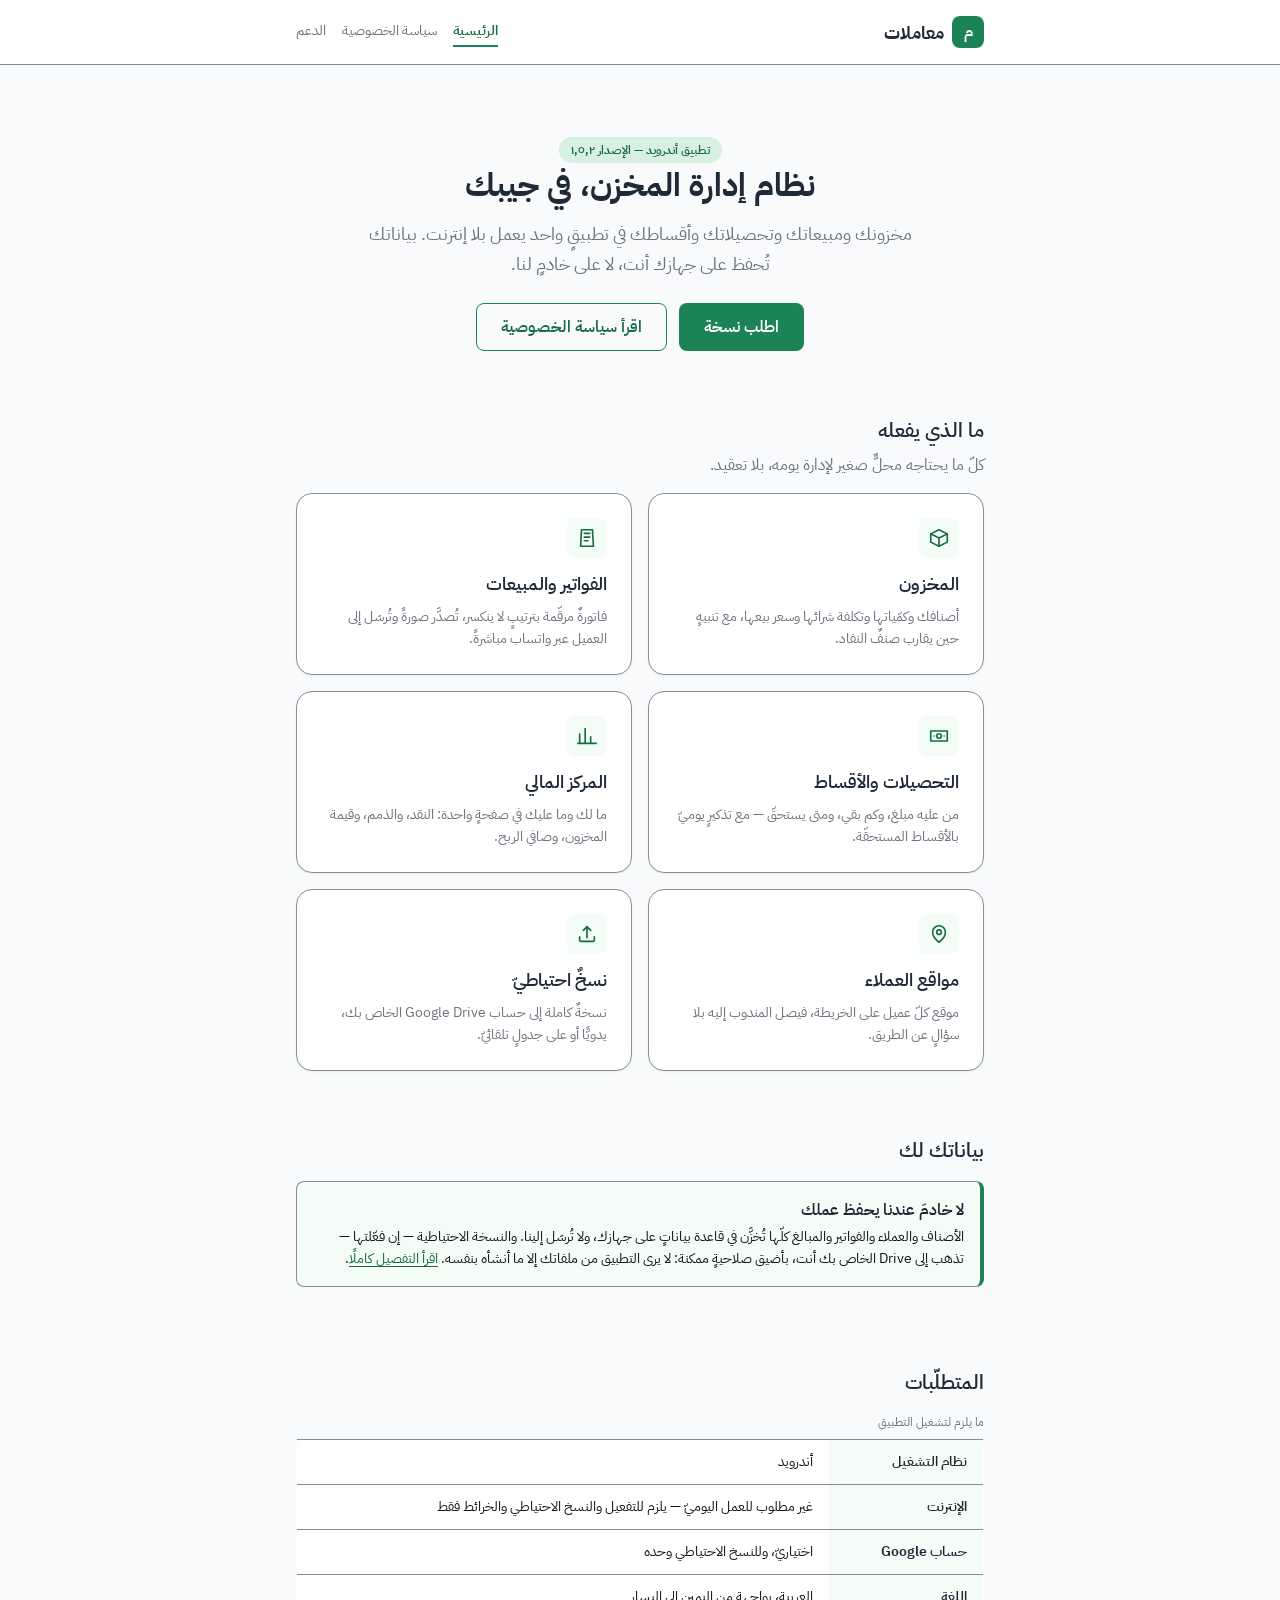
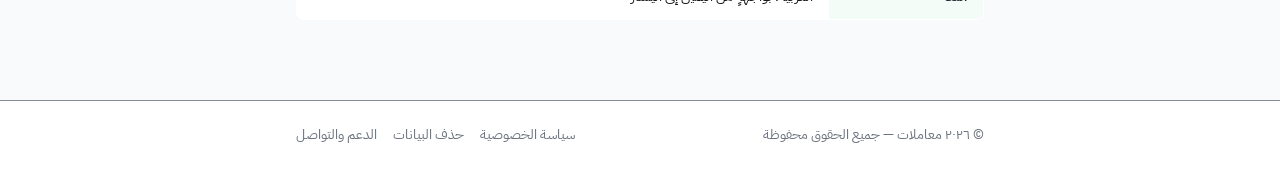
==== index.html @ bfe13e3c "Four pages, no framework, and the one Play requires that nobody remembers The site carries the app's" ====
<!DOCTYPE html>
<html lang="ar" dir="rtl">
<head>
<meta charset="utf-8">
<meta name="viewport" content="width=device-width, initial-scale=1">
<title>معاملات — نظام إدارة المخزن</title>
<meta name="description" content="نظام إدارة المخزن والمبيعات والتحصيلات لأصحاب المحلّات. يعمل بلا إنترنت، وبياناتك تبقى على جهازك.">
<meta name="theme-color" content="#1B8354">
<meta property="og:title" content="معاملات — نظام إدارة المخزن">
<meta property="og:description" content="نظام إدارة المخزن والمبيعات والتحصيلات لأصحاب المحلّات. يعمل بلا إنترنت، وبياناتك تبقى على جهازك.">
<meta property="og:type" content="website">
<meta property="og:locale" content="ar_SA">
<link rel="preload" href="assets/fonts/IBMPlexSansArabic-Regular.woff2" as="font" type="font/woff2" crossorigin>
<link rel="stylesheet" href="assets/dga.css">
</head>
<body>

<a class="skip" href="#main">تخطَّ إلى المحتوى</a>

<header class="site-header">
  <div class="shell">
    <a class="brand" href="index.html">
      <span class="brand-mark" aria-hidden="true">م</span>
      <span>معاملات</span>
    </a>
    <nav class="site-nav" aria-label="التنقّل الرئيسي">
      <a href="index.html" aria-current="page">الرئيسية</a>
      <a href="privacy.html">سياسة الخصوصية</a>
      <a href="support.html">الدعم</a>
    </nav>
  </div>
</header>

<main id="main">

  <div class="shell">

    <section class="hero">
      <span class="badge">تطبيق أندرويد — الإصدار ١٫٥٫٢</span>
      <h1>نظام إدارة المخزن، في جيبك</h1>
      <p class="lede">
        مخزونك ومبيعاتك وتحصيلاتك وأقساطك في تطبيقٍ واحد يعمل بلا إنترنت.
        بياناتك تُحفظ على جهازك أنت، لا على خادمٍ لنا.
      </p>
      <div class="hero-actions">
        <a class="btn btn-primary" href="support.html">اطلب نسخة</a>
        <a class="btn btn-secondary" href="privacy.html">اقرأ سياسة الخصوصية</a>
      </div>
    </section>

    <section aria-labelledby="features-title">
      <div class="section-title">
        <h2 id="features-title">ما الذي يفعله</h2>
        <p>كلّ ما يحتاجه محلٌّ صغير لإدارة يومه، بلا تعقيد.</p>
      </div>

      <div class="grid">

        <article class="card">
          <div class="card-icon" aria-hidden="true">
            <svg viewBox="0 0 24 24" fill="none" stroke="currentColor" stroke-width="1.8" stroke-linecap="round" stroke-linejoin="round">
              <path d="M3 7.5 12 3l9 4.5v9L12 21l-9-4.5z"/><path d="M3 7.5 12 12l9-4.5M12 12v9"/>
            </svg>
          </div>
          <h3>المخزون</h3>
          <p>أصنافك وكمّياتها وتكلفة شرائها وسعر بيعها، مع تنبيهٍ حين يقارب صنفٌ النفاد.</p>
        </article>

        <article class="card">
          <div class="card-icon" aria-hidden="true">
            <svg viewBox="0 0 24 24" fill="none" stroke="currentColor" stroke-width="1.8" stroke-linecap="round" stroke-linejoin="round">
              <path d="M6 3h12l1 18H5z"/><path d="M9 7h6M9 11h6M9 15h4"/>
            </svg>
          </div>
          <h3>الفواتير والمبيعات</h3>
          <p>فاتورةٌ مرقّمة بترتيبٍ لا ينكسر، تُصدَّر صورةً وتُرسَل إلى العميل عبر واتساب مباشرةً.</p>
        </article>

        <article class="card">
          <div class="card-icon" aria-hidden="true">
            <svg viewBox="0 0 24 24" fill="none" stroke="currentColor" stroke-width="1.8" stroke-linecap="round" stroke-linejoin="round">
              <path d="M3 6.5h18v11H3z"/><circle cx="12" cy="12" r="2.5"/><path d="M6.5 12h.01M17.5 12h.01"/>
            </svg>
          </div>
          <h3>التحصيلات والأقساط</h3>
          <p>من عليه مبلغ، وكم بقي، ومتى يستحقّ — مع تذكيرٍ يوميّ بالأقساط المستحقّة.</p>
        </article>

        <article class="card">
          <div class="card-icon" aria-hidden="true">
            <svg viewBox="0 0 24 24" fill="none" stroke="currentColor" stroke-width="1.8" stroke-linecap="round" stroke-linejoin="round">
              <path d="M4 20V10M10 20V4M16 20v-7M22 20H2"/>
            </svg>
          </div>
          <h3>المركز المالي</h3>
          <p>ما لك وما عليك في صفحةٍ واحدة: النقد، والذمم، وقيمة المخزون، وصافي الربح.</p>
        </article>

        <article class="card">
          <div class="card-icon" aria-hidden="true">
            <svg viewBox="0 0 24 24" fill="none" stroke="currentColor" stroke-width="1.8" stroke-linecap="round" stroke-linejoin="round">
              <path d="M12 21s7-5.5 7-11a7 7 0 1 0-14 0c0 5.5 7 11 7 11z"/><circle cx="12" cy="10" r="2.5"/>
            </svg>
          </div>
          <h3>مواقع العملاء</h3>
          <p>موقع كلّ عميل على الخريطة، فيصل المندوب إليه بلا سؤالٍ عن الطريق.</p>
        </article>

        <article class="card">
          <div class="card-icon" aria-hidden="true">
            <svg viewBox="0 0 24 24" fill="none" stroke="currentColor" stroke-width="1.8" stroke-linecap="round" stroke-linejoin="round">
              <path d="M12 16V4m0 0L8 8m4-4 4 4"/><path d="M4 15v3.5A1.5 1.5 0 0 0 5.5 20h13a1.5 1.5 0 0 0 1.5-1.5V15"/>
            </svg>
          </div>
          <h3>نسخٌ احتياطيّ</h3>
          <p>نسخةٌ كاملة إلى حساب Google Drive الخاص بك، يدويًّا أو على جدولٍ تلقائيّ.</p>
        </article>

      </div>
    </section>

    <section aria-labelledby="privacy-title">
      <div class="section-title">
        <h2 id="privacy-title">بياناتك لك</h2>
      </div>
      <div class="note">
        <h4>لا خادمَ عندنا يحفظ عملك</h4>
        <p>
          الأصناف والعملاء والفواتير والمبالغ كلّها تُخزَّن في قاعدة بياناتٍ
          على جهازك، ولا تُرسَل إلينا. والنسخة الاحتياطية — إن فعّلتها —
          تذهب إلى Drive الخاص بك أنت، بأضيق صلاحيةٍ ممكنة: لا يرى التطبيق
          من ملفاتك إلا ما أنشأه بنفسه.
          <a href="privacy.html">اقرأ التفصيل كاملًا</a>.
        </p>
      </div>
    </section>

    <section aria-labelledby="req-title">
      <div class="section-title">
        <h2 id="req-title">المتطلّبات</h2>
      </div>
      <div class="table-wrap">
        <table>
          <caption class="caption" style="text-align:start;padding:0 0 8px">ما يلزم لتشغيل التطبيق</caption>
          <tbody>
            <tr><th scope="row">نظام التشغيل</th><td>أندرويد</td></tr>
            <tr><th scope="row">الإنترنت</th><td>غير مطلوب للعمل اليوميّ — يلزم للتفعيل والنسخ الاحتياطي والخرائط فقط</td></tr>
            <tr><th scope="row">حساب Google</th><td>اختياريّ، وللنسخ الاحتياطي وحده</td></tr>
            <tr><th scope="row">اللغة</th><td>العربية، بواجهةٍ من اليمين إلى اليسار</td></tr>
          </tbody>
        </table>
      </div>
    </section>

  </div>
</main>

<footer class="site-footer">
  <div class="shell">
    <p>© ٢٠٢٦ معاملات — جميع الحقوق محفوظة</p>
    <nav class="footer-links" aria-label="روابط التذييل">
      <a href="privacy.html">سياسة الخصوصية</a>
      <a href="delete-data.html">حذف البيانات</a>
      <a href="support.html">الدعم والتواصل</a>
    </nav>
  </div>
</footer>

</body>
</html>
---- assets/dga.css ----
/* ─────────────────────────────────────────────────────────────────
   نظام تصميم هيئة الحكومة الرقمية (DGA) — طبقة الويب
   ─────────────────────────────────────────────────────────────────
   القيم هنا ليست تقريبًا للتطبيق: هي نفس الرموز المكتوبة في
   lib/core/theme.dart، والتي تأتي بدورها من @platformscode/core.
   فالموقع والتطبيق نظامٌ واحد لا نظامان متشابهان.

   وكل لون هنا مفحوصٌ على WCAG AA: النصّ ≥ 4.5:1، والحدود
   والعناصر غير النصّية ≥ 3:1.
   ───────────────────────────────────────────────────────────────── */

/* ── الخطّ: مستضافٌ محلّيًّا، لا نداءَ لخادمٍ خارجيّ ────────────────
   نفس ملفّات IBM Plex Sans Arabic المشحونة في التطبيق
   (assets/fonts/)، محوَّلةً إلى WOFF2. وثلاثة أوزانٍ لا أربعة:
   الأوسط (500) كان يكلّف 74ك ولا يظهر إلا في شارةٍ واحدة.

   وهي محلّية لسببين: الصفحة تُرسم بلا انتظار خادمٍ ثالث، ولا يصل
   عنوانُ IP لزائر صفحةِ الخصوصية إلى طرفٍ لم يُذكر فيها.

   والرخصة SIL OFL 1.1 — انظر assets/fonts/OFL.txt.
   ───────────────────────────────────────────────────────────────── */
@font-face {
  font-family: "IBM Plex Sans Arabic";
  src: url("fonts/IBMPlexSansArabic-Regular.woff2") format("woff2");
  font-weight: 400;
  font-style: normal;
  font-display: swap;
}
@font-face {
  font-family: "IBM Plex Sans Arabic";
  src: url("fonts/IBMPlexSansArabic-SemiBold.woff2") format("woff2");
  font-weight: 600;
  font-style: normal;
  font-display: swap;
}
@font-face {
  font-family: "IBM Plex Sans Arabic";
  src: url("fonts/IBMPlexSansArabic-Bold.woff2") format("woff2");
  font-weight: 700;
  font-style: normal;
  font-display: swap;
}

:root {
  /* ── سُلّم المسافات: أربع نقاط، ستّ درجات لا غير ── */
  --space-xs: 4px;
  --space-sm: 8px;
  --space-md: 12px;
  --space-lg: 16px;
  --space-xl: 24px;
  --space-2xl: 32px;
  --space-3xl: 48px;
  --space-4xl: 72px;

  /* ── أنصاف الأقطار ── */
  --radius-sm: 8px;
  --radius-lg: 16px;
  --radius-pill: 999px;

  /* ── عرض المحتوى: قياسٌ مريح للقراءة، لا أعرض ── */
  --measure: 720px;

  /* ── الألوان — الوضع الفاتح ── */
  --primary: #1B8354;        /* sa-flag-600 */
  --primary-dark: #166A45;
  --primary-light: #F3FCF6;
  --primary-soft: #D7F0E2;
  --on-primary: #FFFFFF;

  --secondary: #DBA102;
  --secondary-strong: #8A6600;

  --canvas: #F9FAFB;         /* DGA --background-body */
  --card: #FFFFFF;
  --border: #7C838D;
  --border-soft: #868D97;

  --text: #1F2A37;           /* --text-display */
  --text-body: #161616;      /* --text-default */
  --text-muted: #6C727E;

  --success: #067647;
  --success-bg: #ECFDF3;
  --info: #175CD3;
  --info-bg: #EFF4FF;
  --warning: #B54707;
  --warning-bg: #FFFAEB;

  --shadow: 0 1px 2px rgba(27, 131, 84, .08);

  color-scheme: light dark;
}

@media (prefers-color-scheme: dark) {
  :root {
    --primary: #4CC08B;
    --primary-dark: #1B8354;
    --primary-light: #244231;
    --primary-soft: #1E3A2B;
    --on-primary: #06130C;

    --secondary: #F5BD02;
    --secondary-strong: #F5BD02;

    --canvas: #0E1512;
    --card: #19231E;
    --border: #66746A;
    --border-soft: #66746A;

    --text: #ECF2EE;
    --text-body: #ECF2EE;
    --text-muted: #A9B8B0;

    --success: #75E0A7;
    --success-bg: #1C462F;
    --info: #84ADFF;
    --info-bg: #203760;
    --warning: #FDB022;
    --warning-bg: #453316;

    --shadow: none;
  }
}

*, *::before, *::after { box-sizing: border-box; }

html { -webkit-text-size-adjust: 100%; }

body {
  margin: 0;
  background: var(--canvas);
  color: var(--text-body);
  font-family: "IBM Plex Sans Arabic", system-ui, -apple-system, "Segoe UI", sans-serif;
  font-size: 16px;
  line-height: 1.5;          /* 24 / 16 */
  font-weight: 400;
}

/* ── سُلّم الطباعة، كما هو في التطبيق ── */
h1, h2, h3, h4 { color: var(--text); margin: 0; }
h1 { font-size: 24px; line-height: 32px; font-weight: 700; }
h2 { font-size: 20px; line-height: 30px; font-weight: 600; }
h3 { font-size: 18px; line-height: 28px; font-weight: 600; }
h4 { font-size: 16px; line-height: 24px; font-weight: 600; }
p  { margin: 0; }
small, .caption { font-size: 12px; line-height: 18px; color: var(--text-muted); }
.body-sm { font-size: 14px; line-height: 20px; }

a { color: var(--primary-dark); text-underline-offset: 3px; }
a:hover { color: var(--primary); }

/* التركيز مرئيٌّ دائمًا — 2.4.7 */
a:focus-visible, button:focus-visible, .btn:focus-visible {
  outline: 2px solid var(--primary);
  outline-offset: 2px;
  border-radius: var(--radius-sm);
}

/* قفزةٌ إلى المحتوى لقارئ الشاشة ولمن يتنقّل بالمفاتيح */
.skip {
  position: absolute;
  inset-inline-start: -9999px;
  top: var(--space-sm);
  background: var(--card);
  color: var(--text);
  padding: var(--space-sm) var(--space-lg);
  border-radius: var(--radius-sm);
  border: 1px solid var(--border);
  z-index: 10;
}
.skip:focus { inset-inline-start: var(--space-lg); }

/* ── الهيكل ── */
.shell {
  max-width: var(--measure);
  margin-inline: auto;
  padding-inline: var(--space-lg);
}

/* ── الترويسة ── */
.site-header {
  background: var(--card);
  border-bottom: 1px solid var(--border-soft);
  position: sticky;
  top: 0;
  z-index: 5;
}
.site-header .shell {
  display: flex;
  align-items: center;
  justify-content: space-between;
  gap: var(--space-lg);
  min-height: 64px;
  flex-wrap: wrap;
}
.brand {
  display: inline-flex;
  align-items: center;
  gap: var(--space-sm);
  font-weight: 700;
  font-size: 18px;
  color: var(--text);
  text-decoration: none;
}
.brand:hover { color: var(--text); }
.brand-mark {
  inline-size: 32px;
  block-size: 32px;
  border-radius: var(--radius-sm);
  background: var(--primary);
  color: var(--on-primary);
  display: grid;
  place-items: center;
  font-size: 15px;
  font-weight: 700;
  flex: none;
}
.site-nav {
  display: flex;
  gap: var(--space-lg);
  font-size: 14px;
  line-height: 20px;
}
.site-nav a {
  color: var(--text-muted);
  text-decoration: none;
  padding-block: var(--space-xs);
  border-bottom: 2px solid transparent;
}
.site-nav a:hover { color: var(--primary-dark); }
.site-nav a[aria-current="page"] {
  color: var(--primary-dark);
  border-bottom-color: var(--primary);
  font-weight: 600;
}

/* ── البطل ── */
.hero {
  padding-block: var(--space-4xl) var(--space-2xl);
  text-align: center;
}
.hero h1 { font-size: 32px; line-height: 44px; margin-bottom: var(--space-md); }
.hero .lede {
  font-size: 18px;
  line-height: 30px;
  color: var(--text-muted);
  max-width: 52ch;
  margin-inline: auto;
}
.hero-actions {
  display: flex;
  gap: var(--space-md);
  justify-content: center;
  flex-wrap: wrap;
  margin-top: var(--space-xl);
}

/* ── الأزرار ── */
.btn {
  display: inline-flex;
  align-items: center;
  justify-content: center;
  gap: var(--space-sm);
  min-height: 48px;                 /* هدف لمسٍ مريح */
  padding-inline: var(--space-xl);
  border-radius: var(--radius-sm);
  font: inherit;
  font-size: 16px;
  font-weight: 600;
  text-decoration: none;
  border: 1px solid transparent;
  cursor: pointer;
}
.btn-primary { background: var(--primary); color: var(--on-primary); }
.btn-primary:hover { background: var(--primary-dark); color: var(--on-primary); }
.btn-secondary {
  background: transparent;
  color: var(--primary-dark);
  border-color: var(--primary);
}
.btn-secondary:hover { background: var(--primary-light); color: var(--primary-dark); }

/* ── الشارات ── */
.badge {
  display: inline-flex;
  align-items: center;
  gap: var(--space-xs);
  padding: var(--space-xs) var(--space-md);
  border-radius: var(--radius-pill);
  font-size: 12px;
  line-height: 18px;
  font-weight: 600;
  background: var(--primary-soft);
  color: var(--primary-dark);
}
.badge-info { background: var(--info-bg); color: var(--info); }

/* ── الأقسام ── */
section { padding-block: var(--space-2xl); }
.section-title { margin-bottom: var(--space-lg); }
.section-title p { color: var(--text-muted); margin-top: var(--space-sm); }

/* ── البطاقات ── */
.grid {
  display: grid;
  grid-template-columns: repeat(auto-fit, minmax(min(100%, 240px), 1fr));
  gap: var(--space-lg);
}
.card {
  background: var(--card);
  border: 1px solid var(--border-soft);
  border-radius: var(--radius-lg);
  padding: var(--space-xl);
  box-shadow: var(--shadow);
}
.card h3 { margin-bottom: var(--space-sm); }
.card p { color: var(--text-muted); font-size: 14px; line-height: 22px; }
.card-icon {
  inline-size: 40px;
  block-size: 40px;
  border-radius: var(--radius-sm);
  background: var(--primary-light);
  color: var(--primary-dark);
  display: grid;
  place-items: center;
  margin-bottom: var(--space-md);
}
.card-icon svg { inline-size: 22px; block-size: 22px; }

/* ── المقال (السياسة والدعم) ── */
.prose { padding-block: var(--space-2xl) var(--space-3xl); }
.prose h2 {
  margin-top: var(--space-2xl);
  margin-bottom: var(--space-md);
  padding-bottom: var(--space-sm);
  border-bottom: 1px solid var(--border-soft);
}
.prose h3 { margin-top: var(--space-xl); margin-bottom: var(--space-sm); }
.prose p, .prose ul, .prose ol { margin-block: var(--space-md); }
.prose ul, .prose ol { padding-inline-start: var(--space-xl); }
.prose li { margin-block: var(--space-sm); }
.prose li::marker { color: var(--primary); }
.prose strong { font-weight: 600; color: var(--text); }

/* ── لوحة تنبيه ── */
.note {
  border: 1px solid var(--border-soft);
  border-inline-start: 4px solid var(--primary);
  background: var(--primary-light);
  border-radius: var(--radius-sm);
  padding: var(--space-lg);
  margin-block: var(--space-lg);
}
.note-info { border-inline-start-color: var(--info); background: var(--info-bg); }
.note-warning { border-inline-start-color: var(--warning); background: var(--warning-bg); }
.note h4 { margin-bottom: var(--space-xs); }
.note p { font-size: 14px; line-height: 22px; }

/* ── جدول ── */
.table-wrap { overflow-x: auto; margin-block: var(--space-lg); }
table {
  inline-size: 100%;
  border-collapse: collapse;
  font-size: 14px;
  line-height: 20px;
  background: var(--card);
  border: 1px solid var(--border-soft);
  border-radius: var(--radius-sm);
  overflow: hidden;
}
th, td {
  text-align: start;
  padding: var(--space-md) var(--space-lg);
  border-bottom: 1px solid var(--border-soft);
  vertical-align: top;
}
th { background: var(--primary-light); color: var(--text); font-weight: 600; }
tbody tr:last-child td { border-bottom: 0; }

/* ── تعريفات ── */
.meta {
  display: flex;
  gap: var(--space-sm);
  flex-wrap: wrap;
  align-items: center;
  color: var(--text-muted);
  font-size: 14px;
  margin-top: var(--space-sm);
}

/* ── التذييل ── */
.site-footer {
  border-top: 1px solid var(--border-soft);
  background: var(--card);
  padding-block: var(--space-xl);
  margin-top: var(--space-2xl);
}
.site-footer .shell {
  display: flex;
  justify-content: space-between;
  gap: var(--space-md);
  flex-wrap: wrap;
  font-size: 14px;
  line-height: 20px;
  color: var(--text-muted);
}
.site-footer a { color: var(--text-muted); text-decoration: none; }
.site-footer a:hover { color: var(--primary-dark); text-decoration: underline; }
.footer-links { display: flex; gap: var(--space-lg); flex-wrap: wrap; }

@media (max-width: 599px) {
  .hero { padding-block: var(--space-2xl) var(--space-xl); }
  .hero h1 { font-size: 26px; line-height: 36px; }
  .hero .lede { font-size: 16px; line-height: 26px; }
  .btn { inline-size: 100%; }
}

@media (prefers-reduced-motion: reduce) {
  * { transition: none !important; animation: none !important; }
}
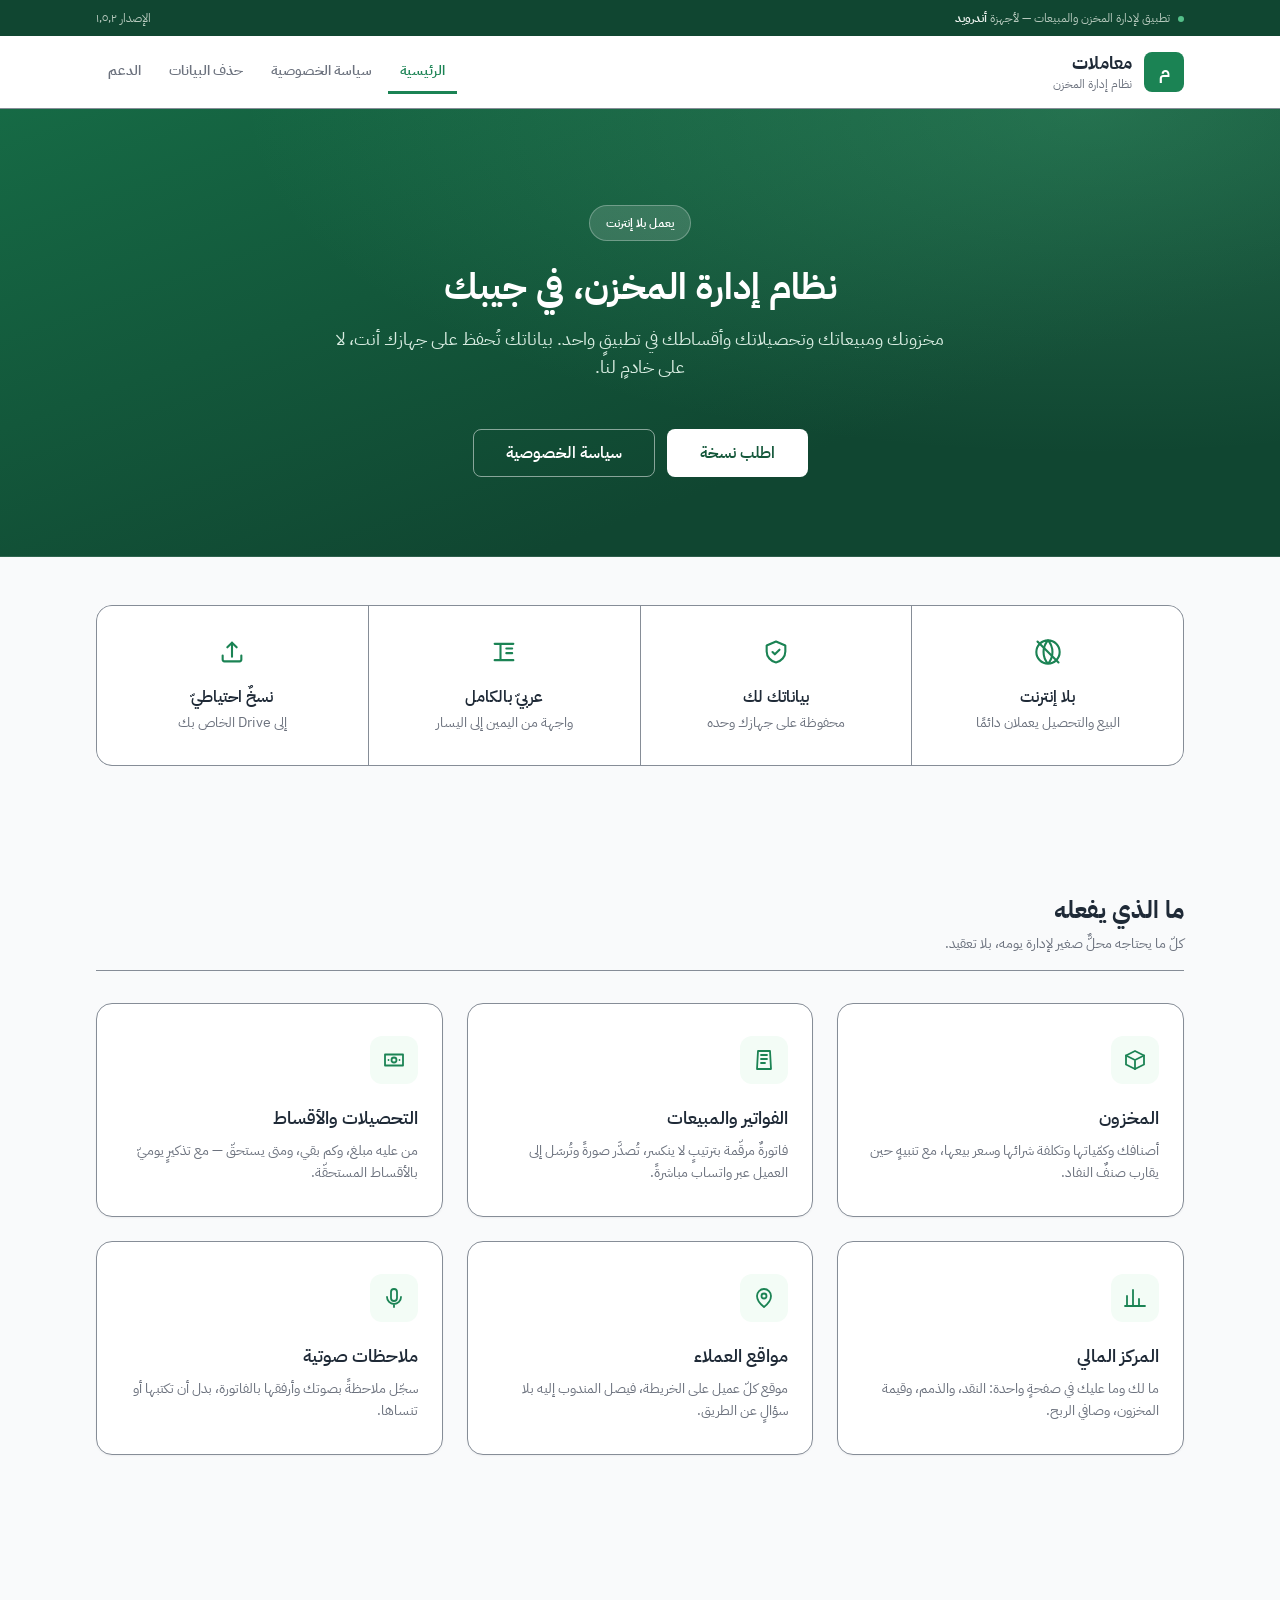
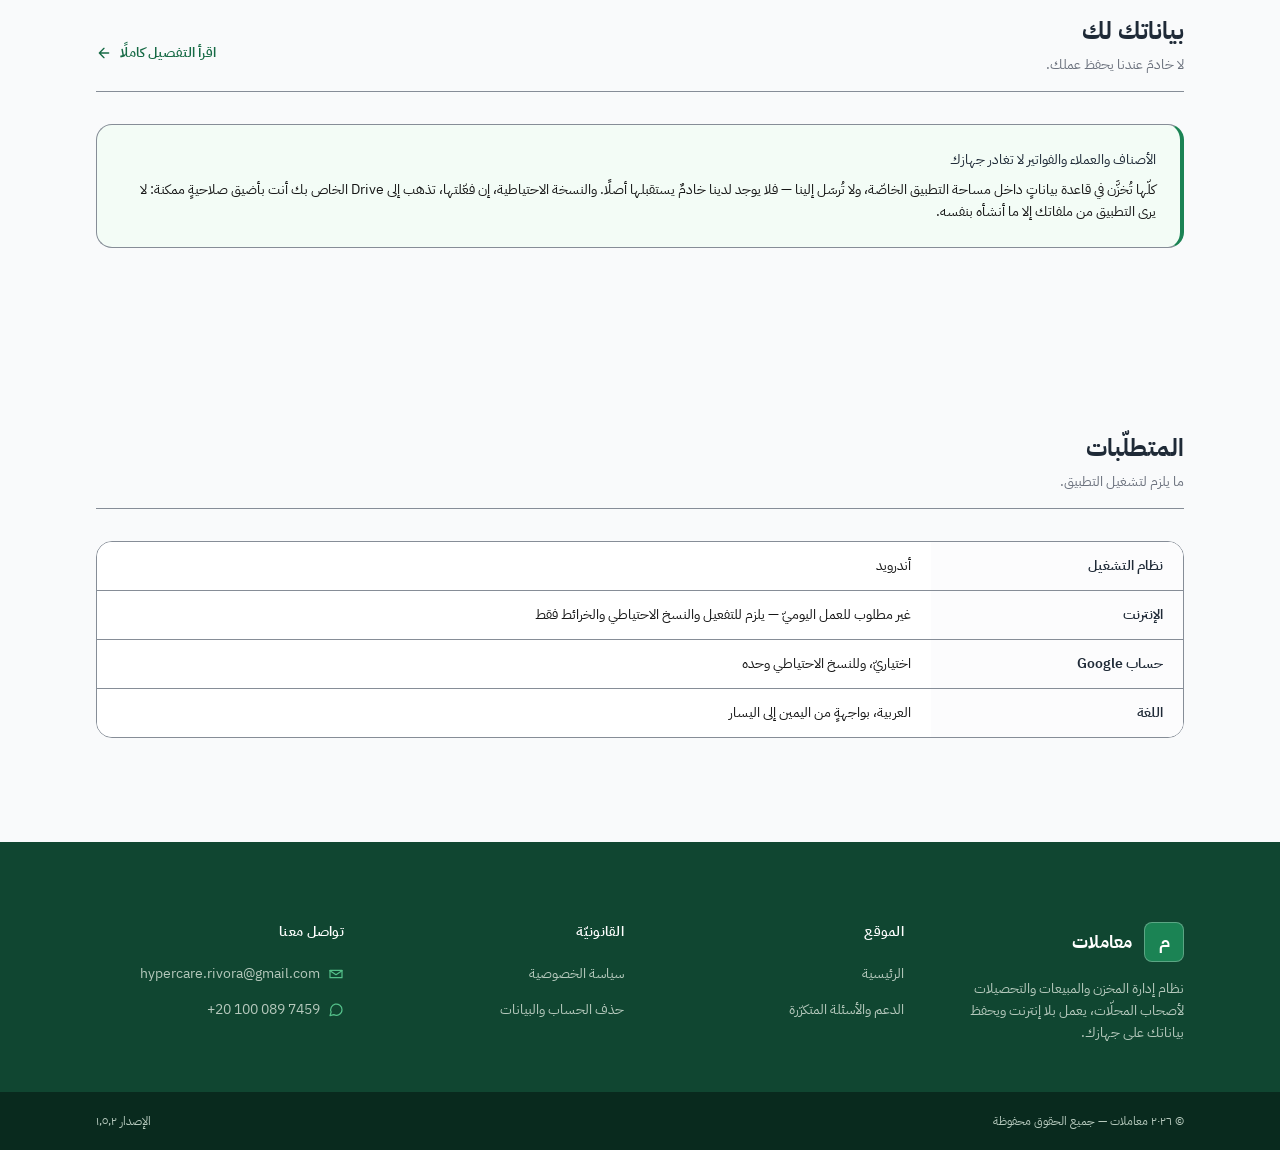
==== commit 98429954: "The DGA the app already had, and the shorthand that threw it all away Rebuilt against @platformscode" ====
--- a/index.html
+++ b/index.html
@@ -5,11 +5,11 @@
 <meta name="viewport" content="width=device-width, initial-scale=1">
 <title>معاملات — نظام إدارة المخزن</title>
 <meta name="description" content="نظام إدارة المخزن والمبيعات والتحصيلات لأصحاب المحلّات. يعمل بلا إنترنت، وبياناتك تبقى على جهازك.">
-<meta name="theme-color" content="#1B8354">
+<meta name="theme-color" content="#104631">
 <meta property="og:title" content="معاملات — نظام إدارة المخزن">
 <meta property="og:description" content="نظام إدارة المخزن والمبيعات والتحصيلات لأصحاب المحلّات. يعمل بلا إنترنت، وبياناتك تبقى على جهازك.">
 <meta property="og:type" content="website">
-<meta property="og:locale" content="ar_SA">
+<meta property="og:locale" content="ar_EG">
 <link rel="preload" href="assets/fonts/IBMPlexSansArabic-Regular.woff2" as="font" type="font/woff2" crossorigin>
 <link rel="stylesheet" href="assets/dga.css">
 </head>
@@ -17,15 +17,26 @@
 
 <a class="skip" href="#main">تخطَّ إلى المحتوى</a>
 
+<div class="utility">
+  <div class="shell">
+    <span><span class="utility-dot" aria-hidden="true"></span>تطبيق لإدارة المخزن والمبيعات — لأجهزة <strong>أندرويد</strong></span>
+    <span>الإصدار ١٫٥٫٢</span>
+  </div>
+</div>
+
 <header class="site-header">
   <div class="shell">
     <a class="brand" href="index.html">
       <span class="brand-mark" aria-hidden="true">م</span>
-      <span>معاملات</span>
+      <span class="brand-text">
+        <span class="brand-name">معاملات</span>
+        <span class="brand-sub">نظام إدارة المخزن</span>
+      </span>
     </a>
     <nav class="site-nav" aria-label="التنقّل الرئيسي">
       <a href="index.html" aria-current="page">الرئيسية</a>
       <a href="privacy.html">سياسة الخصوصية</a>
+      <a href="delete-data.html">حذف البيانات</a>
       <a href="support.html">الدعم</a>
     </nav>
   </div>
@@ -33,25 +44,62 @@
 
 <main id="main">
 
-  <div class="shell">
-
-    <section class="hero">
-      <span class="badge">تطبيق أندرويد — الإصدار ١٫٥٫٢</span>
+  <section class="hero">
+    <div class="shell">
+      <span class="hero-badge">يعمل بلا إنترنت</span>
       <h1>نظام إدارة المخزن، في جيبك</h1>
       <p class="lede">
-        مخزونك ومبيعاتك وتحصيلاتك وأقساطك في تطبيقٍ واحد يعمل بلا إنترنت.
+        مخزونك ومبيعاتك وتحصيلاتك وأقساطك في تطبيقٍ واحد.
         بياناتك تُحفظ على جهازك أنت، لا على خادمٍ لنا.
       </p>
       <div class="hero-actions">
-        <a class="btn btn-primary" href="support.html">اطلب نسخة</a>
-        <a class="btn btn-secondary" href="privacy.html">اقرأ سياسة الخصوصية</a>
+        <a class="btn btn-on-dark" href="support.html">اطلب نسخة</a>
+        <a class="btn btn-ghost-dark" href="privacy.html">سياسة الخصوصية</a>
+      </div>
+    </div>
+  </section>
+
+  <div class="shell">
+
+    <section aria-label="مزايا أساسية" style="padding-block:var(--space-6xl)">
+      <div class="feature-strip">
+        <div>
+          <svg viewBox="0 0 24 24" fill="none" stroke="currentColor" stroke-width="1.8" stroke-linecap="round" stroke-linejoin="round" aria-hidden="true">
+            <path d="M2 12a10 10 0 0 1 20 0M2 12a10 10 0 0 0 20 0M12 2a15 15 0 0 1 0 20a15 15 0 0 1 0-20"/><path d="m3 3 18 18"/>
+          </svg>
+          <strong>بلا إنترنت</strong>
+          <span>البيع والتحصيل يعملان دائمًا</span>
+        </div>
+        <div>
+          <svg viewBox="0 0 24 24" fill="none" stroke="currentColor" stroke-width="1.8" stroke-linecap="round" stroke-linejoin="round" aria-hidden="true">
+            <path d="M12 3 4 6.5v5c0 4.6 3.4 8.4 8 9.5 4.6-1.1 8-4.9 8-9.5v-5z"/><path d="m9 12 2 2 4-4"/>
+          </svg>
+          <strong>بياناتك لك</strong>
+          <span>محفوظة على جهازك وحده</span>
+        </div>
+        <div>
+          <svg viewBox="0 0 24 24" fill="none" stroke="currentColor" stroke-width="1.8" stroke-linecap="round" stroke-linejoin="round" aria-hidden="true">
+            <path d="M4 5h16M9 5v14M4 19h16"/><path d="M14 9h5M14 13h5"/>
+          </svg>
+          <strong>عربيّ بالكامل</strong>
+          <span>واجهة من اليمين إلى اليسار</span>
+        </div>
+        <div>
+          <svg viewBox="0 0 24 24" fill="none" stroke="currentColor" stroke-width="1.8" stroke-linecap="round" stroke-linejoin="round" aria-hidden="true">
+            <path d="M12 16V4m0 0L8 8m4-4 4 4"/><path d="M4 15v3.5A1.5 1.5 0 0 0 5.5 20h13a1.5 1.5 0 0 0 1.5-1.5V15"/>
+          </svg>
+          <strong>نسخٌ احتياطيّ</strong>
+          <span>إلى Drive الخاص بك</span>
+        </div>
       </div>
     </section>
 
     <section aria-labelledby="features-title">
-      <div class="section-title">
-        <h2 id="features-title">ما الذي يفعله</h2>
-        <p>كلّ ما يحتاجه محلٌّ صغير لإدارة يومه، بلا تعقيد.</p>
+      <div class="section-head">
+        <div>
+          <h2 id="features-title">ما الذي يفعله</h2>
+          <p>كلّ ما يحتاجه محلٌّ صغير لإدارة يومه، بلا تعقيد.</p>
+        </div>
       </div>
 
       <div class="grid">
@@ -109,39 +157,47 @@
         <article class="card">
           <div class="card-icon" aria-hidden="true">
             <svg viewBox="0 0 24 24" fill="none" stroke="currentColor" stroke-width="1.8" stroke-linecap="round" stroke-linejoin="round">
-              <path d="M12 16V4m0 0L8 8m4-4 4 4"/><path d="M4 15v3.5A1.5 1.5 0 0 0 5.5 20h13a1.5 1.5 0 0 0 1.5-1.5V15"/>
-            </svg>
-          </div>
-          <h3>نسخٌ احتياطيّ</h3>
-          <p>نسخةٌ كاملة إلى حساب Google Drive الخاص بك، يدويًّا أو على جدولٍ تلقائيّ.</p>
+              <path d="M12 15a3 3 0 0 0 3-3V6a3 3 0 0 0-6 0v6a3 3 0 0 0 3 3z"/><path d="M5 11a7 7 0 0 0 14 0M12 18v3"/>
+            </svg>
+          </div>
+          <h3>ملاحظات صوتية</h3>
+          <p>سجّل ملاحظةً بصوتك وأرفقها بالفاتورة، بدل أن تكتبها أو تنساها.</p>
         </article>
 
       </div>
     </section>
 
     <section aria-labelledby="privacy-title">
-      <div class="section-title">
-        <h2 id="privacy-title">بياناتك لك</h2>
+      <div class="section-head">
+        <div>
+          <h2 id="privacy-title">بياناتك لك</h2>
+          <p>لا خادمَ عندنا يحفظ عملك.</p>
+        </div>
+        <a class="section-link" href="privacy.html">
+          اقرأ التفصيل كاملًا
+          <svg viewBox="0 0 24 24" fill="none" stroke="currentColor" stroke-width="2" stroke-linecap="round" stroke-linejoin="round" aria-hidden="true"><path d="M19 12H5m0 0 7-7m-7 7 7 7"/></svg>
+        </a>
       </div>
       <div class="note">
-        <h4>لا خادمَ عندنا يحفظ عملك</h4>
+        <p class="note-title">الأصناف والعملاء والفواتير لا تغادر جهازك</p>
         <p>
-          الأصناف والعملاء والفواتير والمبالغ كلّها تُخزَّن في قاعدة بياناتٍ
-          على جهازك، ولا تُرسَل إلينا. والنسخة الاحتياطية — إن فعّلتها —
-          تذهب إلى Drive الخاص بك أنت، بأضيق صلاحيةٍ ممكنة: لا يرى التطبيق
-          من ملفاتك إلا ما أنشأه بنفسه.
-          <a href="privacy.html">اقرأ التفصيل كاملًا</a>.
+          كلّها تُخزَّن في قاعدة بياناتٍ داخل مساحة التطبيق الخاصّة، ولا تُرسَل
+          إلينا — فلا يوجد لدينا خادمٌ يستقبلها أصلًا. والنسخة الاحتياطية، إن
+          فعّلتها، تذهب إلى Drive الخاص بك أنت بأضيق صلاحيةٍ ممكنة: لا يرى
+          التطبيق من ملفاتك إلا ما أنشأه بنفسه.
         </p>
       </div>
     </section>
 
     <section aria-labelledby="req-title">
-      <div class="section-title">
-        <h2 id="req-title">المتطلّبات</h2>
+      <div class="section-head">
+        <div>
+          <h2 id="req-title">المتطلّبات</h2>
+          <p>ما يلزم لتشغيل التطبيق.</p>
+        </div>
       </div>
       <div class="table-wrap">
         <table>
-          <caption class="caption" style="text-align:start;padding:0 0 8px">ما يلزم لتشغيل التطبيق</caption>
           <tbody>
             <tr><th scope="row">نظام التشغيل</th><td>أندرويد</td></tr>
             <tr><th scope="row">الإنترنت</th><td>غير مطلوب للعمل اليوميّ — يلزم للتفعيل والنسخ الاحتياطي والخرائط فقط</td></tr>
@@ -156,13 +212,59 @@
 </main>
 
 <footer class="site-footer">
-  <div class="shell">
-    <p>© ٢٠٢٦ معاملات — جميع الحقوق محفوظة</p>
-    <nav class="footer-links" aria-label="روابط التذييل">
-      <a href="privacy.html">سياسة الخصوصية</a>
-      <a href="delete-data.html">حذف البيانات</a>
-      <a href="support.html">الدعم والتواصل</a>
-    </nav>
+  <div class="footer-main">
+    <div class="shell">
+      <div class="footer-cols">
+
+        <div>
+          <div class="footer-brand">
+            <span class="brand-mark" aria-hidden="true">م</span>
+            <span class="brand-name">معاملات</span>
+          </div>
+          <p class="footer-about">
+            نظام إدارة المخزن والمبيعات والتحصيلات لأصحاب المحلّات،
+            يعمل بلا إنترنت ويحفظ بياناتك على جهازك.
+          </p>
+        </div>
+
+        <nav aria-labelledby="f-site">
+          <h2 id="f-site">الموقع</h2>
+          <ul class="footer-links">
+            <li><a href="index.html">الرئيسية</a></li>
+            <li><a href="support.html">الدعم والأسئلة المتكرّرة</a></li>
+          </ul>
+        </nav>
+
+        <nav aria-labelledby="f-legal">
+          <h2 id="f-legal">القانونيّة</h2>
+          <ul class="footer-links">
+            <li><a href="privacy.html">سياسة الخصوصية</a></li>
+            <li><a href="delete-data.html">حذف الحساب والبيانات</a></li>
+          </ul>
+        </nav>
+
+        <div>
+          <h2 id="f-contact">تواصل معنا</h2>
+          <ul class="footer-contact" aria-labelledby="f-contact">
+            <li>
+              <svg viewBox="0 0 24 24" fill="none" stroke="currentColor" stroke-width="1.8" stroke-linecap="round" stroke-linejoin="round" aria-hidden="true"><path d="M3 6.5h18v11H3z"/><path d="m3 7 9 6 9-6"/></svg>
+              <a href="mailto:hypercare.rivora@gmail.com">hypercare.rivora@gmail.com</a>
+            </li>
+            <li>
+              <svg viewBox="0 0 24 24" fill="none" stroke="currentColor" stroke-width="1.8" stroke-linecap="round" stroke-linejoin="round" aria-hidden="true"><path d="M21 11.5a8.4 8.4 0 0 1-12.3 7.4L3 20.5l1.7-5.5A8.5 8.5 0 1 1 21 11.5z"/></svg>
+              <a href="https://wa.me/201000897459">‎+20 100 089 7459</a>
+            </li>
+          </ul>
+        </div>
+
+      </div>
+    </div>
+  </div>
+  <div class="footer-bar">
+    <div class="shell">
+      <p>© ٢٠٢٦ معاملات — جميع الحقوق محفوظة</p>
+      <p>الإصدار ١٫٥٫٢</p>
+    </div>
   </div>
 </footer>
 
--- a/assets/dga.css
+++ b/assets/dga.css
@@ -1,420 +1,496 @@
 /* ─────────────────────────────────────────────────────────────────
    نظام تصميم هيئة الحكومة الرقمية (DGA) — طبقة الويب
    ─────────────────────────────────────────────────────────────────
-   القيم هنا ليست تقريبًا للتطبيق: هي نفس الرموز المكتوبة في
-   lib/core/theme.dart، والتي تأتي بدورها من @platformscode/core.
-   فالموقع والتطبيق نظامٌ واحد لا نظامان متشابهان.
-
-   وكل لون هنا مفحوصٌ على WCAG AA: النصّ ≥ 4.5:1، والحدود
-   والعناصر غير النصّية ≥ 3:1.
+   الرموز أدناه منقولةٌ من @platformscode/core v1.0 كما تستعملها
+   مواقع DGA الفعليّة، ومن lib/core/theme.dart في تطبيق «معاملات»
+   الذي يقرأ من المصدر نفسه. فالموقع والتطبيق نظامٌ واحد.
+
+   وكل لونٍ يحمل نصًّا مفحوصٌ على WCAG AA (‏4.5:1، و3:1 لغير النصّ)
+   في الوضعين الفاتح والداكن.
    ───────────────────────────────────────────────────────────────── */
 
-/* ── الخطّ: مستضافٌ محلّيًّا، لا نداءَ لخادمٍ خارجيّ ────────────────
-   نفس ملفّات IBM Plex Sans Arabic المشحونة في التطبيق
-   (assets/fonts/)، محوَّلةً إلى WOFF2. وثلاثة أوزانٍ لا أربعة:
-   الأوسط (500) كان يكلّف 74ك ولا يظهر إلا في شارةٍ واحدة.
-
-   وهي محلّية لسببين: الصفحة تُرسم بلا انتظار خادمٍ ثالث، ولا يصل
-   عنوانُ IP لزائر صفحةِ الخصوصية إلى طرفٍ لم يُذكر فيها.
-
-   والرخصة SIL OFL 1.1 — انظر assets/fonts/OFL.txt.
-   ───────────────────────────────────────────────────────────────── */
+/* ── الخطّ: محلّيّ، لا نداءَ لخادمٍ خارجيّ ── */
 @font-face {
   font-family: "IBM Plex Sans Arabic";
   src: url("fonts/IBMPlexSansArabic-Regular.woff2") format("woff2");
-  font-weight: 400;
-  font-style: normal;
-  font-display: swap;
+  font-weight: 400; font-style: normal; font-display: swap;
 }
 @font-face {
   font-family: "IBM Plex Sans Arabic";
   src: url("fonts/IBMPlexSansArabic-SemiBold.woff2") format("woff2");
-  font-weight: 600;
-  font-style: normal;
-  font-display: swap;
+  font-weight: 600; font-style: normal; font-display: swap;
 }
 @font-face {
   font-family: "IBM Plex Sans Arabic";
   src: url("fonts/IBMPlexSansArabic-Bold.woff2") format("woff2");
-  font-weight: 700;
-  font-style: normal;
-  font-display: swap;
+  font-weight: 700; font-style: normal; font-display: swap;
 }
 
 :root {
-  /* ── سُلّم المسافات: أربع نقاط، ستّ درجات لا غير ── */
+  /* ── سُلّم المسافات — @platformscode/core ── */
+  --space-none: 0px;
   --space-xs: 4px;
   --space-sm: 8px;
   --space-md: 12px;
-  --space-lg: 16px;
-  --space-xl: 24px;
-  --space-2xl: 32px;
-  --space-3xl: 48px;
-  --space-4xl: 72px;
-
-  /* ── أنصاف الأقطار ── */
-  --radius-sm: 8px;
-  --radius-lg: 16px;
-  --radius-pill: 999px;
-
-  /* ── عرض المحتوى: قياسٌ مريح للقراءة، لا أعرض ── */
-  --measure: 720px;
-
-  /* ── الألوان — الوضع الفاتح ── */
-  --primary: #1B8354;        /* sa-flag-600 */
-  --primary-dark: #166A45;
-  --primary-light: #F3FCF6;
-  --primary-soft: #D7F0E2;
-  --on-primary: #FFFFFF;
-
-  --secondary: #DBA102;
-  --secondary-strong: #8A6600;
-
-  --canvas: #F9FAFB;         /* DGA --background-body */
-  --card: #FFFFFF;
-  --border: #7C838D;
-  --border-soft: #868D97;
-
-  --text: #1F2A37;           /* --text-display */
-  --text-body: #161616;      /* --text-default */
-  --text-muted: #6C727E;
-
-  --success: #067647;
-  --success-bg: #ECFDF3;
-  --info: #175CD3;
-  --info-bg: #EFF4FF;
-  --warning: #B54707;
-  --warning-bg: #FFFAEB;
-
-  --shadow: 0 1px 2px rgba(27, 131, 84, .08);
+  --space-lg: 14px;
+  --space-xl: 16px;
+  --space-2xl: 20px;
+  --space-3xl: 24px;
+  --space-4xl: 32px;
+  --space-5xl: 40px;
+  --space-6xl: 48px;
+  --space-7xl: 56px;
+  --space-8xl: 80px;
+  --space-9xl: 96px;
+
+  /* ── أنصاف الأقطار — @platformscode/core ── */
+  --radius-xs: 2px;
+  --radius-sm: 4px;
+  --radius-md: 6px;
+  --radius-lg: 8px;
+  --radius-xl: 12px;
+  --radius-2xl: 16px;
+  --radius-4xl: 24px;
+  --radius-full: 9999px;
+
+  /* ── الظلال — @platformscode/core ── */
+  --shadow-xs: 0 1px 2px 0 rgba(16, 24, 40, .05);
+  --shadow-sm: 0 1px 3px 0 rgba(16, 24, 40, .1), 0 1px 2px 0 rgba(16, 24, 40, .06);
+  --shadow-md: 0 4px 8px -2px rgba(16, 24, 40, .1), 0 2px 4px -2px rgba(16, 24, 40, .06);
+  --shadow-lg: 0 12px 16px -4px rgba(16, 24, 40, .08), 0 4px 6px -2px rgba(16, 24, 40, .03);
+
+  /* ── تدرّج اللون الأساسيّ — DGA ── */
+  --p-25: #f7fdf9;  --p-50: #f3fcf6;  --p-100: #dff6e7; --p-200: #b8eacb;
+  --p-300: #88d8ad; --p-400: #54c08a; --p-500: #25935f; --p-600: #1b8354;
+  --p-700: #166a45; --p-800: #14573a; --p-900: #104631; --p-950: #092a1e;
+
+  /* ── الذهبيّ الثانويّ — DGA ── */
+  --s-500: #f5bd02; --s-600: #dba102; --s-700: #b87b02;
+
+  /* ── الرماديّ — DGA ── */
+  --n-25: #fcfcfd;  --n-50: #f9fafb;  --n-100: #f3f4f6; --n-200: #e5e7eb;
+  --n-300: #d2d6db; --n-400: #9da4ae; --n-500: #6c727e; --n-600: #4d5761;
+  --n-700: #384250; --n-800: #1f2a37; --n-900: #111927; --n-950: #0c111b;
+
+  /* ── الرموز الدلاليّة — الوضع الفاتح ── */
+  --primary: var(--p-600);
+  --primary-strong: var(--p-700);
+  --primary-tint: var(--p-50);
+  --primary-soft: var(--p-100);
+  --on-primary: #ffffff;
+
+  /* لون الروابط: منفصلٌ عن --primary عمدًا.
+     كان الرابط يرث الأخضر الغامق نفسه في الوضعين، فيقرأ 3.4:1 على
+     بطاقةٍ داكنة — دون عتبة 4.5:1. الآن رمزٌ واحد ينقلب مع النمط،
+     ومعه انقلبت ثماني حالات رسوبٍ في المراجعة. */
+  --link: var(--p-700);
+  --link-hover: var(--p-800);
+
+  --canvas: var(--n-50);
+  --card: #ffffff;
+  --card-alt: var(--n-25);
+
+  /* الحدود: أغمق من تدرّج DGA عمدًا.
+     ‏neutral-200/300 يقرآن ‎1.2:1‎ و‎1.5:1‎ على الأبيض — ودون عتبة
+     ‏1.4.11 (‏3:1) لغير النصّ. والحدُّ هنا هو ما يرسم البطاقة، فلو
+     خفتَ لَما وُجدت البطاقة أصلًا. وهي القيمة التي اعتمدها التطبيق
+     في theme.dart للسبب نفسه. */
+  --border: #7c838d;
+  --border-soft: #868d97;
+
+  --text: var(--n-800);
+  --text-body: #161616;
+  --text-muted: var(--n-500);
+  --text-on-dark: #eef4f0;
+  --text-on-dark-muted: #b6c9bd;
+
+  --success: #067647; --success-bg: #ecfdf3;
+  --info: #175cd3;    --info-bg: #eff4ff;
+  --warning: #b54707; --warning-bg: #fffaeb;
+
+  --header-bg: #ffffff;
+  --utility-bg: var(--p-900);
+  --footer-bg: var(--p-900);
+  --footer-bar: var(--p-950);
+
+  --measure: 1120px;   /* عرض الغلاف */
+  --prose: 760px;      /* قياسٌ مريح للقراءة */
 
   color-scheme: light dark;
 }
 
 @media (prefers-color-scheme: dark) {
   :root {
-    --primary: #4CC08B;
-    --primary-dark: #1B8354;
-    --primary-light: #244231;
-    --primary-soft: #1E3A2B;
-    --on-primary: #06130C;
-
-    --secondary: #F5BD02;
-    --secondary-strong: #F5BD02;
-
-    --canvas: #0E1512;
-    --card: #19231E;
-    --border: #66746A;
-    --border-soft: #66746A;
-
-    --text: #ECF2EE;
-    --text-body: #ECF2EE;
-    --text-muted: #A9B8B0;
-
-    --success: #75E0A7;
-    --success-bg: #1C462F;
-    --info: #84ADFF;
-    --info-bg: #203760;
-    --warning: #FDB022;
-    --warning-bg: #453316;
-
-    --shadow: none;
+    --primary: #4cc08b;
+    --primary-strong: #6fd3a5;
+    --primary-tint: #244231;
+    --primary-soft: #1e3a2b;
+    --on-primary: #06130c;
+
+    --link: #6fd3a5;
+    --link-hover: #9ae5c1;
+
+    --canvas: #0e1512;
+    --card: #19231e;
+    --card-alt: #141d19;
+
+    --border: #66746a;
+    --border-soft: #66746a;
+
+    --text: #ecf2ee;
+    --text-body: #ecf2ee;
+    --text-muted: #a9b8b0;
+    --text-on-dark: #ecf2ee;
+    --text-on-dark-muted: #a9b8b0;
+
+    --success: #75e0a7; --success-bg: #1c462f;
+    --info: #84adff;    --info-bg: #203760;
+    --warning: #fdb022; --warning-bg: #453316;
+
+    --header-bg: #19231e;
+    --utility-bg: #071b12;
+    --footer-bg: #0b1a14;
+    --footer-bar: #071b12;
+
+    --shadow-xs: none; --shadow-sm: none; --shadow-md: none; --shadow-lg: none;
   }
 }
 
 *, *::before, *::after { box-sizing: border-box; }
-
-html { -webkit-text-size-adjust: 100%; }
+html { -webkit-text-size-adjust: 100%; scroll-behavior: smooth; }
+@media (prefers-reduced-motion: reduce) { html { scroll-behavior: auto; } }
 
 body {
   margin: 0;
   background: var(--canvas);
   color: var(--text-body);
   font-family: "IBM Plex Sans Arabic", system-ui, -apple-system, "Segoe UI", sans-serif;
-  font-size: 16px;
-  line-height: 1.5;          /* 24 / 16 */
-  font-weight: 400;
-}
-
-/* ── سُلّم الطباعة، كما هو في التطبيق ── */
+  font: 400 16px/24px "IBM Plex Sans Arabic", system-ui, -apple-system, "Segoe UI", sans-serif;
+  display: flex;
+  flex-direction: column;
+  min-height: 100vh;
+}
+
+/* ── سُلّم الطباعة — @platformscode/core ── */
 h1, h2, h3, h4 { color: var(--text); margin: 0; }
-h1 { font-size: 24px; line-height: 32px; font-weight: 700; }
-h2 { font-size: 20px; line-height: 30px; font-weight: 600; }
-h3 { font-size: 18px; line-height: 28px; font-weight: 600; }
-h4 { font-size: 16px; line-height: 24px; font-weight: 600; }
-p  { margin: 0; }
-small, .caption { font-size: 12px; line-height: 18px; color: var(--text-muted); }
-.body-sm { font-size: 14px; line-height: 20px; }
-
-a { color: var(--primary-dark); text-underline-offset: 3px; }
-a:hover { color: var(--primary); }
-
-/* التركيز مرئيٌّ دائمًا — 2.4.7 */
-a:focus-visible, button:focus-visible, .btn:focus-visible {
+h1 { font-weight: 700; font-size: 30px; line-height: 38px; }   /* display-sm */
+h2 { font-weight: 700; font-size: 24px; line-height: 32px; }   /* display-xs */
+h3 { font-weight: 600; font-size: 20px; line-height: 30px; }   /* text-xl */
+h4 { font-weight: 600; font-size: 18px; line-height: 28px; }   /* text-lg */
+p { margin: 0; }
+.text-sm { font-weight: 400; font-size: 14px; line-height: 20px; }
+.caption { font-weight: 400; font-size: 12px; line-height: 18px; color: var(--text-muted); }
+
+a { color: var(--link); text-underline-offset: 3px; }
+a:hover { color: var(--link-hover); }
+
+:where(a, button, [tabindex]):focus-visible {
   outline: 2px solid var(--primary);
   outline-offset: 2px;
   border-radius: var(--radius-sm);
 }
 
-/* قفزةٌ إلى المحتوى لقارئ الشاشة ولمن يتنقّل بالمفاتيح */
 .skip {
-  position: absolute;
-  inset-inline-start: -9999px;
-  top: var(--space-sm);
-  background: var(--card);
-  color: var(--text);
-  padding: var(--space-sm) var(--space-lg);
-  border-radius: var(--radius-sm);
-  border: 1px solid var(--border);
-  z-index: 10;
-}
-.skip:focus { inset-inline-start: var(--space-lg); }
-
-/* ── الهيكل ── */
-.shell {
-  max-width: var(--measure);
-  margin-inline: auto;
-  padding-inline: var(--space-lg);
-}
-
-/* ── الترويسة ── */
+  position: absolute; inset-inline-start: -9999px; top: var(--space-sm);
+  background: var(--card); color: var(--text);
+  padding: var(--space-md) var(--space-xl);
+  border: 1px solid var(--border); border-radius: var(--radius-lg);
+  z-index: 20; font-weight: 600;
+}
+.skip:focus { inset-inline-start: var(--space-xl); }
+
+.shell { max-width: var(--measure); margin-inline: auto; padding-inline: var(--space-xl); }
+.shell-prose { max-width: var(--prose); margin-inline: auto; padding-inline: var(--space-xl); }
+
+/* ═══ الشريط العلويّ ═══════════════════════════════════════════════ */
+.utility {
+  background: var(--utility-bg);
+  color: var(--text-on-dark-muted);
+  font-weight: 400; font-size: 12px; line-height: 18px;
+}
+.utility .shell {
+  display: flex; align-items: center; justify-content: space-between;
+  gap: var(--space-md); min-height: 36px; flex-wrap: wrap;
+}
+.utility strong { color: var(--text-on-dark); font-weight: 600; }
+.utility-dot {
+  display: inline-block; inline-size: 6px; block-size: 6px;
+  border-radius: var(--radius-full); background: var(--p-400);
+  margin-inline-end: var(--space-sm); vertical-align: middle;
+}
+
+/* ═══ الترويسة ═════════════════════════════════════════════════════ */
 .site-header {
-  background: var(--card);
+  background: var(--header-bg);
   border-bottom: 1px solid var(--border-soft);
-  position: sticky;
-  top: 0;
-  z-index: 5;
+  position: sticky; top: 0; z-index: 10;
 }
 .site-header .shell {
-  display: flex;
-  align-items: center;
-  justify-content: space-between;
-  gap: var(--space-lg);
-  min-height: 64px;
-  flex-wrap: wrap;
+  display: flex; align-items: center; justify-content: space-between;
+  gap: var(--space-xl); min-height: 72px; flex-wrap: wrap;
 }
 .brand {
-  display: inline-flex;
-  align-items: center;
-  gap: var(--space-sm);
-  font-weight: 700;
-  font-size: 18px;
-  color: var(--text);
-  text-decoration: none;
+  display: inline-flex; align-items: center; gap: var(--space-md);
+  text-decoration: none; color: var(--text);
 }
 .brand:hover { color: var(--text); }
 .brand-mark {
-  inline-size: 32px;
-  block-size: 32px;
-  border-radius: var(--radius-sm);
-  background: var(--primary);
-  color: var(--on-primary);
-  display: grid;
-  place-items: center;
-  font-size: 15px;
-  font-weight: 700;
-  flex: none;
-}
-.site-nav {
-  display: flex;
-  gap: var(--space-lg);
-  font-size: 14px;
-  line-height: 20px;
-}
+  inline-size: 40px; block-size: 40px; flex: none;
+  border-radius: var(--radius-lg);
+  background: var(--p-600); color: #fff;
+  display: grid; place-items: center;
+  font-weight: 700; font-size: 18px; line-height: 1;
+}
+.brand-text { display: flex; flex-direction: column; }
+.brand-name { font-weight: 700; font-size: 18px; line-height: 24px; }
+.brand-sub { font-weight: 400; font-size: 12px; line-height: 18px; color: var(--text-muted); }
+
+.site-nav { display: flex; gap: var(--space-xs); flex-wrap: wrap; }
 .site-nav a {
-  color: var(--text-muted);
-  text-decoration: none;
-  padding-block: var(--space-xs);
-  border-bottom: 2px solid transparent;
-}
-.site-nav a:hover { color: var(--primary-dark); }
-.site-nav a[aria-current="page"] {
-  color: var(--primary-dark);
-  border-bottom-color: var(--primary);
-  font-weight: 600;
-}
-
-/* ── البطل ── */
+  display: inline-flex; align-items: center; min-height: 44px;
+  padding-inline: var(--space-md);
+  font-weight: 600; font-size: 14px; line-height: 20px;
+  color: var(--text-muted); text-decoration: none;
+  border-bottom: 3px solid transparent;
+}
+.site-nav a:hover { color: var(--link); }
+.site-nav a[aria-current="page"] { color: var(--primary); border-bottom-color: var(--primary); }
+
+/* ═══ البطل ════════════════════════════════════════════════════════ */
 .hero {
-  padding-block: var(--space-4xl) var(--space-2xl);
+  /* لونٌ صلبٌ تحت التدرّج: لو سقط التدرّج لأي سبب بقي النصّ الأبيض
+     على أخضرَ غامق بدل أن يقع على لا شيء. */
+  background-color: var(--p-800);
+  background-image:
+    radial-gradient(120% 140% at 85% 0%, rgba(84, 192, 138, .28) 0%, transparent 55%),
+    linear-gradient(160deg, var(--p-700) 0%, var(--p-900) 70%);
+  color: #fff;
+  padding-block: var(--space-9xl) var(--space-8xl);
   text-align: center;
-}
-.hero h1 { font-size: 32px; line-height: 44px; margin-bottom: var(--space-md); }
+  position: relative;
+  overflow: hidden;
+}
+.hero::after {
+  content: ""; position: absolute; inset-inline: 0; bottom: 0; block-size: 1px;
+  background: rgba(255, 255, 255, .12);
+}
+.hero h1 { color: #fff; font-weight: 700; font-size: 36px; line-height: 44px; }
 .hero .lede {
-  font-size: 18px;
-  line-height: 30px;
-  color: var(--text-muted);
-  max-width: 52ch;
-  margin-inline: auto;
+  color: #d8ece1; font-weight: 400; font-size: 18px; line-height: 28px;
+  max-width: 56ch; margin: var(--space-xl) auto 0;
 }
 .hero-actions {
-  display: flex;
-  gap: var(--space-md);
-  justify-content: center;
-  flex-wrap: wrap;
-  margin-top: var(--space-xl);
-}
-
-/* ── الأزرار ── */
-.btn {
-  display: inline-flex;
-  align-items: center;
-  justify-content: center;
-  gap: var(--space-sm);
-  min-height: 48px;                 /* هدف لمسٍ مريح */
-  padding-inline: var(--space-xl);
-  border-radius: var(--radius-sm);
-  font: inherit;
-  font-size: 16px;
-  font-weight: 600;
-  text-decoration: none;
-  border: 1px solid transparent;
-  cursor: pointer;
-}
-.btn-primary { background: var(--primary); color: var(--on-primary); }
-.btn-primary:hover { background: var(--primary-dark); color: var(--on-primary); }
-.btn-secondary {
-  background: transparent;
-  color: var(--primary-dark);
-  border-color: var(--primary);
-}
-.btn-secondary:hover { background: var(--primary-light); color: var(--primary-dark); }
-
-/* ── الشارات ── */
-.badge {
-  display: inline-flex;
-  align-items: center;
-  gap: var(--space-xs);
-  padding: var(--space-xs) var(--space-md);
-  border-radius: var(--radius-pill);
-  font-size: 12px;
-  line-height: 18px;
-  font-weight: 600;
-  background: var(--primary-soft);
-  color: var(--primary-dark);
-}
-.badge-info { background: var(--info-bg); color: var(--info); }
-
-/* ── الأقسام ── */
-section { padding-block: var(--space-2xl); }
-.section-title { margin-bottom: var(--space-lg); }
-.section-title p { color: var(--text-muted); margin-top: var(--space-sm); }
-
-/* ── البطاقات ── */
-.grid {
-  display: grid;
-  grid-template-columns: repeat(auto-fit, minmax(min(100%, 240px), 1fr));
-  gap: var(--space-lg);
-}
+  display: flex; gap: var(--space-md); justify-content: center;
+  flex-wrap: wrap; margin-top: var(--space-6xl);
+}
+.hero-badge {
+  display: inline-flex; align-items: center; gap: var(--space-sm);
+  padding: var(--space-sm) var(--space-xl);
+  border-radius: var(--radius-full);
+  background: rgba(255, 255, 255, .14);
+  border: 1px solid rgba(255, 255, 255, .28);
+  color: #fff; font-weight: 600; font-size: 12px; line-height: 18px;
+  margin-bottom: var(--space-3xl);
+}
+
+/* ═══ ترويسة صفحةٍ داخليّة ═════════════════════════════════════════ */
+.page-head {
+  background: var(--primary-tint);
+  border-bottom: 1px solid var(--border-soft);
+  padding-block: var(--space-6xl);
+}
+.page-head h1 { margin-bottom: var(--space-md); }
+.page-head .meta {
+  display: flex; gap: var(--space-md) var(--space-3xl); flex-wrap: wrap;
+  color: var(--text-muted); font-weight: 400; font-size: 14px; line-height: 20px;
+}
+.page-head code {
+  background: var(--card); border: 1px solid var(--border-soft);
+  border-radius: var(--radius-sm); padding: 0 var(--space-xs); font-size: 13px;
+}
+
+/* ═══ الأقسام ══════════════════════════════════════════════════════ */
+main { flex: 1; }
+section { padding-block: var(--space-8xl); }
+.section-head {
+  display: flex; align-items: flex-end; justify-content: space-between;
+  gap: var(--space-xl); flex-wrap: wrap;
+  padding-bottom: var(--space-xl); margin-bottom: var(--space-4xl);
+  border-bottom: 1px solid var(--border-soft);
+}
+.section-head p { color: var(--text-muted); margin-top: var(--space-sm); font-size: 14px; line-height: 20px; }
+.section-link {
+  display: inline-flex; align-items: center; gap: var(--space-sm);
+  min-height: 44px; font-weight: 600; font-size: 14px; line-height: 20px;
+  text-decoration: none; color: var(--link);
+}
+.section-link svg { inline-size: 16px; block-size: 16px; }
+
+/* ═══ البطاقات ═════════════════════════════════════════════════════ */
+.grid { display: grid; gap: var(--space-3xl); grid-template-columns: repeat(auto-fit, minmax(min(100%, 260px), 1fr)); }
 .card {
   background: var(--card);
   border: 1px solid var(--border-soft);
-  border-radius: var(--radius-lg);
-  padding: var(--space-xl);
-  box-shadow: var(--shadow);
-}
-.card h3 { margin-bottom: var(--space-sm); }
-.card p { color: var(--text-muted); font-size: 14px; line-height: 22px; }
+  border-radius: var(--radius-2xl);
+  padding: var(--space-4xl) var(--space-3xl);
+  box-shadow: var(--shadow-xs);
+}
+.card h3 { font-weight: 600; font-size: 18px; line-height: 28px; margin-bottom: var(--space-sm); }
+.card p { color: var(--text-muted); font-weight: 400; font-size: 14px; line-height: 22px; }
 .card-icon {
-  inline-size: 40px;
-  block-size: 40px;
-  border-radius: var(--radius-sm);
-  background: var(--primary-light);
-  color: var(--primary-dark);
-  display: grid;
-  place-items: center;
-  margin-bottom: var(--space-md);
-}
-.card-icon svg { inline-size: 22px; block-size: 22px; }
-
-/* ── المقال (السياسة والدعم) ── */
-.prose { padding-block: var(--space-2xl) var(--space-3xl); }
-.prose h2 {
-  margin-top: var(--space-2xl);
-  margin-bottom: var(--space-md);
-  padding-bottom: var(--space-sm);
-  border-bottom: 1px solid var(--border-soft);
-}
-.prose h3 { margin-top: var(--space-xl); margin-bottom: var(--space-sm); }
-.prose p, .prose ul, .prose ol { margin-block: var(--space-md); }
-.prose ul, .prose ol { padding-inline-start: var(--space-xl); }
-.prose li { margin-block: var(--space-sm); }
+  inline-size: 48px; block-size: 48px; border-radius: var(--radius-xl);
+  background: var(--primary-tint); color: var(--primary);
+  display: grid; place-items: center; margin-bottom: var(--space-2xl);
+}
+.card-icon svg { inline-size: 24px; block-size: 24px; }
+
+/* شريط السمات — بديلُ شريط الأرقام في مواقع DGA.
+   ولا أرقامَ هنا عمدًا: رقمٌ لا مصدرَ له زينةٌ تُقرأ ادّعاءً. */
+.feature-strip {
+  /* الفجوة 1px ليست مسافةً من السُّلّم بل هي الفاصلُ نفسه: الشبكة
+     تكشف عن لون الخلفية بين الخلايا فيُرسم خطًّا. ولا تُصحَّح إلى 4px
+     — ذلك يجعلها فجوةً بعرض أربع نقاط لا خطًّا. */
+  display: grid; gap: 1px; background: var(--border-soft);
+  border: 1px solid var(--border-soft); border-radius: var(--radius-2xl);
+  overflow: hidden;
+  grid-template-columns: repeat(auto-fit, minmax(min(100%, 200px), 1fr));
+}
+.feature-strip > div { background: var(--card); padding: var(--space-4xl) var(--space-3xl); text-align: center; }
+.feature-strip svg { inline-size: 28px; block-size: 28px; color: var(--primary); margin-bottom: var(--space-md); }
+.feature-strip strong { display: block; font-weight: 600; font-size: 16px; line-height: 24px; color: var(--text); }
+.feature-strip span { display: block; margin-top: var(--space-xs); font-weight: 400; font-size: 14px; line-height: 20px; color: var(--text-muted); }
+
+/* ═══ الأزرار ══════════════════════════════════════════════════════ */
+.btn {
+  display: inline-flex; align-items: center; justify-content: center; gap: var(--space-sm);
+  min-height: 48px; padding-inline: var(--space-4xl);
+  border-radius: var(--radius-lg); border: 1px solid transparent;
+  font-weight: 600; font-size: 16px; line-height: 24px;
+  text-decoration: none; cursor: pointer;
+}
+.btn-primary { background: var(--p-600); color: #fff; }
+.btn-primary:hover { background: var(--p-700); color: #fff; }
+.btn-on-dark { background: #fff; color: var(--p-800); }
+.btn-on-dark:hover { background: var(--p-50); color: var(--p-900); }
+.btn-ghost-dark { background: transparent; color: #fff; border-color: rgba(255,255,255,.5); }
+.btn-ghost-dark:hover { background: rgba(255,255,255,.12); color: #fff; }
+.btn-secondary { background: transparent; color: var(--link); border-color: var(--primary); }
+.btn-secondary:hover { background: var(--primary-tint); color: var(--link-hover); }
+
+.badge {
+  display: inline-flex; align-items: center; gap: var(--space-xs);
+  padding: var(--space-xs) var(--space-md); border-radius: var(--radius-full);
+  font-weight: 600; font-size: 12px; line-height: 18px;
+  background: var(--primary-soft); color: var(--link);
+}
+
+/* ═══ المقال ═══════════════════════════════════════════════════════ */
+.prose { padding-block: var(--space-6xl) var(--space-8xl); }
+.prose > h2 {
+  margin-top: var(--space-7xl); margin-bottom: var(--space-xl);
+  padding-bottom: var(--space-md); border-bottom: 1px solid var(--border-soft);
+}
+.prose > h2:first-child { margin-top: 0; }
+.prose h3 { margin-top: var(--space-4xl); margin-bottom: var(--space-md); }
+.prose p, .prose ul, .prose ol { margin-block: var(--space-xl); }
+.prose ul, .prose ol { padding-inline-start: var(--space-3xl); }
+.prose li { margin-block: var(--space-md); }
 .prose li::marker { color: var(--primary); }
 .prose strong { font-weight: 600; color: var(--text); }
-
-/* ── لوحة تنبيه ── */
+.prose code {
+  background: var(--card-alt); border: 1px solid var(--border-soft);
+  border-radius: var(--radius-sm); padding: 0 var(--space-xs); font-size: 14px;
+}
+
+/* ═══ لوحات التنبيه ════════════════════════════════════════════════ */
 .note {
   border: 1px solid var(--border-soft);
   border-inline-start: 4px solid var(--primary);
-  background: var(--primary-light);
-  border-radius: var(--radius-sm);
-  padding: var(--space-lg);
-  margin-block: var(--space-lg);
+  background: var(--primary-tint);
+  border-radius: var(--radius-2xl);
+  padding: var(--space-3xl); margin-block: var(--space-3xl);
 }
 .note-info { border-inline-start-color: var(--info); background: var(--info-bg); }
 .note-warning { border-inline-start-color: var(--warning); background: var(--warning-bg); }
-.note h4 { margin-bottom: var(--space-xs); }
-.note p { font-size: 14px; line-height: 22px; }
-
-/* ── جدول ── */
-.table-wrap { overflow-x: auto; margin-block: var(--space-lg); }
+/* عنوانُ اللوحة فقرةٌ لا ترويسة: هو وسمٌ لصندوق، وإدخالُه في شجرة
+   العناوين كان يقفز بها من h2 إلى h4 في أربع صفحات. */
+.note-title {
+  font-weight: 600; font-size: 16px; line-height: 24px;
+  color: var(--text); margin-bottom: var(--space-sm);
+}
+.note p { font-weight: 400; font-size: 14px; line-height: 22px; }
+
+/* ═══ الجداول ══════════════════════════════════════════════════════ */
+.table-wrap {
+  overflow-x: auto; margin-block: var(--space-3xl);
+  border: 1px solid var(--border-soft); border-radius: var(--radius-2xl);
+}
 table {
-  inline-size: 100%;
-  border-collapse: collapse;
-  font-size: 14px;
-  line-height: 20px;
-  background: var(--card);
-  border: 1px solid var(--border-soft);
-  border-radius: var(--radius-sm);
-  overflow: hidden;
+  inline-size: 100%; border-collapse: collapse;
+  font-weight: 400; font-size: 14px; line-height: 20px; background: var(--card);
 }
 th, td {
-  text-align: start;
-  padding: var(--space-md) var(--space-lg);
-  border-bottom: 1px solid var(--border-soft);
-  vertical-align: top;
-}
-th { background: var(--primary-light); color: var(--text); font-weight: 600; }
-tbody tr:last-child td { border-bottom: 0; }
-
-/* ── تعريفات ── */
-.meta {
-  display: flex;
-  gap: var(--space-sm);
-  flex-wrap: wrap;
-  align-items: center;
-  color: var(--text-muted);
-  font-size: 14px;
-  margin-top: var(--space-sm);
-}
-
-/* ── التذييل ── */
-.site-footer {
-  border-top: 1px solid var(--border-soft);
-  background: var(--card);
-  padding-block: var(--space-xl);
-  margin-top: var(--space-2xl);
-}
-.site-footer .shell {
-  display: flex;
-  justify-content: space-between;
-  gap: var(--space-md);
-  flex-wrap: wrap;
-  font-size: 14px;
-  line-height: 20px;
-  color: var(--text-muted);
-}
-.site-footer a { color: var(--text-muted); text-decoration: none; }
-.site-footer a:hover { color: var(--primary-dark); text-decoration: underline; }
-.footer-links { display: flex; gap: var(--space-lg); flex-wrap: wrap; }
-
-@media (max-width: 599px) {
-  .hero { padding-block: var(--space-2xl) var(--space-xl); }
-  .hero h1 { font-size: 26px; line-height: 36px; }
-  .hero .lede { font-size: 16px; line-height: 26px; }
+  text-align: start; padding: var(--space-lg) var(--space-2xl);
+  border-bottom: 1px solid var(--border-soft); vertical-align: top;
+}
+thead th { background: var(--primary-tint); color: var(--text); font-weight: 600; }
+tbody th { font-weight: 600; color: var(--text); background: var(--card-alt); }
+tbody tr:last-child > * { border-bottom: 0; }
+
+/* ═══ التذييل ══════════════════════════════════════════════════════ */
+.site-footer { background: var(--footer-bg); color: var(--text-on-dark-muted); margin-top: auto; }
+.footer-main { padding-block: var(--space-8xl) var(--space-6xl); }
+.footer-cols {
+  display: grid; gap: var(--space-6xl) var(--space-4xl);
+  grid-template-columns: repeat(auto-fit, minmax(min(100%, 220px), 1fr));
+}
+.footer-brand { display: flex; align-items: center; gap: var(--space-md); margin-bottom: var(--space-xl); }
+.footer-brand .brand-mark { background: var(--p-600); border: 1px solid rgba(255,255,255,.28); }
+.footer-brand .brand-name { color: #fff; }
+.footer-about { font-weight: 400; font-size: 14px; line-height: 22px; max-width: 42ch; }
+.site-footer h2 {
+  color: #fff; font-weight: 600; font-size: 14px; line-height: 20px;
+  letter-spacing: .02em; margin-bottom: var(--space-xl);
+}
+.footer-links { list-style: none; margin: 0; padding: 0; }
+.footer-links li { margin-block: var(--space-xs); }
+.footer-links a, .footer-contact a {
+  display: inline-flex; align-items: center; min-height: 32px;
+  color: var(--text-on-dark-muted); text-decoration: none;
+  font-weight: 400; font-size: 14px; line-height: 20px;
+}
+.footer-links a:hover, .footer-contact a:hover { color: #fff; text-decoration: underline; }
+.footer-contact { list-style: none; margin: 0; padding: 0; }
+.footer-contact li { display: flex; align-items: center; gap: var(--space-sm); margin-block: var(--space-xs); }
+.footer-contact svg { inline-size: 16px; block-size: 16px; color: var(--p-400); flex: none; }
+.footer-bar {
+  background: var(--footer-bar); padding-block: var(--space-2xl);
+  font-weight: 400; font-size: 12px; line-height: 18px;
+}
+.footer-bar .shell { display: flex; justify-content: space-between; gap: var(--space-md); flex-wrap: wrap; }
+
+/* ═══ الاستجابة ════════════════════════════════════════════════════ */
+@media (max-width: 700px) {
+  .hero { padding-block: var(--space-7xl) var(--space-6xl); }
+  .hero h1 { font-weight: 700; font-size: 24px; line-height: 32px; }
+  .hero .lede { font-weight: 400; font-size: 16px; line-height: 24px; }
   .btn { inline-size: 100%; }
-}
-
-@media (prefers-reduced-motion: reduce) {
-  * { transition: none !important; animation: none !important; }
-}
+  .hero-actions { margin-top: var(--space-4xl); }
+  section { padding-block: var(--space-6xl); }
+  .site-header .shell { min-height: 64px; padding-block: var(--space-sm); }
+  .site-nav { inline-size: 100%; border-top: 1px solid var(--border-soft); padding-top: var(--space-xs); }
+  h1 { font-weight: 700; font-size: 24px; line-height: 32px; }
+  h2 { font-weight: 700; font-size: 20px; line-height: 30px; }
+}
+
+@media (prefers-reduced-motion: reduce) { * { transition: none !important; animation: none !important; } }
+
+/* ═══ الطباعة — سياسة الخصوصية تُطبع ═══════════════════════════════ */
+@media print {
+  .utility, .site-header, .site-footer, .skip, .hero-actions { display: none; }
+  body { background: #fff; color: #000; }
+  .page-head { background: none; border-bottom: 2px solid #000; }
+  .note, .card, .table-wrap { border: 1px solid #999; break-inside: avoid; }
+  a { color: #000; text-decoration: underline; }
+  a[href^="http"]::after { content: " (" attr(href) ")"; font-size: 11px; }
+}
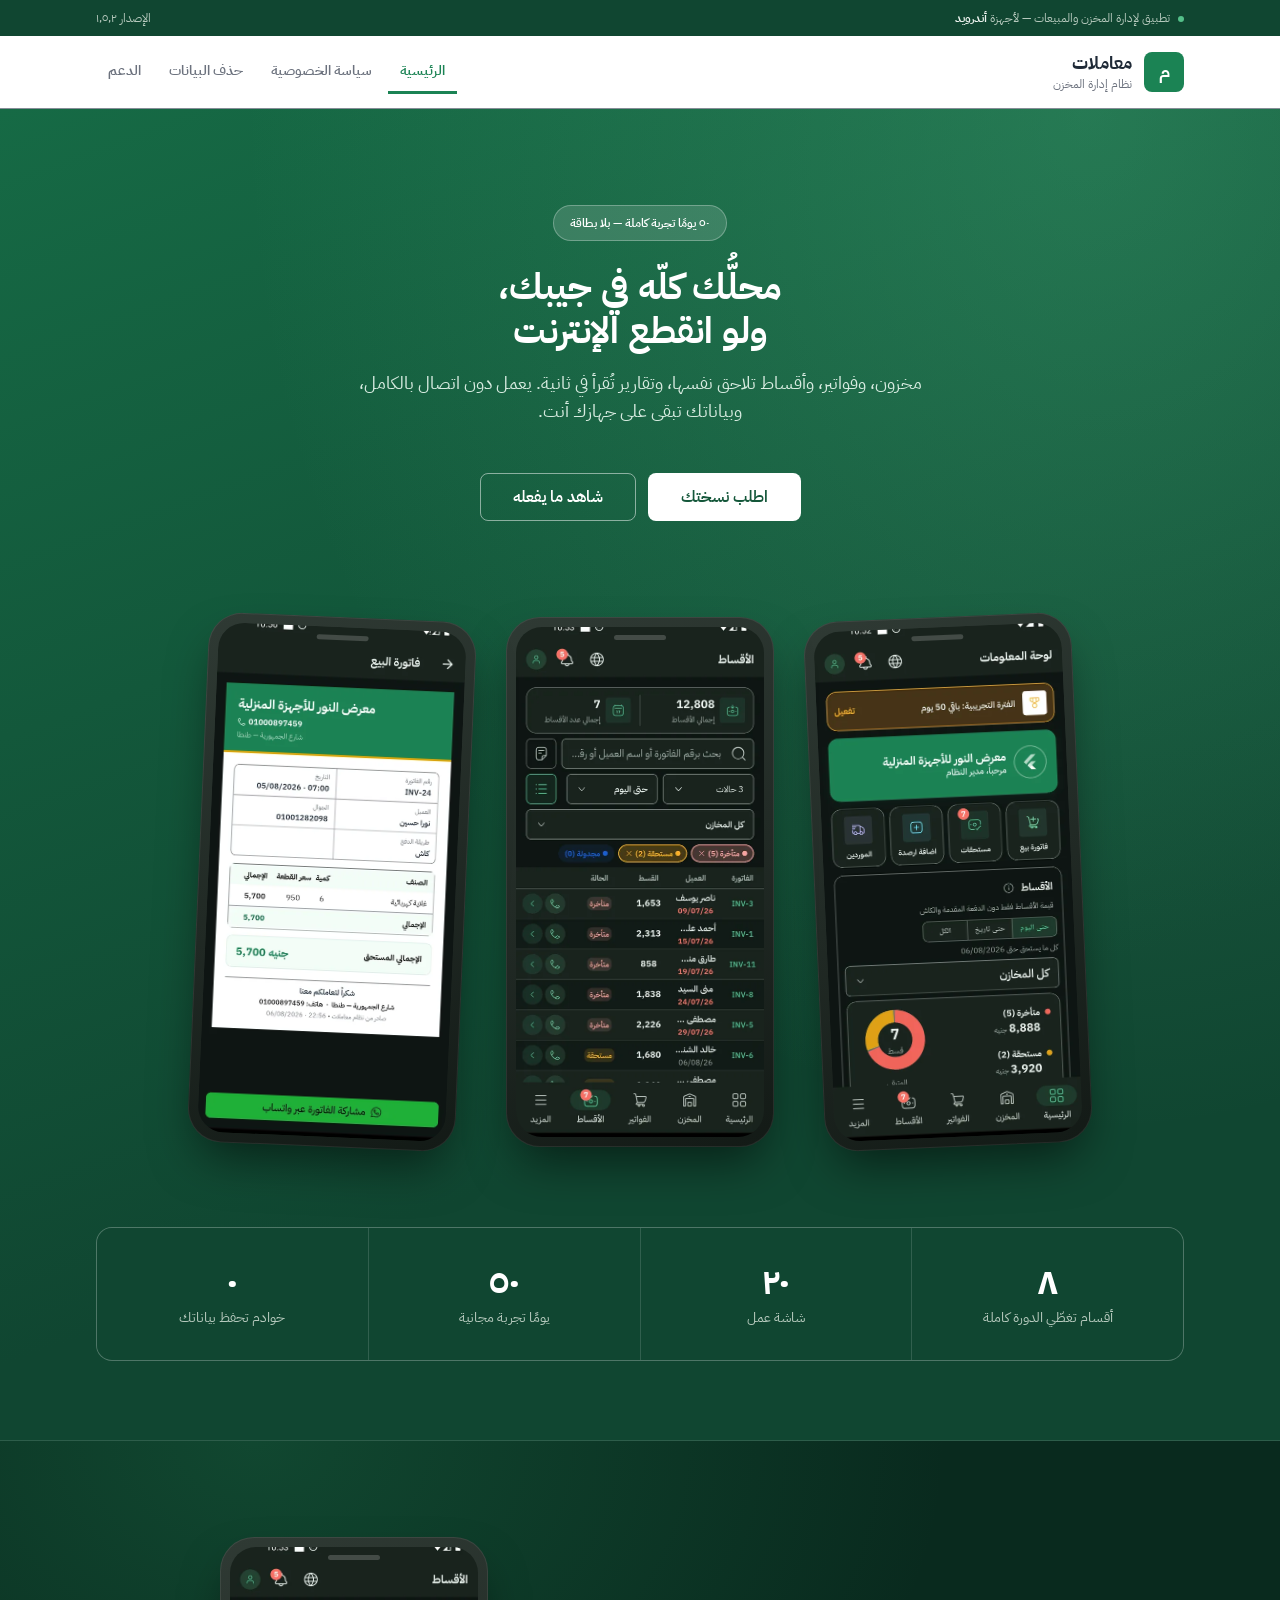
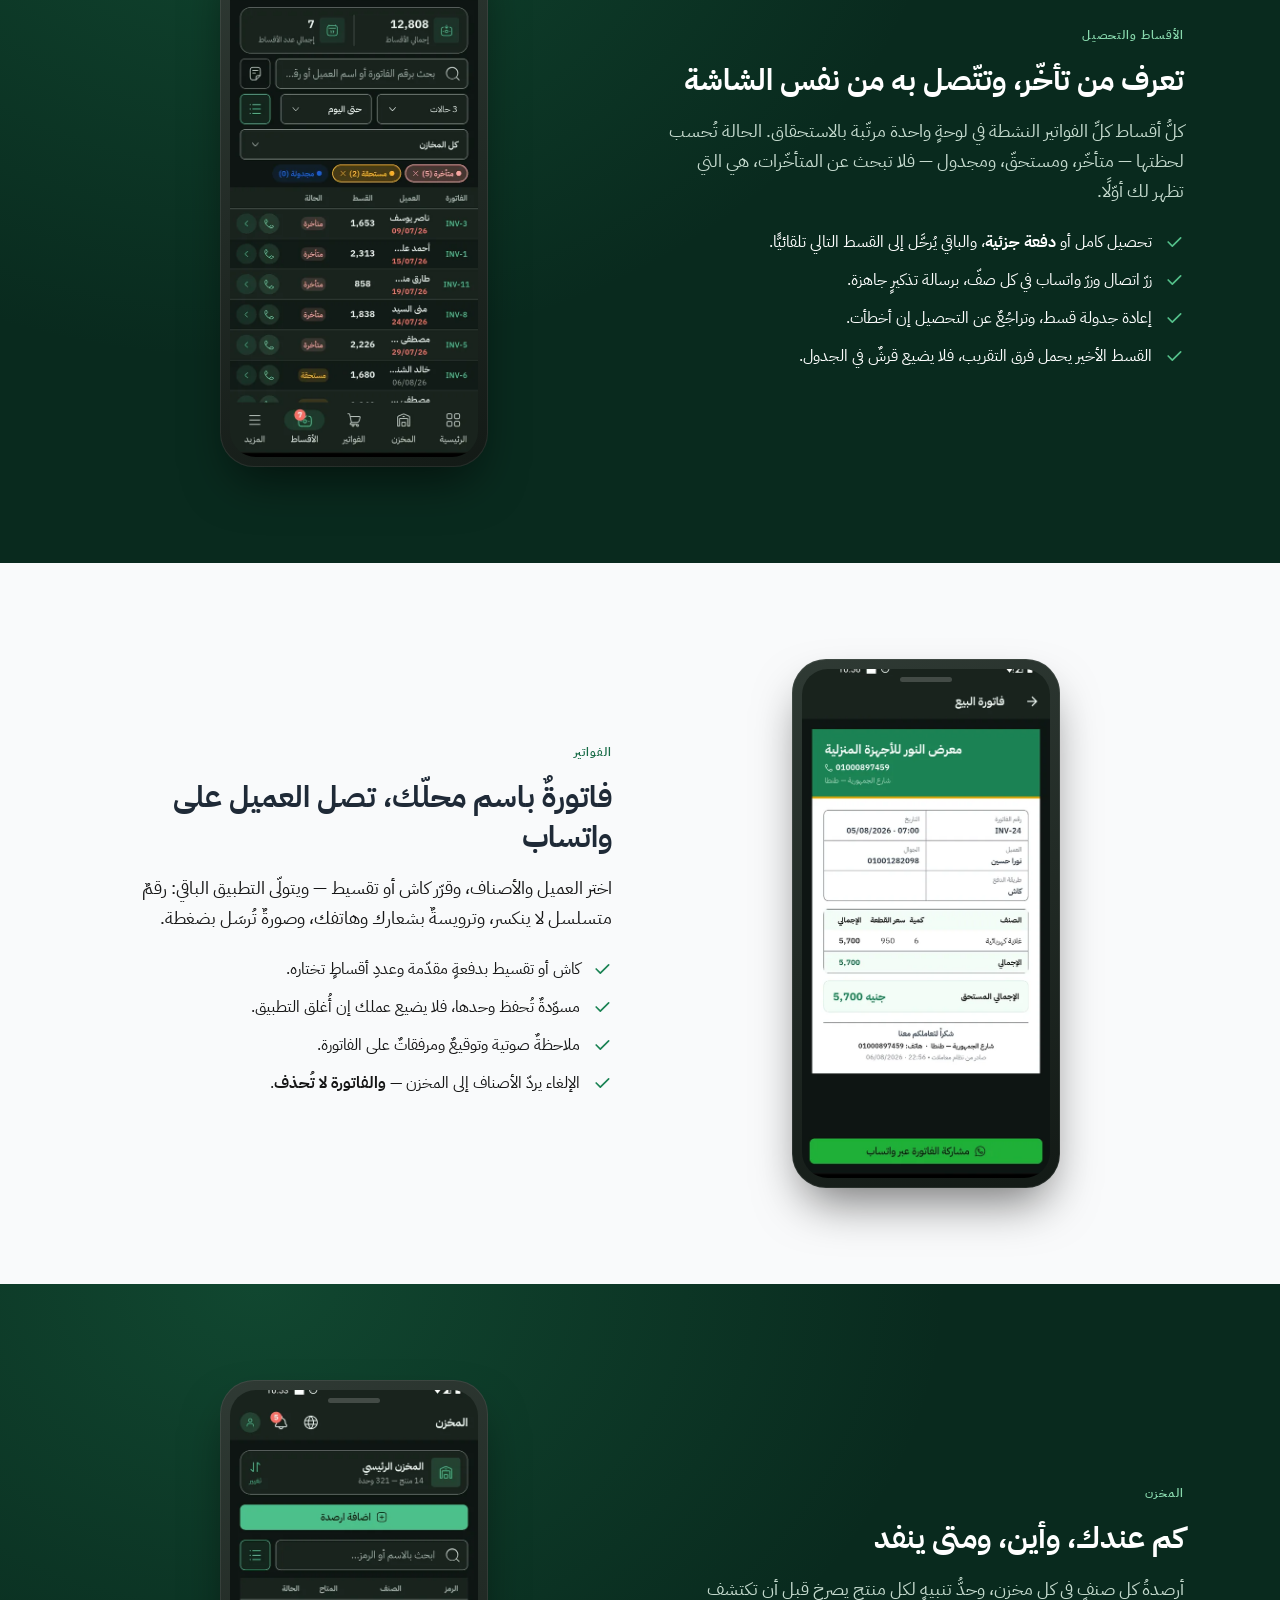
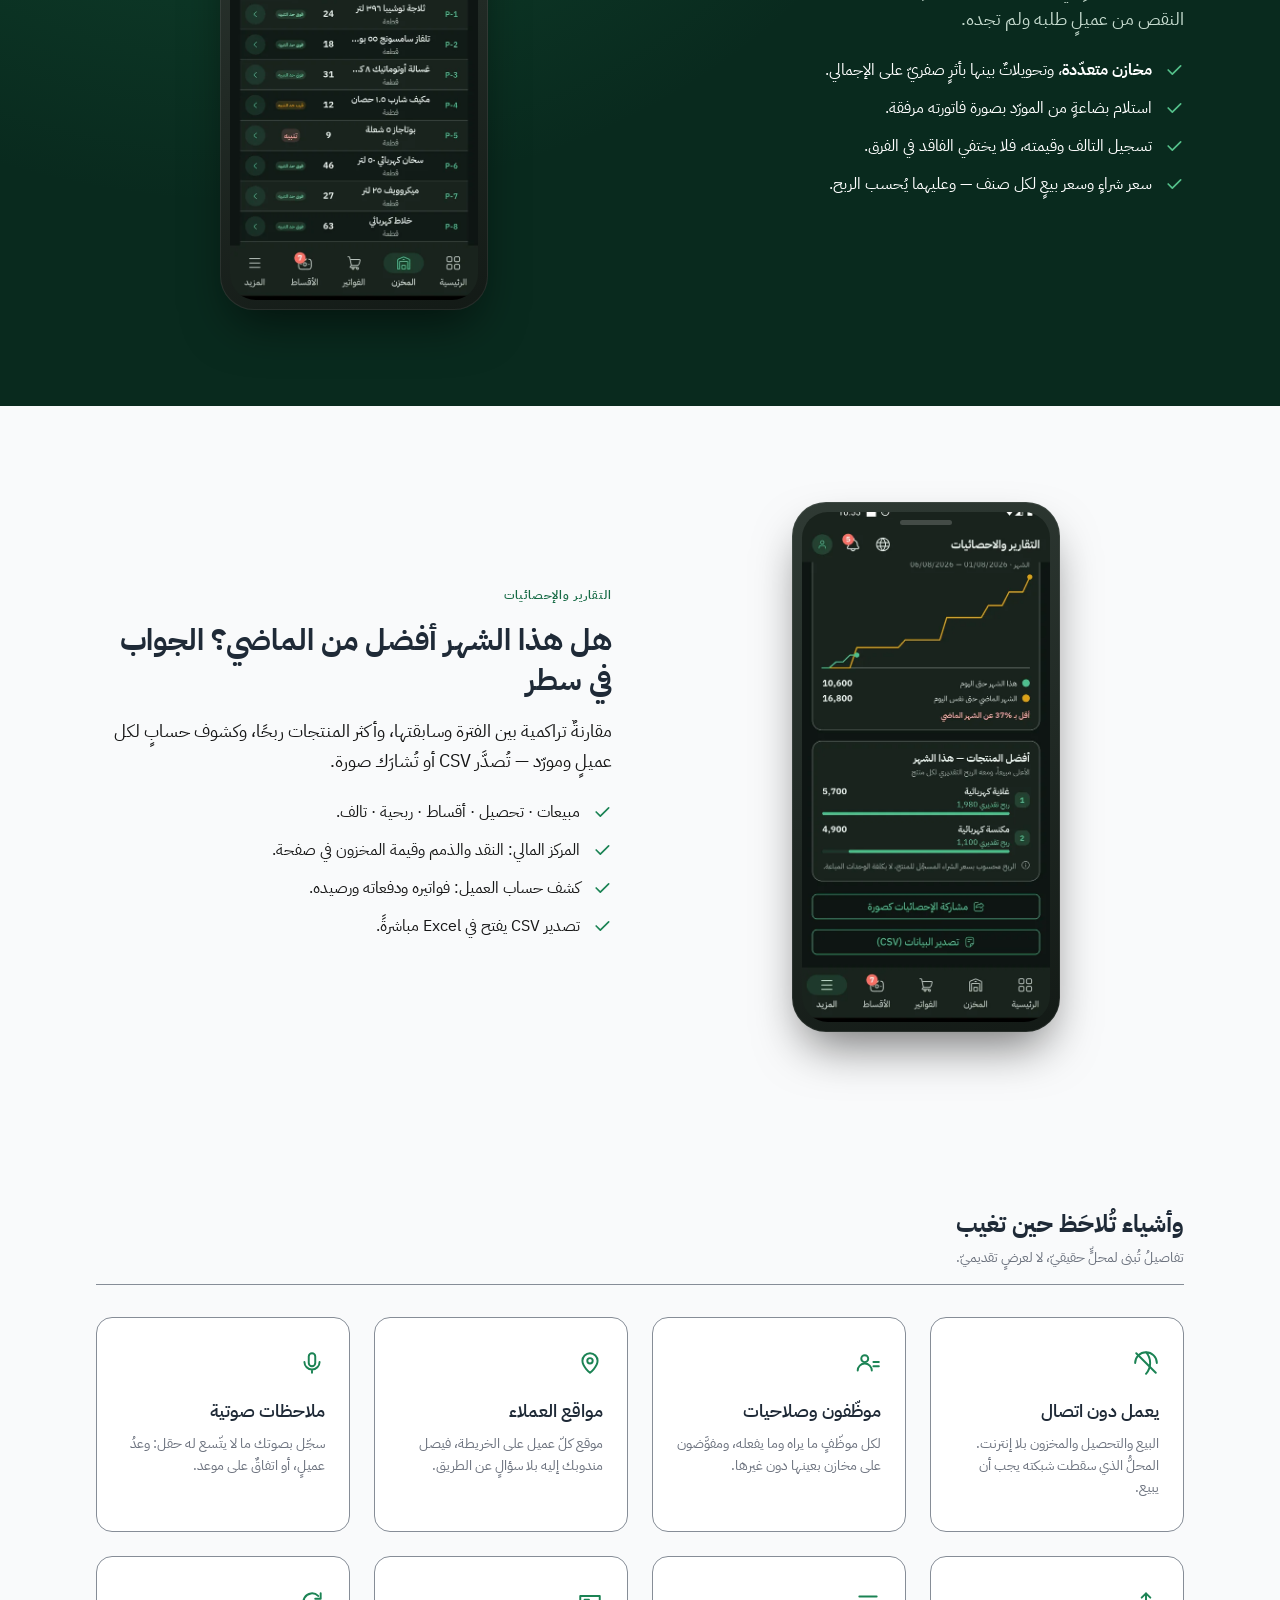
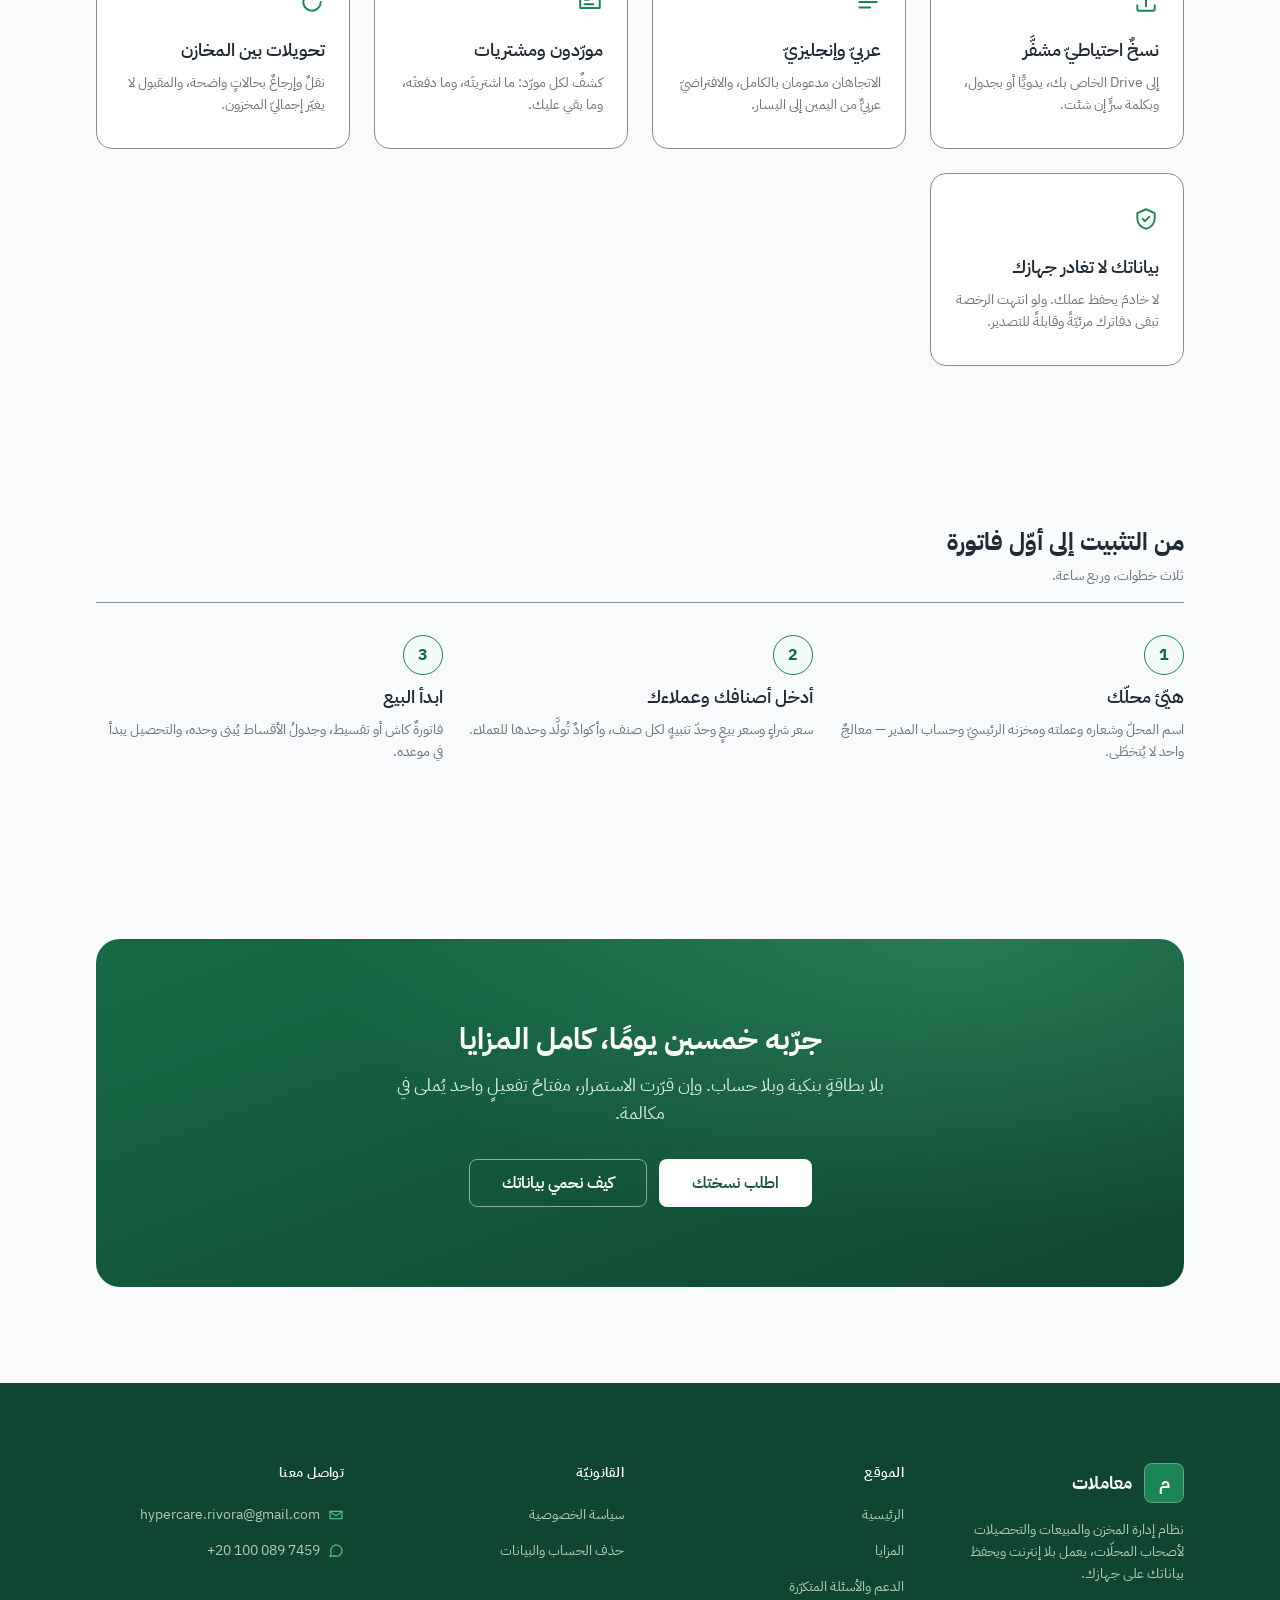
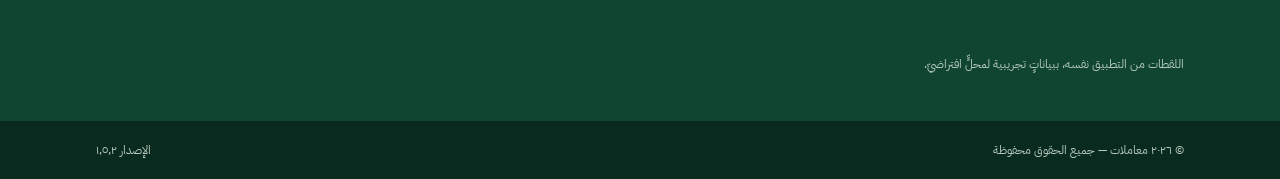
==== commit cfa7447f: "A landing page that shows the product, shot from the product The screenshots are the app running on " ====
--- a/index.html
+++ b/index.html
@@ -3,11 +3,11 @@
 <head>
 <meta charset="utf-8">
 <meta name="viewport" content="width=device-width, initial-scale=1">
-<title>معاملات — نظام إدارة المخزن</title>
-<meta name="description" content="نظام إدارة المخزن والمبيعات والتحصيلات لأصحاب المحلّات. يعمل بلا إنترنت، وبياناتك تبقى على جهازك.">
+<title>معاملات — نظام إدارة المخزن والمبيعات والأقساط</title>
+<meta name="description" content="مخزنك ومبيعاتك وأقساطك وتقاريرك في تطبيقٍ واحد يعمل بلا إنترنت. فواتير تُرسَل بواتساب، ولوحة أقساط تلاحق المتأخّرات، وبياناتك على جهازك وحده.">
 <meta name="theme-color" content="#104631">
-<meta property="og:title" content="معاملات — نظام إدارة المخزن">
-<meta property="og:description" content="نظام إدارة المخزن والمبيعات والتحصيلات لأصحاب المحلّات. يعمل بلا إنترنت، وبياناتك تبقى على جهازك.">
+<meta property="og:title" content="معاملات — نظام إدارة المخزن والمبيعات والأقساط">
+<meta property="og:description" content="مخزنك ومبيعاتك وأقساطك وتقاريرك في تطبيقٍ واحد يعمل بلا إنترنت.">
 <meta property="og:type" content="website">
 <meta property="og:locale" content="ar_EG">
 <link rel="preload" href="assets/fonts/IBMPlexSansArabic-Regular.woff2" as="font" type="font/woff2" crossorigin>
@@ -44,167 +44,228 @@
 
 <main id="main">
 
+  <!-- ═══ البطل ═══ -->
   <section class="hero">
     <div class="shell">
-      <span class="hero-badge">يعمل بلا إنترنت</span>
-      <h1>نظام إدارة المخزن، في جيبك</h1>
+      <span class="hero-badge">٥٠ يومًا تجربة كاملة — بلا بطاقة</span>
+      <h1>محلُّك كلّه في جيبك،<br>ولو انقطع الإنترنت</h1>
       <p class="lede">
-        مخزونك ومبيعاتك وتحصيلاتك وأقساطك في تطبيقٍ واحد.
-        بياناتك تُحفظ على جهازك أنت، لا على خادمٍ لنا.
+        مخزون، وفواتير، وأقساط تلاحق نفسها، وتقارير تُقرأ في ثانية.
+        يعمل دون اتصال بالكامل، وبياناتك تبقى على جهازك أنت.
       </p>
       <div class="hero-actions">
-        <a class="btn btn-on-dark" href="support.html">اطلب نسخة</a>
-        <a class="btn btn-ghost-dark" href="privacy.html">سياسة الخصوصية</a>
-      </div>
-    </div>
-  </section>
-
+        <a class="btn btn-on-dark" href="support.html">اطلب نسختك</a>
+        <a class="btn btn-ghost-dark" href="#features">شاهد ما يفعله</a>
+      </div>
+
+      <div style="margin-top:var(--space-9xl);max-width:900px;margin-inline:auto">
+        <div style="display:grid;grid-template-columns:repeat(auto-fit,minmax(min(100%,200px),1fr));gap:var(--space-3xl);align-items:center">
+          <div class="phone phone-tilt">
+            <img src="assets/shots/dashboard.webp" width="520" height="1069" alt="لوحة معلومات معاملات: الأقساط المتأخّرة والمستحقّة برسمٍ دائريّ، واختصارات فاتورة بيع واضافة أرصدة" loading="eager" decoding="async">
+          </div>
+          <div class="phone">
+            <img src="assets/shots/collections.webp" width="520" height="1069" alt="لوحة الأقساط: صفوف بأرقام الفواتير وأسماء العملاء وحالات متأخّرة ومستحقّة، مع أزرار اتصال وواتساب" loading="lazy" decoding="async">
+          </div>
+          <div class="phone phone-tilt-r">
+            <img src="assets/shots/invoice.webp" width="520" height="1069" alt="فاتورة بيع بترويسة المحلّ واسم العميل وأصنافها وإجماليها، وزرّ مشاركة عبر واتساب" loading="lazy" decoding="async">
+          </div>
+        </div>
+      </div>
+
+      <div class="stats-band" style="margin-top:var(--space-8xl)">
+        <div><b>٨</b><span>أقسام تغطّي الدورة كاملة</span></div>
+        <div><b>٢٠</b><span>شاشة عمل</span></div>
+        <div><b>٥٠</b><span>يومًا تجربة مجانية</span></div>
+        <div><b>٠</b><span>خوادم تحفظ بياناتك</span></div>
+      </div>
+    </div>
+  </section>
+
+  <!-- ═══ الأقساط ═══ -->
+  <section class="showcase showcase-dark" id="features" aria-labelledby="sc-inst">
+    <div class="shell">
+      <div class="showcase-grid">
+        <div class="showcase-body">
+          <span class="eyebrow">الأقساط والتحصيل</span>
+          <h2 id="sc-inst">تعرف من تأخّر، وتتّصل به من نفس الشاشة</h2>
+          <p>
+            كلُّ أقساط كلِّ الفواتير النشطة في لوحةٍ واحدة مرتّبة بالاستحقاق.
+            الحالة تُحسب لحظتها — متأخّر، ومستحقّ، ومجدول — فلا تبحث عن
+            المتأخّرات، هي التي تظهر لك أوّلًا.
+          </p>
+          <ul class="showcase-list">
+            <li><svg viewBox="0 0 24 24" fill="none" stroke="currentColor" stroke-width="2" stroke-linecap="round" stroke-linejoin="round" aria-hidden="true"><path d="m5 12 5 5L20 7"/></svg><span>تحصيل كامل أو <strong>دفعة جزئية</strong>، والباقي يُرحَّل إلى القسط التالي تلقائيًّا.</span></li>
+            <li><svg viewBox="0 0 24 24" fill="none" stroke="currentColor" stroke-width="2" stroke-linecap="round" stroke-linejoin="round" aria-hidden="true"><path d="m5 12 5 5L20 7"/></svg><span>زرّ اتصال وزرّ واتساب في كل صفّ، برسالة تذكيرٍ جاهزة.</span></li>
+            <li><svg viewBox="0 0 24 24" fill="none" stroke="currentColor" stroke-width="2" stroke-linecap="round" stroke-linejoin="round" aria-hidden="true"><path d="m5 12 5 5L20 7"/></svg><span>إعادة جدولة قسط، وتراجُعٌ عن التحصيل إن أخطأت.</span></li>
+            <li><svg viewBox="0 0 24 24" fill="none" stroke="currentColor" stroke-width="2" stroke-linecap="round" stroke-linejoin="round" aria-hidden="true"><path d="m5 12 5 5L20 7"/></svg><span>القسط الأخير يحمل فرق التقريب، فلا يضيع قرشٌ في الجدول.</span></li>
+          </ul>
+        </div>
+        <div class="phone"><img src="assets/shots/collections.webp" width="520" height="1069" alt="سبعة أقساط: خمسة متأخّرة بحالةٍ حمراء واثنان مستحقّان، بإجمالي ١٢٬٨٠٨ جنيهًا" loading="lazy" decoding="async"></div>
+      </div>
+    </div>
+  </section>
+
+  <!-- ═══ الفواتير ═══ -->
+  <section class="showcase showcase-light" aria-labelledby="sc-inv">
+    <div class="shell">
+      <div class="showcase-grid">
+        <div class="phone"><img src="assets/shots/invoice.webp" width="520" height="1069" alt="فاتورة INV-24 بترويسة معرض النور وبيانات العميل وصنفٍ بسعره وإجماليها ٥٬٧٠٠ جنيه" loading="lazy" decoding="async"></div>
+        <div class="showcase-body">
+          <span class="eyebrow">الفواتير</span>
+          <h2>فاتورةٌ باسم محلّك، تصل العميل على واتساب</h2>
+          <p>
+            اختر العميل والأصناف، وقرّر كاش أو تقسيط — ويتولّى التطبيق الباقي:
+            رقمٌ متسلسل لا ينكسر، وترويسةٌ بشعارك وهاتفك، وصورةٌ تُرسَل بضغطة.
+          </p>
+          <ul class="showcase-list">
+            <li><svg viewBox="0 0 24 24" fill="none" stroke="currentColor" stroke-width="2" stroke-linecap="round" stroke-linejoin="round" aria-hidden="true"><path d="m5 12 5 5L20 7"/></svg><span>كاش أو تقسيط بدفعةٍ مقدّمة وعددِ أقساطٍ تختاره.</span></li>
+            <li><svg viewBox="0 0 24 24" fill="none" stroke="currentColor" stroke-width="2" stroke-linecap="round" stroke-linejoin="round" aria-hidden="true"><path d="m5 12 5 5L20 7"/></svg><span>مسوّدةٌ تُحفظ وحدها، فلا يضيع عملك إن أُغلق التطبيق.</span></li>
+            <li><svg viewBox="0 0 24 24" fill="none" stroke="currentColor" stroke-width="2" stroke-linecap="round" stroke-linejoin="round" aria-hidden="true"><path d="m5 12 5 5L20 7"/></svg><span>ملاحظةٌ صوتية وتوقيعٌ ومرفقاتٌ على الفاتورة.</span></li>
+            <li><svg viewBox="0 0 24 24" fill="none" stroke="currentColor" stroke-width="2" stroke-linecap="round" stroke-linejoin="round" aria-hidden="true"><path d="m5 12 5 5L20 7"/></svg><span>الإلغاء يردّ الأصناف إلى المخزن — <strong>والفاتورة لا تُحذف</strong>.</span></li>
+          </ul>
+        </div>
+      </div>
+    </div>
+  </section>
+
+  <!-- ═══ المخزن ═══ -->
+  <section class="showcase showcase-dark" aria-labelledby="sc-stock">
+    <div class="shell">
+      <div class="showcase-grid">
+        <div class="showcase-body">
+          <span class="eyebrow">المخزن</span>
+          <h2>كم عندك، وأين، ومتى ينفد</h2>
+          <p>
+            أرصدةُ كل صنفٍ في كل مخزن، وحدُّ تنبيهٍ لكل منتج يصرخ قبل أن
+            تكتشف النقص من عميلٍ طلبه ولم تجده.
+          </p>
+          <ul class="showcase-list">
+            <li><svg viewBox="0 0 24 24" fill="none" stroke="currentColor" stroke-width="2" stroke-linecap="round" stroke-linejoin="round" aria-hidden="true"><path d="m5 12 5 5L20 7"/></svg><span><strong>مخازن متعدّدة</strong>، وتحويلاتٌ بينها بأثرٍ صفريّ على الإجمالي.</span></li>
+            <li><svg viewBox="0 0 24 24" fill="none" stroke="currentColor" stroke-width="2" stroke-linecap="round" stroke-linejoin="round" aria-hidden="true"><path d="m5 12 5 5L20 7"/></svg><span>استلام بضاعةٍ من المورّد بصورة فاتورته مرفقة.</span></li>
+            <li><svg viewBox="0 0 24 24" fill="none" stroke="currentColor" stroke-width="2" stroke-linecap="round" stroke-linejoin="round" aria-hidden="true"><path d="m5 12 5 5L20 7"/></svg><span>تسجيل التالف وقيمته، فلا يختفي الفاقد في الفرق.</span></li>
+            <li><svg viewBox="0 0 24 24" fill="none" stroke="currentColor" stroke-width="2" stroke-linecap="round" stroke-linejoin="round" aria-hidden="true"><path d="m5 12 5 5L20 7"/></svg><span>سعر شراءٍ وسعر بيعٍ لكل صنف — وعليهما يُحسب الربح.</span></li>
+          </ul>
+        </div>
+        <div class="phone"><img src="assets/shots/inventory.webp" width="520" height="1069" alt="شاشة المخزن: المخزن الرئيسي بأربعة عشر منتجًا، بحالات متوفّر وتنبيه لكل صنف" loading="lazy" decoding="async"></div>
+      </div>
+    </div>
+  </section>
+
+  <!-- ═══ التقارير ═══ -->
+  <section class="showcase showcase-light" aria-labelledby="sc-rep">
+    <div class="shell">
+      <div class="showcase-grid">
+        <div class="phone"><img src="assets/shots/reports.webp" width="520" height="1069" alt="الإحصائيات: منحنى هذا الشهر مقابل الشهر الماضي، وأفضل المنتجات بالربح التقديري، وأزرار مشاركة وتصدير CSV" loading="lazy" decoding="async"></div>
+        <div class="showcase-body">
+          <span class="eyebrow">التقارير والإحصائيات</span>
+          <h2>هل هذا الشهر أفضل من الماضي؟ الجواب في سطر</h2>
+          <p>
+            مقارنةٌ تراكمية بين الفترة وسابقتها، وأكثر المنتجات ربحًا،
+            وكشوف حسابٍ لكل عميلٍ ومورّد — تُصدَّر CSV أو تُشارَك صورة.
+          </p>
+          <ul class="showcase-list">
+            <li><svg viewBox="0 0 24 24" fill="none" stroke="currentColor" stroke-width="2" stroke-linecap="round" stroke-linejoin="round" aria-hidden="true"><path d="m5 12 5 5L20 7"/></svg><span>مبيعات · تحصيل · أقساط · ربحية · تالف.</span></li>
+            <li><svg viewBox="0 0 24 24" fill="none" stroke="currentColor" stroke-width="2" stroke-linecap="round" stroke-linejoin="round" aria-hidden="true"><path d="m5 12 5 5L20 7"/></svg><span>المركز المالي: النقد والذمم وقيمة المخزون في صفحة.</span></li>
+            <li><svg viewBox="0 0 24 24" fill="none" stroke="currentColor" stroke-width="2" stroke-linecap="round" stroke-linejoin="round" aria-hidden="true"><path d="m5 12 5 5L20 7"/></svg><span>كشف حساب العميل: فواتيره ودفعاته ورصيده.</span></li>
+            <li><svg viewBox="0 0 24 24" fill="none" stroke="currentColor" stroke-width="2" stroke-linecap="round" stroke-linejoin="round" aria-hidden="true"><path d="m5 12 5 5L20 7"/></svg><span>تصدير CSV يفتح في Excel مباشرةً.</span></li>
+          </ul>
+        </div>
+      </div>
+    </div>
+  </section>
+
+  <!-- ═══ بقيّة المزايا ═══ -->
   <div class="shell">
-
-    <section aria-label="مزايا أساسية" style="padding-block:var(--space-6xl)">
-      <div class="feature-strip">
-        <div>
-          <svg viewBox="0 0 24 24" fill="none" stroke="currentColor" stroke-width="1.8" stroke-linecap="round" stroke-linejoin="round" aria-hidden="true">
-            <path d="M2 12a10 10 0 0 1 20 0M2 12a10 10 0 0 0 20 0M12 2a15 15 0 0 1 0 20a15 15 0 0 1 0-20"/><path d="m3 3 18 18"/>
-          </svg>
-          <strong>بلا إنترنت</strong>
-          <span>البيع والتحصيل يعملان دائمًا</span>
-        </div>
-        <div>
-          <svg viewBox="0 0 24 24" fill="none" stroke="currentColor" stroke-width="1.8" stroke-linecap="round" stroke-linejoin="round" aria-hidden="true">
-            <path d="M12 3 4 6.5v5c0 4.6 3.4 8.4 8 9.5 4.6-1.1 8-4.9 8-9.5v-5z"/><path d="m9 12 2 2 4-4"/>
-          </svg>
-          <strong>بياناتك لك</strong>
-          <span>محفوظة على جهازك وحده</span>
-        </div>
-        <div>
-          <svg viewBox="0 0 24 24" fill="none" stroke="currentColor" stroke-width="1.8" stroke-linecap="round" stroke-linejoin="round" aria-hidden="true">
-            <path d="M4 5h16M9 5v14M4 19h16"/><path d="M14 9h5M14 13h5"/>
-          </svg>
-          <strong>عربيّ بالكامل</strong>
-          <span>واجهة من اليمين إلى اليسار</span>
-        </div>
-        <div>
-          <svg viewBox="0 0 24 24" fill="none" stroke="currentColor" stroke-width="1.8" stroke-linecap="round" stroke-linejoin="round" aria-hidden="true">
-            <path d="M12 16V4m0 0L8 8m4-4 4 4"/><path d="M4 15v3.5A1.5 1.5 0 0 0 5.5 20h13a1.5 1.5 0 0 0 1.5-1.5V15"/>
-          </svg>
-          <strong>نسخٌ احتياطيّ</strong>
-          <span>إلى Drive الخاص بك</span>
-        </div>
-      </div>
-    </section>
-
-    <section aria-labelledby="features-title">
+    <section aria-labelledby="more-title">
       <div class="section-head">
         <div>
-          <h2 id="features-title">ما الذي يفعله</h2>
-          <p>كلّ ما يحتاجه محلٌّ صغير لإدارة يومه، بلا تعقيد.</p>
-        </div>
-      </div>
-
-      <div class="grid">
-
-        <article class="card">
-          <div class="card-icon" aria-hidden="true">
-            <svg viewBox="0 0 24 24" fill="none" stroke="currentColor" stroke-width="1.8" stroke-linecap="round" stroke-linejoin="round">
-              <path d="M3 7.5 12 3l9 4.5v9L12 21l-9-4.5z"/><path d="M3 7.5 12 12l9-4.5M12 12v9"/>
-            </svg>
-          </div>
-          <h3>المخزون</h3>
-          <p>أصنافك وكمّياتها وتكلفة شرائها وسعر بيعها، مع تنبيهٍ حين يقارب صنفٌ النفاد.</p>
-        </article>
-
-        <article class="card">
-          <div class="card-icon" aria-hidden="true">
-            <svg viewBox="0 0 24 24" fill="none" stroke="currentColor" stroke-width="1.8" stroke-linecap="round" stroke-linejoin="round">
-              <path d="M6 3h12l1 18H5z"/><path d="M9 7h6M9 11h6M9 15h4"/>
-            </svg>
-          </div>
-          <h3>الفواتير والمبيعات</h3>
-          <p>فاتورةٌ مرقّمة بترتيبٍ لا ينكسر، تُصدَّر صورةً وتُرسَل إلى العميل عبر واتساب مباشرةً.</p>
-        </article>
-
-        <article class="card">
-          <div class="card-icon" aria-hidden="true">
-            <svg viewBox="0 0 24 24" fill="none" stroke="currentColor" stroke-width="1.8" stroke-linecap="round" stroke-linejoin="round">
-              <path d="M3 6.5h18v11H3z"/><circle cx="12" cy="12" r="2.5"/><path d="M6.5 12h.01M17.5 12h.01"/>
-            </svg>
-          </div>
-          <h3>التحصيلات والأقساط</h3>
-          <p>من عليه مبلغ، وكم بقي، ومتى يستحقّ — مع تذكيرٍ يوميّ بالأقساط المستحقّة.</p>
-        </article>
-
-        <article class="card">
-          <div class="card-icon" aria-hidden="true">
-            <svg viewBox="0 0 24 24" fill="none" stroke="currentColor" stroke-width="1.8" stroke-linecap="round" stroke-linejoin="round">
-              <path d="M4 20V10M10 20V4M16 20v-7M22 20H2"/>
-            </svg>
-          </div>
-          <h3>المركز المالي</h3>
-          <p>ما لك وما عليك في صفحةٍ واحدة: النقد، والذمم، وقيمة المخزون، وصافي الربح.</p>
-        </article>
-
-        <article class="card">
-          <div class="card-icon" aria-hidden="true">
-            <svg viewBox="0 0 24 24" fill="none" stroke="currentColor" stroke-width="1.8" stroke-linecap="round" stroke-linejoin="round">
-              <path d="M12 21s7-5.5 7-11a7 7 0 1 0-14 0c0 5.5 7 11 7 11z"/><circle cx="12" cy="10" r="2.5"/>
-            </svg>
-          </div>
+          <h2 id="more-title">وأشياء تُلاحَظ حين تغيب</h2>
+          <p>تفاصيلُ تُبنى لمحلٍّ حقيقيّ، لا لعرضٍ تقديميّ.</p>
+        </div>
+      </div>
+      <div class="bento">
+        <div class="bento-item">
+          <svg viewBox="0 0 24 24" fill="none" stroke="currentColor" stroke-width="1.8" stroke-linecap="round" stroke-linejoin="round" aria-hidden="true"><path d="M2 12a10 10 0 0 1 20 0M12 2a15 15 0 0 1 0 20"/><path d="m3 3 18 18"/></svg>
+          <h3>يعمل دون اتصال</h3>
+          <p>البيع والتحصيل والمخزون بلا إنترنت. المحلُّ الذي سقطت شبكته يجب أن يبيع.</p>
+        </div>
+        <div class="bento-item">
+          <svg viewBox="0 0 24 24" fill="none" stroke="currentColor" stroke-width="1.8" stroke-linecap="round" stroke-linejoin="round" aria-hidden="true"><circle cx="9" cy="8" r="3.2"/><path d="M2.5 19a6.5 6.5 0 0 1 13 0"/><path d="M17 11h5M17 15h5"/></svg>
+          <h3>موظّفون وصلاحيات</h3>
+          <p>لكل موظّفٍ ما يراه وما يفعله، ومفوَّضون على مخازن بعينها دون غيرها.</p>
+        </div>
+        <div class="bento-item">
+          <svg viewBox="0 0 24 24" fill="none" stroke="currentColor" stroke-width="1.8" stroke-linecap="round" stroke-linejoin="round" aria-hidden="true"><path d="M12 21s7-5.5 7-11a7 7 0 1 0-14 0c0 5.5 7 11 7 11z"/><circle cx="12" cy="10" r="2.5"/></svg>
           <h3>مواقع العملاء</h3>
-          <p>موقع كلّ عميل على الخريطة، فيصل المندوب إليه بلا سؤالٍ عن الطريق.</p>
-        </article>
-
-        <article class="card">
-          <div class="card-icon" aria-hidden="true">
-            <svg viewBox="0 0 24 24" fill="none" stroke="currentColor" stroke-width="1.8" stroke-linecap="round" stroke-linejoin="round">
-              <path d="M12 15a3 3 0 0 0 3-3V6a3 3 0 0 0-6 0v6a3 3 0 0 0 3 3z"/><path d="M5 11a7 7 0 0 0 14 0M12 18v3"/>
-            </svg>
-          </div>
+          <p>موقع كلّ عميل على الخريطة، فيصل مندوبك إليه بلا سؤالٍ عن الطريق.</p>
+        </div>
+        <div class="bento-item">
+          <svg viewBox="0 0 24 24" fill="none" stroke="currentColor" stroke-width="1.8" stroke-linecap="round" stroke-linejoin="round" aria-hidden="true"><path d="M12 15a3 3 0 0 0 3-3V6a3 3 0 0 0-6 0v6a3 3 0 0 0 3 3z"/><path d="M5 11a7 7 0 0 0 14 0M12 18v3"/></svg>
           <h3>ملاحظات صوتية</h3>
-          <p>سجّل ملاحظةً بصوتك وأرفقها بالفاتورة، بدل أن تكتبها أو تنساها.</p>
-        </article>
-
+          <p>سجّل بصوتك ما لا يتّسع له حقل: وعدُ عميلٍ، أو اتفاقٌ على موعد.</p>
+        </div>
+        <div class="bento-item">
+          <svg viewBox="0 0 24 24" fill="none" stroke="currentColor" stroke-width="1.8" stroke-linecap="round" stroke-linejoin="round" aria-hidden="true"><path d="M12 16V4m0 0L8 8m4-4 4 4"/><path d="M4 15v3.5A1.5 1.5 0 0 0 5.5 20h13a1.5 1.5 0 0 0 1.5-1.5V15"/></svg>
+          <h3>نسخٌ احتياطيّ مشفَّر</h3>
+          <p>إلى Drive الخاص بك، يدويًّا أو بجدول، وبكلمة سرٍّ إن شئت.</p>
+        </div>
+        <div class="bento-item">
+          <svg viewBox="0 0 24 24" fill="none" stroke="currentColor" stroke-width="1.8" stroke-linecap="round" stroke-linejoin="round" aria-hidden="true"><path d="M4 7h16M4 12h16M4 17h10"/></svg>
+          <h3>عربيّ وإنجليزيّ</h3>
+          <p>الاتجاهان مدعومان بالكامل، والافتراضيّ عربيٌّ من اليمين إلى اليسار.</p>
+        </div>
+        <div class="bento-item">
+          <svg viewBox="0 0 24 24" fill="none" stroke="currentColor" stroke-width="1.8" stroke-linecap="round" stroke-linejoin="round" aria-hidden="true"><path d="M3 6.5h18v11H3z"/><path d="M7 10h4M7 14h8"/></svg>
+          <h3>مورّدون ومشتريات</h3>
+          <p>كشفٌ لكل مورّد: ما اشتريتَه، وما دفعتَه، وما بقي عليك.</p>
+        </div>
+        <div class="bento-item">
+          <svg viewBox="0 0 24 24" fill="none" stroke="currentColor" stroke-width="1.8" stroke-linecap="round" stroke-linejoin="round" aria-hidden="true"><path d="M20 12a8 8 0 1 1-2.3-5.6"/><path d="M20 4v5h-5"/></svg>
+          <h3>تحويلات بين المخازن</h3>
+          <p>نقلٌ وإرجاعٌ بحالاتٍ واضحة، والمقبول لا يغيّر إجماليّ المخزون.</p>
+        </div>
+        <div class="bento-item">
+          <svg viewBox="0 0 24 24" fill="none" stroke="currentColor" stroke-width="1.8" stroke-linecap="round" stroke-linejoin="round" aria-hidden="true"><path d="M12 3 4 6.5v5c0 4.6 3.4 8.4 8 9.5 4.6-1.1 8-4.9 8-9.5v-5z"/><path d="m9 12 2 2 4-4"/></svg>
+          <h3>بياناتك لا تغادر جهازك</h3>
+          <p>لا خادمَ يحفظ عملك. ولو انتهت الرخصة تبقى دفاترك مرئيّةً وقابلةً للتصدير.</p>
+        </div>
       </div>
     </section>
 
-    <section aria-labelledby="privacy-title">
+    <!-- ═══ الخطوات ═══ -->
+    <section aria-labelledby="how-title">
       <div class="section-head">
         <div>
-          <h2 id="privacy-title">بياناتك لك</h2>
-          <p>لا خادمَ عندنا يحفظ عملك.</p>
-        </div>
-        <a class="section-link" href="privacy.html">
-          اقرأ التفصيل كاملًا
-          <svg viewBox="0 0 24 24" fill="none" stroke="currentColor" stroke-width="2" stroke-linecap="round" stroke-linejoin="round" aria-hidden="true"><path d="M19 12H5m0 0 7-7m-7 7 7 7"/></svg>
-        </a>
-      </div>
-      <div class="note">
-        <p class="note-title">الأصناف والعملاء والفواتير لا تغادر جهازك</p>
-        <p>
-          كلّها تُخزَّن في قاعدة بياناتٍ داخل مساحة التطبيق الخاصّة، ولا تُرسَل
-          إلينا — فلا يوجد لدينا خادمٌ يستقبلها أصلًا. والنسخة الاحتياطية، إن
-          فعّلتها، تذهب إلى Drive الخاص بك أنت بأضيق صلاحيةٍ ممكنة: لا يرى
-          التطبيق من ملفاتك إلا ما أنشأه بنفسه.
-        </p>
+          <h2 id="how-title">من التثبيت إلى أوّل فاتورة</h2>
+          <p>ثلاث خطوات، وربع ساعة.</p>
+        </div>
+      </div>
+      <div class="steps">
+        <div class="step">
+          <h3>هيّئ محلّك</h3>
+          <p>اسم المحلّ وشعاره وعملته ومخزنه الرئيسيّ وحساب المدير — معالجٌ واحد لا يُتخطّى.</p>
+        </div>
+        <div class="step">
+          <h3>أدخل أصنافك وعملاءك</h3>
+          <p>سعر شراءٍ وسعر بيعٍ وحدّ تنبيهٍ لكل صنف، وأكوادٌ تُولَّد وحدها للعملاء.</p>
+        </div>
+        <div class="step">
+          <h3>ابدأ البيع</h3>
+          <p>فاتورةٌ كاش أو تقسيط، وجدولُ الأقساط يُبنى وحده، والتحصيل يبدأ في موعده.</p>
+        </div>
       </div>
     </section>
 
-    <section aria-labelledby="req-title">
-      <div class="section-head">
-        <div>
-          <h2 id="req-title">المتطلّبات</h2>
-          <p>ما يلزم لتشغيل التطبيق.</p>
-        </div>
-      </div>
-      <div class="table-wrap">
-        <table>
-          <tbody>
-            <tr><th scope="row">نظام التشغيل</th><td>أندرويد</td></tr>
-            <tr><th scope="row">الإنترنت</th><td>غير مطلوب للعمل اليوميّ — يلزم للتفعيل والنسخ الاحتياطي والخرائط فقط</td></tr>
-            <tr><th scope="row">حساب Google</th><td>اختياريّ، وللنسخ الاحتياطي وحده</td></tr>
-            <tr><th scope="row">اللغة</th><td>العربية، بواجهةٍ من اليمين إلى اليسار</td></tr>
-          </tbody>
-        </table>
+    <!-- ═══ الدعوة ═══ -->
+    <section class="cta-band" aria-labelledby="cta-title">
+      <h2 id="cta-title">جرّبه خمسين يومًا، كامل المزايا</h2>
+      <p>
+        بلا بطاقةٍ بنكية وبلا حساب. وإن قرّرت الاستمرار، مفتاحُ تفعيلٍ
+        واحد يُملى في مكالمة.
+      </p>
+      <div class="hero-actions">
+        <a class="btn btn-on-dark" href="support.html">اطلب نسختك</a>
+        <a class="btn btn-ghost-dark" href="privacy.html">كيف نحمي بياناتك</a>
       </div>
     </section>
 
@@ -231,6 +292,7 @@
           <h2 id="f-site">الموقع</h2>
           <ul class="footer-links">
             <li><a href="index.html">الرئيسية</a></li>
+            <li><a href="#features">المزايا</a></li>
             <li><a href="support.html">الدعم والأسئلة المتكرّرة</a></li>
           </ul>
         </nav>
@@ -258,6 +320,9 @@
         </div>
 
       </div>
+      <p class="caption" style="margin-top:var(--space-6xl);color:var(--text-on-dark-muted)">
+        اللقطات من التطبيق نفسه، ببياناتٍ تجريبية لمحلٍّ افتراضيّ.
+      </p>
     </div>
   </div>
   <div class="footer-bar">
--- a/assets/dga.css
+++ b/assets/dga.css
@@ -494,3 +494,127 @@
   a { color: #000; text-decoration: underline; }
   a[href^="http"]::after { content: " (" attr(href) ")"; font-size: 11px; }
 }
+
+/* ═══════════════════════════════════════════════════════════════════
+   طبقة التسويق — مكوّنات صفحة المنتج
+   ═══════════════════════════════════════════════════════════════════
+   الرموز نفسها (الألوان والمسافات والطباعة)، وتركيبٌ أجرأ: عرضٌ
+   متبادل بلقطاتٍ كبيرة بدل شبكةِ بطاقاتٍ متساوية. واللقطات داكنة لأن
+   التطبيق داكنٌ افتراضًا، فالأشرطة التي تحملها داكنة كي تجلس فيها.
+   ═══════════════════════════════════════════════════════════════════ */
+
+/* ── إطار الهاتف ── */
+.phone {
+  position: relative;
+  inline-size: 100%;
+  max-inline-size: 268px;
+  margin-inline: auto;
+  border-radius: 34px;
+  padding: 10px;
+  background: linear-gradient(160deg, #2f3a34, #131a16);
+  box-shadow: 0 24px 48px -12px rgba(0, 0, 0, .55), 0 0 0 1px rgba(255, 255, 255, .08) inset;
+}
+.phone::before {   /* السمّاعة */
+  content: ""; position: absolute; top: 18px; inset-inline: 0;
+  inline-size: 52px; block-size: 5px; margin-inline: auto;
+  background: rgba(255, 255, 255, .18); border-radius: var(--radius-full);
+  z-index: 2;
+}
+.phone img {
+  display: block; inline-size: 100%; block-size: auto;
+  border-radius: 26px; background: #0e1512;
+}
+.phone-tilt { transform: rotate(-2.5deg); }
+.phone-tilt-r { transform: rotate(2.5deg); }
+@media (prefers-reduced-motion: reduce) { .phone-tilt, .phone-tilt-r { transform: none; } }
+
+/* ── شريط الأرقام ── */
+.stats-band {
+  display: grid; gap: 1px; background: rgba(255, 255, 255, .14);
+  grid-template-columns: repeat(auto-fit, minmax(min(50%, 150px), 1fr));
+  border-radius: var(--radius-2xl); overflow: hidden;
+  border: 1px solid rgba(255, 255, 255, .14);
+}
+.stats-band > div { background: var(--p-900); padding: var(--space-4xl) var(--space-2xl); text-align: center; }
+.stats-band b {
+  display: block; font-size: 36px; line-height: 44px; font-weight: 700;
+  color: #fff; letter-spacing: -.01em;
+}
+.stats-band span { display: block; margin-top: var(--space-xs); font-size: 14px; line-height: 20px; color: #b6c9bd; }
+
+/* ── العرض المتبادل ── */
+.showcase { padding-block: var(--space-9xl); }
+.showcase-dark {
+  background: var(--p-950);
+  background-image: radial-gradient(90% 120% at 20% 0%, rgba(37, 147, 95, .28) 0%, transparent 60%);
+  color: #fff;
+}
+.showcase-dark h2, .showcase-dark h3 { color: #fff; }
+.showcase-dark p { color: #c6dbcf; }
+.showcase-grid {
+  display: grid; align-items: center; gap: var(--space-8xl) var(--space-7xl);
+  grid-template-columns: repeat(auto-fit, minmax(min(100%, 300px), 1fr));
+}
+.showcase-body .eyebrow {
+  display: inline-flex; align-items: center; gap: var(--space-sm);
+  font-size: 12px; line-height: 18px; font-weight: 600; letter-spacing: .08em;
+  color: var(--p-300); margin-bottom: var(--space-xl);
+}
+.showcase-dark .eyebrow { color: var(--p-300); }
+/* يتبع النمط: الأخضر الغامق الثابت يقرأ 2.8:1 على خلفيةٍ داكنة. */
+.showcase-light .eyebrow { color: var(--link); }
+.showcase-body h2 { font-size: 30px; line-height: 40px; margin-bottom: var(--space-xl); }
+.showcase-body > p { font-size: 18px; line-height: 30px; }
+.showcase-list { list-style: none; margin: var(--space-3xl) 0 0; padding: 0; }
+.showcase-list li {
+  display: flex; gap: var(--space-md); align-items: flex-start;
+  margin-block: var(--space-lg); font-size: 16px; line-height: 24px;
+}
+.showcase-list svg { inline-size: 20px; block-size: 20px; flex: none; margin-top: 2px; color: var(--p-400); }
+.showcase-light .showcase-list svg { color: var(--p-600); }
+
+/* ── شبكة البنتو ── */
+.bento { display: grid; gap: var(--space-3xl); grid-template-columns: repeat(auto-fit, minmax(min(100%, 250px), 1fr)); }
+.bento-item {
+  background: var(--card); border: 1px solid var(--border-soft);
+  border-radius: var(--radius-2xl); padding: var(--space-4xl) var(--space-3xl);
+}
+.bento-item svg { inline-size: 26px; block-size: 26px; color: var(--primary); margin-bottom: var(--space-lg); }
+.bento-item h3 { font-size: 18px; line-height: 28px; margin-bottom: var(--space-sm); }
+.bento-item p { color: var(--text-muted); font-size: 14px; line-height: 22px; }
+
+/* ── الخطوات ── */
+.steps { display: grid; gap: var(--space-3xl); grid-template-columns: repeat(auto-fit, minmax(min(100%, 220px), 1fr)); counter-reset: s; }
+.step { position: relative; padding-top: var(--space-6xl); }
+.step::before {
+  counter-increment: s; content: counter(s);
+  position: absolute; top: 0; inset-inline-start: 0;
+  inline-size: 40px; block-size: 40px; border-radius: var(--radius-full);
+  background: var(--primary-tint); color: var(--primary-strong);
+  display: grid; place-items: center; font-weight: 700; font-size: 16px;
+  border: 1px solid var(--primary);
+}
+.step h3 { font-size: 18px; line-height: 28px; margin-bottom: var(--space-sm); }
+.step p { color: var(--text-muted); font-size: 14px; line-height: 22px; }
+
+/* ── شريط الدعوة ── */
+.cta-band {
+  background-color: var(--p-800);
+  background-image: radial-gradient(100% 140% at 80% 0%, rgba(84, 192, 138, .3) 0%, transparent 60%),
+                    linear-gradient(160deg, var(--p-700), var(--p-900));
+  border-radius: var(--radius-4xl);
+  padding: var(--space-8xl) var(--space-4xl); text-align: center; color: #fff;
+  margin-block: var(--space-9xl);
+}
+.cta-band h2 { color: #fff; font-size: 30px; line-height: 40px; margin-bottom: var(--space-md); }
+.cta-band p { color: #d8ece1; max-width: 48ch; margin-inline: auto; font-size: 18px; line-height: 28px; }
+.cta-band .hero-actions { margin-top: var(--space-4xl); }
+
+@media (max-width: 700px) {
+  .showcase { padding-block: var(--space-7xl); }
+  .showcase-body h2, .cta-band h2 { font-size: 24px; line-height: 32px; }
+  .showcase-body > p { font-size: 16px; line-height: 26px; }
+  .stats-band b { font-size: 30px; line-height: 38px; }
+  .phone-tilt, .phone-tilt-r { transform: none; }
+  .cta-band { padding: var(--space-6xl) var(--space-2xl); border-radius: var(--radius-2xl); }
+}
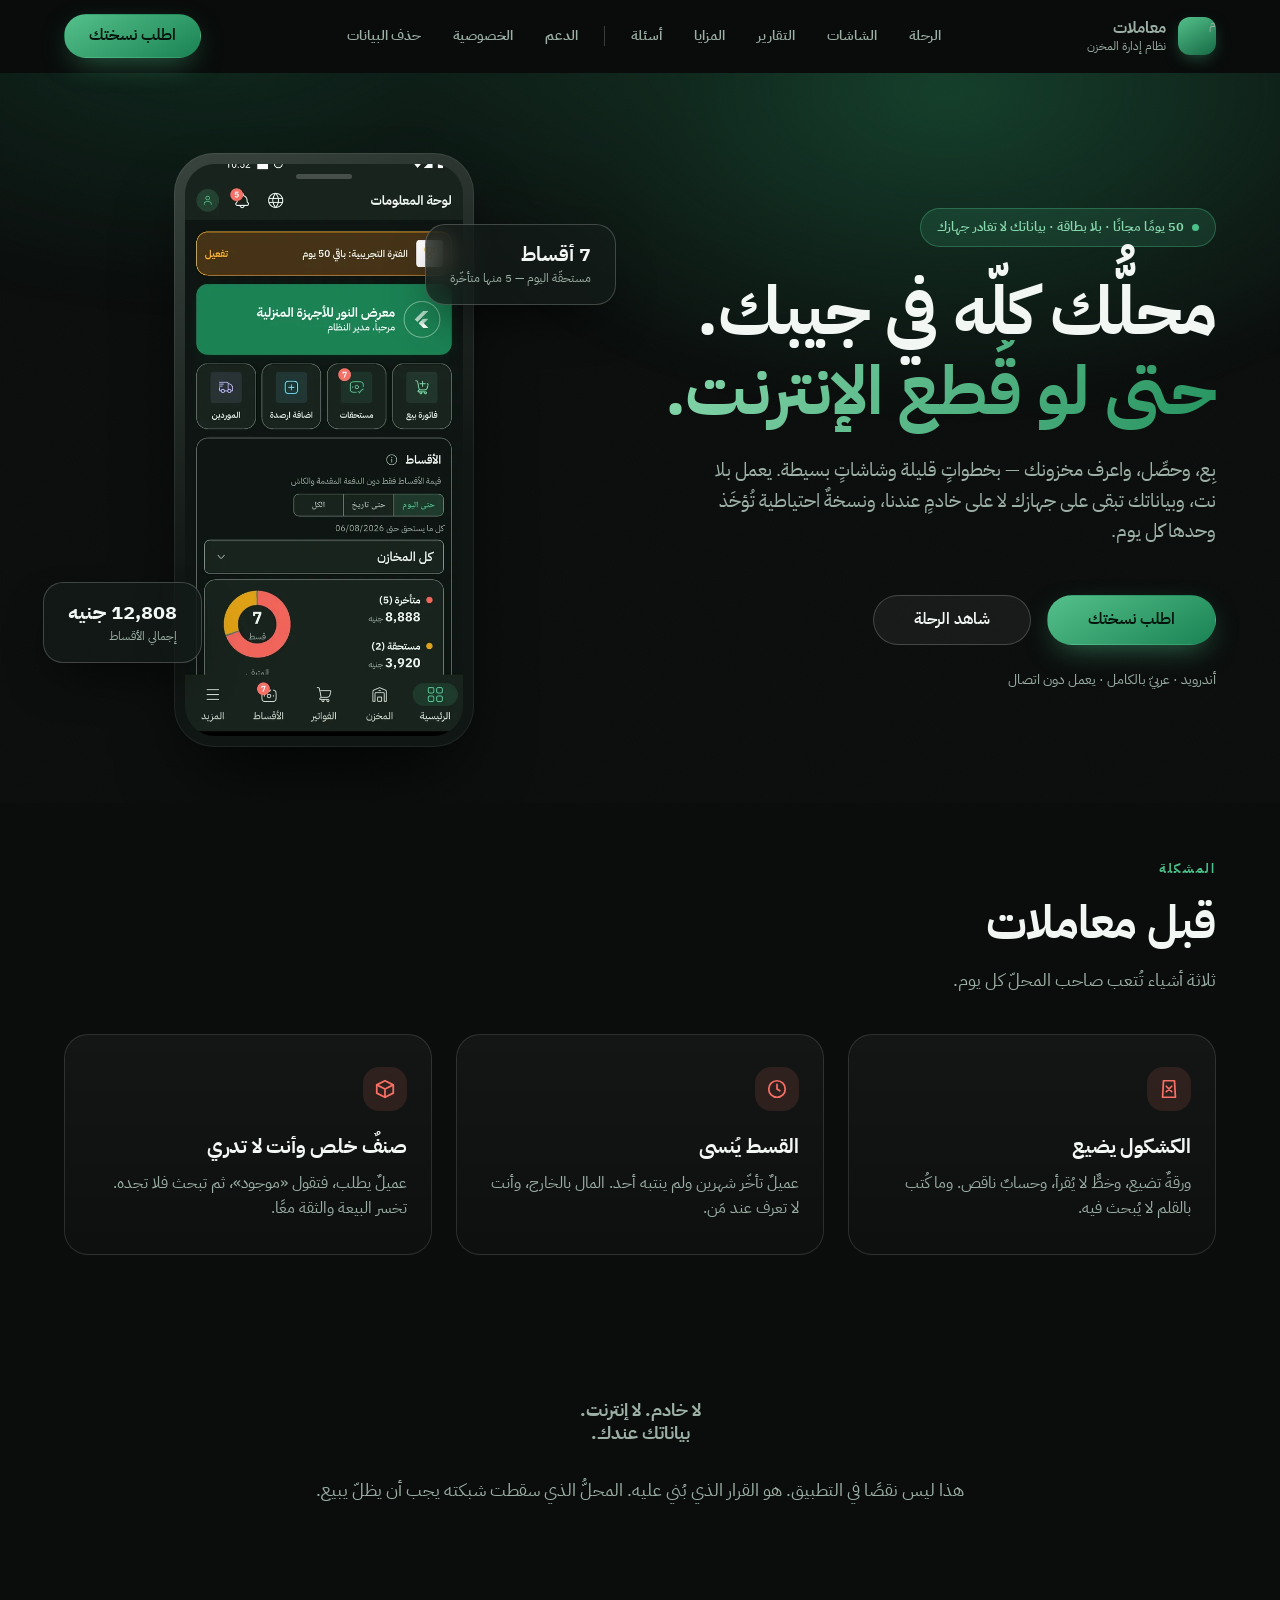
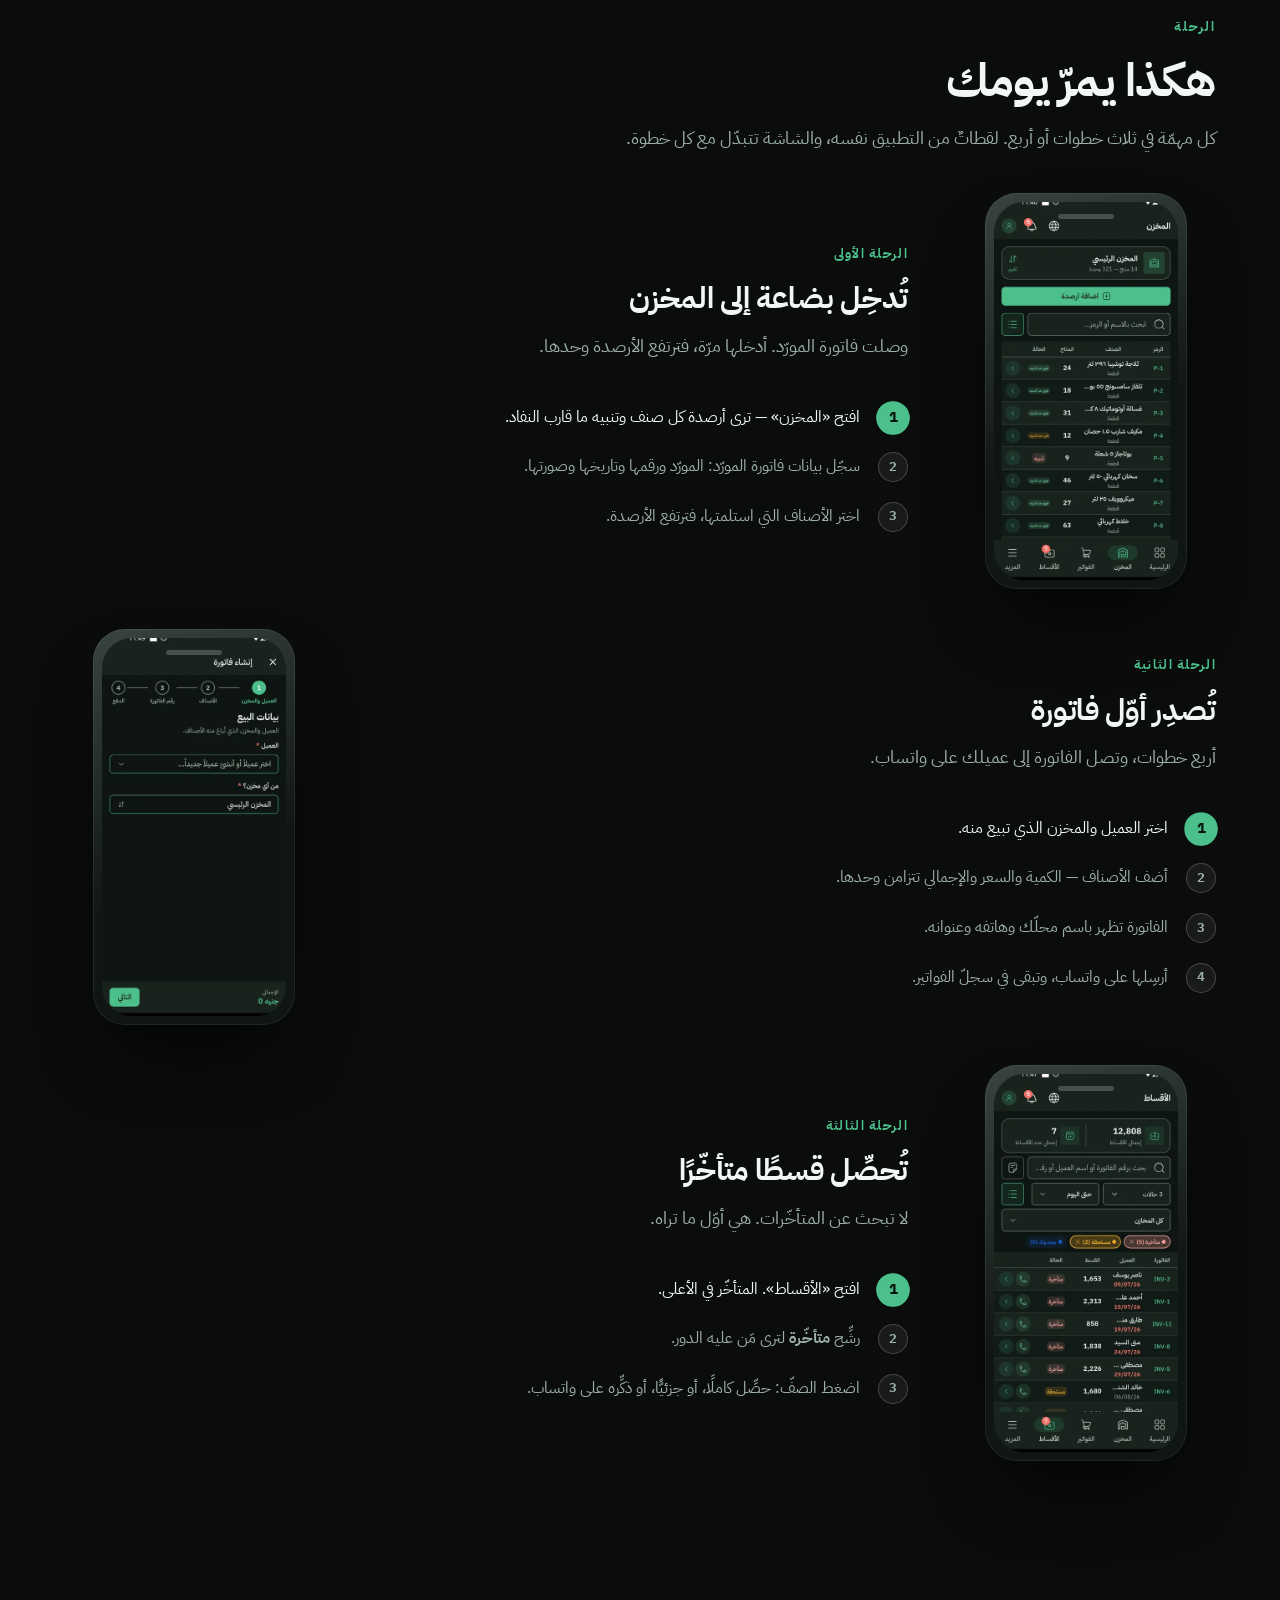
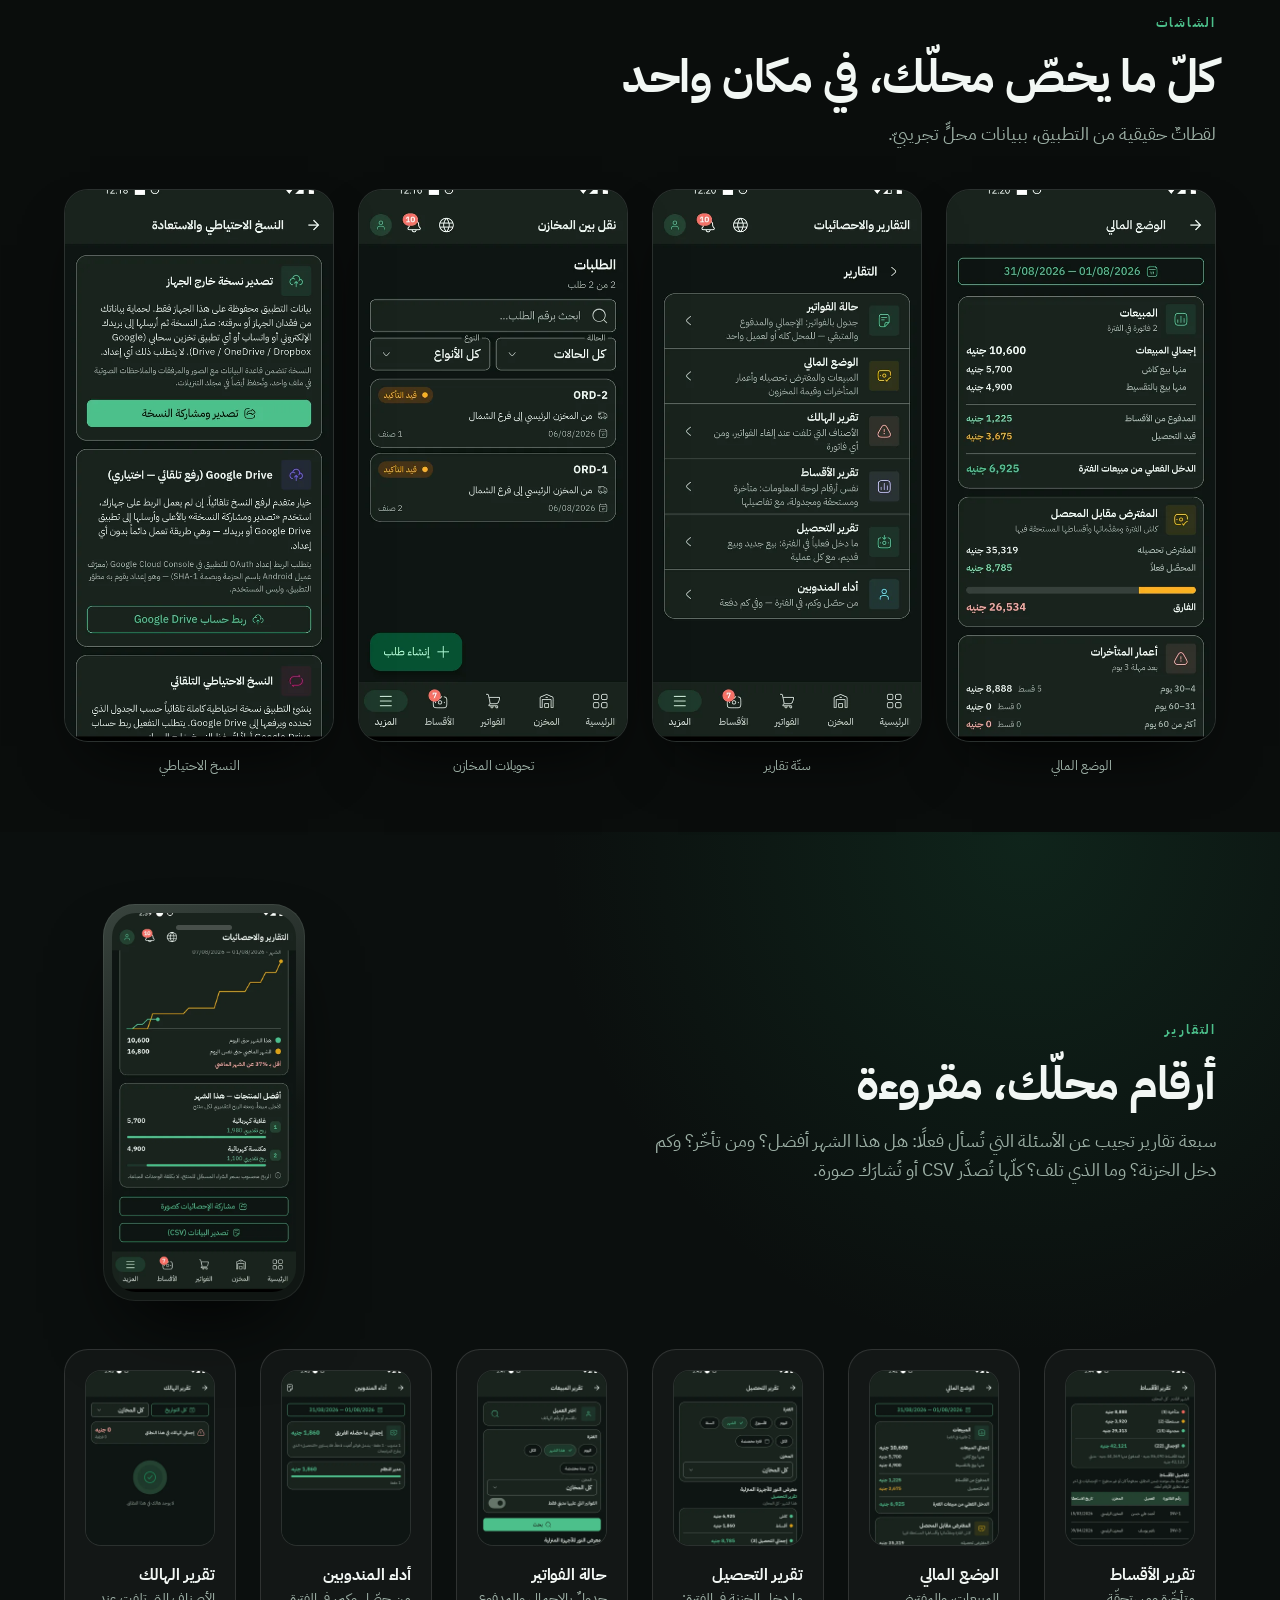
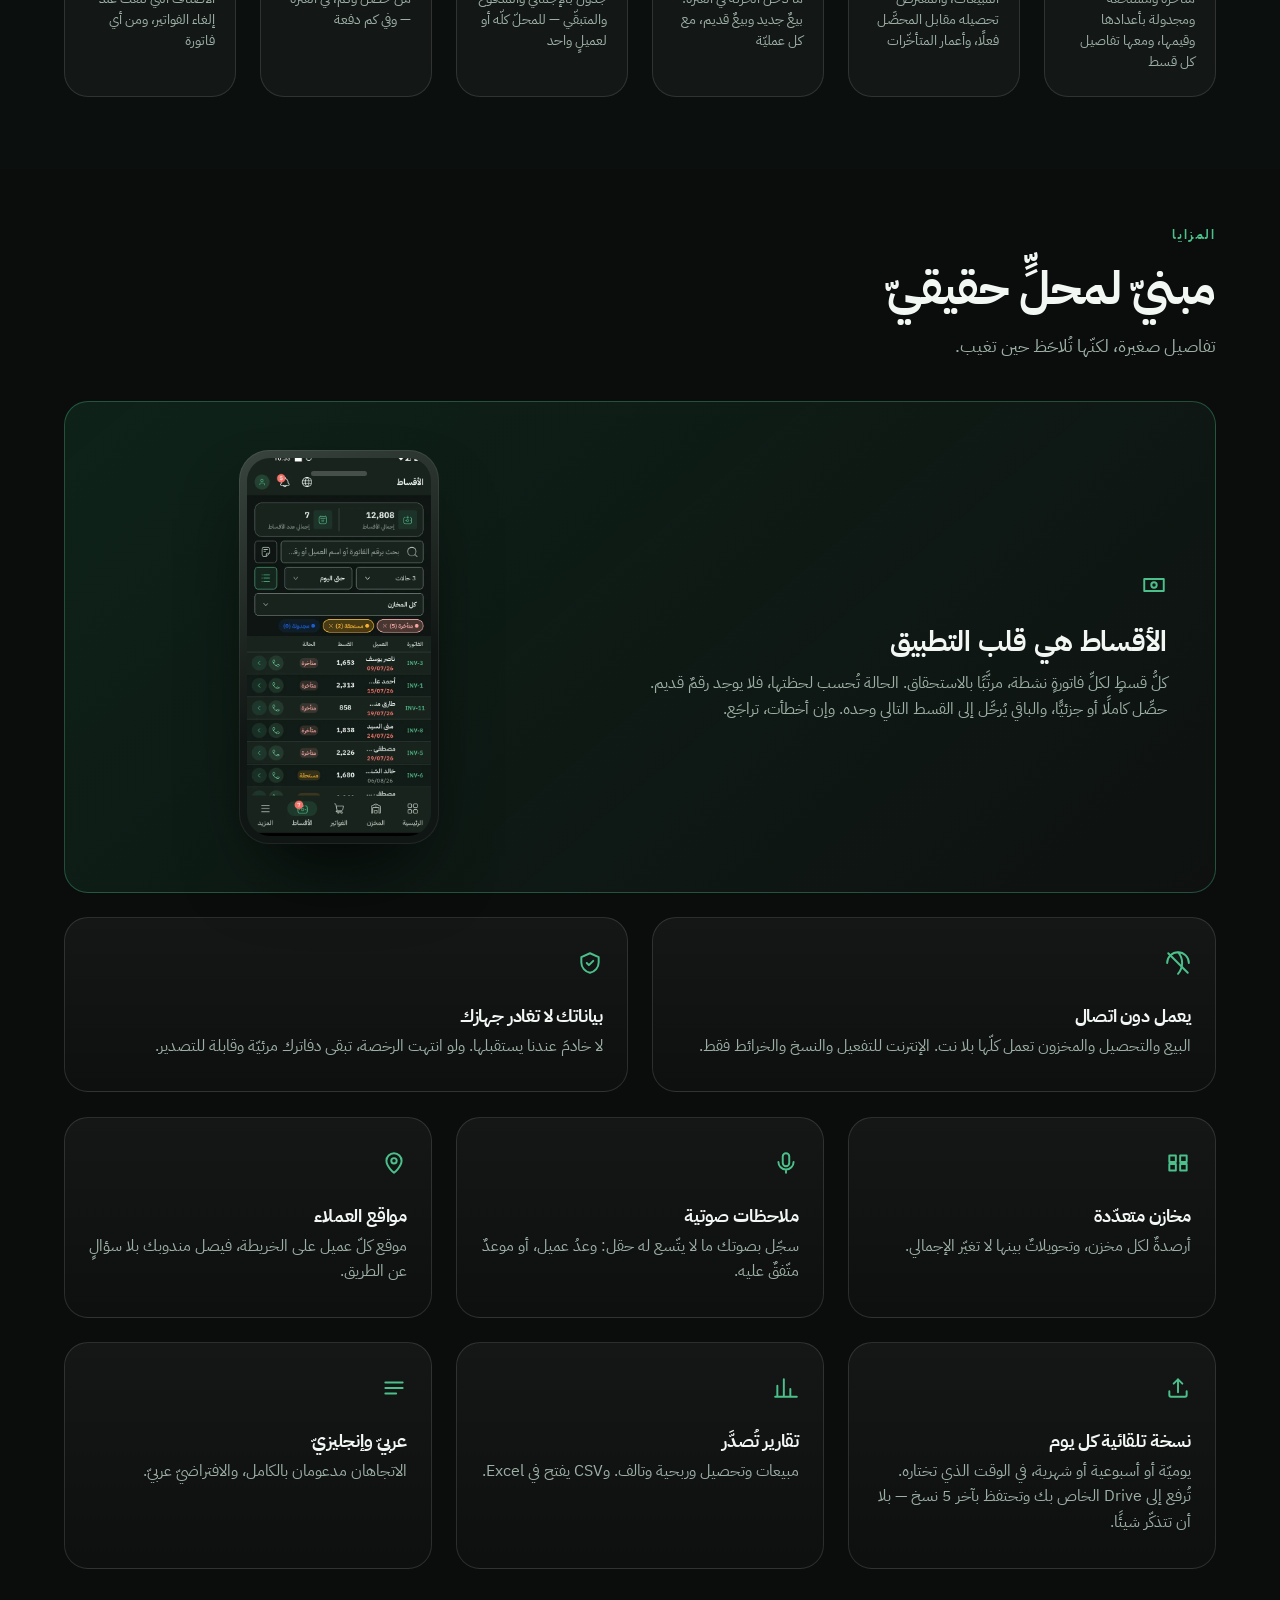
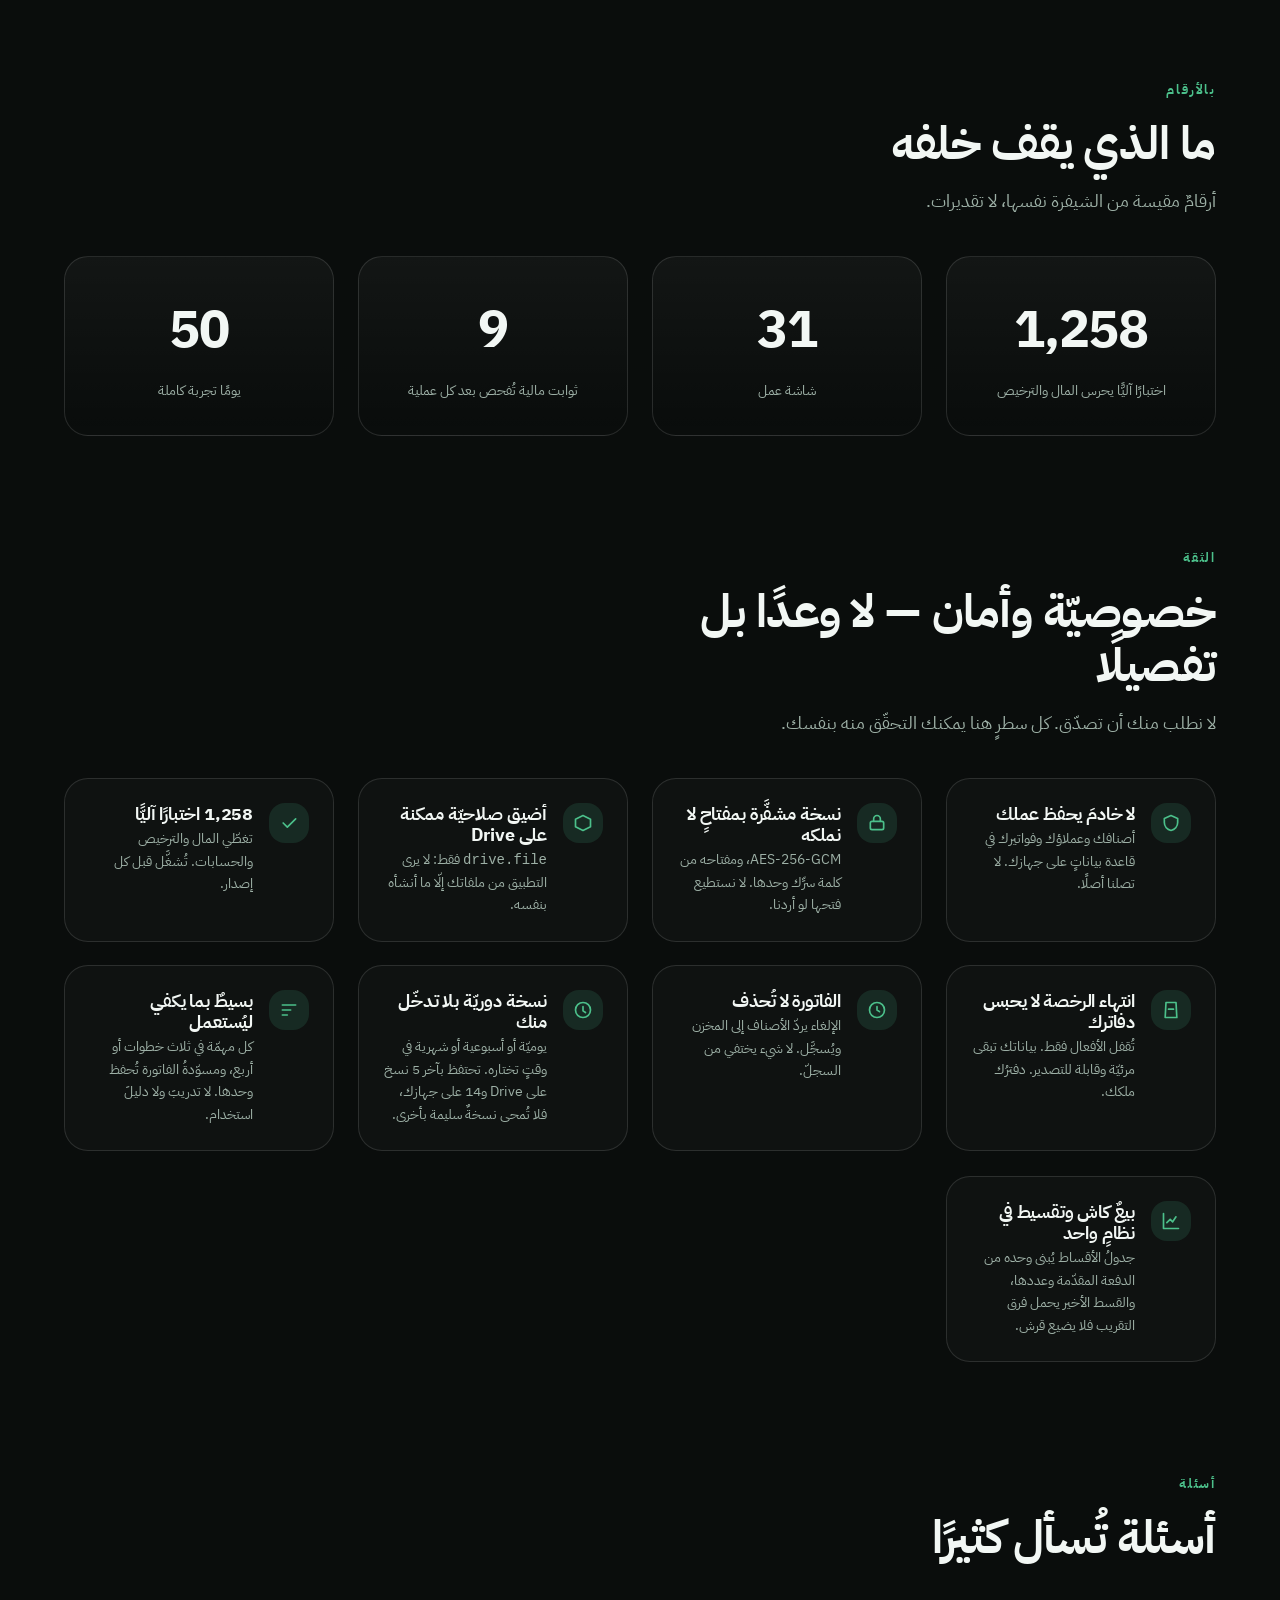
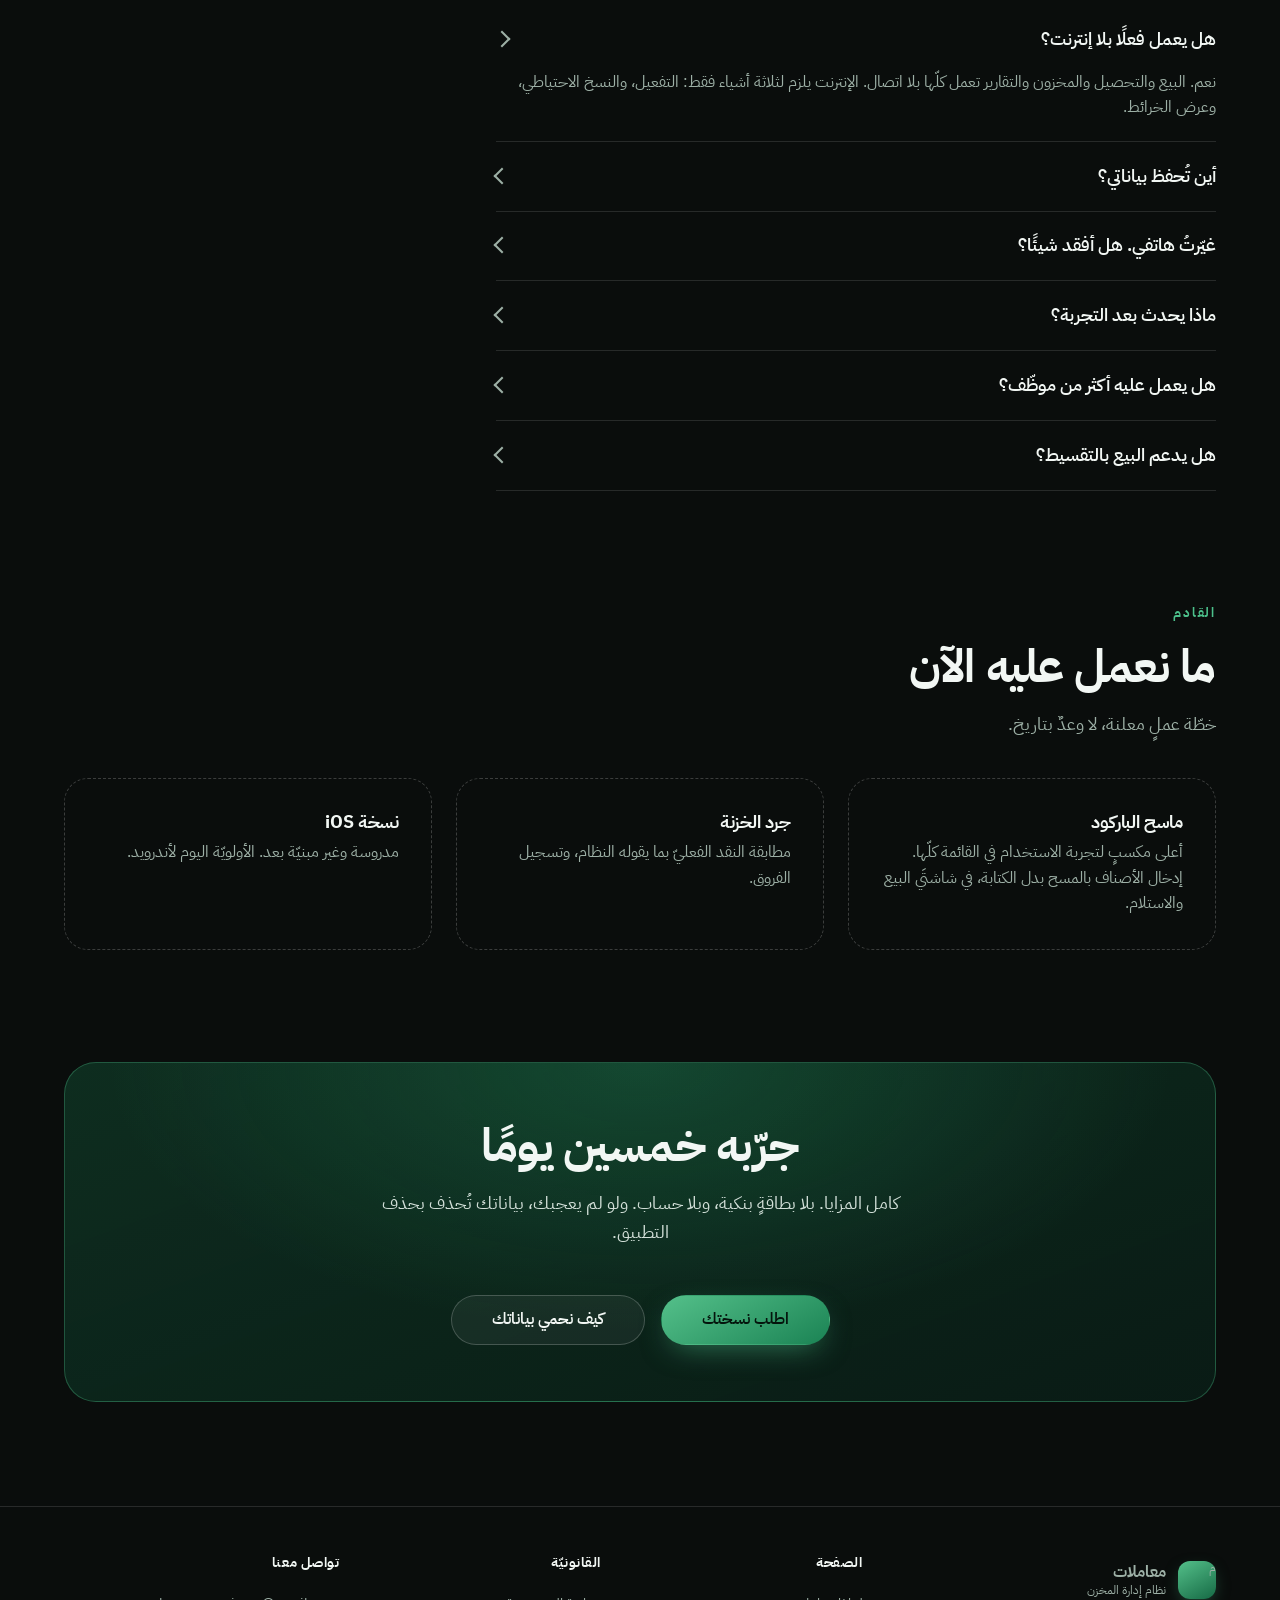
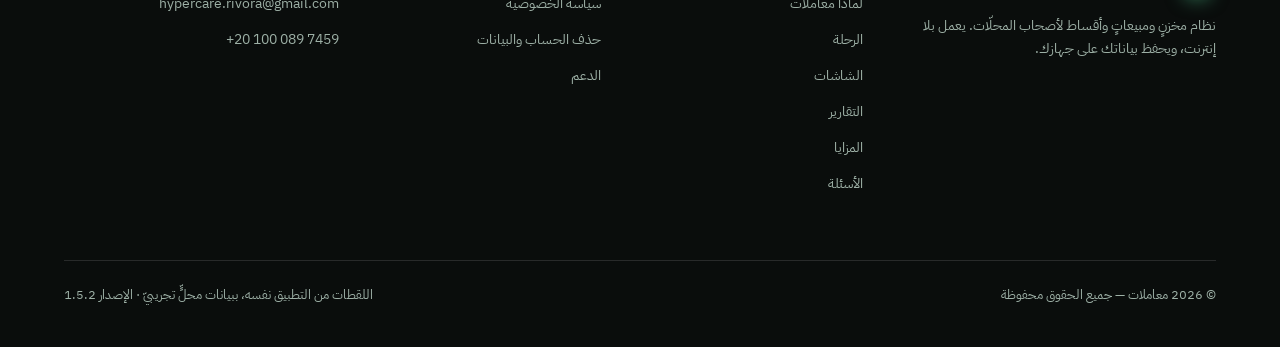
==== commit 85c1fe8c: "One stylesheet, because two made the legal pages look like another site The site had two: landing.cs" ====
--- a/index.html
+++ b/index.html
@@ -3,335 +3,607 @@
 <head>
 <meta charset="utf-8">
 <meta name="viewport" content="width=device-width, initial-scale=1">
-<title>معاملات — نظام إدارة المخزن والمبيعات والأقساط</title>
-<meta name="description" content="مخزنك ومبيعاتك وأقساطك وتقاريرك في تطبيقٍ واحد يعمل بلا إنترنت. فواتير تُرسَل بواتساب، ولوحة أقساط تلاحق المتأخّرات، وبياناتك على جهازك وحده.">
-<meta name="theme-color" content="#104631">
-<meta property="og:title" content="معاملات — نظام إدارة المخزن والمبيعات والأقساط">
-<meta property="og:description" content="مخزنك ومبيعاتك وأقساطك وتقاريرك في تطبيقٍ واحد يعمل بلا إنترنت.">
+<title>معاملات — مخزنك ومبيعاتك وأقساطك، بلا إنترنت</title>
+<meta name="description" content="تطبيق أندرويد لإدارة المخزن والمبيعات والأقساط. يعمل بلا إنترنت، ويحفظ بياناتك على جهازك. فاتورة تصل عميلك على واتساب، ولوحة تلاحق الأقساط المتأخّرة.">
+<meta name="theme-color" content="#0a0d0c">
+<meta property="og:title" content="معاملات — مخزنك ومبيعاتك وأقساطك، بلا إنترنت">
+<meta property="og:description" content="بِع، وحصّل، واعرف مخزونك — بلا إنترنت. وبياناتك تبقى على جهازك.">
 <meta property="og:type" content="website">
 <meta property="og:locale" content="ar_EG">
+<link rel="icon" href="data:image/svg+xml,%3Csvg xmlns=%27http://www.w3.org/2000/svg%27 viewBox=%270 0 64 64%27%3E%3Crect width=%2764%27 height=%2764%27 rx=%2714%27 fill=%27%231b8354%27/%3E%3Ctext x=%2732%27 y=%2744%27 font-size=%2736%27 font-family=%27sans-serif%27 font-weight=%27bold%27 fill=%27%23fff%27 text-anchor=%27middle%27%3E%D9%85%3C/text%3E%3C/svg%3E">
 <link rel="preload" href="assets/fonts/IBMPlexSansArabic-Regular.woff2" as="font" type="font/woff2" crossorigin>
-<link rel="stylesheet" href="assets/dga.css">
+<link rel="stylesheet" href="assets/landing.css">
 </head>
 <body>
 
 <a class="skip" href="#main">تخطَّ إلى المحتوى</a>
 
-<div class="utility">
-  <div class="shell">
-    <span><span class="utility-dot" aria-hidden="true"></span>تطبيق لإدارة المخزن والمبيعات — لأجهزة <strong>أندرويد</strong></span>
-    <span>الإصدار ١٫٥٫٢</span>
-  </div>
-</div>
-
-<header class="site-header">
+<header class="nav" id="nav">
   <div class="shell">
     <a class="brand" href="index.html">
       <span class="brand-mark" aria-hidden="true">م</span>
-      <span class="brand-text">
-        <span class="brand-name">معاملات</span>
-        <span class="brand-sub">نظام إدارة المخزن</span>
+      <span>
+        <b>معاملات</b>
+        <span>نظام إدارة المخزن</span>
       </span>
     </a>
-    <nav class="site-nav" aria-label="التنقّل الرئيسي">
-      <a href="index.html" aria-current="page">الرئيسية</a>
-      <a href="privacy.html">سياسة الخصوصية</a>
+    <nav class="nav-links" aria-label="أقسام الصفحة">
+      <a href="#journey">الرحلة</a>
+      <a href="#screens">الشاشات</a>
+      <a href="#reports">التقارير</a>
+      <a href="#features">المزايا</a>
+      <a href="#faq">أسئلة</a>
+      <span class="nav-sep" aria-hidden="true"></span>
+      <a href="support.html">الدعم</a>
+      <a href="privacy.html">الخصوصية</a>
       <a href="delete-data.html">حذف البيانات</a>
-      <a href="support.html">الدعم</a>
     </nav>
+    <a class="btn btn-primary nav-cta" href="support.html">اطلب نسختك</a>
   </div>
 </header>
 
 <main id="main">
 
-  <!-- ═══ البطل ═══ -->
+  <!-- ═══════════ البطل ═══════════ -->
   <section class="hero">
     <div class="shell">
-      <span class="hero-badge">٥٠ يومًا تجربة كاملة — بلا بطاقة</span>
-      <h1>محلُّك كلّه في جيبك،<br>ولو انقطع الإنترنت</h1>
-      <p class="lede">
-        مخزون، وفواتير، وأقساط تلاحق نفسها، وتقارير تُقرأ في ثانية.
-        يعمل دون اتصال بالكامل، وبياناتك تبقى على جهازك أنت.
+      <div class="hero-grid">
+
+        <div>
+          <span class="pill rv"><span class="pill-dot" aria-hidden="true"></span>50 يومًا مجانًا · بلا بطاقة · بياناتك لا تغادر جهازك</span>
+          <h1 class="d1 rv">محلُّك كلّه في جيبك.<br><em>حتى لو قُطع الإنترنت.</em></h1>
+          <p class="hero-lede rv">
+            بِع، وحصِّل، واعرف مخزونك — بخطواتٍ قليلة وشاشاتٍ بسيطة.
+            يعمل بلا نت، وبياناتك تبقى على جهازك لا على خادمٍ عندنا،
+            ونسخةٌ احتياطية تُؤخَذ وحدها كل يوم.
+          </p>
+          <div class="hero-cta rv">
+            <a class="btn btn-primary" href="support.html">اطلب نسختك</a>
+            <a class="btn btn-ghost" href="#journey">شاهد الرحلة</a>
+          </div>
+          <p class="hero-note rv">أندرويد · عربيّ بالكامل · يعمل دون اتصال</p>
+        </div>
+
+        <div class="hero-stage rv">
+          <div class="floaty floaty-a glass" aria-hidden="true">
+            <b>7 أقساط</b>
+            <span>مستحقّة اليوم — 5 منها متأخّرة</span>
+          </div>
+          <div class="phone" id="heroPhone">
+            <img src="assets/shots/dashboard.webp" width="520" height="1069"
+                 alt="لوحة معلومات معاملات: الأقساط المتأخّرة والمستحقّة برسمٍ دائريّ، واختصارات فاتورة بيع وإضافة أرصدة"
+                 loading="eager" decoding="async" fetchpriority="high">
+          </div>
+          <div class="floaty floaty-b glass" aria-hidden="true">
+            <b>12,808 جنيه</b>
+            <span>إجمالي الأقساط</span>
+          </div>
+        </div>
+
+      </div>
+    </div>
+  </section>
+
+  <!-- ═══════════ المشكلة ═══════════ -->
+  <section class="sec" id="why">
+    <div class="shell">
+      <div class="sec-head rv">
+        <span class="eyebrow">المشكلة</span>
+        <h2 class="d2">قبل معاملات</h2>
+        <p>ثلاثة أشياء تُتعب صاحب المحلّ كل يوم.</p>
+      </div>
+
+      <div class="pain-grid">
+        <article class="pain rv">
+          <div class="pain-ico" aria-hidden="true">
+            <svg viewBox="0 0 24 24" fill="none" stroke="currentColor" stroke-width="1.9" stroke-linecap="round" stroke-linejoin="round"><path d="M6 3h12l1 18H5z"/><path d="m9 9 6 6M15 9l-6 6"/></svg>
+          </div>
+          <h3>الكشكول يضيع</h3>
+          <p>ورقةٌ تضيع، وخطٌّ لا يُقرأ، وحسابٌ ناقص. وما كُتب بالقلم لا يُبحث فيه.</p>
+        </article>
+
+        <article class="pain rv">
+          <div class="pain-ico" aria-hidden="true">
+            <svg viewBox="0 0 24 24" fill="none" stroke="currentColor" stroke-width="1.9" stroke-linecap="round" stroke-linejoin="round"><circle cx="12" cy="12" r="9"/><path d="M12 7v5l3 2"/></svg>
+          </div>
+          <h3>القسط يُنسى</h3>
+          <p>عميلٌ تأخّر شهرين ولم ينتبه أحد. المال بالخارج، وأنت لا تعرف عند مَن.</p>
+        </article>
+
+        <article class="pain rv">
+          <div class="pain-ico" aria-hidden="true">
+            <svg viewBox="0 0 24 24" fill="none" stroke="currentColor" stroke-width="1.9" stroke-linecap="round" stroke-linejoin="round"><path d="M3 7.5 12 3l9 4.5v9L12 21l-9-4.5z"/><path d="M12 12 3 7.5M12 12l9-4.5M12 12v9"/></svg>
+          </div>
+          <h3>صنفٌ خلص وأنت لا تدري</h3>
+          <p>عميلٌ يطلب، فتقول «موجود»، ثم تبحث فلا تجده. تخسر البيعة والثقة معًا.</p>
+        </article>
+      </div>
+    </div>
+  </section>
+
+  <!-- ═══════════ التحوّل ═══════════ -->
+  <section class="sec turn">
+    <div class="shell">
+      <p class="turn-line rv">لا خادم. لا إنترنت.<br><span>بياناتك عندك.</span></p>
+      <p class="rv">
+        هذا ليس نقصًا في التطبيق. هو القرار الذي بُني عليه.
+        المحلُّ الذي سقطت شبكته يجب أن يظلّ يبيع.
       </p>
-      <div class="hero-actions">
-        <a class="btn btn-on-dark" href="support.html">اطلب نسختك</a>
-        <a class="btn btn-ghost-dark" href="#features">شاهد ما يفعله</a>
-      </div>
-
-      <div style="margin-top:var(--space-9xl);max-width:900px;margin-inline:auto">
-        <div style="display:grid;grid-template-columns:repeat(auto-fit,minmax(min(100%,200px),1fr));gap:var(--space-3xl);align-items:center">
-          <div class="phone phone-tilt">
-            <img src="assets/shots/dashboard.webp" width="520" height="1069" alt="لوحة معلومات معاملات: الأقساط المتأخّرة والمستحقّة برسمٍ دائريّ، واختصارات فاتورة بيع واضافة أرصدة" loading="eager" decoding="async">
-          </div>
-          <div class="phone">
-            <img src="assets/shots/collections.webp" width="520" height="1069" alt="لوحة الأقساط: صفوف بأرقام الفواتير وأسماء العملاء وحالات متأخّرة ومستحقّة، مع أزرار اتصال وواتساب" loading="lazy" decoding="async">
-          </div>
-          <div class="phone phone-tilt-r">
-            <img src="assets/shots/invoice.webp" width="520" height="1069" alt="فاتورة بيع بترويسة المحلّ واسم العميل وأصنافها وإجماليها، وزرّ مشاركة عبر واتساب" loading="lazy" decoding="async">
-          </div>
-        </div>
-      </div>
-
-      <div class="stats-band" style="margin-top:var(--space-8xl)">
-        <div><b>٨</b><span>أقسام تغطّي الدورة كاملة</span></div>
-        <div><b>٢٠</b><span>شاشة عمل</span></div>
-        <div><b>٥٠</b><span>يومًا تجربة مجانية</span></div>
-        <div><b>٠</b><span>خوادم تحفظ بياناتك</span></div>
-      </div>
-    </div>
-  </section>
-
-  <!-- ═══ الأقساط ═══ -->
-  <section class="showcase showcase-dark" id="features" aria-labelledby="sc-inst">
-    <div class="shell">
-      <div class="showcase-grid">
-        <div class="showcase-body">
-          <span class="eyebrow">الأقساط والتحصيل</span>
-          <h2 id="sc-inst">تعرف من تأخّر، وتتّصل به من نفس الشاشة</h2>
-          <p>
-            كلُّ أقساط كلِّ الفواتير النشطة في لوحةٍ واحدة مرتّبة بالاستحقاق.
-            الحالة تُحسب لحظتها — متأخّر، ومستحقّ، ومجدول — فلا تبحث عن
-            المتأخّرات، هي التي تظهر لك أوّلًا.
+    </div>
+  </section>
+
+  <!-- ═══════════ الرحلة ═══════════ -->
+  <section class="sec" id="journey">
+    <div class="shell">
+      <div class="sec-head rv">
+        <span class="eyebrow">الرحلة</span>
+        <h2 class="d2">هكذا يمرّ يومك</h2>
+        <p>كل مهمّة في ثلاث خطوات أو أربع. لقطاتٌ من التطبيق نفسه، والشاشة تتبدّل مع كل خطوة.</p>
+      </div>
+
+      <article class="journey rv" data-journey>
+        <div>
+          <span class="journey-tag">الرحلة الأولى</span>
+          <h3>تُدخِل بضاعة إلى المخزن</h3>
+          <p>وصلت فاتورة المورّد. أدخلها مرّة، فترتفع الأرصدة وحدها.</p>
+          <ol class="steps" data-steps>
+            <li>افتح «المخزن» — ترى أرصدة كل صنف وتنبيه ما قارب النفاد.</li>
+            <li>سجّل بيانات فاتورة المورّد: المورّد ورقمها وتاريخها وصورتها.</li>
+            <li>اختر الأصناف التي استلمتها، فترتفع الأرصدة.</li>
+          </ol>
+        </div>
+        <div class="journey-visual">
+          <div class="phone phone-sm">
+            <div class="frames" data-frames>
+              <img src="assets/shots/j-stock-1.webp" width="440" height="904" alt="شاشة المخزن: أصناف بأرصدتها وحالات متوفّر وتنبيه" loading="lazy" decoding="async">
+              <img src="assets/shots/j-stock-2.webp" width="440" height="904" alt="خطوة فاتورة المورّد مكتملة: شركة النيل للأجهزة، فاتورة رقم 5512، تاريخ 05/08/2026، وصورة الفاتورة مرفقة" loading="lazy" decoding="async">
+              <img src="assets/shots/j-stock-3.webp" width="440" height="904" alt="مُنتقي الأصناف: قائمة المنتجات بأرصدتها، تختار منها ما استلمته" loading="lazy" decoding="async">
+            </div>
+          </div>
+        </div>
+      </article>
+
+      <article class="journey rv" data-journey>
+        <div>
+          <span class="journey-tag">الرحلة الثانية</span>
+          <h3>تُصدِر أوّل فاتورة</h3>
+          <p>أربع خطوات، وتصل الفاتورة إلى عميلك على واتساب.</p>
+          <ol class="steps" data-steps>
+            <li>اختر العميل والمخزن الذي تبيع منه.</li>
+            <li>أضف الأصناف — الكمية والسعر والإجمالي تتزامن وحدها.</li>
+            <li>الفاتورة تظهر باسم محلّك وهاتفه وعنوانه.</li>
+            <li>أرسِلها على واتساب، وتبقى في سجلّ الفواتير.</li>
+          </ol>
+        </div>
+        <div class="journey-visual">
+          <div class="phone phone-sm">
+            <div class="frames" data-frames>
+              <img src="assets/shots/j-inv-1.webp" width="440" height="904" alt="شاشة إنشاء فاتورة: اختيار العميل والمخزن، وأربع خطوات أعلى الشاشة" loading="lazy" decoding="async">
+              <img src="assets/shots/j-inv-items.webp" width="440" height="904" alt="خطوة الأصناف: صنفان مضافان بحقول الكمية وسعر البيع والسعر الإجمالي" loading="lazy" decoding="async">
+              <img src="assets/shots/j-inv-2.webp" width="440" height="904" alt="الفاتورة الجاهزة بترويسة المحلّ وأصنافها وإجماليها وزرّ مشاركة واتساب" loading="lazy" decoding="async">
+              <img src="assets/shots/j-inv-3.webp" width="440" height="904" alt="سجلّ الفواتير: أربع وعشرون فاتورة بإجمالي 295,400 جنيه" loading="lazy" decoding="async">
+            </div>
+          </div>
+        </div>
+      </article>
+
+      <article class="journey rv" data-journey>
+        <div>
+          <span class="journey-tag">الرحلة الثالثة</span>
+          <h3>تُحصِّل قسطًا متأخّرًا</h3>
+          <p>لا تبحث عن المتأخّرات. هي أوّل ما تراه.</p>
+          <ol class="steps" data-steps>
+            <li>افتح «الأقساط». المتأخّر في الأعلى.</li>
+            <li>رشِّح <strong>متأخّرة</strong> لترى مَن عليه الدور.</li>
+            <li>اضغط الصفّ: حصِّل كاملًا، أو جزئيًّا، أو ذكِّره على واتساب.</li>
+          </ol>
+        </div>
+        <div class="journey-visual">
+          <div class="phone phone-sm">
+            <div class="frames" data-frames>
+              <img src="assets/shots/j-col-1.webp" width="440" height="904" alt="لوحة الأقساط: سبعة أقساط بحالات متأخّرة ومستحقّة، وأزرار اتصال وواتساب" loading="lazy" decoding="async">
+              <img src="assets/shots/j-col-2.webp" width="440" height="904" alt="اللوحة بعد ترشيح المتأخّرة: خمسة أقساط متأخّرة بتواريخها الحمراء" loading="lazy" decoding="async">
+              <img src="assets/shots/j-col-3.webp" width="440" height="904" alt="ورقة التحصيل: تحصيل كامل أو دفعة جزئية أو إعادة جدولة أو تذكير واتساب" loading="lazy" decoding="async">
+            </div>
+          </div>
+        </div>
+      </article>
+    </div>
+  </section>
+
+  <!-- ═══════════ المعرض ═══════════ -->
+  <section class="sec" id="screens">
+    <div class="shell">
+      <div class="sec-head rv">
+        <span class="eyebrow">الشاشات</span>
+        <h2 class="d2">كلّ ما يخصّ محلّك، في مكان واحد</h2>
+        <p>لقطاتٌ حقيقية من التطبيق، ببيانات محلٍّ تجريبيّ.</p>
+      </div>
+
+      <div class="gallery">
+        <figure class="g-1 rv">
+          <img src="assets/shots/financial.webp" width="520" height="1069" alt="الوضع المالي: المبيعات والمفترض تحصيله والمحصّل فعلًا وأعمار المتأخّرات" loading="lazy" decoding="async">
+          <figcaption>الوضع المالي</figcaption>
+        </figure>
+        <figure class="g-2 rv">
+          <img src="assets/shots/reports-menu.webp" width="520" height="1069" alt="قائمة التقارير: حالة الفواتير والوضع المالي والهالك والأقساط والتحصيل وأداء المندوبين" loading="lazy" decoding="async">
+          <figcaption>ستّة تقارير</figcaption>
+        </figure>
+        <figure class="g-3 rv">
+          <img src="assets/shots/transfers.webp" width="520" height="1069" alt="نقل بين المخازن: طلبات تحويل من المخزن الرئيسي إلى فرع الشمال" loading="lazy" decoding="async">
+          <figcaption>تحويلات المخازن</figcaption>
+        </figure>
+        <figure class="g-4 rv">
+          <img src="assets/shots/backup.webp" width="520" height="1069" alt="النسخ الاحتياطي: تصدير نسخة خارج الجهاز، وربط Google Drive الاختياري" loading="lazy" decoding="async">
+          <figcaption>النسخ الاحتياطي</figcaption>
+        </figure>
+      </div>
+    </div>
+  </section>
+
+
+  <!-- ═══════════ التقارير ═══════════ -->
+  <section class="reports-band" id="reports" aria-labelledby="rep-title">
+    <div class="shell">
+
+      <div class="reports-lead">
+        <div>
+          <span class="eyebrow">التقارير</span>
+          <h2 class="d2" id="rep-title">أرقام محلّك، مقروءة</h2>
+          <p style="color:var(--fg-muted);font-size:18px;margin-top:var(--s-xl);max-width:52ch">
+            سبعة تقارير تجيب عن الأسئلة التي تُسأل فعلًا: هل هذا الشهر أفضل؟
+            ومن تأخّر؟ وكم دخل الخزنة؟ وما الذي تلف؟ كلّها تُصدَّر CSV
+            أو تُشارَك صورة.
           </p>
-          <ul class="showcase-list">
-            <li><svg viewBox="0 0 24 24" fill="none" stroke="currentColor" stroke-width="2" stroke-linecap="round" stroke-linejoin="round" aria-hidden="true"><path d="m5 12 5 5L20 7"/></svg><span>تحصيل كامل أو <strong>دفعة جزئية</strong>، والباقي يُرحَّل إلى القسط التالي تلقائيًّا.</span></li>
-            <li><svg viewBox="0 0 24 24" fill="none" stroke="currentColor" stroke-width="2" stroke-linecap="round" stroke-linejoin="round" aria-hidden="true"><path d="m5 12 5 5L20 7"/></svg><span>زرّ اتصال وزرّ واتساب في كل صفّ، برسالة تذكيرٍ جاهزة.</span></li>
-            <li><svg viewBox="0 0 24 24" fill="none" stroke="currentColor" stroke-width="2" stroke-linecap="round" stroke-linejoin="round" aria-hidden="true"><path d="m5 12 5 5L20 7"/></svg><span>إعادة جدولة قسط، وتراجُعٌ عن التحصيل إن أخطأت.</span></li>
-            <li><svg viewBox="0 0 24 24" fill="none" stroke="currentColor" stroke-width="2" stroke-linecap="round" stroke-linejoin="round" aria-hidden="true"><path d="m5 12 5 5L20 7"/></svg><span>القسط الأخير يحمل فرق التقريب، فلا يضيع قرشٌ في الجدول.</span></li>
-          </ul>
-        </div>
-        <div class="phone"><img src="assets/shots/collections.webp" width="520" height="1069" alt="سبعة أقساط: خمسة متأخّرة بحالةٍ حمراء واثنان مستحقّان، بإجمالي ١٢٬٨٠٨ جنيهًا" loading="lazy" decoding="async"></div>
-      </div>
-    </div>
-  </section>
-
-  <!-- ═══ الفواتير ═══ -->
-  <section class="showcase showcase-light" aria-labelledby="sc-inv">
-    <div class="shell">
-      <div class="showcase-grid">
-        <div class="phone"><img src="assets/shots/invoice.webp" width="520" height="1069" alt="فاتورة INV-24 بترويسة معرض النور وبيانات العميل وصنفٍ بسعره وإجماليها ٥٬٧٠٠ جنيه" loading="lazy" decoding="async"></div>
-        <div class="showcase-body">
-          <span class="eyebrow">الفواتير</span>
-          <h2>فاتورةٌ باسم محلّك، تصل العميل على واتساب</h2>
-          <p>
-            اختر العميل والأصناف، وقرّر كاش أو تقسيط — ويتولّى التطبيق الباقي:
-            رقمٌ متسلسل لا ينكسر، وترويسةٌ بشعارك وهاتفك، وصورةٌ تُرسَل بضغطة.
-          </p>
-          <ul class="showcase-list">
-            <li><svg viewBox="0 0 24 24" fill="none" stroke="currentColor" stroke-width="2" stroke-linecap="round" stroke-linejoin="round" aria-hidden="true"><path d="m5 12 5 5L20 7"/></svg><span>كاش أو تقسيط بدفعةٍ مقدّمة وعددِ أقساطٍ تختاره.</span></li>
-            <li><svg viewBox="0 0 24 24" fill="none" stroke="currentColor" stroke-width="2" stroke-linecap="round" stroke-linejoin="round" aria-hidden="true"><path d="m5 12 5 5L20 7"/></svg><span>مسوّدةٌ تُحفظ وحدها، فلا يضيع عملك إن أُغلق التطبيق.</span></li>
-            <li><svg viewBox="0 0 24 24" fill="none" stroke="currentColor" stroke-width="2" stroke-linecap="round" stroke-linejoin="round" aria-hidden="true"><path d="m5 12 5 5L20 7"/></svg><span>ملاحظةٌ صوتية وتوقيعٌ ومرفقاتٌ على الفاتورة.</span></li>
-            <li><svg viewBox="0 0 24 24" fill="none" stroke="currentColor" stroke-width="2" stroke-linecap="round" stroke-linejoin="round" aria-hidden="true"><path d="m5 12 5 5L20 7"/></svg><span>الإلغاء يردّ الأصناف إلى المخزن — <strong>والفاتورة لا تُحذف</strong>.</span></li>
-          </ul>
-        </div>
-      </div>
-    </div>
-  </section>
-
-  <!-- ═══ المخزن ═══ -->
-  <section class="showcase showcase-dark" aria-labelledby="sc-stock">
-    <div class="shell">
-      <div class="showcase-grid">
-        <div class="showcase-body">
-          <span class="eyebrow">المخزن</span>
-          <h2>كم عندك، وأين، ومتى ينفد</h2>
-          <p>
-            أرصدةُ كل صنفٍ في كل مخزن، وحدُّ تنبيهٍ لكل منتج يصرخ قبل أن
-            تكتشف النقص من عميلٍ طلبه ولم تجده.
-          </p>
-          <ul class="showcase-list">
-            <li><svg viewBox="0 0 24 24" fill="none" stroke="currentColor" stroke-width="2" stroke-linecap="round" stroke-linejoin="round" aria-hidden="true"><path d="m5 12 5 5L20 7"/></svg><span><strong>مخازن متعدّدة</strong>، وتحويلاتٌ بينها بأثرٍ صفريّ على الإجمالي.</span></li>
-            <li><svg viewBox="0 0 24 24" fill="none" stroke="currentColor" stroke-width="2" stroke-linecap="round" stroke-linejoin="round" aria-hidden="true"><path d="m5 12 5 5L20 7"/></svg><span>استلام بضاعةٍ من المورّد بصورة فاتورته مرفقة.</span></li>
-            <li><svg viewBox="0 0 24 24" fill="none" stroke="currentColor" stroke-width="2" stroke-linecap="round" stroke-linejoin="round" aria-hidden="true"><path d="m5 12 5 5L20 7"/></svg><span>تسجيل التالف وقيمته، فلا يختفي الفاقد في الفرق.</span></li>
-            <li><svg viewBox="0 0 24 24" fill="none" stroke="currentColor" stroke-width="2" stroke-linecap="round" stroke-linejoin="round" aria-hidden="true"><path d="m5 12 5 5L20 7"/></svg><span>سعر شراءٍ وسعر بيعٍ لكل صنف — وعليهما يُحسب الربح.</span></li>
-          </ul>
-        </div>
-        <div class="phone"><img src="assets/shots/inventory.webp" width="520" height="1069" alt="شاشة المخزن: المخزن الرئيسي بأربعة عشر منتجًا، بحالات متوفّر وتنبيه لكل صنف" loading="lazy" decoding="async"></div>
-      </div>
-    </div>
-  </section>
-
-  <!-- ═══ التقارير ═══ -->
-  <section class="showcase showcase-light" aria-labelledby="sc-rep">
-    <div class="shell">
-      <div class="showcase-grid">
-        <div class="phone"><img src="assets/shots/reports.webp" width="520" height="1069" alt="الإحصائيات: منحنى هذا الشهر مقابل الشهر الماضي، وأفضل المنتجات بالربح التقديري، وأزرار مشاركة وتصدير CSV" loading="lazy" decoding="async"></div>
-        <div class="showcase-body">
-          <span class="eyebrow">التقارير والإحصائيات</span>
-          <h2>هل هذا الشهر أفضل من الماضي؟ الجواب في سطر</h2>
-          <p>
-            مقارنةٌ تراكمية بين الفترة وسابقتها، وأكثر المنتجات ربحًا،
-            وكشوف حسابٍ لكل عميلٍ ومورّد — تُصدَّر CSV أو تُشارَك صورة.
-          </p>
-          <ul class="showcase-list">
-            <li><svg viewBox="0 0 24 24" fill="none" stroke="currentColor" stroke-width="2" stroke-linecap="round" stroke-linejoin="round" aria-hidden="true"><path d="m5 12 5 5L20 7"/></svg><span>مبيعات · تحصيل · أقساط · ربحية · تالف.</span></li>
-            <li><svg viewBox="0 0 24 24" fill="none" stroke="currentColor" stroke-width="2" stroke-linecap="round" stroke-linejoin="round" aria-hidden="true"><path d="m5 12 5 5L20 7"/></svg><span>المركز المالي: النقد والذمم وقيمة المخزون في صفحة.</span></li>
-            <li><svg viewBox="0 0 24 24" fill="none" stroke="currentColor" stroke-width="2" stroke-linecap="round" stroke-linejoin="round" aria-hidden="true"><path d="m5 12 5 5L20 7"/></svg><span>كشف حساب العميل: فواتيره ودفعاته ورصيده.</span></li>
-            <li><svg viewBox="0 0 24 24" fill="none" stroke="currentColor" stroke-width="2" stroke-linecap="round" stroke-linejoin="round" aria-hidden="true"><path d="m5 12 5 5L20 7"/></svg><span>تصدير CSV يفتح في Excel مباشرةً.</span></li>
-          </ul>
-        </div>
-      </div>
-    </div>
-  </section>
-
-  <!-- ═══ بقيّة المزايا ═══ -->
-  <div class="shell">
-    <section aria-labelledby="more-title">
-      <div class="section-head">
-        <div>
-          <h2 id="more-title">وأشياء تُلاحَظ حين تغيب</h2>
-          <p>تفاصيلُ تُبنى لمحلٍّ حقيقيّ، لا لعرضٍ تقديميّ.</p>
-        </div>
-      </div>
+        </div>
+        <div class="phone phone-sm">
+          <img src="assets/shots/rep-stats.webp" width="520" height="1069" alt="الإحصائيات: منحنى هذا الشهر مقابل الشهر الماضي، وأفضل المنتجات بالربح التقديري" loading="lazy" decoding="async">
+        </div>
+      </div>
+
+      <div class="rep-grid">
+        <article class="rep rv">
+          <img src="assets/shots/rep-installments.webp" width="520" height="1069" alt="متأخّرة ومستحقّة ومجدولة بأعدادها وقيمها، ومعها تفاصيل كل قسط" loading="lazy" decoding="async">
+          <h3>تقرير الأقساط</h3>
+          <p>متأخّرة ومستحقّة ومجدولة بأعدادها وقيمها، ومعها تفاصيل كل قسط</p>
+        </article>
+        <article class="rep rv">
+          <img src="assets/shots/rep-financial.webp" width="520" height="1069" alt="المبيعات، والمفترض تحصيله مقابل المحصَّل فعلًا، وأعمار المتأخّرات" loading="lazy" decoding="async">
+          <h3>الوضع المالي</h3>
+          <p>المبيعات، والمفترض تحصيله مقابل المحصَّل فعلًا، وأعمار المتأخّرات</p>
+        </article>
+        <article class="rep rv">
+          <img src="assets/shots/rep-collection.webp" width="520" height="1069" alt="ما دخل الخزنة في الفترة: بيعٌ جديد وبيعٌ قديم، مع كل عمليّة" loading="lazy" decoding="async">
+          <h3>تقرير التحصيل</h3>
+          <p>ما دخل الخزنة في الفترة: بيعٌ جديد وبيعٌ قديم، مع كل عمليّة</p>
+        </article>
+        <article class="rep rv">
+          <img src="assets/shots/rep-invoices.webp" width="520" height="1069" alt="جدولٌ بالإجمالي والمدفوع والمتبقّي — للمحلّ كلّه أو لعميلٍ واحد" loading="lazy" decoding="async">
+          <h3>حالة الفواتير</h3>
+          <p>جدولٌ بالإجمالي والمدفوع والمتبقّي — للمحلّ كلّه أو لعميلٍ واحد</p>
+        </article>
+        <article class="rep rv">
+          <img src="assets/shots/rep-agents.webp" width="520" height="1069" alt="من حصّل وكم، في الفترة — وفي كم دفعة" loading="lazy" decoding="async">
+          <h3>أداء المندوبين</h3>
+          <p>من حصّل وكم، في الفترة — وفي كم دفعة</p>
+        </article>
+        <article class="rep rv">
+          <img src="assets/shots/rep-damaged.webp" width="520" height="1069" alt="الأصناف التي تلفت عند إلغاء الفواتير، ومن أي فاتورة" loading="lazy" decoding="async">
+          <h3>تقرير الهالك</h3>
+          <p>الأصناف التي تلفت عند إلغاء الفواتير، ومن أي فاتورة</p>
+        </article>
+      </div>
+    </div>
+  </section>
+
+  <!-- ═══════════ القدرات ═══════════ -->
+  <section class="sec" id="features">
+    <div class="shell">
+      <div class="sec-head rv">
+        <span class="eyebrow">المزايا</span>
+        <h2 class="d2">مبنيّ لمحلٍّ حقيقيّ</h2>
+        <p>تفاصيل صغيرة، لكنّها تُلاحَظ حين تغيب.</p>
+      </div>
+
       <div class="bento">
-        <div class="bento-item">
+
+        <article class="tile tile-hero rv">
+          <div>
+            <svg viewBox="0 0 24 24" fill="none" stroke="currentColor" stroke-width="1.8" stroke-linecap="round" stroke-linejoin="round" aria-hidden="true"><path d="M3 6.5h18v11H3z"/><circle cx="12" cy="12" r="2.5"/></svg>
+            <h3>الأقساط هي قلب التطبيق</h3>
+            <p class="tile-hero-p">
+              كلُّ قسطٍ لكلِّ فاتورةٍ نشطة، مرتَّبًا بالاستحقاق. الحالة تُحسب لحظتها،
+              فلا يوجد رقمٌ قديم. حصِّل كاملًا أو جزئيًّا، والباقي يُرحَّل إلى القسط
+              التالي وحده. وإن أخطأت، تراجَع.
+            </p>
+          </div>
+          <div class="phone phone-xs">
+            <img src="assets/shots/collections.webp" width="520" height="1069" alt="لوحة الأقساط بصفوفها وحالاتها وأزرار الاتصال والواتساب" loading="lazy" decoding="async">
+          </div>
+        </article>
+
+        <article class="tile tile-wide rv">
           <svg viewBox="0 0 24 24" fill="none" stroke="currentColor" stroke-width="1.8" stroke-linecap="round" stroke-linejoin="round" aria-hidden="true"><path d="M2 12a10 10 0 0 1 20 0M12 2a15 15 0 0 1 0 20"/><path d="m3 3 18 18"/></svg>
           <h3>يعمل دون اتصال</h3>
-          <p>البيع والتحصيل والمخزون بلا إنترنت. المحلُّ الذي سقطت شبكته يجب أن يبيع.</p>
-        </div>
-        <div class="bento-item">
-          <svg viewBox="0 0 24 24" fill="none" stroke="currentColor" stroke-width="1.8" stroke-linecap="round" stroke-linejoin="round" aria-hidden="true"><circle cx="9" cy="8" r="3.2"/><path d="M2.5 19a6.5 6.5 0 0 1 13 0"/><path d="M17 11h5M17 15h5"/></svg>
-          <h3>موظّفون وصلاحيات</h3>
-          <p>لكل موظّفٍ ما يراه وما يفعله، ومفوَّضون على مخازن بعينها دون غيرها.</p>
-        </div>
-        <div class="bento-item">
+          <p>البيع والتحصيل والمخزون تعمل كلّها بلا نت. الإنترنت للتفعيل والنسخ والخرائط فقط.</p>
+        </article>
+
+        <article class="tile tile-wide rv">
+          <svg viewBox="0 0 24 24" fill="none" stroke="currentColor" stroke-width="1.8" stroke-linecap="round" stroke-linejoin="round" aria-hidden="true"><path d="M12 3 4 6.5v5c0 4.6 3.4 8.4 8 9.5 4.6-1.1 8-4.9 8-9.5v-5z"/><path d="m9 12 2 2 4-4"/></svg>
+          <h3>بياناتك لا تغادر جهازك</h3>
+          <p>لا خادمَ عندنا يستقبلها. ولو انتهت الرخصة، تبقى دفاترك مرئيّة وقابلة للتصدير.</p>
+        </article>
+
+        <article class="tile tile-1 rv">
+          <svg viewBox="0 0 24 24" fill="none" stroke="currentColor" stroke-width="1.8" stroke-linecap="round" stroke-linejoin="round" aria-hidden="true"><path d="M4 5h6v6H4zM14 5h6v6h-6zM4 13h6v6H4zM14 13h6v6h-6z"/></svg>
+          <h3>مخازن متعدّدة</h3>
+          <p>أرصدةٌ لكل مخزن، وتحويلاتٌ بينها لا تغيّر الإجمالي.</p>
+        </article>
+
+        <article class="tile tile-1 rv">
+          <svg viewBox="0 0 24 24" fill="none" stroke="currentColor" stroke-width="1.8" stroke-linecap="round" stroke-linejoin="round" aria-hidden="true"><path d="M12 15a3 3 0 0 0 3-3V6a3 3 0 0 0-6 0v6a3 3 0 0 0 3 3z"/><path d="M5 11a7 7 0 0 0 14 0M12 18v3"/></svg>
+          <h3>ملاحظات صوتية</h3>
+          <p>سجّل بصوتك ما لا يتّسع له حقل: وعدُ عميل، أو موعدٌ متّفقٌ عليه.</p>
+        </article>
+
+        <article class="tile tile-1 rv">
           <svg viewBox="0 0 24 24" fill="none" stroke="currentColor" stroke-width="1.8" stroke-linecap="round" stroke-linejoin="round" aria-hidden="true"><path d="M12 21s7-5.5 7-11a7 7 0 1 0-14 0c0 5.5 7 11 7 11z"/><circle cx="12" cy="10" r="2.5"/></svg>
           <h3>مواقع العملاء</h3>
-          <p>موقع كلّ عميل على الخريطة، فيصل مندوبك إليه بلا سؤالٍ عن الطريق.</p>
-        </div>
-        <div class="bento-item">
-          <svg viewBox="0 0 24 24" fill="none" stroke="currentColor" stroke-width="1.8" stroke-linecap="round" stroke-linejoin="round" aria-hidden="true"><path d="M12 15a3 3 0 0 0 3-3V6a3 3 0 0 0-6 0v6a3 3 0 0 0 3 3z"/><path d="M5 11a7 7 0 0 0 14 0M12 18v3"/></svg>
-          <h3>ملاحظات صوتية</h3>
-          <p>سجّل بصوتك ما لا يتّسع له حقل: وعدُ عميلٍ، أو اتفاقٌ على موعد.</p>
-        </div>
-        <div class="bento-item">
+          <p>موقع كلّ عميل على الخريطة، فيصل مندوبك بلا سؤالٍ عن الطريق.</p>
+        </article>
+
+        <article class="tile tile-1 rv">
           <svg viewBox="0 0 24 24" fill="none" stroke="currentColor" stroke-width="1.8" stroke-linecap="round" stroke-linejoin="round" aria-hidden="true"><path d="M12 16V4m0 0L8 8m4-4 4 4"/><path d="M4 15v3.5A1.5 1.5 0 0 0 5.5 20h13a1.5 1.5 0 0 0 1.5-1.5V15"/></svg>
-          <h3>نسخٌ احتياطيّ مشفَّر</h3>
-          <p>إلى Drive الخاص بك، يدويًّا أو بجدول، وبكلمة سرٍّ إن شئت.</p>
-        </div>
-        <div class="bento-item">
+          <h3>نسخة تلقائية كل يوم</h3>
+          <p>يوميّة أو أسبوعية أو شهرية، في الوقت الذي تختاره. تُرفع إلى Drive الخاص بك وتحتفظ بآخر 5 نسخ — بلا أن تتذكّر شيئًا.</p>
+        </article>
+
+        <article class="tile tile-1 rv">
+          <svg viewBox="0 0 24 24" fill="none" stroke="currentColor" stroke-width="1.8" stroke-linecap="round" stroke-linejoin="round" aria-hidden="true"><path d="M4 20V10M10 20V4M16 20v-7M22 20H2"/></svg>
+          <h3>تقارير تُصدَّر</h3>
+          <p>مبيعات وتحصيل وربحية وتالف. وCSV يفتح في Excel.</p>
+        </article>
+
+        <article class="tile tile-1 rv">
           <svg viewBox="0 0 24 24" fill="none" stroke="currentColor" stroke-width="1.8" stroke-linecap="round" stroke-linejoin="round" aria-hidden="true"><path d="M4 7h16M4 12h16M4 17h10"/></svg>
           <h3>عربيّ وإنجليزيّ</h3>
-          <p>الاتجاهان مدعومان بالكامل، والافتراضيّ عربيٌّ من اليمين إلى اليسار.</p>
-        </div>
-        <div class="bento-item">
-          <svg viewBox="0 0 24 24" fill="none" stroke="currentColor" stroke-width="1.8" stroke-linecap="round" stroke-linejoin="round" aria-hidden="true"><path d="M3 6.5h18v11H3z"/><path d="M7 10h4M7 14h8"/></svg>
-          <h3>مورّدون ومشتريات</h3>
-          <p>كشفٌ لكل مورّد: ما اشتريتَه، وما دفعتَه، وما بقي عليك.</p>
-        </div>
-        <div class="bento-item">
-          <svg viewBox="0 0 24 24" fill="none" stroke="currentColor" stroke-width="1.8" stroke-linecap="round" stroke-linejoin="round" aria-hidden="true"><path d="M20 12a8 8 0 1 1-2.3-5.6"/><path d="M20 4v5h-5"/></svg>
-          <h3>تحويلات بين المخازن</h3>
-          <p>نقلٌ وإرجاعٌ بحالاتٍ واضحة، والمقبول لا يغيّر إجماليّ المخزون.</p>
-        </div>
-        <div class="bento-item">
-          <svg viewBox="0 0 24 24" fill="none" stroke="currentColor" stroke-width="1.8" stroke-linecap="round" stroke-linejoin="round" aria-hidden="true"><path d="M12 3 4 6.5v5c0 4.6 3.4 8.4 8 9.5 4.6-1.1 8-4.9 8-9.5v-5z"/><path d="m9 12 2 2 4-4"/></svg>
-          <h3>بياناتك لا تغادر جهازك</h3>
-          <p>لا خادمَ يحفظ عملك. ولو انتهت الرخصة تبقى دفاترك مرئيّةً وقابلةً للتصدير.</p>
-        </div>
-      </div>
-    </section>
-
-    <!-- ═══ الخطوات ═══ -->
-    <section aria-labelledby="how-title">
-      <div class="section-head">
-        <div>
-          <h2 id="how-title">من التثبيت إلى أوّل فاتورة</h2>
-          <p>ثلاث خطوات، وربع ساعة.</p>
-        </div>
-      </div>
-      <div class="steps">
-        <div class="step">
-          <h3>هيّئ محلّك</h3>
-          <p>اسم المحلّ وشعاره وعملته ومخزنه الرئيسيّ وحساب المدير — معالجٌ واحد لا يُتخطّى.</p>
-        </div>
-        <div class="step">
-          <h3>أدخل أصنافك وعملاءك</h3>
-          <p>سعر شراءٍ وسعر بيعٍ وحدّ تنبيهٍ لكل صنف، وأكوادٌ تُولَّد وحدها للعملاء.</p>
-        </div>
-        <div class="step">
-          <h3>ابدأ البيع</h3>
-          <p>فاتورةٌ كاش أو تقسيط، وجدولُ الأقساط يُبنى وحده، والتحصيل يبدأ في موعده.</p>
-        </div>
-      </div>
-    </section>
-
-    <!-- ═══ الدعوة ═══ -->
-    <section class="cta-band" aria-labelledby="cta-title">
-      <h2 id="cta-title">جرّبه خمسين يومًا، كامل المزايا</h2>
-      <p>
-        بلا بطاقةٍ بنكية وبلا حساب. وإن قرّرت الاستمرار، مفتاحُ تفعيلٍ
-        واحد يُملى في مكالمة.
-      </p>
-      <div class="hero-actions">
-        <a class="btn btn-on-dark" href="support.html">اطلب نسختك</a>
-        <a class="btn btn-ghost-dark" href="privacy.html">كيف نحمي بياناتك</a>
-      </div>
-    </section>
-
-  </div>
+          <p>الاتجاهان مدعومان بالكامل، والافتراضيّ عربيّ.</p>
+        </article>
+
+      </div>
+    </div>
+  </section>
+
+  <!-- ═══════════ الأرقام ═══════════ -->
+  <section class="sec">
+    <div class="shell">
+      <div class="sec-head rv">
+        <span class="eyebrow">بالأرقام</span>
+        <h2 class="d2">ما الذي يقف خلفه</h2>
+        <p>أرقامٌ مقيسة من الشيفرة نفسها، لا تقديرات.</p>
+      </div>
+
+      <div class="stats">
+        <div class="stat rv"><b data-count="1258">1,258</b><span>اختبارًا آليًّا يحرس المال والترخيص</span></div>
+        <div class="stat rv"><b data-count="31">31</b><span>شاشة عمل</span></div>
+        <div class="stat rv"><b data-count="9">9</b><span>ثوابت مالية تُفحص بعد كل عملية</span></div>
+        <div class="stat rv"><b data-count="50">50</b><span>يومًا تجربة كاملة</span></div>
+      </div>
+    </div>
+  </section>
+
+  <!-- ═══════════ الثقة ═══════════ -->
+  <section class="sec">
+    <div class="shell">
+      <div class="sec-head rv">
+        <span class="eyebrow">الثقة</span>
+        <h2 class="d2">خصوصيّة وأمان — لا وعدًا بل تفصيلًا</h2>
+        <p>لا نطلب منك أن تصدّق. كل سطرٍ هنا يمكنك التحقّق منه بنفسك.</p>
+      </div>
+
+      <div class="trust">
+        <div class="trust-item rv">
+          <div class="trust-ico" aria-hidden="true"><svg viewBox="0 0 24 24" fill="none" stroke="currentColor" stroke-width="2" stroke-linecap="round" stroke-linejoin="round"><path d="M12 3 4 6.5v5c0 4.6 3.4 8.4 8 9.5 4.6-1.1 8-4.9 8-9.5v-5z"/></svg></div>
+          <div>
+            <h3>لا خادمَ يحفظ عملك</h3>
+            <p>أصنافك وعملاؤك وفواتيرك في قاعدة بياناتٍ على جهازك. لا تصلنا أصلًا.</p>
+          </div>
+        </div>
+
+        <div class="trust-item rv">
+          <div class="trust-ico" aria-hidden="true"><svg viewBox="0 0 24 24" fill="none" stroke="currentColor" stroke-width="2" stroke-linecap="round" stroke-linejoin="round"><rect x="4" y="10" width="16" height="10" rx="2"/><path d="M8 10V7a4 4 0 0 1 8 0v3"/></svg></div>
+          <div>
+            <h3>نسخة مشفَّرة بمفتاحٍ لا نملكه</h3>
+            <p>‏AES-256-GCM، ومفتاحه من كلمة سرِّك وحدها. لا نستطيع فتحها لو أردنا.</p>
+          </div>
+        </div>
+
+        <div class="trust-item rv">
+          <div class="trust-ico" aria-hidden="true"><svg viewBox="0 0 24 24" fill="none" stroke="currentColor" stroke-width="2" stroke-linecap="round" stroke-linejoin="round"><path d="M3 7.5 12 3l9 4.5v9L12 21l-9-4.5z"/></svg></div>
+          <div>
+            <h3>أضيق صلاحيّة ممكنة على Drive</h3>
+            <p>‏<code>drive.file</code> فقط: لا يرى التطبيق من ملفاتك إلّا ما أنشأه بنفسه.</p>
+          </div>
+        </div>
+
+        <div class="trust-item rv">
+          <div class="trust-ico" aria-hidden="true"><svg viewBox="0 0 24 24" fill="none" stroke="currentColor" stroke-width="2" stroke-linecap="round" stroke-linejoin="round"><path d="m5 12 5 5L20 7"/></svg></div>
+          <div>
+            <h3>1,258 اختبارًا آليًّا</h3>
+            <p>تغطّي المال والترخيص والحسابات. تُشغَّل قبل كل إصدار.</p>
+          </div>
+        </div>
+
+        <div class="trust-item rv">
+          <div class="trust-ico" aria-hidden="true"><svg viewBox="0 0 24 24" fill="none" stroke="currentColor" stroke-width="2" stroke-linecap="round" stroke-linejoin="round"><path d="M6 3h12l1 18H5z"/><path d="M9 11h6"/></svg></div>
+          <div>
+            <h3>انتهاء الرخصة لا يحبس دفاترك</h3>
+            <p>تُقفل الأفعال فقط. بياناتك تبقى مرئيّة وقابلة للتصدير. دفترُك ملكك.</p>
+          </div>
+        </div>
+
+        <div class="trust-item rv">
+          <div class="trust-ico" aria-hidden="true"><svg viewBox="0 0 24 24" fill="none" stroke="currentColor" stroke-width="2" stroke-linecap="round" stroke-linejoin="round"><circle cx="12" cy="12" r="9"/><path d="M12 8v4l3 2"/></svg></div>
+          <div>
+            <h3>الفاتورة لا تُحذف</h3>
+            <p>الإلغاء يردّ الأصناف إلى المخزن ويُسجَّل. لا شيء يختفي من السجلّ.</p>
+          </div>
+        </div>
+
+        <div class="trust-item rv">
+          <div class="trust-ico" aria-hidden="true"><svg viewBox="0 0 24 24" fill="none" stroke="currentColor" stroke-width="2" stroke-linecap="round" stroke-linejoin="round"><path d="M12 8v5l3 2"/><circle cx="12" cy="12" r="9"/></svg></div>
+          <div>
+            <h3>نسخة دوريّة بلا تدخّل منك</h3>
+            <p>يوميّة أو أسبوعية أو شهرية في وقتٍ تختاره. تحتفظ بآخر 5 نسخ على Drive و14 على جهازك، فلا تُمحى نسخةٌ سليمة بأخرى.</p>
+          </div>
+        </div>
+        <div class="trust-item rv">
+          <div class="trust-ico" aria-hidden="true"><svg viewBox="0 0 24 24" fill="none" stroke="currentColor" stroke-width="2" stroke-linecap="round" stroke-linejoin="round"><path d="M4 6h16M4 12h10M4 18h6"/></svg></div>
+          <div>
+            <h3>بسيطٌ بما يكفي ليُستعمل</h3>
+            <p>كل مهمّة في ثلاث خطوات أو أربع، ومسوّدةُ الفاتورة تُحفظ وحدها. لا تدريبَ ولا دليلَ استخدام.</p>
+          </div>
+        </div>
+        <div class="trust-item rv">
+          <div class="trust-ico" aria-hidden="true"><svg viewBox="0 0 24 24" fill="none" stroke="currentColor" stroke-width="2" stroke-linecap="round" stroke-linejoin="round"><path d="M3 3v18h18"/><path d="m7 14 4-4 3 3 4-6"/></svg></div>
+          <div>
+            <h3>بيعٌ كاش وتقسيط في نظامٍ واحد</h3>
+            <p>جدولُ الأقساط يُبنى وحده من الدفعة المقدّمة وعددها، والقسط الأخير يحمل فرق التقريب فلا يضيع قرش.</p>
+          </div>
+        </div>
+      </div>
+    </div>
+  </section>
+
+  <!-- ═══════════ الأسئلة ═══════════ -->
+  <section class="sec" id="faq">
+    <div class="shell">
+      <div class="sec-head rv">
+        <span class="eyebrow">أسئلة</span>
+        <h2 class="d2">أسئلة تُسأل كثيرًا</h2>
+      </div>
+
+      <div class="faq">
+        <details class="rv" open>
+          <summary>هل يعمل فعلًا بلا إنترنت؟</summary>
+          <p>نعم. البيع والتحصيل والمخزون والتقارير تعمل كلّها بلا اتصال. الإنترنت يلزم لثلاثة أشياء فقط: التفعيل، والنسخ الاحتياطي، وعرض الخرائط.</p>
+        </details>
+        <details class="rv">
+          <summary>أين تُحفظ بياناتي؟</summary>
+          <p>على جهازك، داخل مساحة التطبيق الخاصّة التي لا تقرؤها التطبيقات الأخرى. لا يوجد لدينا خادمٌ يستقبلها. والنسخة الاحتياطية تذهب إلى حساب Drive الخاص بك أنت.</p>
+        </details>
+        <details class="rv">
+          <summary>غيّرتُ هاتفي. هل أفقد شيئًا؟</summary>
+          <p>لا. خُذ نسخة احتياطية من الهاتف القديم، واستعِدها في الجديد. أمّا الترخيص فمرتبطٌ بالجهاز، فراسِلنا بكود الهاتف الجديد ونُصدره لك، وتبقى مدّتك كما هي.</p>
+        </details>
+        <details class="rv">
+          <summary>ماذا يحدث بعد التجربة؟</summary>
+          <p>خمسون يومًا كاملة المزايا. بعدها تحتاج مفتاح تفعيل يُملى في مكالمة. والتجديد إضافيّ: يمدّد ما تبقّى ولا يبتلعه.</p>
+        </details>
+        <details class="rv">
+          <summary>هل يعمل عليه أكثر من موظّف؟</summary>
+          <p>نعم. لكل موظّفٍ حساب وصلاحيات: ما يراه وما يفعله. ويمكن تفويض موظّف على مخازن بعينها دون غيرها.</p>
+        </details>
+        <details class="rv">
+          <summary>هل يدعم البيع بالتقسيط؟</summary>
+          <p>نعم، وهو أقوى ما فيه. اختر عدد الأقساط والدفعة المقدّمة، فيُبنى الجدول وحده. ثم تتابع التحصيل من لوحةٍ ترتّب المتأخّرات أوّلًا.</p>
+        </details>
+      </div>
+    </div>
+  </section>
+
+  <!-- ═══════════ القادم ═══════════ -->
+  <section class="sec">
+    <div class="shell">
+      <div class="sec-head rv">
+        <span class="eyebrow">القادم</span>
+        <h2 class="d2">ما نعمل عليه الآن</h2>
+        <p>خطّة عملٍ معلنة، لا وعدٌ بتاريخ.</p>
+      </div>
+      <div class="next">
+        <article class="next-item rv">
+          <h3>ماسح الباركود</h3>
+          <p>أعلى مكسبٍ لتجربة الاستخدام في القائمة كلّها. إدخال الأصناف بالمسح بدل الكتابة، في شاشتَي البيع والاستلام.</p>
+        </article>
+        <article class="next-item rv">
+          <h3>جرد الخزنة</h3>
+          <p>مطابقة النقد الفعليّ بما يقوله النظام، وتسجيل الفروق.</p>
+        </article>
+        <article class="next-item rv">
+          <h3>نسخة iOS</h3>
+          <p>مدروسة وغير مبنيّة بعد. الأولويّة اليوم لأندرويد.</p>
+        </article>
+      </div>
+    </div>
+  </section>
+
+  <!-- ═══════════ الدعوة ═══════════ -->
+  <section class="sec">
+    <div class="shell">
+      <div class="cta rv">
+        <h2 class="d2">جرّبه خمسين يومًا</h2>
+        <p>كامل المزايا. بلا بطاقةٍ بنكية، وبلا حساب. ولو لم يعجبك، بياناتك تُحذف بحذف التطبيق.</p>
+        <div class="hero-cta">
+          <a class="btn btn-primary" href="support.html">اطلب نسختك</a>
+          <a class="btn btn-ghost" href="privacy.html">كيف نحمي بياناتك</a>
+        </div>
+      </div>
+    </div>
+  </section>
+
 </main>
 
-<footer class="site-footer">
-  <div class="footer-main">
-    <div class="shell">
-      <div class="footer-cols">
-
-        <div>
-          <div class="footer-brand">
-            <span class="brand-mark" aria-hidden="true">م</span>
-            <span class="brand-name">معاملات</span>
-          </div>
-          <p class="footer-about">
-            نظام إدارة المخزن والمبيعات والتحصيلات لأصحاب المحلّات،
-            يعمل بلا إنترنت ويحفظ بياناتك على جهازك.
-          </p>
-        </div>
-
-        <nav aria-labelledby="f-site">
-          <h2 id="f-site">الموقع</h2>
-          <ul class="footer-links">
-            <li><a href="index.html">الرئيسية</a></li>
-            <li><a href="#features">المزايا</a></li>
-            <li><a href="support.html">الدعم والأسئلة المتكرّرة</a></li>
-          </ul>
-        </nav>
-
-        <nav aria-labelledby="f-legal">
-          <h2 id="f-legal">القانونيّة</h2>
-          <ul class="footer-links">
-            <li><a href="privacy.html">سياسة الخصوصية</a></li>
-            <li><a href="delete-data.html">حذف الحساب والبيانات</a></li>
-          </ul>
-        </nav>
-
-        <div>
-          <h2 id="f-contact">تواصل معنا</h2>
-          <ul class="footer-contact" aria-labelledby="f-contact">
-            <li>
-              <svg viewBox="0 0 24 24" fill="none" stroke="currentColor" stroke-width="1.8" stroke-linecap="round" stroke-linejoin="round" aria-hidden="true"><path d="M3 6.5h18v11H3z"/><path d="m3 7 9 6 9-6"/></svg>
-              <a href="mailto:hypercare.rivora@gmail.com">hypercare.rivora@gmail.com</a>
-            </li>
-            <li>
-              <svg viewBox="0 0 24 24" fill="none" stroke="currentColor" stroke-width="1.8" stroke-linecap="round" stroke-linejoin="round" aria-hidden="true"><path d="M21 11.5a8.4 8.4 0 0 1-12.3 7.4L3 20.5l1.7-5.5A8.5 8.5 0 1 1 21 11.5z"/></svg>
-              <a href="https://wa.me/201000897459">‎+20 100 089 7459</a>
-            </li>
-          </ul>
-        </div>
-
-      </div>
-      <p class="caption" style="margin-top:var(--space-6xl);color:var(--text-on-dark-muted)">
-        اللقطات من التطبيق نفسه، ببياناتٍ تجريبية لمحلٍّ افتراضيّ.
-      </p>
-    </div>
-  </div>
-  <div class="footer-bar">
-    <div class="shell">
-      <p>© ٢٠٢٦ معاملات — جميع الحقوق محفوظة</p>
-      <p>الإصدار ١٫٥٫٢</p>
+<footer class="foot">
+  <div class="shell">
+    <div class="foot-grid">
+      <div>
+        <a class="brand" href="index.html">
+          <span class="brand-mark" aria-hidden="true">م</span>
+          <span><b>معاملات</b><span>نظام إدارة المخزن</span></span>
+        </a>
+        <p class="foot-about">
+          نظام مخزنٍ ومبيعاتٍ وأقساط لأصحاب المحلّات. يعمل بلا إنترنت،
+          ويحفظ بياناتك على جهازك.
+        </p>
+      </div>
+
+      <nav aria-labelledby="f1">
+        <h2 id="f1">الصفحة</h2>
+        <ul>
+          <li><a href="#why">لماذا معاملات</a></li>
+          <li><a href="#journey">الرحلة</a></li>
+          <li><a href="#screens">الشاشات</a></li>
+            <li><a href="#reports">التقارير</a></li>
+          <li><a href="#features">المزايا</a></li>
+          <li><a href="#faq">الأسئلة</a></li>
+        </ul>
+      </nav>
+
+      <nav aria-labelledby="f2">
+        <h2 id="f2">القانونيّة</h2>
+        <ul>
+          <li><a href="privacy.html">سياسة الخصوصية</a></li>
+          <li><a href="delete-data.html">حذف الحساب والبيانات</a></li>
+          <li><a href="support.html">الدعم</a></li>
+        </ul>
+      </nav>
+
+      <div>
+        <h2 id="f3">تواصل معنا</h2>
+        <ul aria-labelledby="f3">
+          <li><a href="mailto:hypercare.rivora@gmail.com">hypercare.rivora@gmail.com</a></li>
+          <li><a href="https://wa.me/201000897459">‎+20 100 089 7459</a></li>
+        </ul>
+      </div>
+    </div>
+
+    <div class="foot-bar">
+      <p>© 2026 معاملات — جميع الحقوق محفوظة</p>
+      <p>اللقطات من التطبيق نفسه، ببيانات محلٍّ تجريبيّ · الإصدار 1.5.2</p>
     </div>
   </div>
 </footer>
 
+<script src="assets/landing.js" defer></script>
 </body>
 </html>
--- a/assets/landing.css
+++ b/assets/landing.css
@@ -0,0 +1,616 @@
+/* ═══════════════════════════════════════════════════════════════════
+   معاملات — تنسيق صفحة المنتج
+   ═══════════════════════════════════════════════════════════════════
+   ملفُّ التنسيق الوحيد للموقع كلّه: الصفحة الرئيسية والصفحات
+   القانونية الثلاث. كان لكلٍّ منهما ملفّ، فبدت الصفحات القانونية
+   موقعًا آخر عند الانتقال إليها — فوُحِّدا، وحُذف القديم.
+
+   والنصّ القانونيّ لم يتغيّر حرفًا في التوحيد، وقد قورن المتن قبل
+   وبعد حرفًا بحرف. مراجعةُ Google Play تقرأ تلك الصفحات.
+
+   والقيم منقولةٌ من `@platformscode/core` v1.0 (نظام DGA) ومن
+   `lib/core/theme.dart` في التطبيق — فالموقع والتطبيق نظامٌ واحد.
+
+   ── قرارُ تصميمٍ صريح: داكنةٌ دائمًا ─────────────────────────────
+   الصفحات القانونية تتبع نمط النظام. وهذه لا: التطبيق داكنٌ
+   افتراضًا (يقولها `app_theme.dart` صراحةً)، وكلُّ لقطةٍ هنا داكنة.
+   وصفحةٌ فاتحة تحمل تسع عشرة لقطةً داكنة تصير لوحةَ إعلاناتٍ لا
+   عرضَ منتج. فالتباين مفحوصٌ على الداكن وحده — وهو ما تُعرَض به.
+   ═══════════════════════════════════════════════════════════════════ */
+
+@font-face {
+  font-family: "IBM Plex Sans Arabic";
+  src: url("fonts/IBMPlexSansArabic-Regular.woff2") format("woff2");
+  font-weight: 400; font-style: normal; font-display: swap;
+}
+@font-face {
+  font-family: "IBM Plex Sans Arabic";
+  src: url("fonts/IBMPlexSansArabic-SemiBold.woff2") format("woff2");
+  font-weight: 600; font-style: normal; font-display: swap;
+}
+@font-face {
+  font-family: "IBM Plex Sans Arabic";
+  src: url("fonts/IBMPlexSansArabic-Bold.woff2") format("woff2");
+  font-weight: 700; font-style: normal; font-display: swap;
+}
+
+:root {
+  /* المسافات — @platformscode/core */
+  --s-xs: 4px;   --s-sm: 8px;   --s-md: 12px;  --s-lg: 14px;
+  --s-xl: 16px;  --s-2xl: 20px; --s-3xl: 24px; --s-4xl: 32px;
+  --s-5xl: 40px; --s-6xl: 48px; --s-7xl: 56px; --s-8xl: 80px;
+  --s-9xl: 96px; --s-10xl: 128px;
+
+  --r-sm: 4px; --r-md: 6px; --r-lg: 8px; --r-xl: 12px;
+  --r-2xl: 16px; --r-3xl: 20px; --r-4xl: 24px; --r-5xl: 32px;
+  --r-full: 9999px;
+
+  /* الأخضر — تدرّج DGA */
+  --p-200: #b8eacb; --p-300: #88d8ad; --p-400: #54c08a;
+  --p-500: #25935f; --p-600: #1b8354; --p-700: #166a45;
+  --p-800: #14573a; --p-900: #104631; --p-950: #092a1e;
+
+  /* الحبر والأسطح — داكن */
+  --ink:      #0a0d0c;   /* القاع */
+  --ink-2:    #0e1512;   /* لوحُ التطبيق نفسه */
+  --surface:  #141c19;   /* بطاقة */
+  --surface-2:#1a2320;   /* بطاقة مرتفعة */
+  --line:     rgba(255, 255, 255, .12);
+  --line-2:   rgba(255, 255, 255, .20);
+
+  --fg:       #f2f7f4;   /* عنوان */
+  --fg-body:  #d3e0d9;   /* متن */
+  --fg-muted: #9db0a6;   /* ثانويّ — 6.4:1 على --ink */
+
+  --accent:      #4cc08b;
+  --accent-soft: rgba(76, 192, 139, .14);
+  --accent-line: rgba(76, 192, 139, .34);
+
+  --warn: #fdb022;
+  --danger: #f97066;
+
+  --shell: 1200px;
+  --prose: 720px;
+
+  color-scheme: dark;
+}
+
+*, *::before, *::after { box-sizing: border-box; }
+
+html {
+  -webkit-text-size-adjust: 100%;
+  scroll-behavior: smooth;
+  scroll-padding-top: 88px;
+}
+
+body {
+  margin: 0;
+  background: var(--ink);
+  color: var(--fg-body);
+  font-family: "IBM Plex Sans Arabic", system-ui, -apple-system, "Segoe UI", sans-serif;
+  font-size: 16px;
+  line-height: 1.6;
+  -webkit-font-smoothing: antialiased;
+  overflow-x: hidden;
+}
+
+h1, h2, h3, h4 { color: var(--fg); margin: 0; line-height: 1.18; letter-spacing: -.01em; }
+p { margin: 0; }
+img { max-width: 100%; height: auto; }
+
+/* سُلّم العرض — امتدادٌ فوق سُلّم DGA، لصفحة المنتج وحدها.
+   ‏DGA يقف عند 36؛ وبطلُ صفحةِ منتجٍ يحتاج أكبر. القيم متناسبة
+   مع الشاشة (clamp) فلا تكسر الهاتف. */
+.d1 { font-size: clamp(34px, 6.2vw, 68px); font-weight: 700; }
+.d2 { font-size: clamp(28px, 4.4vw, 46px); font-weight: 700; }
+.d3 { font-size: clamp(22px, 2.6vw, 32px); font-weight: 700; }
+
+a { color: var(--accent); text-underline-offset: 4px; }
+a:hover { color: var(--p-300); }
+
+:where(a, button, summary, [tabindex]):focus-visible {
+  outline: 2px solid var(--accent);
+  outline-offset: 3px;
+  border-radius: var(--r-lg);
+}
+
+.shell { max-width: var(--shell); margin-inline: auto; padding-inline: var(--s-3xl); }
+
+.skip {
+  position: absolute; inset-inline-start: -9999px; top: var(--s-sm); z-index: 60;
+  background: var(--surface-2); color: var(--fg); font-weight: 600;
+  padding: var(--s-md) var(--s-3xl); border: 1px solid var(--line-2);
+  border-radius: var(--r-xl);
+}
+.skip:focus { inset-inline-start: var(--s-3xl); }
+
+/* ═══ الترويسة الزجاجيّة ═══ */
+.nav {
+  position: sticky; top: 0; z-index: 50;
+  background: rgba(10, 13, 12, .72);
+  backdrop-filter: blur(16px) saturate(140%);
+  -webkit-backdrop-filter: blur(16px) saturate(140%);
+  border-bottom: 1px solid transparent;
+  transition: border-color .3s, background .3s;
+}
+.nav.stuck { border-bottom-color: var(--line); background: rgba(10, 13, 12, .9); }
+.nav .shell { display: flex; align-items: center; justify-content: space-between; gap: var(--s-3xl); min-height: 72px; }
+.brand { display: inline-flex; align-items: center; gap: var(--s-md); text-decoration: none; color: var(--fg); }
+.brand:hover { color: var(--fg); }
+.brand-mark {
+  inline-size: 38px; block-size: 38px; flex: none; border-radius: var(--r-xl);
+  background: linear-gradient(150deg, var(--p-400), var(--p-700));
+  color: #04140c; display: grid; place-items: center;
+  font-weight: 700; font-size: 18px;
+  box-shadow: 0 6px 18px -6px rgba(76, 192, 139, .55);
+}
+.brand b { display: block; font-size: 16px; line-height: 1.3; }
+.brand span { display: block; font-size: 12px; line-height: 1.3; color: var(--fg-muted); font-weight: 400; }
+.nav-links { display: flex; gap: var(--s-xs); }
+.nav-links a {
+  display: inline-flex; align-items: center; min-height: 44px; padding-inline: var(--s-lg);
+  font-size: 14px; font-weight: 600; color: var(--fg-muted); text-decoration: none;
+  border-radius: var(--r-lg); transition: color .2s, background .2s;
+}
+.nav-links a:hover { color: var(--fg); background: rgba(255, 255, 255, .06); }
+@media (max-width: 940px) {
+  .nav .shell { flex-wrap: wrap; padding-block: var(--s-sm); min-height: 0; }
+  .nav-links {
+    order: 3; inline-size: 100%;
+    overflow-x: auto; flex-wrap: nowrap;
+    scrollbar-width: none; -ms-overflow-style: none;
+    border-top: 1px solid var(--line); padding-top: var(--s-xs);
+    -webkit-overflow-scrolling: touch;
+  }
+  .nav-links::-webkit-scrollbar { display: none; }
+  .nav-links a { white-space: nowrap; padding-inline: var(--s-md); }
+}
+
+/* ═══ الأزرار ═══ */
+.btn {
+  display: inline-flex; align-items: center; justify-content: center; gap: var(--s-sm);
+  min-height: 50px; padding-inline: var(--s-5xl);
+  border-radius: var(--r-full); border: 1px solid transparent;
+  font: inherit; font-size: 16px; font-weight: 600; text-decoration: none;
+  cursor: pointer; white-space: nowrap;
+  transition: transform .2s, box-shadow .2s, background .2s, border-color .2s;
+}
+.btn-primary {
+  background-color: var(--p-500);
+  background-image: linear-gradient(150deg, var(--p-400), var(--p-600));
+  color: #04140c;
+  box-shadow: 0 10px 30px -10px rgba(76, 192, 139, .6);
+}
+.btn-primary:hover { transform: translateY(-2px); box-shadow: 0 16px 38px -10px rgba(76, 192, 139, .7); color: #04140c; }
+.btn-ghost { background: rgba(255, 255, 255, .05); color: var(--fg); border-color: var(--line-2); }
+.btn-ghost:hover { background: rgba(255, 255, 255, .1); border-color: var(--accent-line); color: var(--fg); transform: translateY(-2px); }
+@media (max-width: 560px) { .btn { inline-size: 100%; } }
+
+.pill {
+  display: inline-flex; align-items: center; gap: var(--s-sm);
+  padding: var(--s-sm) var(--s-xl); border-radius: var(--r-full);
+  background: var(--accent-soft); border: 1px solid var(--accent-line);
+  color: var(--p-300); font-size: 13px; font-weight: 600;
+}
+.pill-dot { inline-size: 7px; block-size: 7px; border-radius: var(--r-full); background: var(--accent); flex: none; }
+
+/* ═══ الأقسام ═══ */
+.sec { padding-block: 56px; position: relative; }
+@media (max-width: 780px) { .sec { padding-block: var(--s-6xl); } }
+.sec-head { max-width: 640px; margin-bottom: var(--s-5xl); }
+.eyebrow {
+  display: block; font-size: 13px; font-weight: 700; letter-spacing: .14em;
+  color: var(--accent); margin-bottom: var(--s-xl);
+}
+.sec-head p { color: var(--fg-muted); font-size: 18px; margin-top: var(--s-xl); }
+
+/* ═══ البطل ═══ */
+.hero { position: relative; padding-block: var(--s-8xl) var(--s-7xl); overflow: hidden; }
+.hero::before {
+  content: ""; position: absolute; inset: -20% -10% auto -10%; block-size: 900px;
+  background:
+    radial-gradient(50% 50% at 70% 18%, rgba(37, 147, 95, .38) 0%, transparent 70%),
+    radial-gradient(46% 46% at 22% 8%, rgba(20, 87, 58, .40) 0%, transparent 72%);
+  filter: blur(20px); pointer-events: none; z-index: 0;
+}
+/* حبيباتٌ خفيفة تكسر نعومة التدرّج — SVG مضمّن، لا ملفَّ صورة */
+.hero::after {
+  content: ""; position: absolute; inset: 0; z-index: 0; opacity: .5; pointer-events: none;
+  background-image: url("data:image/svg+xml,%3Csvg xmlns='http://www.w3.org/2000/svg' width='140' height='140'%3E%3Cfilter id='n'%3E%3CfeTurbulence type='fractalNoise' baseFrequency='.85' numOctaves='3'/%3E%3C/filter%3E%3Crect width='140' height='140' filter='url(%23n)' opacity='.038'/%3E%3C/svg%3E");
+}
+.hero .shell { position: relative; z-index: 1; }
+.hero-grid { display: grid; gap: var(--s-6xl) var(--s-7xl); grid-template-columns: 1.05fr .95fr; align-items: center; }
+@media (max-width: 940px) { .hero-grid { grid-template-columns: 1fr; text-align: center; } }
+.hero h1 { margin: var(--s-3xl) 0 var(--s-3xl); }
+.hero h1 em { font-style: normal; color: var(--p-300); background: linear-gradient(120deg, var(--p-300), var(--p-500)); -webkit-background-clip: text; background-clip: text; color: transparent; }
+.hero-lede { font-size: clamp(17px, 1.5vw, 20px); color: var(--fg-muted); max-width: 46ch; }
+@media (max-width: 940px) { .hero-lede { margin-inline: auto; } }
+.hero-cta { display: flex; gap: var(--s-xl); flex-wrap: wrap; margin-top: var(--s-6xl); }
+@media (max-width: 940px) { .hero-cta { justify-content: center; } }
+.hero-note { margin-top: var(--s-3xl); font-size: 14px; color: var(--fg-muted); }
+
+/* الهاتف الطافي + بطاقتان زجاجيّتان */
+.hero-stage { position: relative; display: grid; place-items: center; }
+.floaty { position: absolute; z-index: 3; }
+.glass {
+  background: rgba(20, 28, 25, .72);
+  backdrop-filter: blur(14px); -webkit-backdrop-filter: blur(14px);
+  border: 1px solid var(--line-2); border-radius: var(--r-3xl);
+  padding: var(--s-xl) var(--s-3xl);
+  box-shadow: 0 22px 50px -18px rgba(0, 0, 0, .75);
+}
+.glass b { display: block; color: var(--fg); font-size: 20px; line-height: 1.3; }
+.glass span { display: block; font-size: 12px; color: var(--fg-muted); margin-top: 2px; }
+.floaty-a { inset-block-start: 12%; inset-inline-start: -6%; }
+.floaty-b { inset-block-end: 14%; inset-inline-end: -4%; }
+@media (max-width: 940px) { .floaty-a { inset-inline-start: 0; } .floaty-b { inset-inline-end: 0; } }
+@media (max-width: 560px) { .floaty { display: none; } }
+
+/* ═══ إطار الهاتف ═══ */
+.phone {
+  position: relative; inline-size: 100%; max-inline-size: 300px; margin-inline: auto;
+  border-radius: 40px; padding: 11px;
+  background: linear-gradient(155deg, #39443e, #101613 60%);
+  box-shadow: 0 40px 80px -28px rgba(0, 0, 0, .9), 0 0 0 1px rgba(255, 255, 255, .07) inset;
+}
+.phone::before {
+  content: ""; position: absolute; top: 21px; inset-inline: 0; z-index: 2;
+  inline-size: 56px; block-size: 5px; margin-inline: auto;
+  background: rgba(255, 255, 255, .2); border-radius: var(--r-full);
+}
+.phone img { display: block; inline-size: 100%; border-radius: 30px; background: var(--ink-2); }
+.phone-sm { max-inline-size: 202px; }
+.phone-sm { border-radius: 32px; padding: 9px; }
+.phone-sm img { border-radius: 24px; }
+
+/* ═══ المشكلة ═══ */
+.pain-grid { display: grid; gap: var(--s-3xl); grid-template-columns: repeat(auto-fit, minmax(min(100%, 240px), 1fr)); }
+.pain {
+  background: linear-gradient(180deg, rgba(255, 255, 255, .04), rgba(255, 255, 255, .015));
+  border: 1px solid var(--line); border-radius: var(--r-4xl);
+  padding: var(--s-4xl) var(--s-3xl);
+}
+.pain-ico {
+  inline-size: 44px; block-size: 44px; border-radius: var(--r-2xl);
+  background: rgba(249, 112, 102, .12); color: var(--danger);
+  display: grid; place-items: center; margin-bottom: var(--s-3xl);
+}
+.pain-ico svg { inline-size: 22px; block-size: 22px; }
+.pain h3 { font-size: 20px; margin-bottom: var(--s-md); }
+.pain p { color: var(--fg-muted); font-size: 16px; }
+
+/* ═══ جملة التحوّل ═══ */
+.turn { text-align: center; }
+.turn-line { font-size: clamp(26px, 4.6vw, 52px); font-weight: 700; color: var(--fg); line-height: 1.25; }
+.turn-line span { color: var(--fg-muted); }
+.turn p { max-width: 60ch; margin: var(--s-4xl) auto 0; color: var(--fg-muted); font-size: 18px; }
+
+/* ═══ الرحلات ═══ */
+.journey { display: grid; gap: var(--s-6xl); grid-template-columns: 1fr minmax(190px, 260px); align-items: center; margin-block: var(--s-5xl); }
+.journey:nth-child(even) { grid-template-columns: minmax(190px, 260px) 1fr; }
+.journey:nth-child(even) .journey-visual { order: -1; }
+@media (max-width: 720px) {
+  .journey, .journey:nth-child(even) { grid-template-columns: 1fr; gap: var(--s-5xl); }
+  .journey:nth-child(even) .journey-visual { order: 0; }
+}
+.journey-tag { display: inline-flex; align-items: center; gap: var(--s-sm); font-size: 13px; font-weight: 700; color: var(--accent); letter-spacing: .1em; margin-bottom: var(--s-xl); }
+.journey h3 { font-size: clamp(22px, 2.4vw, 30px); margin-bottom: var(--s-xl); }
+.journey > div > p { color: var(--fg-muted); font-size: 18px; }
+.steps { list-style: none; margin: var(--s-4xl) 0 0; padding: 0; counter-reset: st; }
+.steps li {
+  position: relative; padding-inline-start: var(--s-6xl); padding-block: var(--s-md);
+  color: var(--fg-muted); font-size: 16px;
+  transition: color .35s;
+}
+.steps li::before {
+  counter-increment: st; content: counter(st);
+  position: absolute; inset-inline-start: 0; top: 10px;
+  inline-size: 30px; block-size: 30px; border-radius: var(--r-full);
+  background: rgba(255, 255, 255, .06); border: 1px solid var(--line-2);
+  color: var(--fg-muted); display: grid; place-items: center;
+  font-size: 13px; font-weight: 700;
+  transition: background .35s, color .35s, border-color .35s, transform .35s;
+}
+.steps li.on { color: var(--fg); }
+.steps li.on::before {
+  background: var(--accent); border-color: var(--accent); color: #04140c;
+  transform: scale(1.12);
+}
+
+/* إطاراتٌ تتبدّل داخل الهاتف */
+.frames { position: relative; }
+.frames img { display: block; inline-size: 100%; border-radius: 30px; background: var(--ink-2); }
+.frames img + img { position: absolute; inset: 0; opacity: 0; transition: opacity .6s ease; }
+.frames img.show { opacity: 1; }
+.frames img:first-child { opacity: 1; transition: opacity .6s ease; }
+.frames img:first-child.hide { opacity: 0; }
+
+/* ═══ المعرض المتراكب ═══ */
+.gallery { display: grid; gap: var(--s-3xl); grid-template-columns: repeat(12, 1fr); align-items: end; }
+.gallery figure { margin: 0; position: relative; }
+.gallery figcaption {
+  margin-top: var(--s-lg); font-size: 13px; color: var(--fg-muted); text-align: center;
+}
+.gallery img {
+  display: block; inline-size: 100%; border-radius: var(--r-4xl);
+  border: 1px solid var(--line); background: var(--ink-2);
+  box-shadow: 0 30px 60px -26px rgba(0, 0, 0, .85);
+  transition: transform .45s cubic-bezier(.2, .7, .3, 1), box-shadow .45s;
+}
+.gallery figure:hover img { transform: translateY(-10px) scale(1.02); box-shadow: 0 40px 80px -26px rgba(0, 0, 0, .95); }
+.g-1 { grid-column: span 3; }
+.g-2 { grid-column: span 3; transform: translateY(-18px); }
+.g-3 { grid-column: span 3; }
+.g-4 { grid-column: span 3; transform: translateY(-18px); }
+@media (max-width: 900px) { .g-1, .g-2, .g-3, .g-4 { grid-column: span 6; transform: none; } }
+/* تبقى عمودين حتى أصغر الشاشات — اللقطة الصغيرة مفهومة، والطول أهمّ */
+
+/* ═══ القدرات — bento ═══ */
+.bento { display: grid; gap: var(--s-3xl); grid-template-columns: repeat(6, 1fr); }
+@media (max-width: 900px) and (min-width: 481px) { .tile-1 { grid-column: span 3; } }
+.tile {
+  background: linear-gradient(180deg, rgba(255, 255, 255, .045), rgba(255, 255, 255, .015));
+  border: 1px solid var(--line); border-radius: var(--r-4xl);
+  padding: var(--s-4xl) var(--s-3xl);
+  transition: transform .3s, border-color .3s, background .3s;
+}
+.tile:hover { transform: translateY(-4px); border-color: var(--accent-line); }
+.tile svg { inline-size: 26px; block-size: 26px; color: var(--accent); margin-bottom: var(--s-2xl); }
+.tile h3 { font-size: 18px; margin-bottom: var(--s-sm); }
+.tile p { color: var(--fg-muted); font-size: 16px; }
+.tile-wide { grid-column: span 3; }
+.tile-1 { grid-column: span 2; }
+.tile-hero {
+  grid-column: span 6; display: grid; grid-template-columns: 1.1fr .9fr;
+  gap: var(--s-6xl); align-items: center; padding: var(--s-6xl);
+  background: linear-gradient(140deg, rgba(37, 147, 95, .16), rgba(255, 255, 255, .02));
+  border-color: var(--accent-line);
+}
+.tile-hero h3 { font-size: clamp(21px, 2.2vw, 28px); }
+@media (max-width: 900px) { .tile-wide, .tile-1, .tile-hero { grid-column: span 6; } .tile-hero { grid-template-columns: 1fr; } }
+
+/* ═══ الأرقام ═══ */
+.stats { display: grid; gap: var(--s-3xl); grid-template-columns: repeat(auto-fit, minmax(min(100%, 180px), 1fr)); }
+.stat {
+  text-align: center; padding: var(--s-4xl) var(--s-3xl);
+  background: linear-gradient(180deg, rgba(255, 255, 255, .04), transparent);
+  border: 1px solid var(--line); border-radius: var(--r-4xl);
+}
+.stat b {
+  display: block; font-size: clamp(34px, 4.4vw, 52px); font-weight: 700; color: var(--fg);
+  font-variant-numeric: tabular-nums; letter-spacing: -.02em;
+}
+.stat span { display: block; margin-top: var(--s-sm); font-size: 14px; color: var(--fg-muted); }
+
+/* ═══ الثقة ═══ */
+.trust { display: grid; gap: var(--s-3xl); grid-template-columns: repeat(auto-fit, minmax(min(100%, 240px), 1fr)); }
+.trust-item {
+  display: flex; gap: var(--s-xl); align-items: flex-start;
+  padding: var(--s-3xl); border: 1px solid var(--line); border-radius: var(--r-4xl);
+  background: rgba(255, 255, 255, .025);
+}
+.trust-ico {
+  inline-size: 40px; block-size: 40px; flex: none; border-radius: var(--r-2xl);
+  background: var(--accent-soft); color: var(--accent); display: grid; place-items: center;
+}
+.trust-ico svg { inline-size: 20px; block-size: 20px; }
+.trust-item h3 { font-size: 18px; margin-bottom: var(--s-xs); }
+.trust-item p { font-size: 14px; color: var(--fg-muted); }
+
+/* ═══ الأسئلة ═══ */
+.faq { max-width: var(--prose); }
+.faq details {
+  border-bottom: 1px solid var(--line);
+  padding: var(--s-2xl) 0;
+}
+.faq summary {
+  cursor: pointer; list-style: none; display: flex; align-items: center; justify-content: space-between;
+  gap: var(--s-3xl); font-size: 18px; font-weight: 600; color: var(--fg);
+}
+.faq summary::-webkit-details-marker { display: none; }
+.faq summary::after {
+  content: ""; inline-size: 12px; block-size: 12px; flex: none;
+  border-inline-end: 2px solid var(--fg-muted); border-block-end: 2px solid var(--fg-muted);
+  transform: rotate(45deg); transition: transform .25s;
+}
+.faq details[open] summary::after { transform: rotate(-135deg); }
+.faq p { margin-top: var(--s-xl); color: var(--fg-muted); font-size: 16px; }
+
+/* ═══ القادم ═══ */
+.next { display: grid; gap: var(--s-3xl); grid-template-columns: repeat(auto-fit, minmax(min(100%, 260px), 1fr)); }
+.next-item { padding: var(--s-4xl); border: 1px dashed var(--line-2); border-radius: var(--r-4xl); }
+.next-item h3 { font-size: 18px; margin-bottom: var(--s-sm); }
+.next-item p { font-size: 16px; color: var(--fg-muted); }
+
+/* ═══ الدعوة ═══ */
+.cta {
+  position: relative; overflow: hidden; text-align: center;
+  border: 1px solid var(--accent-line); border-radius: var(--r-5xl);
+  padding: var(--s-7xl) var(--s-4xl);
+  background:
+    radial-gradient(70% 120% at 50% 0%, rgba(37, 147, 95, .3) 0%, transparent 66%),
+    linear-gradient(160deg, rgba(22, 106, 69, .35), rgba(9, 42, 30, .5));
+}
+.cta h2 { margin-bottom: var(--s-xl); }
+.cta p { color: var(--fg-body); max-width: 52ch; margin-inline: auto; font-size: 18px; }
+.cta .hero-cta { justify-content: center; margin-top: var(--s-6xl); }
+
+/* ═══ التذييل ═══ */
+.foot { border-top: 1px solid var(--line); padding-block: var(--s-6xl) var(--s-5xl); margin-top: var(--s-6xl); }
+.foot-grid { display: grid; gap: var(--s-6xl) var(--s-4xl); grid-template-columns: 1.4fr 1fr 1fr 1.2fr; }
+@media (max-width: 860px) { .foot-grid { grid-template-columns: repeat(auto-fit, minmax(min(100%, 190px), 1fr)); } }
+.foot h2 { font-size: 14px; color: var(--fg); margin-bottom: var(--s-xl); letter-spacing: .04em; }
+.foot ul { list-style: none; margin: 0; padding: 0; }
+.foot li { margin-block: var(--s-xs); }
+.foot a { display: inline-flex; align-items: center; min-height: 32px; color: var(--fg-muted); text-decoration: none; font-size: 14px; }
+.foot a:hover { color: var(--fg); text-decoration: underline; }
+.foot-about { color: var(--fg-muted); font-size: 14px; max-width: 40ch; margin-top: var(--s-xl); }
+.foot-bar {
+  margin-top: var(--s-7xl); padding-top: var(--s-3xl); border-top: 1px solid var(--line);
+  display: flex; justify-content: space-between; gap: var(--s-md); flex-wrap: wrap;
+  font-size: 13px; color: var(--fg-muted);
+}
+
+/* ═══════════════════════════════════════════════════════════════════
+   الحركة
+   ═══════════════════════════════════════════════════════════════════
+   المحتوى ظاهرٌ في HTML بلا فئات. و`landing.js` هو من يضيف
+   `js-anim` على <html> عند إقلاعه، وعندها فقط تُخفى العناصر
+   استعدادًا للكشف. فمن عطّل JavaScript يرى الصفحة كاملةً ساكنة —
+   لا شاشةً فارغة.
+   ═══════════════════════════════════════════════════════════════════ */
+.js-anim .rv { opacity: 0; transform: translateY(26px); }
+.rv { transition: opacity .7s cubic-bezier(.2, .7, .3, 1), transform .7s cubic-bezier(.2, .7, .3, 1); will-change: opacity, transform; }
+.rv.in { opacity: 1; transform: none; }
+
+@media (prefers-reduced-motion: reduce) {
+  html { scroll-behavior: auto; }
+  .js-anim .rv, .rv { opacity: 1 !important; transform: none !important; transition: none !important; }
+  .frames img + img { transition: none; }
+  .btn, .tile, .gallery img { transition: none !important; }
+  .gallery figure:hover img, .tile:hover, .btn:hover { transform: none !important; }
+}
+
+/* ── توابع صغيرة ── */
+.nav-cta { min-height: 44px; padding-inline: var(--s-3xl); font-size: 16px; }
+@media (max-width: 560px) { .nav-cta { display: none; } }
+.tile-hero-p { margin-top: var(--s-md); }
+.phone-xs { max-inline-size: 200px; border-radius: 30px; padding: 8px; }
+.phone-xs img { border-radius: 23px; }
+
+/* فاصلٌ بين روابط الصفحة نفسها وروابط الصفحات الأخرى */
+.nav-sep {
+  inline-size: 1px; block-size: 20px; background: var(--line-2);
+  margin-inline: var(--s-sm); align-self: center; flex: none;
+}
+@media (max-width: 940px) { .nav-sep { display: none; } }
+
+/* ── قسم التقارير ──────────────────────────────────────────────────
+   شريطٌ داكن يحمل التقارير السبعة: واحدٌ كبير (الإحصائيات) وستّة
+   حوله. اللقطات هنا هي المحتوى، فالبطاقة إطارٌ لا زخرفة. */
+.reports-band {
+  background-color: #0b0f0e;
+  background-image: radial-gradient(60% 90% at 80% 0%, rgba(37, 147, 95, .16) 0%, transparent 62%);
+  padding-block: 72px;
+}
+.reports-lead {
+  display: grid; gap: var(--s-6xl); align-items: center;
+  grid-template-columns: 1fr minmax(200px, 280px);
+  margin-bottom: var(--s-6xl);
+}
+@media (max-width: 760px) { .reports-lead { grid-template-columns: 1fr; } }
+.rep-grid {
+  display: grid; gap: var(--s-3xl);
+  grid-template-columns: repeat(auto-fit, minmax(min(46%, 170px), 1fr));
+}
+.rep {
+  background: rgba(255, 255, 255, .035);
+  border: 1px solid var(--line); border-radius: var(--r-4xl);
+  padding: var(--s-2xl) var(--s-2xl) var(--s-3xl);
+  transition: transform .3s, border-color .3s;
+}
+.rep:hover { transform: translateY(-5px); border-color: var(--accent-line); }
+.rep img {
+  display: block; inline-size: 100%; border-radius: var(--r-2xl);
+  background: var(--ink-2); border: 1px solid var(--line);
+  aspect-ratio: 1 / 1.35; object-fit: cover; object-position: top;
+}
+.rep h3 { font-size: 16px; margin-top: var(--s-2xl); margin-bottom: var(--s-xs); }
+.rep p { font-size: 14px; color: var(--fg-muted); line-height: 1.5; }
+
+/* ═══════════════════════════════════════════════════════════════════
+   الصفحات القانونية على هويّة الموقع
+   ═══════════════════════════════════════════════════════════════════
+   كانت بهويّةٍ أخرى، فالانتقالُ من الرئيسية إليها يبدو
+   انتقالًا إلى موقعٍ آخر. النصّ لم يتغيّر حرفًا — تقرؤه مراجعةُ Play
+   — وإنما الإطار.
+   ═══════════════════════════════════════════════════════════════════ */
+.legal-head {
+  background-color: #0b0f0e;
+  background-image: radial-gradient(70% 120% at 75% 0%, rgba(37, 147, 95, .22) 0%, transparent 65%);
+  border-bottom: 1px solid var(--line);
+  padding-block: var(--s-8xl) var(--s-6xl);
+}
+.legal-head h1 { font-size: clamp(28px, 4vw, 44px); font-weight: 700; }
+.legal-meta {
+  display: flex; gap: var(--s-md) var(--s-4xl); flex-wrap: wrap;
+  margin-top: var(--s-3xl); color: var(--fg-muted); font-size: 14px;
+}
+.legal-meta code {
+  background: rgba(255, 255, 255, .06); border: 1px solid var(--line);
+  border-radius: var(--r-md); padding: 0 var(--s-sm); font-size: 14px;
+}
+
+.legal { max-width: 780px; margin-inline: auto; padding: var(--s-7xl) var(--s-3xl) var(--s-9xl); }
+.legal h2 {
+  font-size: clamp(21px, 2.4vw, 28px); font-weight: 700;
+  margin-top: var(--s-8xl); margin-bottom: var(--s-3xl);
+  padding-bottom: var(--s-md); border-bottom: 1px solid var(--line);
+}
+.legal h2:first-of-type { margin-top: 0; }
+.legal h3 { font-size: 18px; margin-top: var(--s-5xl); margin-bottom: var(--s-md); }
+.legal p, .legal ul, .legal ol { margin-block: var(--s-3xl); font-size: 16px; line-height: 1.75; }
+.legal ul, .legal ol { padding-inline-start: var(--s-4xl); }
+.legal li { margin-block: var(--s-md); }
+.legal li::marker { color: var(--accent); }
+.legal strong { color: var(--fg); font-weight: 600; }
+.legal code {
+  background: rgba(255, 255, 255, .06); border: 1px solid var(--line);
+  border-radius: var(--r-md); padding: 0 var(--s-xs); font-size: 14px; color: var(--p-300);
+}
+
+/* لوحاتُ التنبيه */
+.legal .note {
+  border: 1px solid var(--line); border-inline-start: 3px solid var(--accent);
+  background: rgba(76, 192, 139, .07);
+  border-radius: var(--r-2xl); padding: var(--s-3xl); margin-block: var(--s-4xl);
+}
+.legal .note-info { border-inline-start-color: #84adff; background: rgba(132, 173, 255, .08); }
+.legal .note-warning { border-inline-start-color: var(--warn); background: rgba(253, 176, 34, .08); }
+.legal .note p.note-title { font-weight: 600; color: var(--fg); font-size: 18px; line-height: 1.5; margin-bottom: var(--s-sm); }
+.legal .note p { margin: 0; font-size: 16px; line-height: 1.7; }
+
+/* الجداول */
+.legal .table-wrap {
+  overflow-x: auto; margin-block: var(--s-4xl);
+  border: 1px solid var(--line); border-radius: var(--r-2xl);
+}
+.legal table { inline-size: 100%; border-collapse: collapse; font-size: 14px; }
+.legal th, .legal td {
+  text-align: start; padding: var(--s-2xl); vertical-align: top;
+  border-bottom: 1px solid var(--line);
+}
+.legal thead th { background: rgba(76, 192, 139, .1); color: var(--fg); font-weight: 600; }
+.legal tbody th { background: rgba(255, 255, 255, .03); color: var(--fg); font-weight: 600; }
+.legal tbody tr:last-child > * { border-bottom: 0; }
+.legal .btn { margin-block: var(--s-2xl); }
+
+@media print {
+  .nav, .foot, .skip, .legal-head { background: #fff !important; }
+  body { background: #fff; color: #000; }
+  .legal, .legal h2, .legal h3, .legal strong { color: #000; }
+  .nav, .foot { display: none; }
+}
+
+/* بطاقات التواصل داخل الصفحات القانونية.
+   كانت تعتمد على `.card` و`.card-icon` في ملفّ التنسيق القديم؛
+   ولمّا حُذف صار كل SVG بلا مقاس فتمدّد إلى عرض العمود كلّه. */
+.legal .grid {
+  display: grid; gap: var(--s-3xl); margin-block: var(--s-4xl);
+  grid-template-columns: repeat(auto-fit, minmax(min(100%, 240px), 1fr));
+}
+.legal .card {
+  background: rgba(255, 255, 255, .035);
+  border: 1px solid var(--line); border-radius: var(--r-4xl);
+  padding: var(--s-4xl) var(--s-3xl);
+}
+.legal .card h3 { margin: 0 0 var(--s-sm); font-size: 18px; }
+.legal .card p { margin: 0; font-size: 16px; }
+.legal .card-icon {
+  inline-size: 44px; block-size: 44px; border-radius: var(--r-2xl);
+  background: var(--accent-soft); color: var(--accent);
+  display: grid; place-items: center; margin-bottom: var(--s-2xl);
+}
+/* حزامُ أمان: أي أيقونةٍ داخل المتن لها مقاسٌ صريح، فلا تتمدّد أبدًا */
+.legal svg { inline-size: 22px; block-size: 22px; flex: none; }
+.legal .card-icon svg { inline-size: 24px; block-size: 24px; }
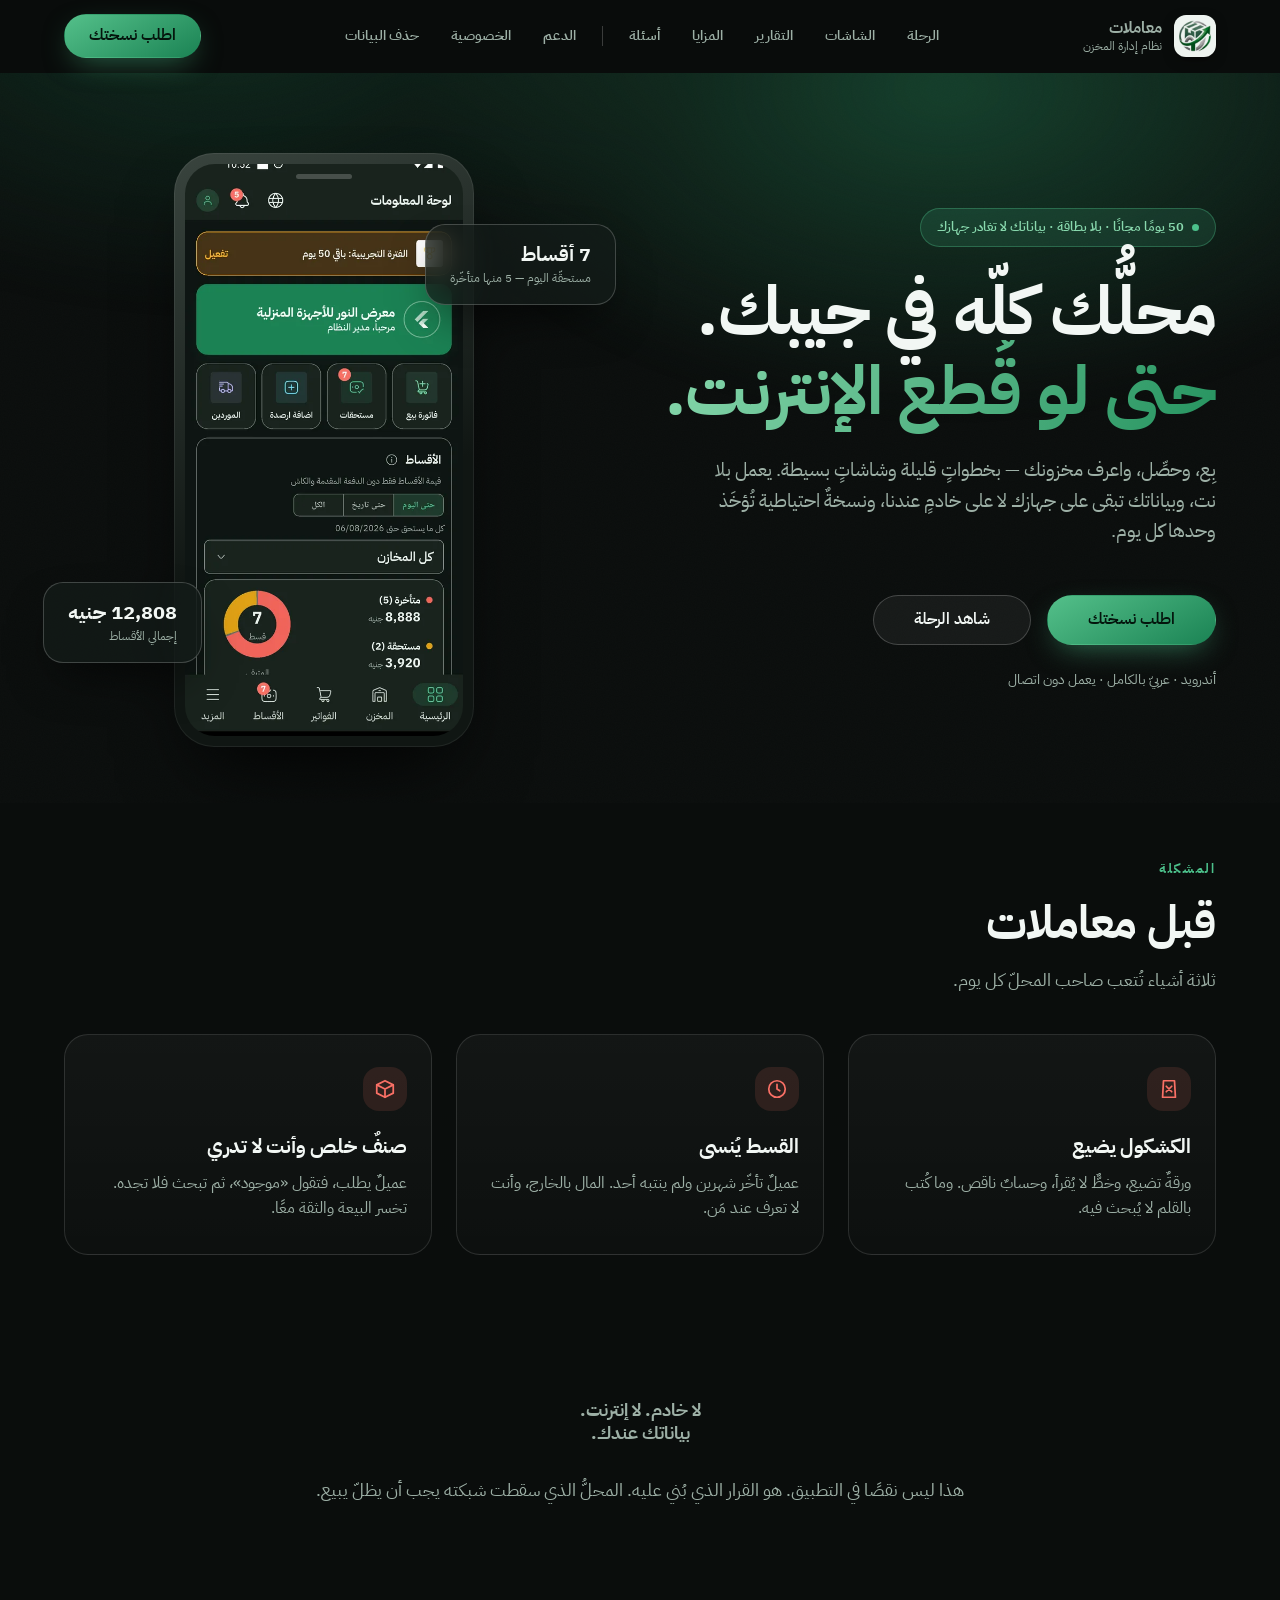
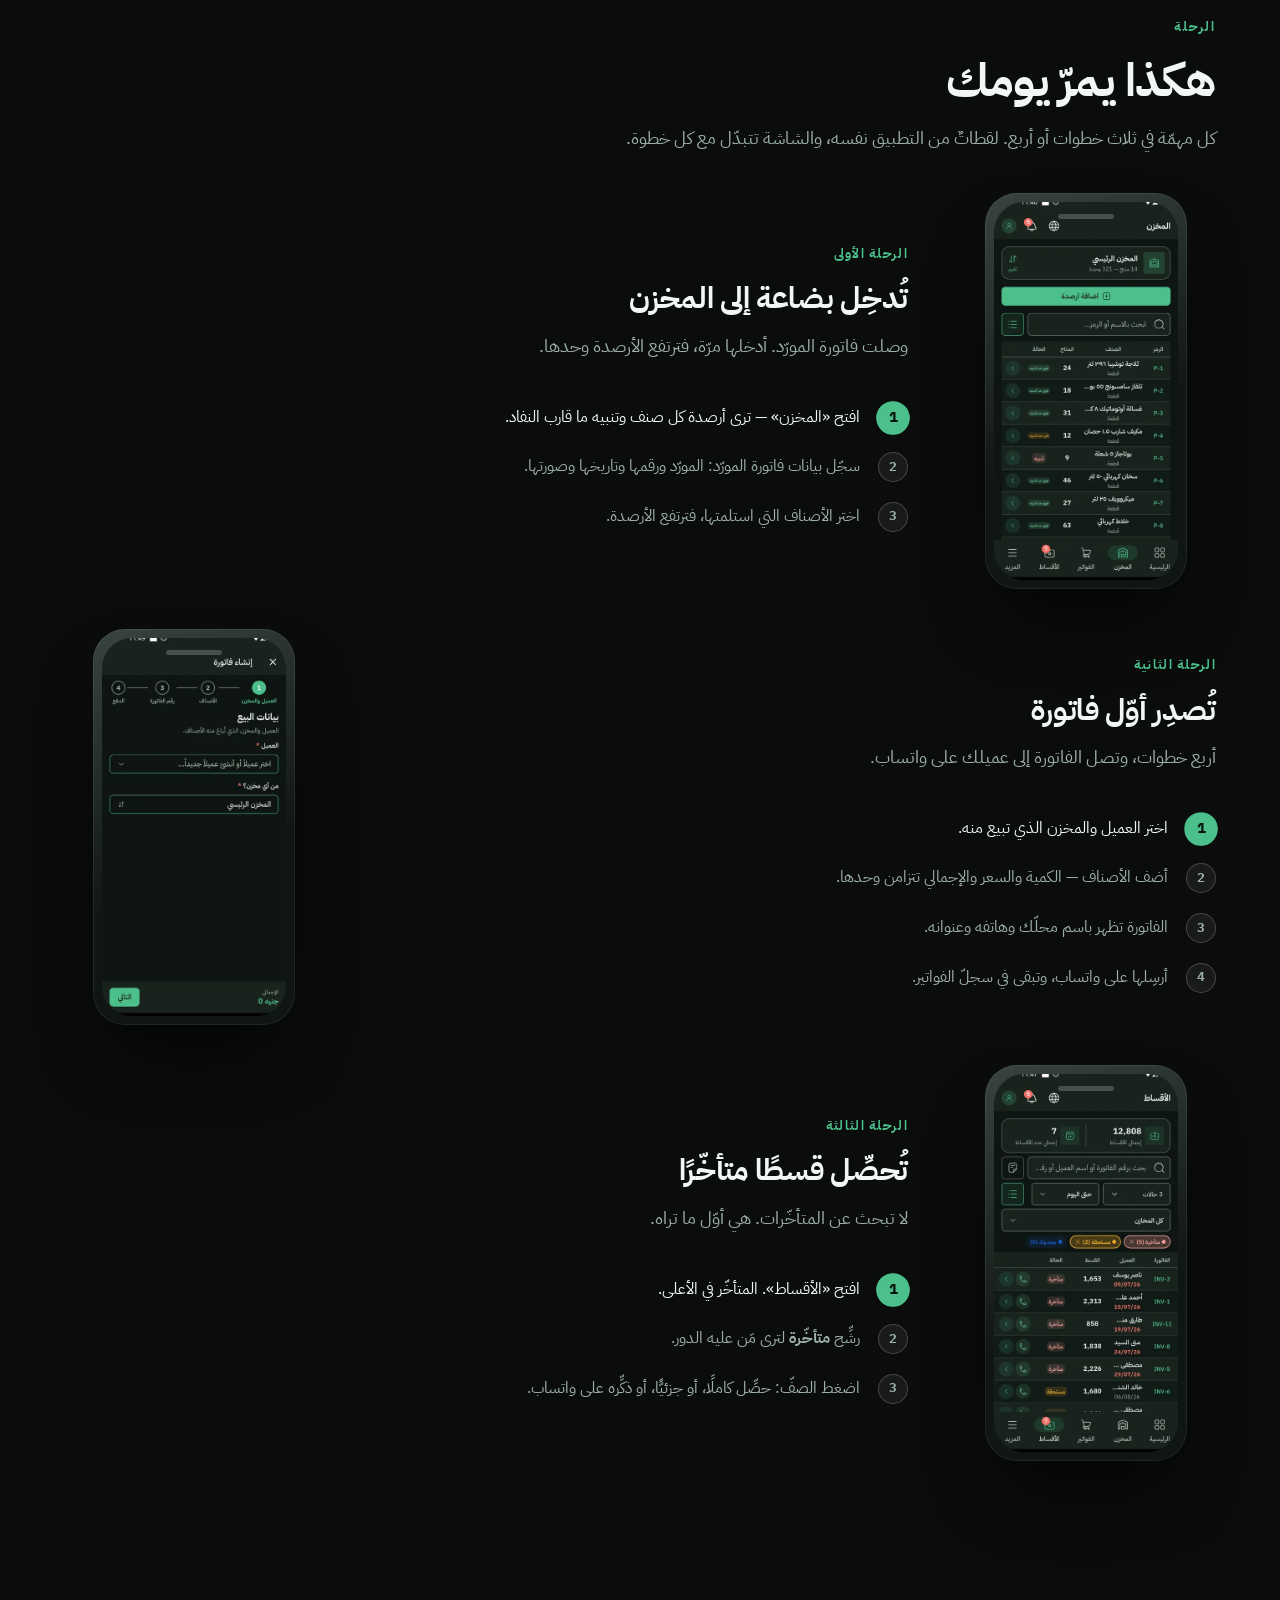
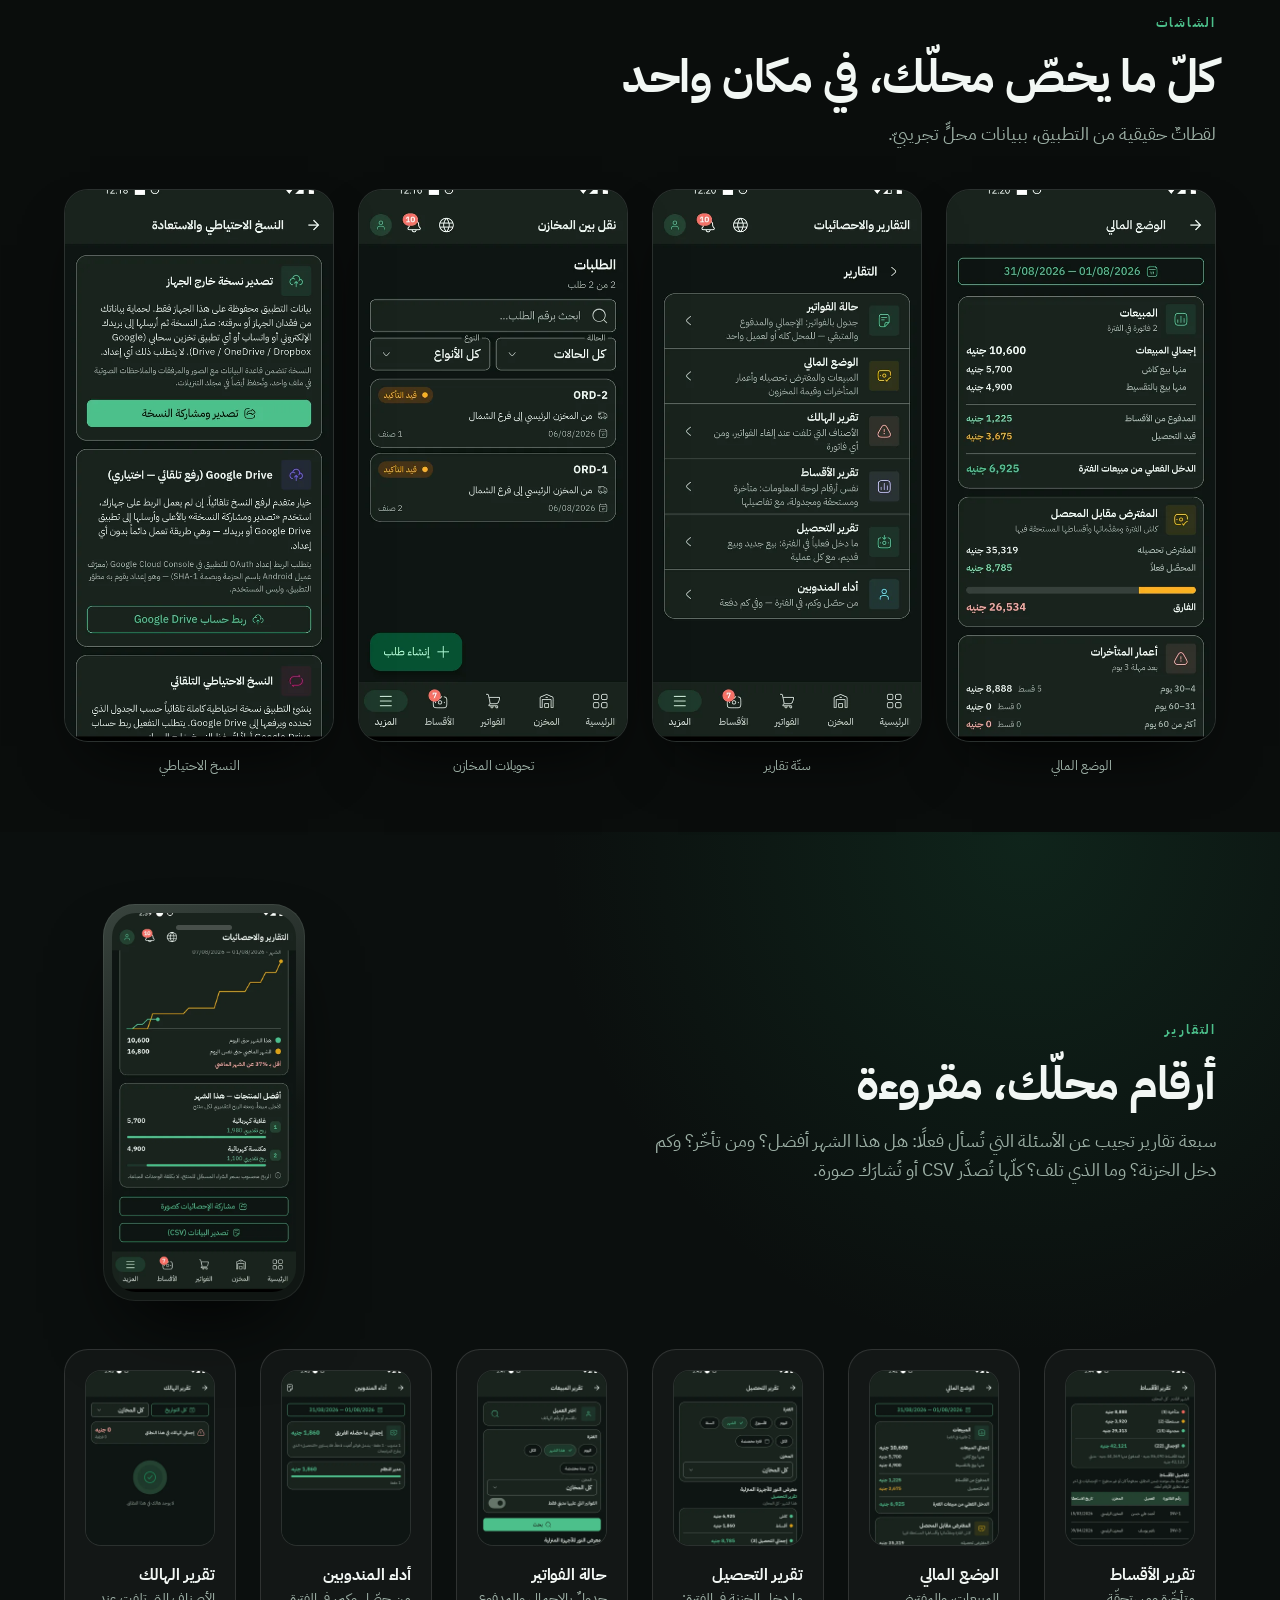
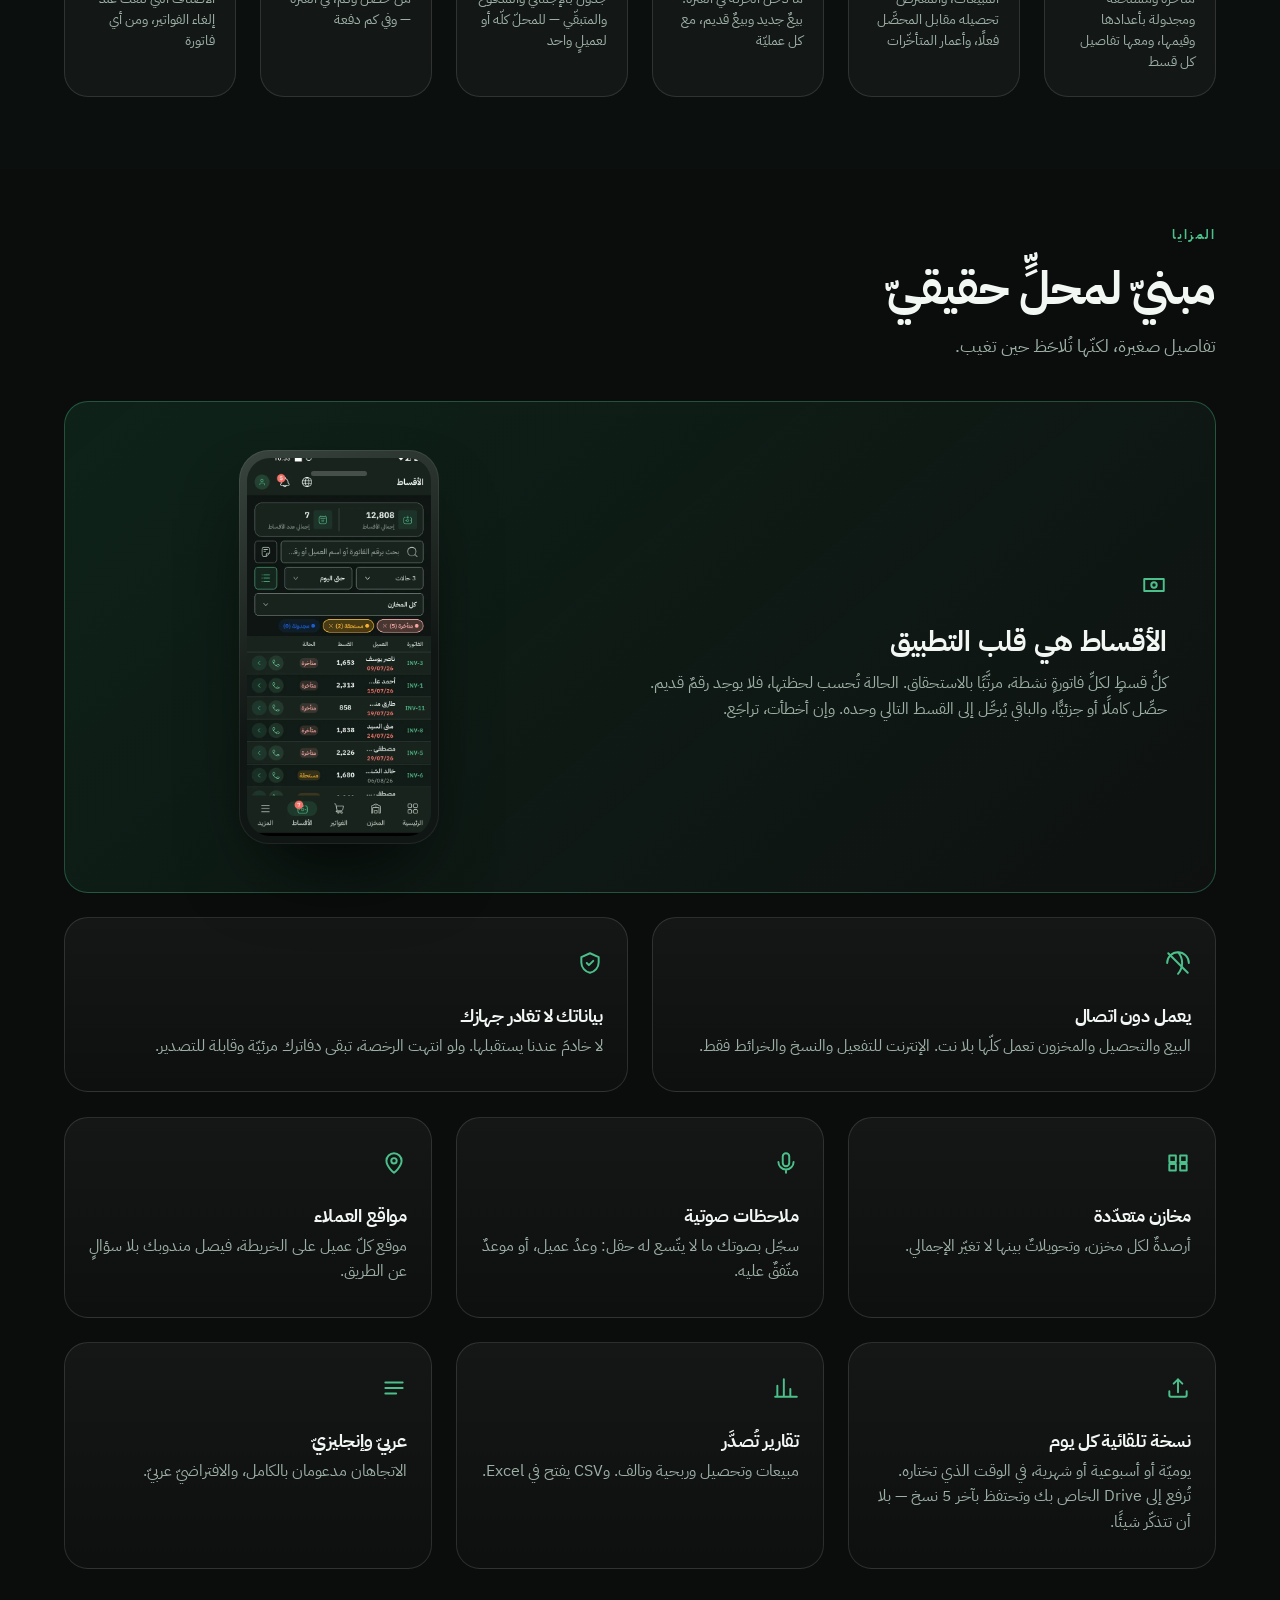
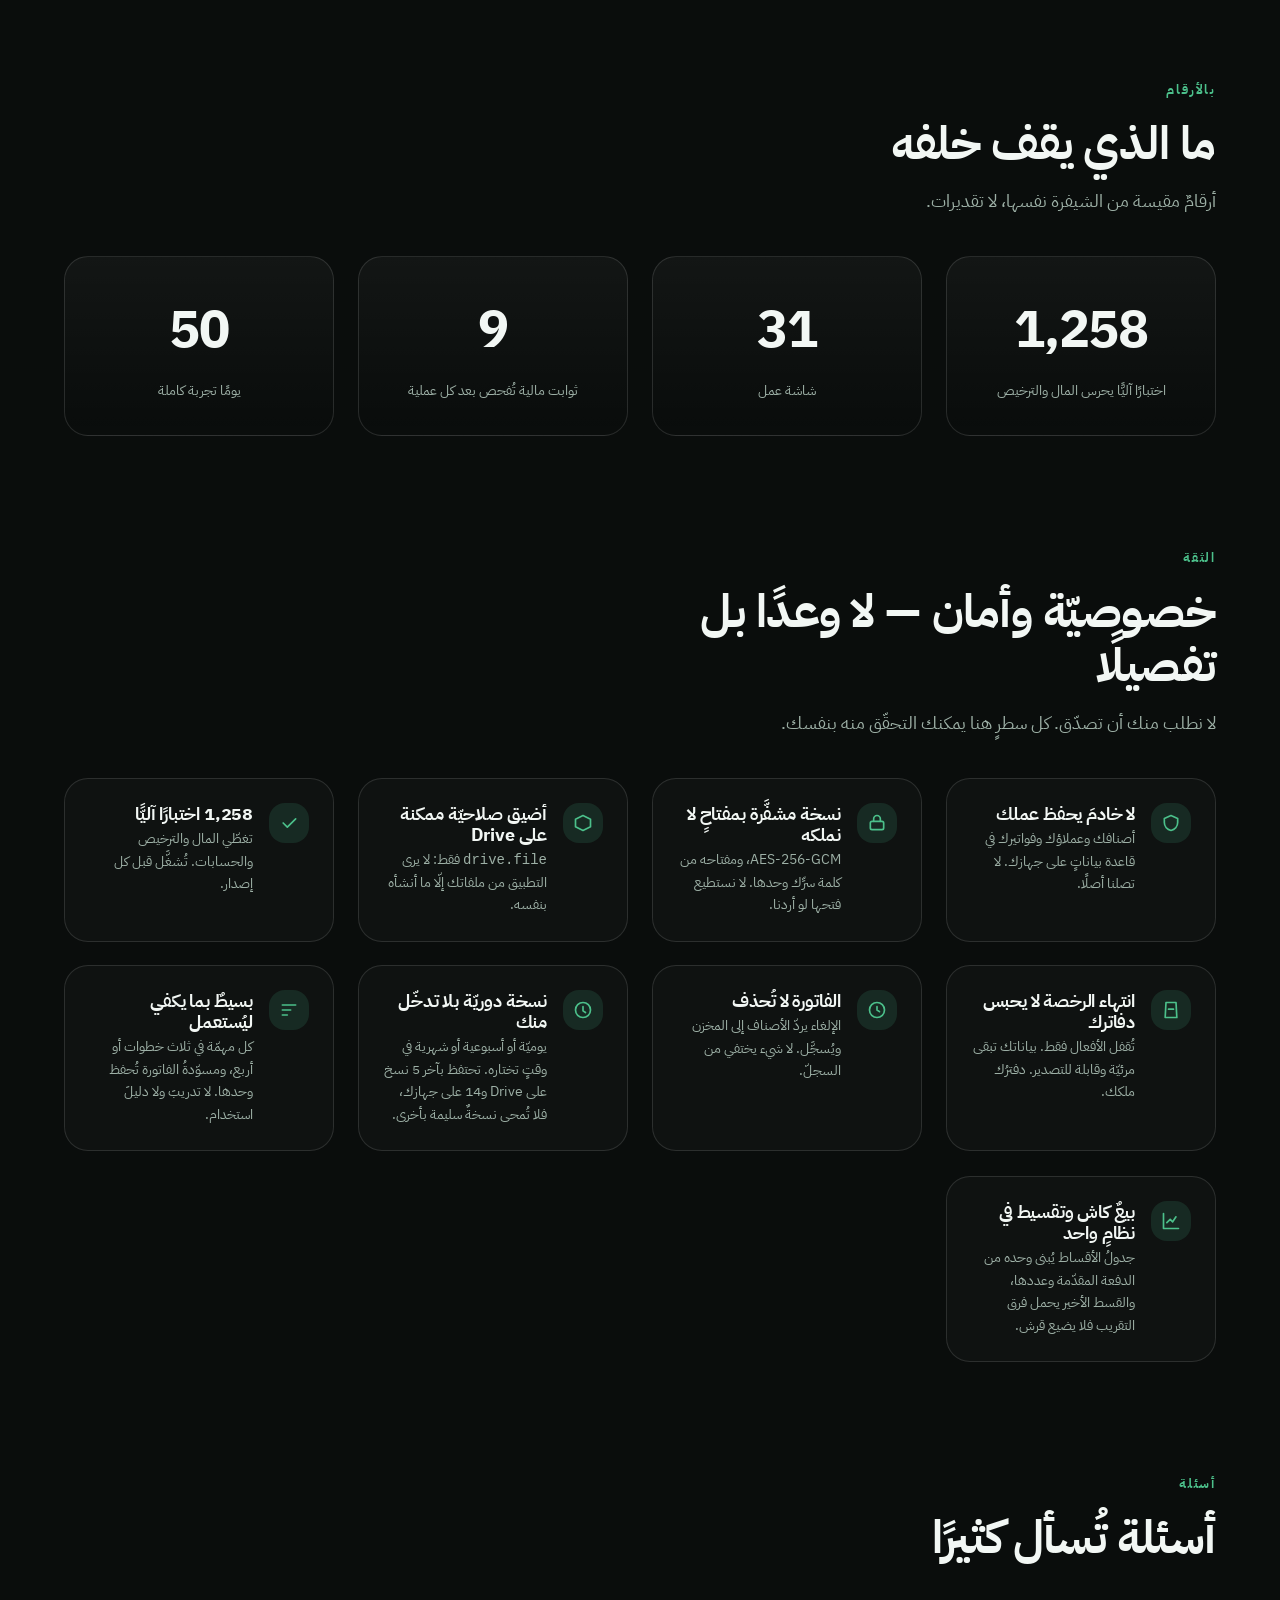
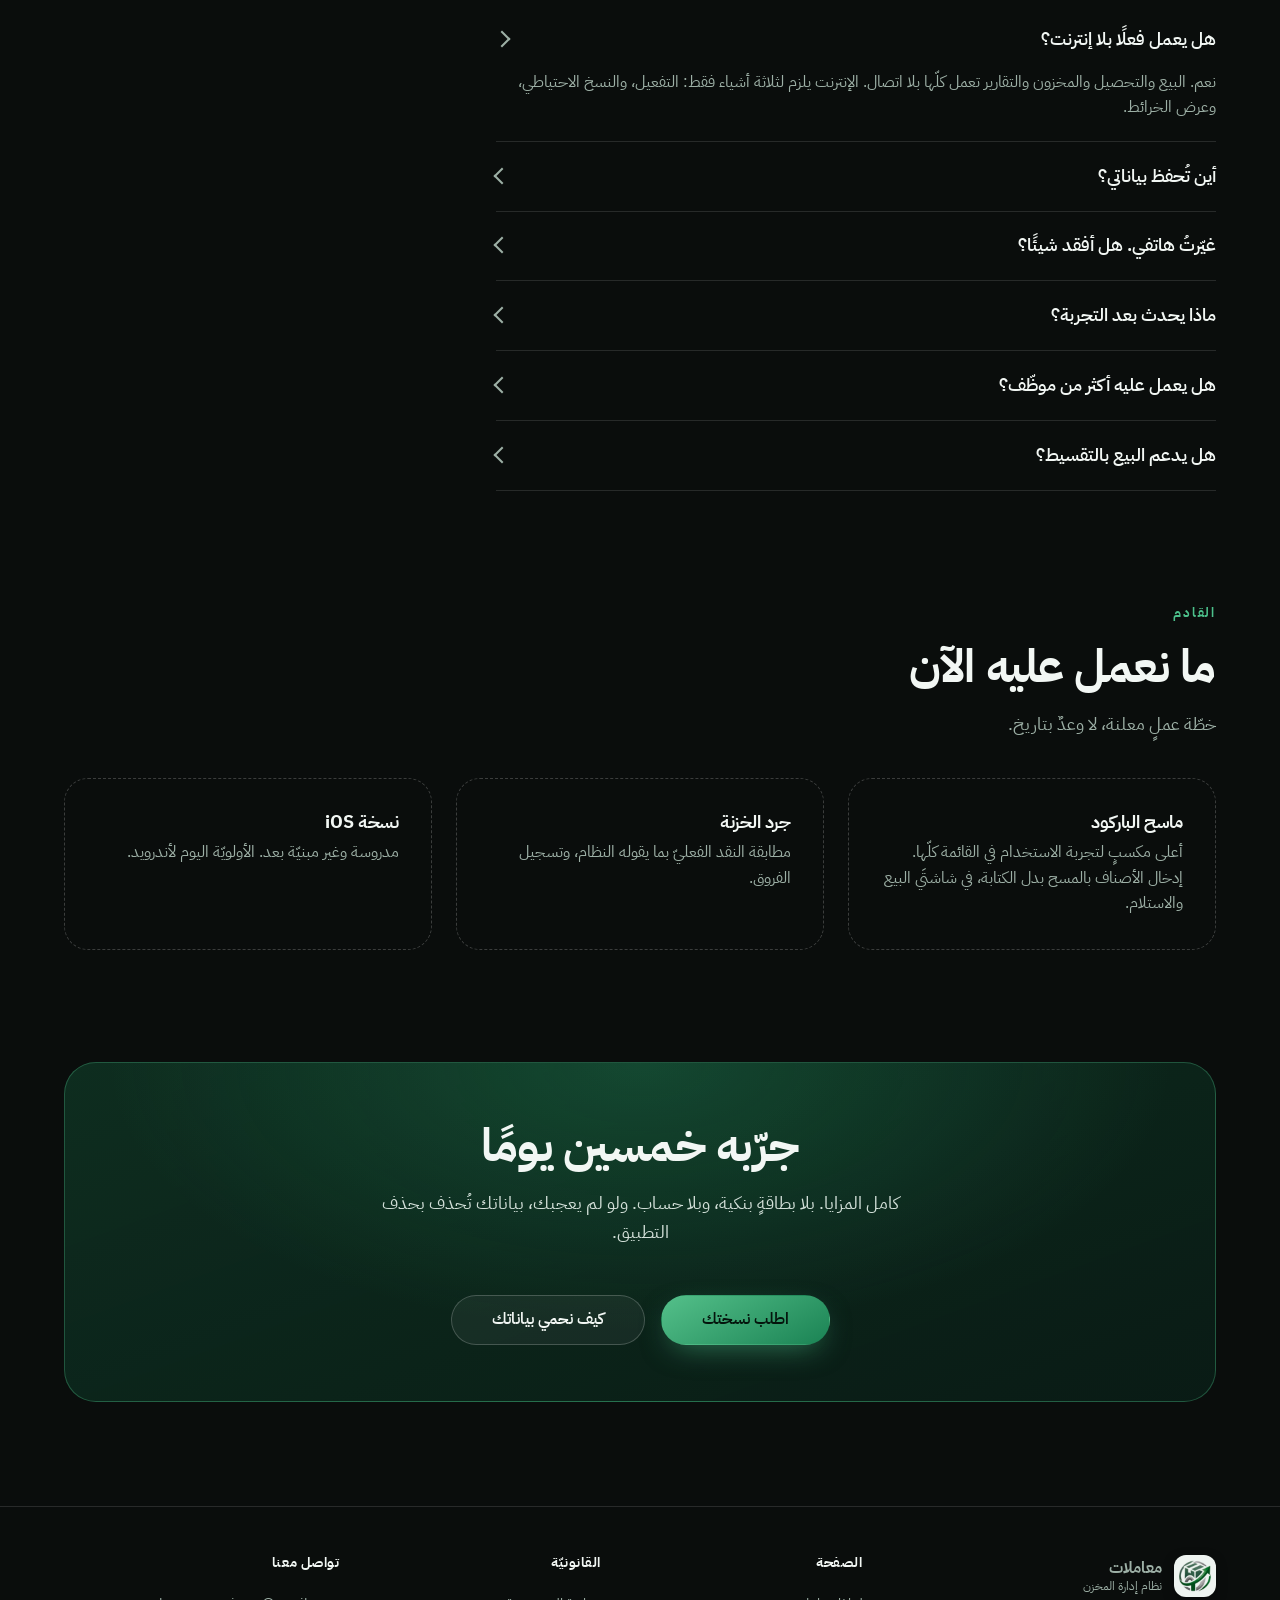
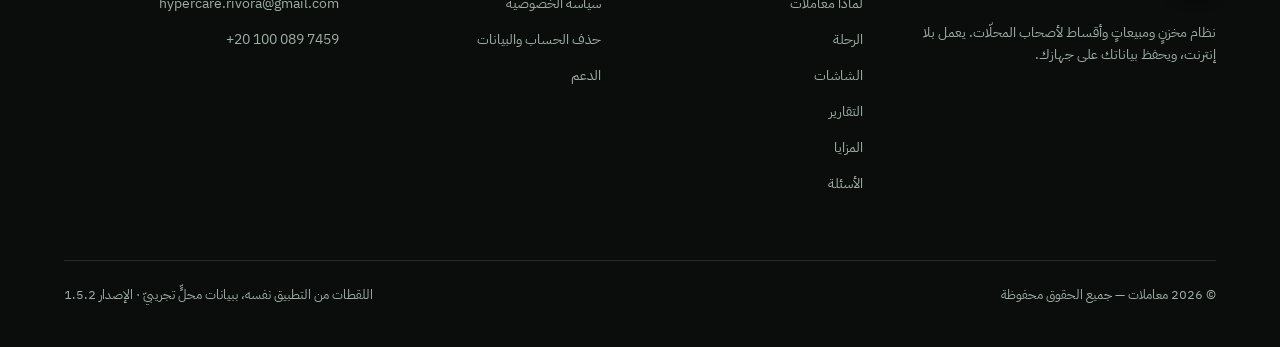
==== commit 2f2ca535: "The real icon, and a correction to what I claimed about it STORE.md said the app still shipped Flutt" ====
--- a/index.html
+++ b/index.html
@@ -8,9 +8,12 @@
 <meta name="theme-color" content="#0a0d0c">
 <meta property="og:title" content="معاملات — مخزنك ومبيعاتك وأقساطك، بلا إنترنت">
 <meta property="og:description" content="بِع، وحصّل، واعرف مخزونك — بلا إنترنت. وبياناتك تبقى على جهازك.">
+<meta property="og:image" content="https://rrivora.github.io/moamalat-site/assets/icon/icon-512.png">
 <meta property="og:type" content="website">
 <meta property="og:locale" content="ar_EG">
-<link rel="icon" href="data:image/svg+xml,%3Csvg xmlns=%27http://www.w3.org/2000/svg%27 viewBox=%270 0 64 64%27%3E%3Crect width=%2764%27 height=%2764%27 rx=%2714%27 fill=%27%231b8354%27/%3E%3Ctext x=%2732%27 y=%2744%27 font-size=%2736%27 font-family=%27sans-serif%27 font-weight=%27bold%27 fill=%27%23fff%27 text-anchor=%27middle%27%3E%D9%85%3C/text%3E%3C/svg%3E">
+<link rel="icon" type="image/png" sizes="32x32" href="assets/icon/icon-32.png">
+<link rel="icon" type="image/png" sizes="512x512" href="assets/icon/icon-512.png">
+<link rel="apple-touch-icon" sizes="180x180" href="assets/icon/icon-180.png">
 <link rel="preload" href="assets/fonts/IBMPlexSansArabic-Regular.woff2" as="font" type="font/woff2" crossorigin>
 <link rel="stylesheet" href="assets/landing.css">
 </head>
@@ -21,7 +24,7 @@
 <header class="nav" id="nav">
   <div class="shell">
     <a class="brand" href="index.html">
-      <span class="brand-mark" aria-hidden="true">م</span>
+      <img class="brand-mark" src="assets/icon/mark.webp" width="96" height="96" alt="" aria-hidden="true">
       <span>
         <b>معاملات</b>
         <span>نظام إدارة المخزن</span>
@@ -558,7 +561,7 @@
     <div class="foot-grid">
       <div>
         <a class="brand" href="index.html">
-          <span class="brand-mark" aria-hidden="true">م</span>
+          <img class="brand-mark" src="assets/icon/mark.webp" width="96" height="96" alt="" aria-hidden="true">
           <span><b>معاملات</b><span>نظام إدارة المخزن</span></span>
         </a>
         <p class="foot-about">
--- a/assets/landing.css
+++ b/assets/landing.css
@@ -138,11 +138,11 @@
 .brand { display: inline-flex; align-items: center; gap: var(--s-md); text-decoration: none; color: var(--fg); }
 .brand:hover { color: var(--fg); }
 .brand-mark {
-  inline-size: 38px; block-size: 38px; flex: none; border-radius: var(--r-xl);
-  background: linear-gradient(150deg, var(--p-400), var(--p-700));
-  color: #04140c; display: grid; place-items: center;
-  font-weight: 700; font-size: 18px;
-  box-shadow: 0 6px 18px -6px rgba(76, 192, 139, .55);
+  inline-size: 42px; block-size: 42px; flex: none;
+  object-fit: contain; display: block;
+  padding: 5px; border-radius: var(--r-xl);
+  background: #eef4f0;
+  box-shadow: 0 4px 14px -4px rgba(0, 0, 0, .6);
 }
 .brand b { display: block; font-size: 16px; line-height: 1.3; }
 .brand span { display: block; font-size: 12px; line-height: 1.3; color: var(--fg-muted); font-weight: 400; }
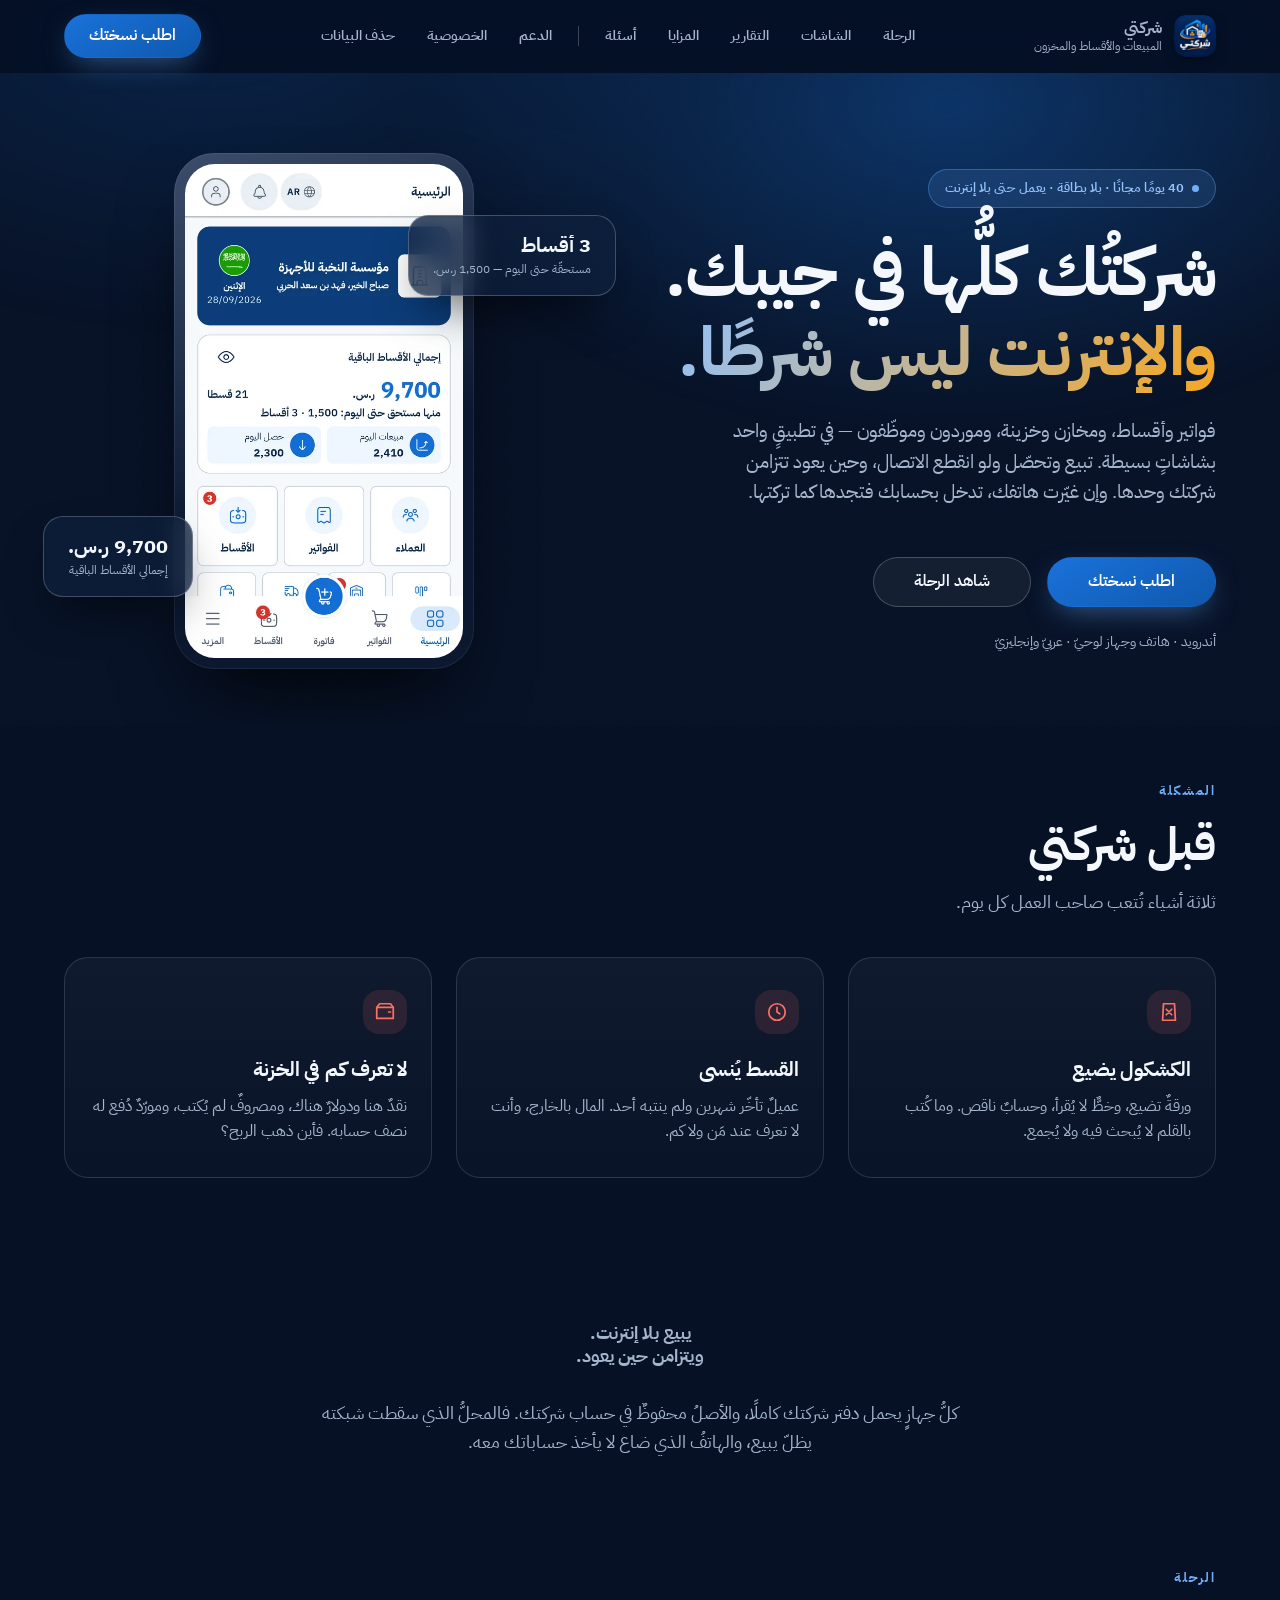
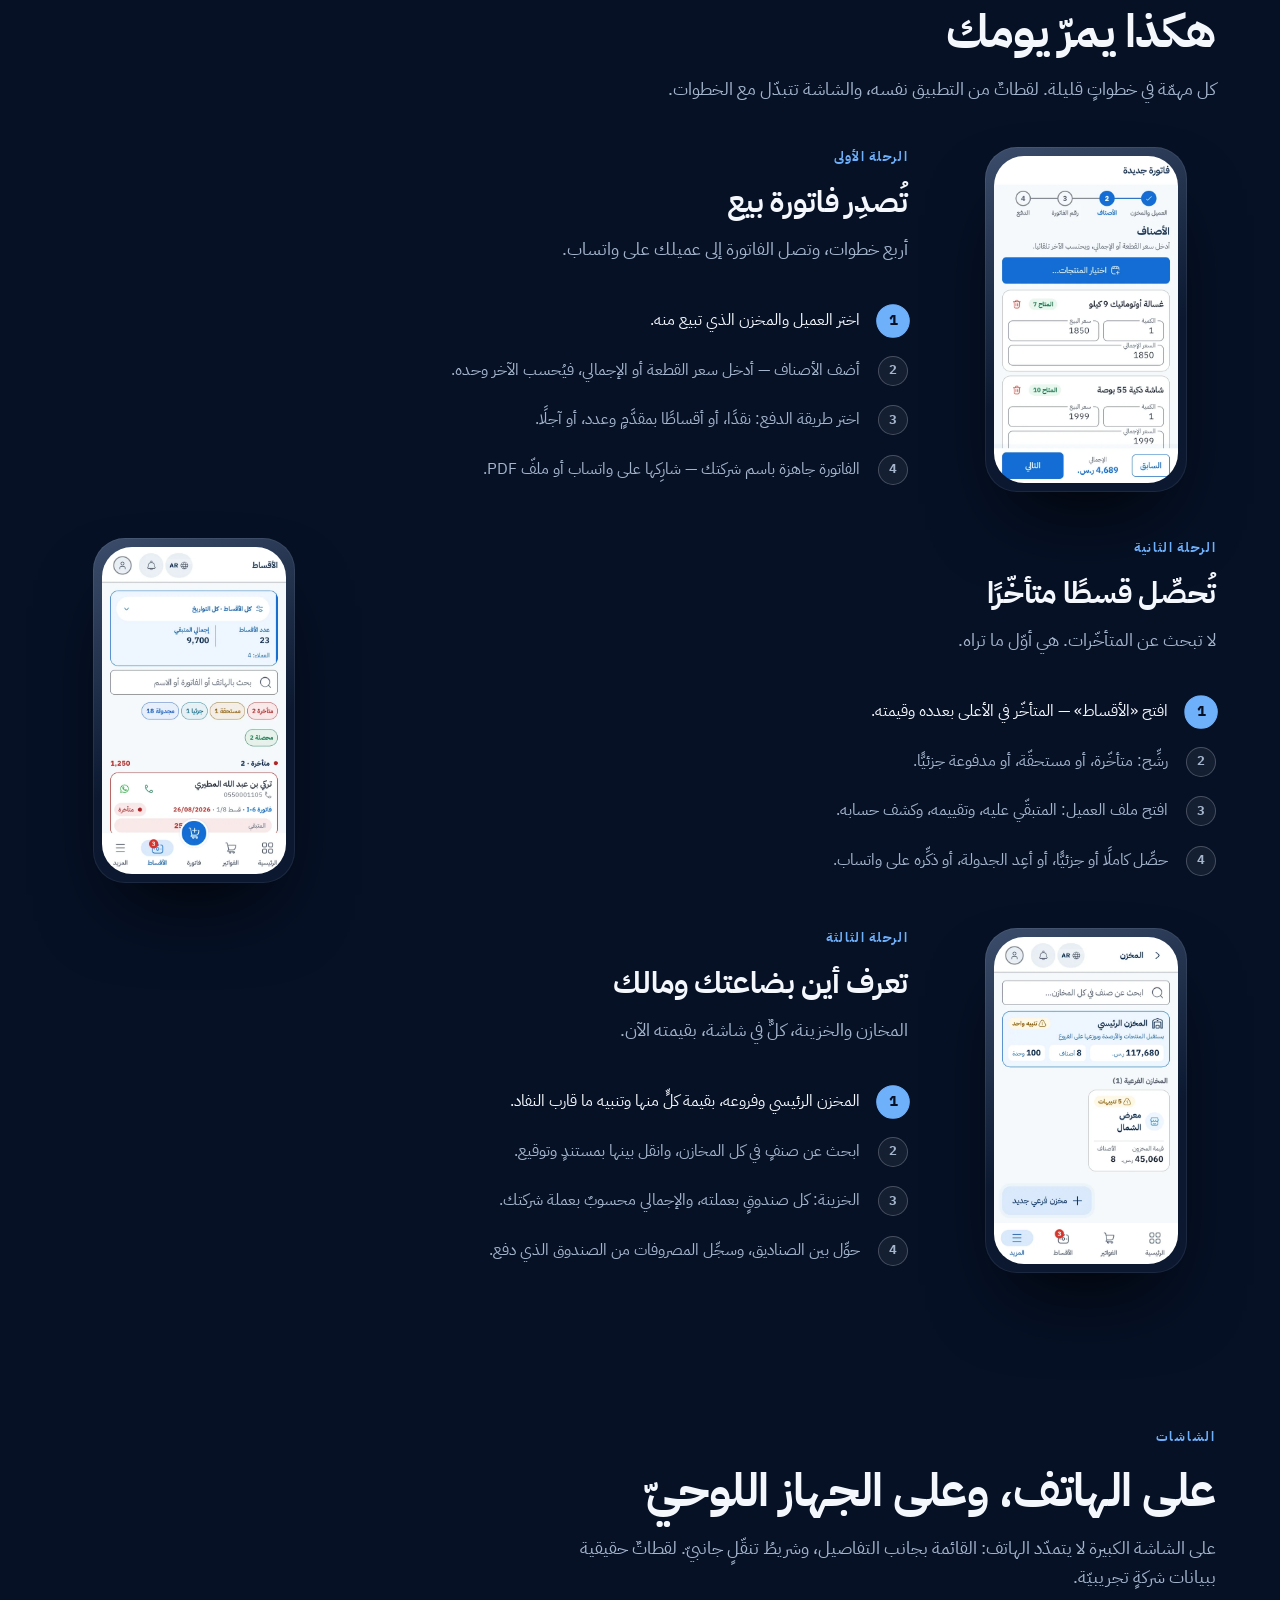
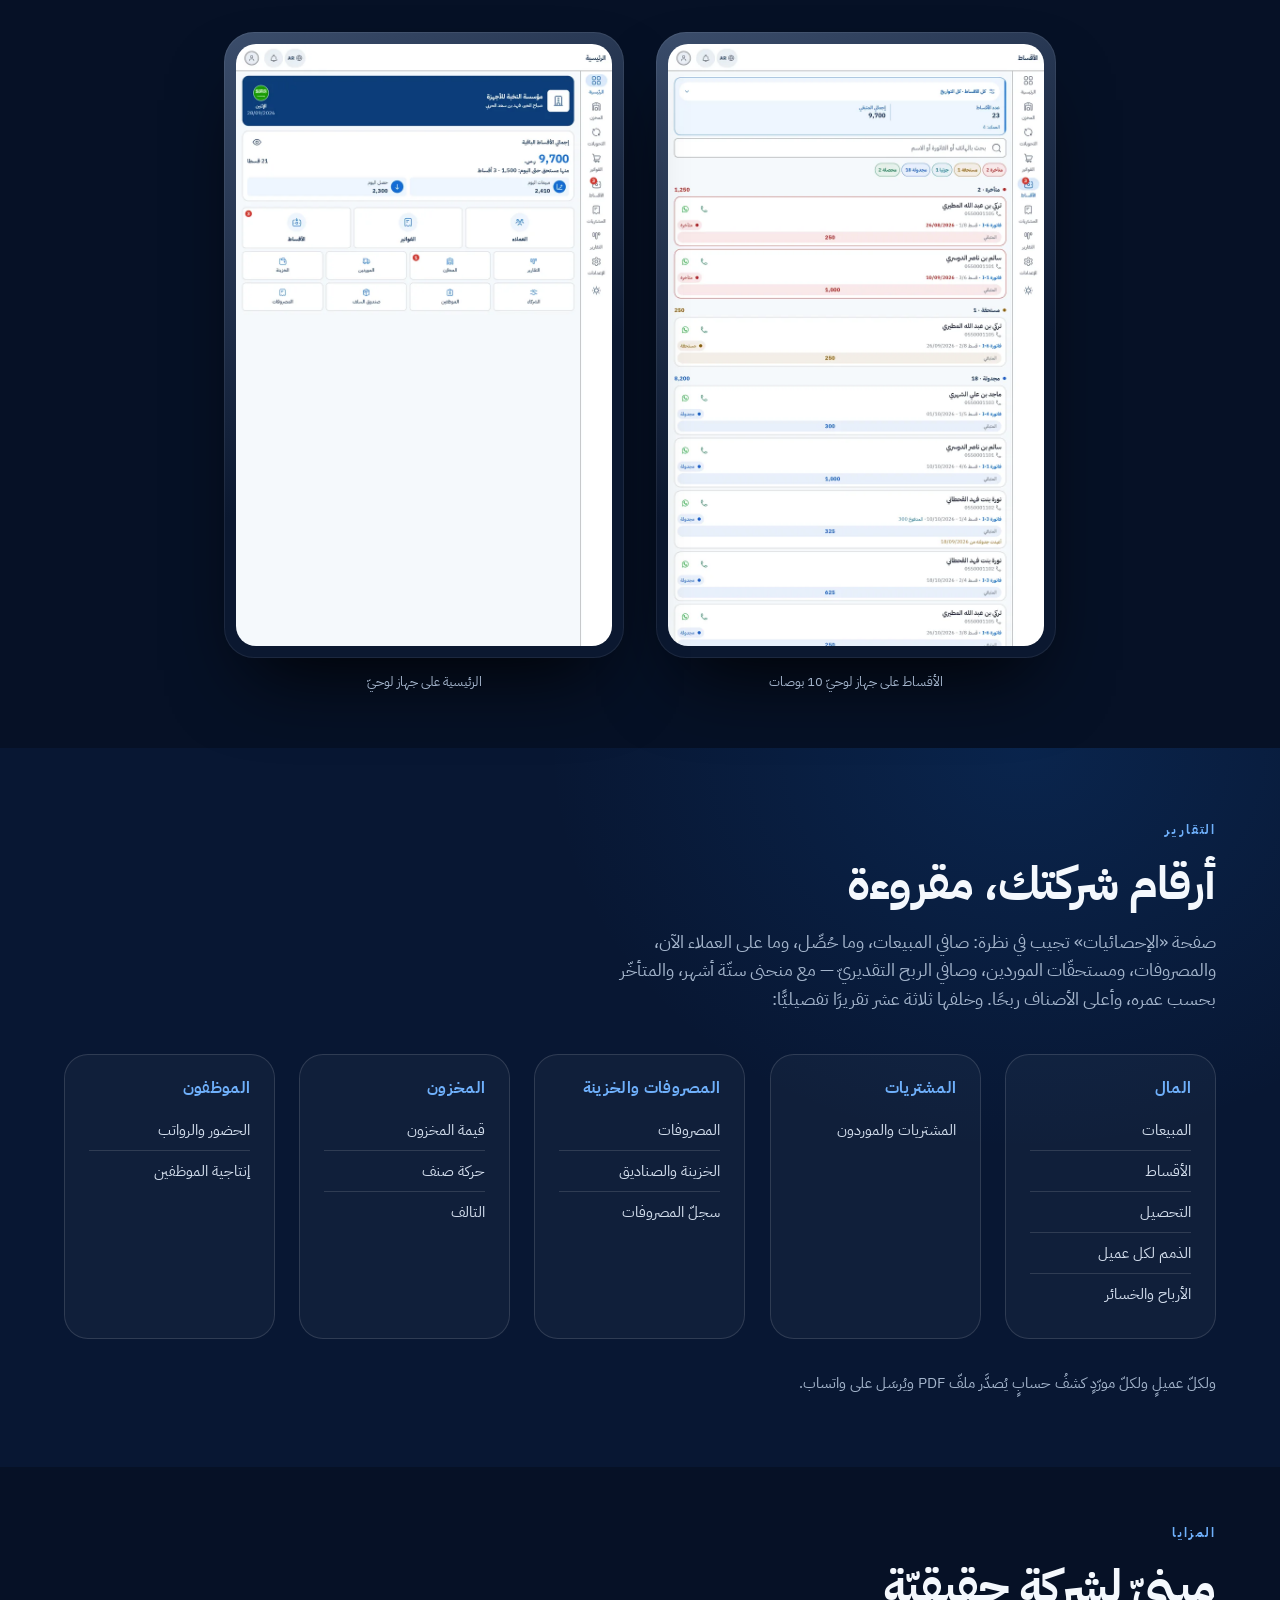
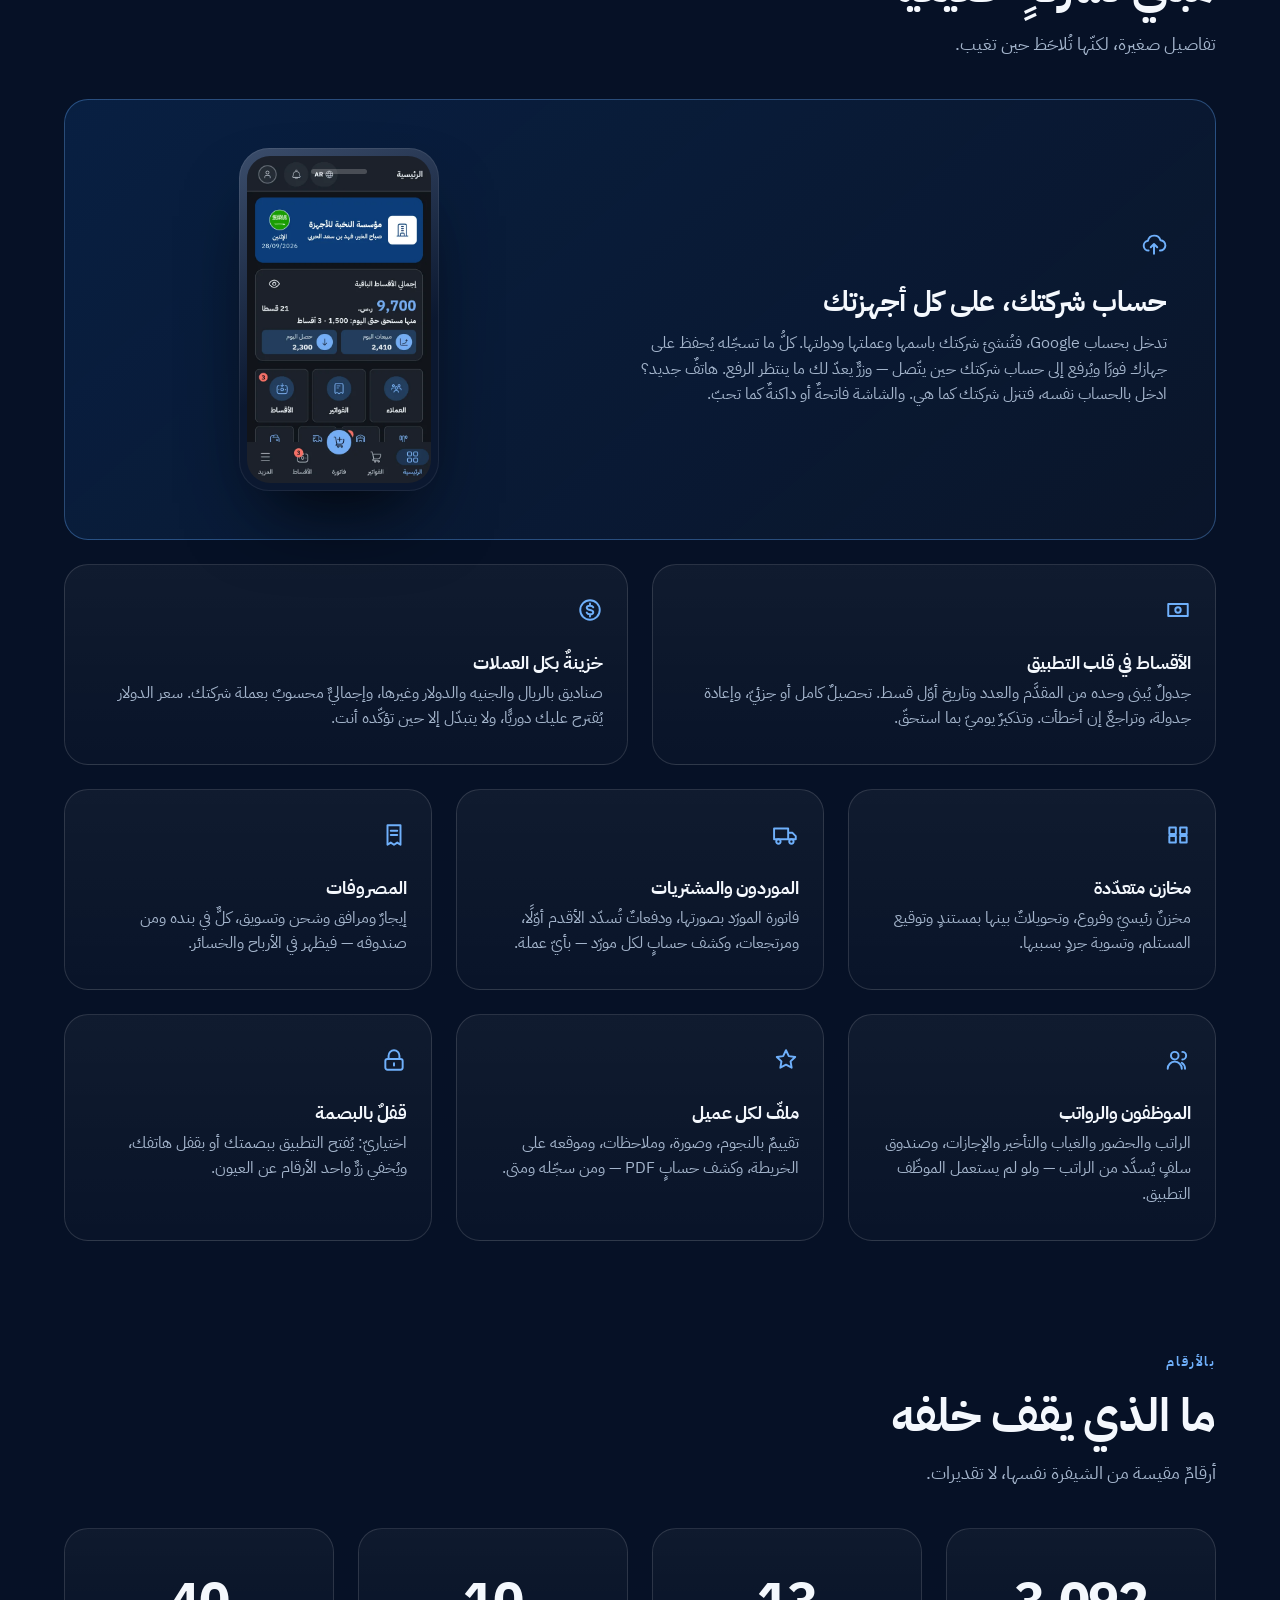
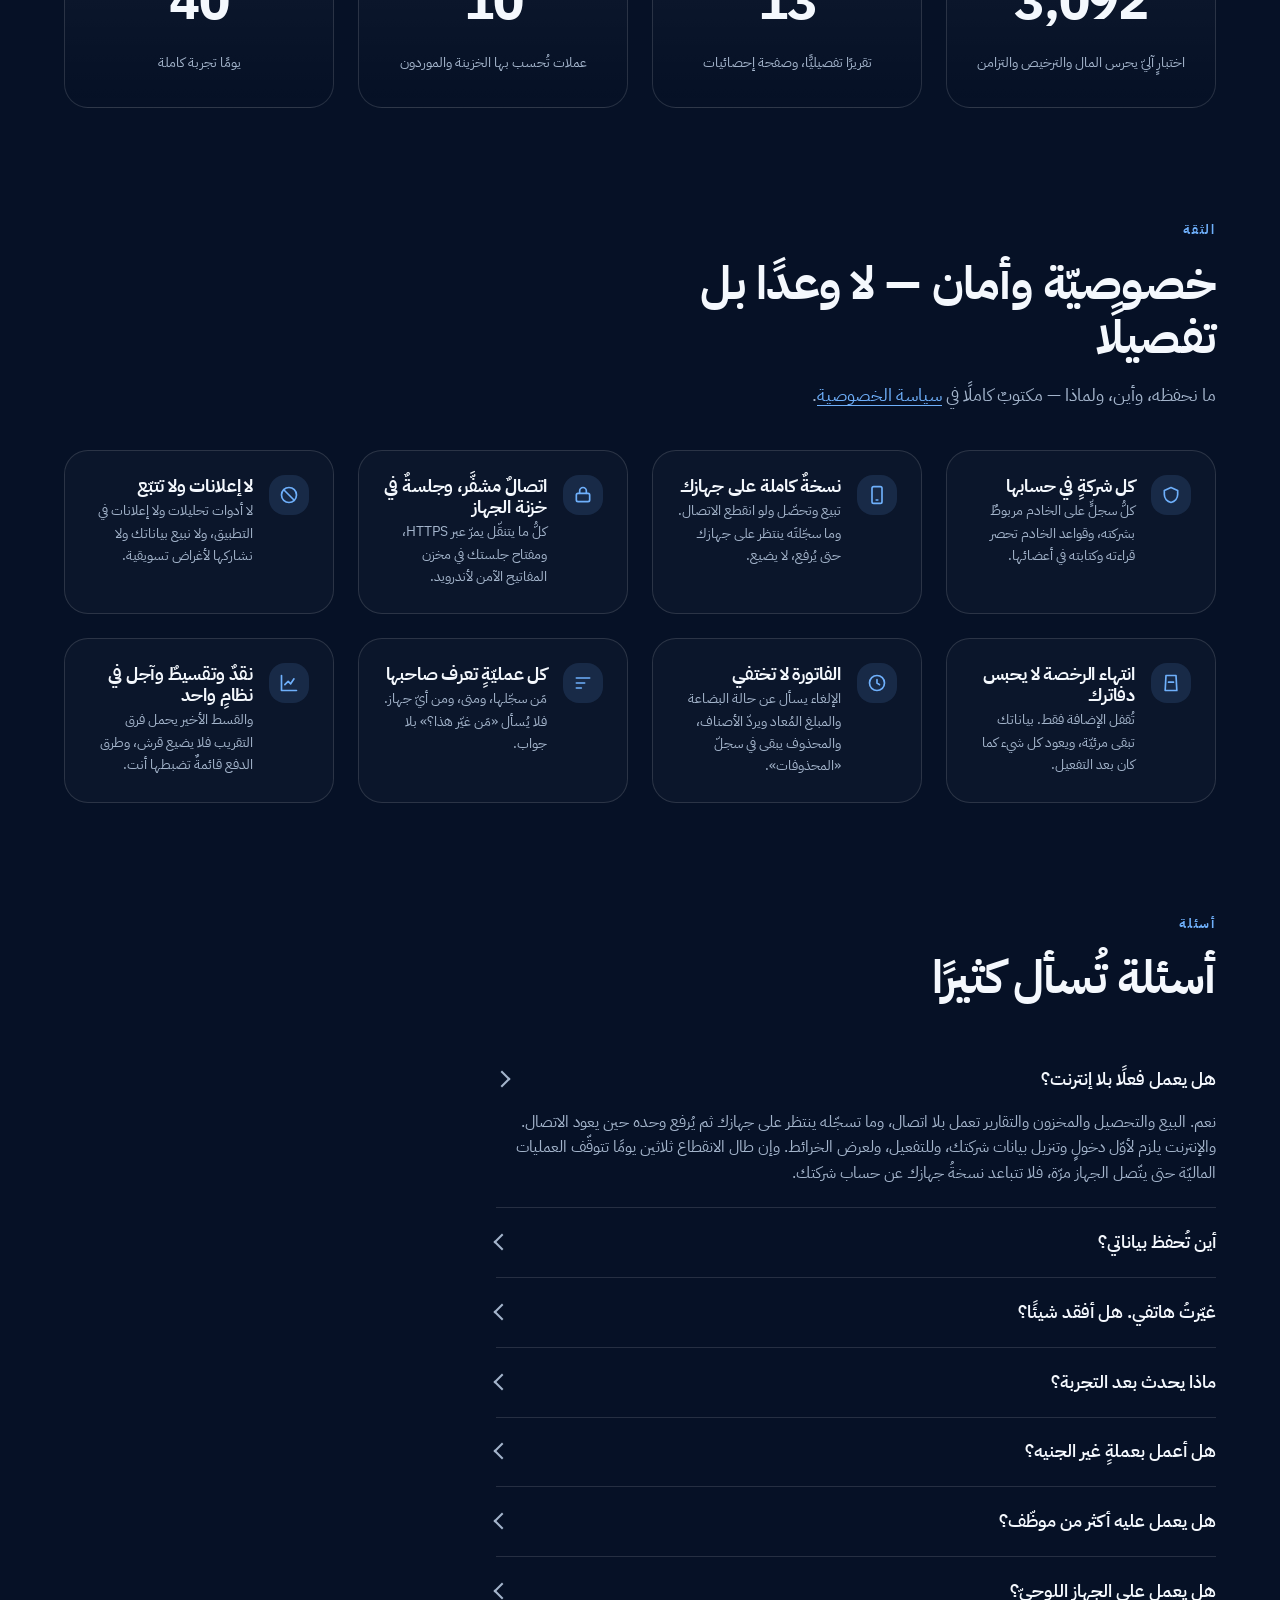
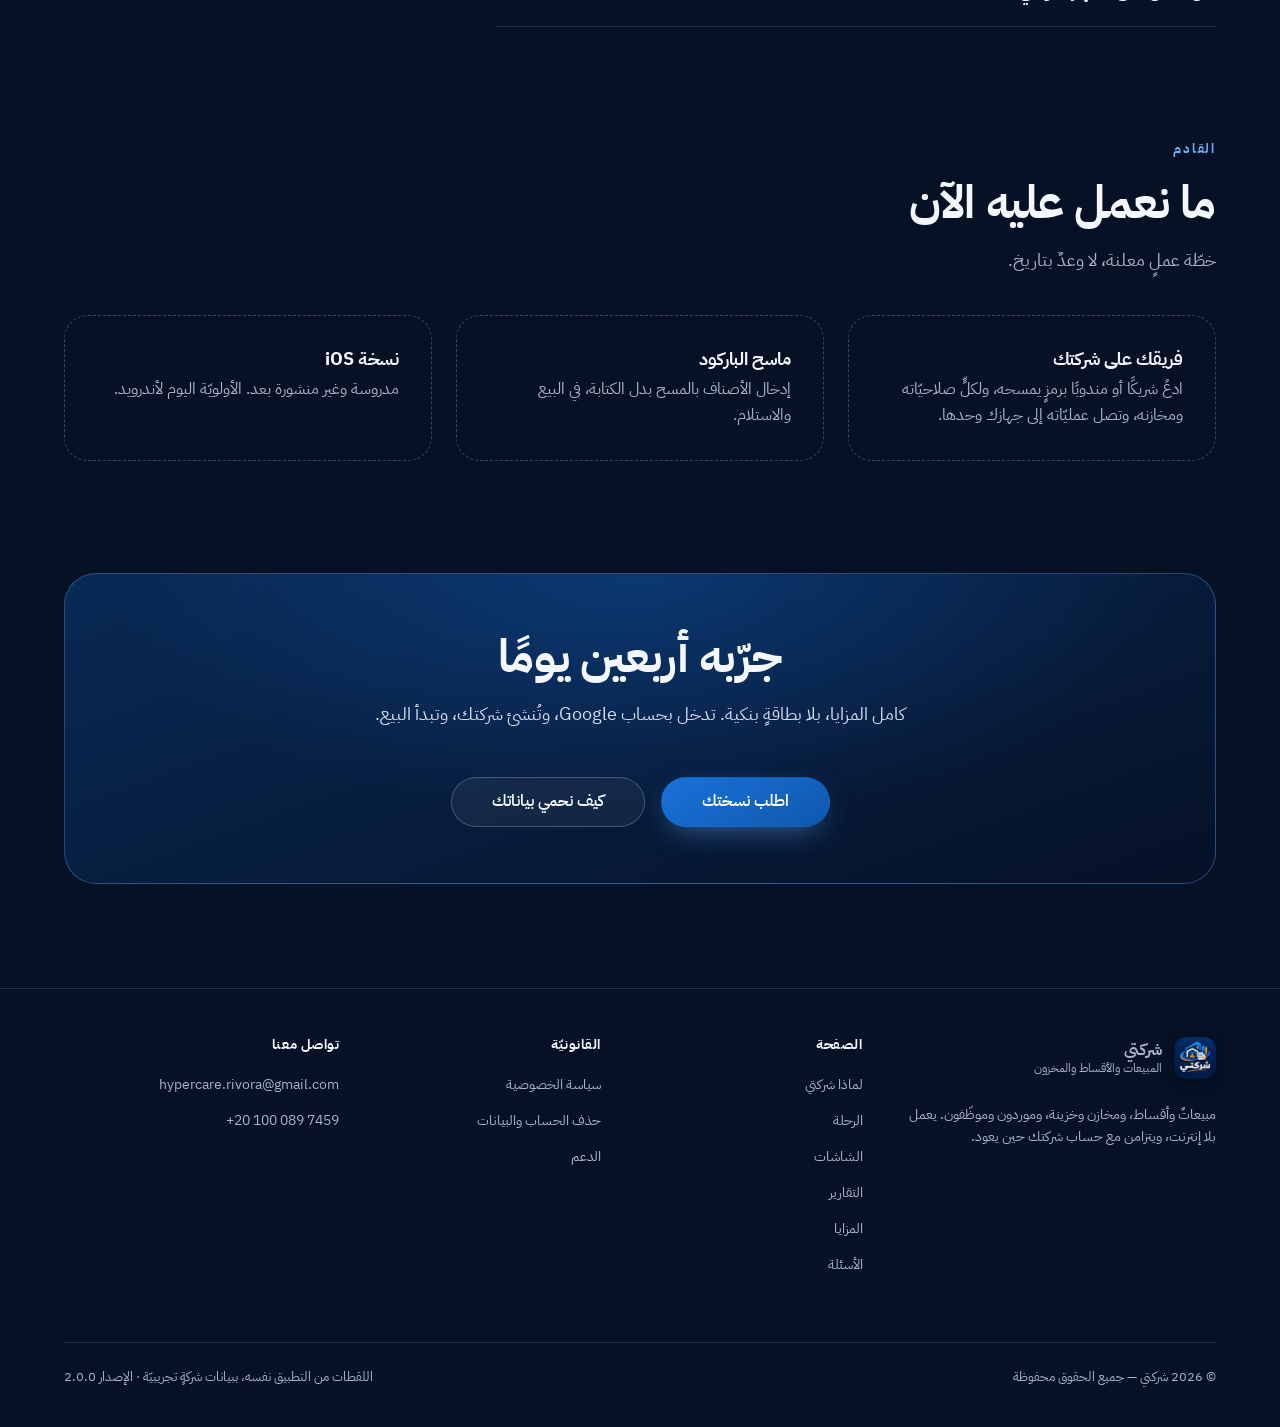
==== commit b7d3e37a: "«معاملات» صار «شركتي» — والموقع يقول ما يفعله الإصدار 2.0 فعلًا التطبيق لم يعد دفترًا على الجهاز وحد" ====
--- a/index.html
+++ b/index.html
@@ -3,12 +3,14 @@
 <head>
 <meta charset="utf-8">
 <meta name="viewport" content="width=device-width, initial-scale=1">
-<title>معاملات — مخزنك ومبيعاتك وأقساطك، بلا إنترنت</title>
-<meta name="description" content="تطبيق أندرويد لإدارة المخزن والمبيعات والأقساط. يعمل بلا إنترنت، ويحفظ بياناتك على جهازك. فاتورة تصل عميلك على واتساب، ولوحة تلاحق الأقساط المتأخّرة.">
-<meta name="theme-color" content="#0a0d0c">
-<meta property="og:title" content="معاملات — مخزنك ومبيعاتك وأقساطك، بلا إنترنت">
-<meta property="og:description" content="بِع، وحصّل، واعرف مخزونك — بلا إنترنت. وبياناتك تبقى على جهازك.">
-<meta property="og:image" content="https://rrivora.github.io/moamalat-site/assets/icon/icon-512.png">
+<title>شركتي — مبيعاتك وأقساطك ومخزونك وخزينتك في مكانٍ واحد</title>
+<meta name="description" content="تطبيق أندرويد لإدارة المبيعات والأقساط والمخازن والخزينة والموردين والموظفين. يعمل بلا إنترنت ويتزامن حين يعود، وبياناتك في حساب شركتك تنزل على أي هاتفٍ جديد كما هي.">
+<meta name="theme-color" content="#061126">
+<meta property="og:title" content="شركتي — مبيعاتك وأقساطك ومخزونك في مكانٍ واحد">
+<meta property="og:description" content="بِع وحصِّل ولو انقطع الإنترنت. وحين يعود، تتزامن شركتك وحدها.">
+<meta property="og:image" content="https://rrivora.github.io/moamalat-site/assets/og.png">
+<meta property="og:image:width" content="1024">
+<meta property="og:image:height" content="500">
 <meta property="og:type" content="website">
 <meta property="og:locale" content="ar_EG">
 <link rel="icon" type="image/png" sizes="32x32" href="assets/icon/icon-32.png">
@@ -26,8 +28,8 @@
     <a class="brand" href="index.html">
       <img class="brand-mark" src="assets/icon/mark.webp" width="96" height="96" alt="" aria-hidden="true">
       <span>
-        <b>معاملات</b>
-        <span>نظام إدارة المخزن</span>
+        <b>شركتي</b>
+        <span>المبيعات والأقساط والمخزون</span>
       </span>
     </a>
     <nav class="nav-links" aria-label="أقسام الصفحة">
@@ -53,33 +55,33 @@
       <div class="hero-grid">
 
         <div>
-          <span class="pill rv"><span class="pill-dot" aria-hidden="true"></span>50 يومًا مجانًا · بلا بطاقة · بياناتك لا تغادر جهازك</span>
-          <h1 class="d1 rv">محلُّك كلّه في جيبك.<br><em>حتى لو قُطع الإنترنت.</em></h1>
+          <span class="pill rv"><span class="pill-dot" aria-hidden="true"></span>40 يومًا مجانًا · بلا بطاقة · يعمل حتى بلا إنترنت</span>
+          <h1 class="d1 rv">شركتُك كلُّها في جيبك.<br><em>والإنترنت ليس شرطًا.</em></h1>
           <p class="hero-lede rv">
-            بِع، وحصِّل، واعرف مخزونك — بخطواتٍ قليلة وشاشاتٍ بسيطة.
-            يعمل بلا نت، وبياناتك تبقى على جهازك لا على خادمٍ عندنا،
-            ونسخةٌ احتياطية تُؤخَذ وحدها كل يوم.
+            فواتير وأقساط، ومخازن وخزينة، وموردون وموظّفون — في تطبيقٍ واحد
+            بشاشاتٍ بسيطة. تبيع وتحصّل ولو انقطع الاتصال، وحين يعود تتزامن
+            شركتك وحدها. وإن غيّرت هاتفك، تدخل بحسابك فتجدها كما تركتها.
           </p>
           <div class="hero-cta rv">
             <a class="btn btn-primary" href="support.html">اطلب نسختك</a>
             <a class="btn btn-ghost" href="#journey">شاهد الرحلة</a>
           </div>
-          <p class="hero-note rv">أندرويد · عربيّ بالكامل · يعمل دون اتصال</p>
+          <p class="hero-note rv">أندرويد · هاتف وجهاز لوحيّ · عربيّ وإنجليزيّ</p>
         </div>
 
         <div class="hero-stage rv">
           <div class="floaty floaty-a glass" aria-hidden="true">
-            <b>7 أقساط</b>
-            <span>مستحقّة اليوم — 5 منها متأخّرة</span>
+            <b>3 أقساط</b>
+            <span>مستحقّة حتى اليوم — 1,500 ر.س.</span>
           </div>
           <div class="phone" id="heroPhone">
-            <img src="assets/shots/dashboard.webp" width="520" height="1069"
-                 alt="لوحة معلومات معاملات: الأقساط المتأخّرة والمستحقّة برسمٍ دائريّ، واختصارات فاتورة بيع وإضافة أرصدة"
+            <img src="assets/shots/01-home.webp" width="540" height="960"
+                 alt="الشاشة الرئيسية في شركتي: بطاقة الشركة بعلم دولتها وتاريخ اليوم، وإجمالي الأقساط الباقية 9,700 ريال، ومبيعات اليوم وتحصيله، واختصارات العملاء والفواتير والأقساط"
                  loading="eager" decoding="async" fetchpriority="high">
           </div>
           <div class="floaty floaty-b glass" aria-hidden="true">
-            <b>12,808 جنيه</b>
-            <span>إجمالي الأقساط</span>
+            <b>9,700 ر.س.</b>
+            <span>إجمالي الأقساط الباقية</span>
           </div>
         </div>
 
@@ -92,8 +94,8 @@
     <div class="shell">
       <div class="sec-head rv">
         <span class="eyebrow">المشكلة</span>
-        <h2 class="d2">قبل معاملات</h2>
-        <p>ثلاثة أشياء تُتعب صاحب المحلّ كل يوم.</p>
+        <h2 class="d2">قبل شركتي</h2>
+        <p>ثلاثة أشياء تُتعب صاحب العمل كل يوم.</p>
       </div>
 
       <div class="pain-grid">
@@ -102,7 +104,7 @@
             <svg viewBox="0 0 24 24" fill="none" stroke="currentColor" stroke-width="1.9" stroke-linecap="round" stroke-linejoin="round"><path d="M6 3h12l1 18H5z"/><path d="m9 9 6 6M15 9l-6 6"/></svg>
           </div>
           <h3>الكشكول يضيع</h3>
-          <p>ورقةٌ تضيع، وخطٌّ لا يُقرأ، وحسابٌ ناقص. وما كُتب بالقلم لا يُبحث فيه.</p>
+          <p>ورقةٌ تضيع، وخطٌّ لا يُقرأ، وحسابٌ ناقص. وما كُتب بالقلم لا يُبحث فيه ولا يُجمع.</p>
         </article>
 
         <article class="pain rv">
@@ -110,15 +112,15 @@
             <svg viewBox="0 0 24 24" fill="none" stroke="currentColor" stroke-width="1.9" stroke-linecap="round" stroke-linejoin="round"><circle cx="12" cy="12" r="9"/><path d="M12 7v5l3 2"/></svg>
           </div>
           <h3>القسط يُنسى</h3>
-          <p>عميلٌ تأخّر شهرين ولم ينتبه أحد. المال بالخارج، وأنت لا تعرف عند مَن.</p>
+          <p>عميلٌ تأخّر شهرين ولم ينتبه أحد. المال بالخارج، وأنت لا تعرف عند مَن ولا كم.</p>
         </article>
 
         <article class="pain rv">
           <div class="pain-ico" aria-hidden="true">
-            <svg viewBox="0 0 24 24" fill="none" stroke="currentColor" stroke-width="1.9" stroke-linecap="round" stroke-linejoin="round"><path d="M3 7.5 12 3l9 4.5v9L12 21l-9-4.5z"/><path d="M12 12 3 7.5M12 12l9-4.5M12 12v9"/></svg>
-          </div>
-          <h3>صنفٌ خلص وأنت لا تدري</h3>
-          <p>عميلٌ يطلب، فتقول «موجود»، ثم تبحث فلا تجده. تخسر البيعة والثقة معًا.</p>
+            <svg viewBox="0 0 24 24" fill="none" stroke="currentColor" stroke-width="1.9" stroke-linecap="round" stroke-linejoin="round"><path d="M3 7h18v12H3z"/><path d="M16 12h2M3 7l3-4h12l3 4"/></svg>
+          </div>
+          <h3>لا تعرف كم في الخزنة</h3>
+          <p>نقدٌ هنا ودولارٌ هناك، ومصروفٌ لم يُكتب، ومورّدٌ دُفع له نصف حسابه. فأين ذهب الربح؟</p>
         </article>
       </div>
     </div>
@@ -127,10 +129,11 @@
   <!-- ═══════════ التحوّل ═══════════ -->
   <section class="sec turn">
     <div class="shell">
-      <p class="turn-line rv">لا خادم. لا إنترنت.<br><span>بياناتك عندك.</span></p>
+      <p class="turn-line rv">يبيع بلا إنترنت.<br><span>ويتزامن حين يعود.</span></p>
       <p class="rv">
-        هذا ليس نقصًا في التطبيق. هو القرار الذي بُني عليه.
-        المحلُّ الذي سقطت شبكته يجب أن يظلّ يبيع.
+        كلُّ جهازٍ يحمل دفتر شركتك كاملًا، والأصلُ محفوظٌ في حساب شركتك.
+        فالمحلُّ الذي سقطت شبكته يظلّ يبيع، والهاتفُ الذي ضاع لا يأخذ
+        حساباتك معه.
       </p>
     </div>
   </section>
@@ -141,26 +144,26 @@
       <div class="sec-head rv">
         <span class="eyebrow">الرحلة</span>
         <h2 class="d2">هكذا يمرّ يومك</h2>
-        <p>كل مهمّة في ثلاث خطوات أو أربع. لقطاتٌ من التطبيق نفسه، والشاشة تتبدّل مع كل خطوة.</p>
+        <p>كل مهمّة في خطواتٍ قليلة. لقطاتٌ من التطبيق نفسه، والشاشة تتبدّل مع الخطوات.</p>
       </div>
 
       <article class="journey rv" data-journey>
         <div>
           <span class="journey-tag">الرحلة الأولى</span>
-          <h3>تُدخِل بضاعة إلى المخزن</h3>
-          <p>وصلت فاتورة المورّد. أدخلها مرّة، فترتفع الأرصدة وحدها.</p>
+          <h3>تُصدِر فاتورة بيع</h3>
+          <p>أربع خطوات، وتصل الفاتورة إلى عميلك على واتساب.</p>
           <ol class="steps" data-steps>
-            <li>افتح «المخزن» — ترى أرصدة كل صنف وتنبيه ما قارب النفاد.</li>
-            <li>سجّل بيانات فاتورة المورّد: المورّد ورقمها وتاريخها وصورتها.</li>
-            <li>اختر الأصناف التي استلمتها، فترتفع الأرصدة.</li>
+            <li data-frame="0">اختر العميل والمخزن الذي تبيع منه.</li>
+            <li data-frame="0">أضف الأصناف — أدخل سعر القطعة أو الإجمالي، فيُحسب الآخر وحده.</li>
+            <li data-frame="1">اختر طريقة الدفع: نقدًا، أو أقساطًا بمقدَّمٍ وعدد، أو آجلًا.</li>
+            <li data-frame="1">الفاتورة جاهزة باسم شركتك — شارِكها على واتساب أو ملفّ PDF.</li>
           </ol>
         </div>
         <div class="journey-visual">
           <div class="phone phone-sm">
             <div class="frames" data-frames>
-              <img src="assets/shots/j-stock-1.webp" width="440" height="904" alt="شاشة المخزن: أصناف بأرصدتها وحالات متوفّر وتنبيه" loading="lazy" decoding="async">
-              <img src="assets/shots/j-stock-2.webp" width="440" height="904" alt="خطوة فاتورة المورّد مكتملة: شركة النيل للأجهزة، فاتورة رقم 5512، تاريخ 05/08/2026، وصورة الفاتورة مرفقة" loading="lazy" decoding="async">
-              <img src="assets/shots/j-stock-3.webp" width="440" height="904" alt="مُنتقي الأصناف: قائمة المنتجات بأرصدتها، تختار منها ما استلمته" loading="lazy" decoding="async">
+              <img src="assets/shots/02-new-sale.webp" width="540" height="960" alt="فاتورة جديدة، خطوة الأصناف: غسالة وشاشة بكمّيّاتهما وأسعارهما والمتاح من كلٍّ منهما، والإجمالي 4,689 ريالًا" loading="lazy" decoding="async">
+              <img src="assets/shots/03-invoice.webp" width="540" height="960" alt="فاتورة البيع الجاهزة بترويسة الشركة وأصنافها، والمدفوع مقدّمًا ومن الأقساط، والمتبقّي 4,000 ريال، وزرّ مشاركتها عبر واتساب" loading="lazy" decoding="async">
             </div>
           </div>
         </div>
@@ -169,22 +172,20 @@
       <article class="journey rv" data-journey>
         <div>
           <span class="journey-tag">الرحلة الثانية</span>
-          <h3>تُصدِر أوّل فاتورة</h3>
-          <p>أربع خطوات، وتصل الفاتورة إلى عميلك على واتساب.</p>
+          <h3>تُحصِّل قسطًا متأخّرًا</h3>
+          <p>لا تبحث عن المتأخّرات. هي أوّل ما تراه.</p>
           <ol class="steps" data-steps>
-            <li>اختر العميل والمخزن الذي تبيع منه.</li>
-            <li>أضف الأصناف — الكمية والسعر والإجمالي تتزامن وحدها.</li>
-            <li>الفاتورة تظهر باسم محلّك وهاتفه وعنوانه.</li>
-            <li>أرسِلها على واتساب، وتبقى في سجلّ الفواتير.</li>
+            <li data-frame="0">افتح «الأقساط» — المتأخّر في الأعلى بعدده وقيمته.</li>
+            <li data-frame="0">رشِّح: متأخّرة، أو مستحقّة، أو مدفوعة جزئيًّا.</li>
+            <li data-frame="1">افتح ملف العميل: المتبقّي عليه، وتقييمه، وكشف حسابه.</li>
+            <li data-frame="1">حصِّل كاملًا أو جزئيًّا، أو أعِد الجدولة، أو ذكِّره على واتساب.</li>
           </ol>
         </div>
         <div class="journey-visual">
           <div class="phone phone-sm">
             <div class="frames" data-frames>
-              <img src="assets/shots/j-inv-1.webp" width="440" height="904" alt="شاشة إنشاء فاتورة: اختيار العميل والمخزن، وأربع خطوات أعلى الشاشة" loading="lazy" decoding="async">
-              <img src="assets/shots/j-inv-items.webp" width="440" height="904" alt="خطوة الأصناف: صنفان مضافان بحقول الكمية وسعر البيع والسعر الإجمالي" loading="lazy" decoding="async">
-              <img src="assets/shots/j-inv-2.webp" width="440" height="904" alt="الفاتورة الجاهزة بترويسة المحلّ وأصنافها وإجماليها وزرّ مشاركة واتساب" loading="lazy" decoding="async">
-              <img src="assets/shots/j-inv-3.webp" width="440" height="904" alt="سجلّ الفواتير: أربع وعشرون فاتورة بإجمالي 295,400 جنيه" loading="lazy" decoding="async">
+              <img src="assets/shots/04-installments.webp" width="540" height="960" alt="لوحة الأقساط: 23 قسطًا متبقّيها 9,700، ومرشِّحات متأخّرة ومستحقّة وجزئيًّا ومجدولة ومحصّلة، وأوّلها قسطٌ متأخّر بأزرار الاتصال وواتساب" loading="lazy" decoding="async">
+              <img src="assets/shots/05-customer.webp" width="540" height="960" alt="ملف العميل: تقييمه 4.5 من 5، وهاتفه ومدينته، والمتبقّي عليه 4,000 ريال منها قسطٌ متأخّر، وأزرار كشف الحساب والتحصيل وفاتورة جديدة" loading="lazy" decoding="async">
             </div>
           </div>
         </div>
@@ -193,20 +194,20 @@
       <article class="journey rv" data-journey>
         <div>
           <span class="journey-tag">الرحلة الثالثة</span>
-          <h3>تُحصِّل قسطًا متأخّرًا</h3>
-          <p>لا تبحث عن المتأخّرات. هي أوّل ما تراه.</p>
+          <h3>تعرف أين بضاعتك ومالك</h3>
+          <p>المخازن والخزينة، كلٌّ في شاشة، بقيمته الآن.</p>
           <ol class="steps" data-steps>
-            <li>افتح «الأقساط». المتأخّر في الأعلى.</li>
-            <li>رشِّح <strong>متأخّرة</strong> لترى مَن عليه الدور.</li>
-            <li>اضغط الصفّ: حصِّل كاملًا، أو جزئيًّا، أو ذكِّره على واتساب.</li>
+            <li data-frame="0">المخزن الرئيسي وفروعه، بقيمة كلٍّ منها وتنبيه ما قارب النفاد.</li>
+            <li data-frame="0">ابحث عن صنفٍ في كل المخازن، وانقل بينها بمستندٍ وتوقيع.</li>
+            <li data-frame="1">الخزينة: كل صندوقٍ بعملته، والإجمالي محسوبٌ بعملة شركتك.</li>
+            <li data-frame="1">حوِّل بين الصناديق، وسجِّل المصروفات من الصندوق الذي دفع.</li>
           </ol>
         </div>
         <div class="journey-visual">
           <div class="phone phone-sm">
             <div class="frames" data-frames>
-              <img src="assets/shots/j-col-1.webp" width="440" height="904" alt="لوحة الأقساط: سبعة أقساط بحالات متأخّرة ومستحقّة، وأزرار اتصال وواتساب" loading="lazy" decoding="async">
-              <img src="assets/shots/j-col-2.webp" width="440" height="904" alt="اللوحة بعد ترشيح المتأخّرة: خمسة أقساط متأخّرة بتواريخها الحمراء" loading="lazy" decoding="async">
-              <img src="assets/shots/j-col-3.webp" width="440" height="904" alt="ورقة التحصيل: تحصيل كامل أو دفعة جزئية أو إعادة جدولة أو تذكير واتساب" loading="lazy" decoding="async">
+              <img src="assets/shots/06-stores.webp" width="540" height="960" alt="شاشة المخزن: المخزن الرئيسي بقيمة 117,680 ريالًا وثمانية أصناف، ومعرض الشمال فرعًا بقيمته وتنبيهاته، وزرّ مخزن فرعي جديد" loading="lazy" decoding="async">
+              <img src="assets/shots/07-treasury.webp" width="540" height="960" alt="الخزينة: الإجمالي 50,099 ريالًا وما يعادله بالدولار، وصندوقان أحدهما بالريال والآخر بالدولار بسعر 3.75، وزرّ التحويل بين الصناديق" loading="lazy" decoding="async">
             </div>
           </div>
         </div>
@@ -214,88 +215,95 @@
     </div>
   </section>
 
-  <!-- ═══════════ المعرض ═══════════ -->
+  <!-- ═══════════ الجهاز اللوحي ═══════════ -->
   <section class="sec" id="screens">
     <div class="shell">
       <div class="sec-head rv">
         <span class="eyebrow">الشاشات</span>
-        <h2 class="d2">كلّ ما يخصّ محلّك، في مكان واحد</h2>
-        <p>لقطاتٌ حقيقية من التطبيق، ببيانات محلٍّ تجريبيّ.</p>
-      </div>
-
-      <div class="gallery">
-        <figure class="g-1 rv">
-          <img src="assets/shots/financial.webp" width="520" height="1069" alt="الوضع المالي: المبيعات والمفترض تحصيله والمحصّل فعلًا وأعمار المتأخّرات" loading="lazy" decoding="async">
-          <figcaption>الوضع المالي</figcaption>
+        <h2 class="d2">على الهاتف، وعلى الجهاز اللوحيّ</h2>
+        <p>
+          على الشاشة الكبيرة لا يتمدّد الهاتف: القائمة بجانب التفاصيل، وشريطُ
+          تنقّلٍ جانبيّ. لقطاتٌ حقيقية ببيانات شركةٍ تجريبيّة.
+        </p>
+      </div>
+
+      <div class="tablets">
+        <figure class="tab-fig rv">
+          <div class="tablet">
+            <img src="assets/shots/tab-04-installments.webp" width="800" height="1280" alt="لوحة الأقساط على جهاز لوحيّ بعشر بوصات: الأقساط بحالاتها في قائمةٍ طويلة واحدة" loading="lazy" decoding="async">
+          </div>
+          <figcaption>الأقساط على جهاز لوحيّ 10 بوصات</figcaption>
         </figure>
-        <figure class="g-2 rv">
-          <img src="assets/shots/reports-menu.webp" width="520" height="1069" alt="قائمة التقارير: حالة الفواتير والوضع المالي والهالك والأقساط والتحصيل وأداء المندوبين" loading="lazy" decoding="async">
-          <figcaption>ستّة تقارير</figcaption>
+        <figure class="tab-fig rv">
+          <div class="tablet">
+            <img src="assets/shots/tab-01-home.webp" width="800" height="1280" alt="الشاشة الرئيسية على جهاز لوحيّ: بطاقة الشركة والأقساط الباقية واختصارات الأقسام كلّها" loading="lazy" decoding="async">
+          </div>
+          <figcaption>الرئيسية على جهاز لوحيّ</figcaption>
         </figure>
-        <figure class="g-3 rv">
-          <img src="assets/shots/transfers.webp" width="520" height="1069" alt="نقل بين المخازن: طلبات تحويل من المخزن الرئيسي إلى فرع الشمال" loading="lazy" decoding="async">
-          <figcaption>تحويلات المخازن</figcaption>
-        </figure>
-        <figure class="g-4 rv">
-          <img src="assets/shots/backup.webp" width="520" height="1069" alt="النسخ الاحتياطي: تصدير نسخة خارج الجهاز، وربط Google Drive الاختياري" loading="lazy" decoding="async">
-          <figcaption>النسخ الاحتياطي</figcaption>
-        </figure>
-      </div>
-    </div>
-  </section>
-
+      </div>
+    </div>
+  </section>
 
   <!-- ═══════════ التقارير ═══════════ -->
   <section class="reports-band" id="reports" aria-labelledby="rep-title">
     <div class="shell">
 
-      <div class="reports-lead">
-        <div>
-          <span class="eyebrow">التقارير</span>
-          <h2 class="d2" id="rep-title">أرقام محلّك، مقروءة</h2>
-          <p style="color:var(--fg-muted);font-size:18px;margin-top:var(--s-xl);max-width:52ch">
-            سبعة تقارير تجيب عن الأسئلة التي تُسأل فعلًا: هل هذا الشهر أفضل؟
-            ومن تأخّر؟ وكم دخل الخزنة؟ وما الذي تلف؟ كلّها تُصدَّر CSV
-            أو تُشارَك صورة.
-          </p>
-        </div>
-        <div class="phone phone-sm">
-          <img src="assets/shots/rep-stats.webp" width="520" height="1069" alt="الإحصائيات: منحنى هذا الشهر مقابل الشهر الماضي، وأفضل المنتجات بالربح التقديري" loading="lazy" decoding="async">
-        </div>
-      </div>
-
-      <div class="rep-grid">
-        <article class="rep rv">
-          <img src="assets/shots/rep-installments.webp" width="520" height="1069" alt="متأخّرة ومستحقّة ومجدولة بأعدادها وقيمها، ومعها تفاصيل كل قسط" loading="lazy" decoding="async">
-          <h3>تقرير الأقساط</h3>
-          <p>متأخّرة ومستحقّة ومجدولة بأعدادها وقيمها، ومعها تفاصيل كل قسط</p>
-        </article>
-        <article class="rep rv">
-          <img src="assets/shots/rep-financial.webp" width="520" height="1069" alt="المبيعات، والمفترض تحصيله مقابل المحصَّل فعلًا، وأعمار المتأخّرات" loading="lazy" decoding="async">
-          <h3>الوضع المالي</h3>
-          <p>المبيعات، والمفترض تحصيله مقابل المحصَّل فعلًا، وأعمار المتأخّرات</p>
-        </article>
-        <article class="rep rv">
-          <img src="assets/shots/rep-collection.webp" width="520" height="1069" alt="ما دخل الخزنة في الفترة: بيعٌ جديد وبيعٌ قديم، مع كل عمليّة" loading="lazy" decoding="async">
-          <h3>تقرير التحصيل</h3>
-          <p>ما دخل الخزنة في الفترة: بيعٌ جديد وبيعٌ قديم، مع كل عمليّة</p>
-        </article>
-        <article class="rep rv">
-          <img src="assets/shots/rep-invoices.webp" width="520" height="1069" alt="جدولٌ بالإجمالي والمدفوع والمتبقّي — للمحلّ كلّه أو لعميلٍ واحد" loading="lazy" decoding="async">
-          <h3>حالة الفواتير</h3>
-          <p>جدولٌ بالإجمالي والمدفوع والمتبقّي — للمحلّ كلّه أو لعميلٍ واحد</p>
-        </article>
-        <article class="rep rv">
-          <img src="assets/shots/rep-agents.webp" width="520" height="1069" alt="من حصّل وكم، في الفترة — وفي كم دفعة" loading="lazy" decoding="async">
-          <h3>أداء المندوبين</h3>
-          <p>من حصّل وكم، في الفترة — وفي كم دفعة</p>
-        </article>
-        <article class="rep rv">
-          <img src="assets/shots/rep-damaged.webp" width="520" height="1069" alt="الأصناف التي تلفت عند إلغاء الفواتير، ومن أي فاتورة" loading="lazy" decoding="async">
-          <h3>تقرير الهالك</h3>
-          <p>الأصناف التي تلفت عند إلغاء الفواتير، ومن أي فاتورة</p>
-        </article>
-      </div>
+      <div class="sec-head">
+        <span class="eyebrow">التقارير</span>
+        <h2 class="d2" id="rep-title">أرقام شركتك، مقروءة</h2>
+        <p>
+          صفحة «الإحصائيات» تجيب في نظرة: صافي المبيعات، وما حُصِّل، وما على
+          العملاء الآن، والمصروفات، ومستحقّات الموردين، وصافي الربح التقديريّ —
+          مع منحنى ستّة أشهر، والمتأخّر بحسب عمره، وأعلى الأصناف ربحًا.
+          وخلفها ثلاثة عشر تقريرًا تفصيليًّا:
+        </p>
+      </div>
+
+      <div class="rep-groups">
+        <article class="rep-group rv">
+          <h3>المال</h3>
+          <ul>
+            <li>المبيعات</li>
+            <li>الأقساط</li>
+            <li>التحصيل</li>
+            <li>الذمم لكل عميل</li>
+            <li>الأرباح والخسائر</li>
+          </ul>
+        </article>
+        <article class="rep-group rv">
+          <h3>المشتريات</h3>
+          <ul>
+            <li>المشتريات والموردون</li>
+          </ul>
+        </article>
+        <article class="rep-group rv">
+          <h3>المصروفات والخزينة</h3>
+          <ul>
+            <li>المصروفات</li>
+            <li>الخزينة والصناديق</li>
+            <li>سجلّ المصروفات</li>
+          </ul>
+        </article>
+        <article class="rep-group rv">
+          <h3>المخزون</h3>
+          <ul>
+            <li>قيمة المخزون</li>
+            <li>حركة صنف</li>
+            <li>التالف</li>
+          </ul>
+        </article>
+        <article class="rep-group rv">
+          <h3>الموظفون</h3>
+          <ul>
+            <li>الحضور والرواتب</li>
+            <li>إنتاجية الموظفين</li>
+          </ul>
+        </article>
+      </div>
+
+      <p class="rep-note rv">
+        ولكلّ عميلٍ ولكلّ مورّدٍ كشفُ حسابٍ يُصدَّر ملفّ PDF ويُرسَل على واتساب.
+      </p>
     </div>
   </section>
 
@@ -304,7 +312,7 @@
     <div class="shell">
       <div class="sec-head rv">
         <span class="eyebrow">المزايا</span>
-        <h2 class="d2">مبنيّ لمحلٍّ حقيقيّ</h2>
+        <h2 class="d2">مبنيّ لشركةٍ حقيقيّة</h2>
         <p>تفاصيل صغيرة، لكنّها تُلاحَظ حين تغيب.</p>
       </div>
 
@@ -312,65 +320,66 @@
 
         <article class="tile tile-hero rv">
           <div>
-            <svg viewBox="0 0 24 24" fill="none" stroke="currentColor" stroke-width="1.8" stroke-linecap="round" stroke-linejoin="round" aria-hidden="true"><path d="M3 6.5h18v11H3z"/><circle cx="12" cy="12" r="2.5"/></svg>
-            <h3>الأقساط هي قلب التطبيق</h3>
+            <svg viewBox="0 0 24 24" fill="none" stroke="currentColor" stroke-width="1.8" stroke-linecap="round" stroke-linejoin="round" aria-hidden="true"><path d="M7 18a4.5 4.5 0 0 1-.6-8.96A6 6 0 0 1 18 8.5a4 4 0 0 1-.5 9.5"/><path d="m9 15 3-3 3 3M12 12v9"/></svg>
+            <h3>حساب شركتك، على كل أجهزتك</h3>
             <p class="tile-hero-p">
-              كلُّ قسطٍ لكلِّ فاتورةٍ نشطة، مرتَّبًا بالاستحقاق. الحالة تُحسب لحظتها،
-              فلا يوجد رقمٌ قديم. حصِّل كاملًا أو جزئيًّا، والباقي يُرحَّل إلى القسط
-              التالي وحده. وإن أخطأت، تراجَع.
+              تدخل بحساب Google، فتُنشئ شركتك باسمها وعملتها ودولتها. كلُّ ما
+              تسجّله يُحفظ على جهازك فورًا ويُرفع إلى حساب شركتك حين يتّصل —
+              وزرٌّ يعدّ لك ما ينتظر الرفع. هاتفٌ جديد؟ ادخل بالحساب نفسه، فتنزل
+              شركتك كما هي. والشاشة فاتحةٌ أو داكنةٌ كما تحبّ.
             </p>
           </div>
           <div class="phone phone-xs">
-            <img src="assets/shots/collections.webp" width="520" height="1069" alt="لوحة الأقساط بصفوفها وحالاتها وأزرار الاتصال والواتساب" loading="lazy" decoding="async">
+            <img src="assets/shots/08-home-dark.webp" width="540" height="960" alt="الشاشة الرئيسية في الوضع الداكن" loading="lazy" decoding="async">
           </div>
         </article>
 
         <article class="tile tile-wide rv">
-          <svg viewBox="0 0 24 24" fill="none" stroke="currentColor" stroke-width="1.8" stroke-linecap="round" stroke-linejoin="round" aria-hidden="true"><path d="M2 12a10 10 0 0 1 20 0M12 2a15 15 0 0 1 0 20"/><path d="m3 3 18 18"/></svg>
-          <h3>يعمل دون اتصال</h3>
-          <p>البيع والتحصيل والمخزون تعمل كلّها بلا نت. الإنترنت للتفعيل والنسخ والخرائط فقط.</p>
+          <svg viewBox="0 0 24 24" fill="none" stroke="currentColor" stroke-width="1.8" stroke-linecap="round" stroke-linejoin="round" aria-hidden="true"><path d="M3 6.5h18v11H3z"/><circle cx="12" cy="12" r="2.5"/></svg>
+          <h3>الأقساط في قلب التطبيق</h3>
+          <p>جدولٌ يُبنى وحده من المقدَّم والعدد وتاريخ أوّل قسط. تحصيلٌ كامل أو جزئيّ، وإعادة جدولة، وتراجعٌ إن أخطأت. وتذكيرٌ يوميّ بما استحقّ.</p>
         </article>
 
         <article class="tile tile-wide rv">
-          <svg viewBox="0 0 24 24" fill="none" stroke="currentColor" stroke-width="1.8" stroke-linecap="round" stroke-linejoin="round" aria-hidden="true"><path d="M12 3 4 6.5v5c0 4.6 3.4 8.4 8 9.5 4.6-1.1 8-4.9 8-9.5v-5z"/><path d="m9 12 2 2 4-4"/></svg>
-          <h3>بياناتك لا تغادر جهازك</h3>
-          <p>لا خادمَ عندنا يستقبلها. ولو انتهت الرخصة، تبقى دفاترك مرئيّة وقابلة للتصدير.</p>
+          <svg viewBox="0 0 24 24" fill="none" stroke="currentColor" stroke-width="1.8" stroke-linecap="round" stroke-linejoin="round" aria-hidden="true"><circle cx="12" cy="12" r="9"/><path d="M15 9.5c-.5-1-1.6-1.5-3-1.5-1.7 0-3 .8-3 2s1.3 1.7 3 2 3 .8 3 2-1.3 2-3 2c-1.4 0-2.6-.6-3-1.6M12 6v2M12 16v2"/></svg>
+          <h3>خزينةٌ بكل العملات</h3>
+          <p>صناديق بالريال والجنيه والدولار وغيرها، وإجماليٌّ محسوبٌ بعملة شركتك. سعر الدولار يُقترح عليك دوريًّا، ولا يتبدّل إلا حين تؤكّده أنت.</p>
         </article>
 
         <article class="tile tile-1 rv">
           <svg viewBox="0 0 24 24" fill="none" stroke="currentColor" stroke-width="1.8" stroke-linecap="round" stroke-linejoin="round" aria-hidden="true"><path d="M4 5h6v6H4zM14 5h6v6h-6zM4 13h6v6H4zM14 13h6v6h-6z"/></svg>
           <h3>مخازن متعدّدة</h3>
-          <p>أرصدةٌ لكل مخزن، وتحويلاتٌ بينها لا تغيّر الإجمالي.</p>
+          <p>مخزنٌ رئيسيّ وفروع، وتحويلاتٌ بينها بمستندٍ وتوقيع المستلم، وتسوية جردٍ بسببها.</p>
         </article>
 
         <article class="tile tile-1 rv">
-          <svg viewBox="0 0 24 24" fill="none" stroke="currentColor" stroke-width="1.8" stroke-linecap="round" stroke-linejoin="round" aria-hidden="true"><path d="M12 15a3 3 0 0 0 3-3V6a3 3 0 0 0-6 0v6a3 3 0 0 0 3 3z"/><path d="M5 11a7 7 0 0 0 14 0M12 18v3"/></svg>
-          <h3>ملاحظات صوتية</h3>
-          <p>سجّل بصوتك ما لا يتّسع له حقل: وعدُ عميل، أو موعدٌ متّفقٌ عليه.</p>
+          <svg viewBox="0 0 24 24" fill="none" stroke="currentColor" stroke-width="1.8" stroke-linecap="round" stroke-linejoin="round" aria-hidden="true"><path d="M1 6h13v10H1zM14 10h4l3 3v3h-7z"/><circle cx="5" cy="18" r="2"/><circle cx="17" cy="18" r="2"/></svg>
+          <h3>الموردون والمشتريات</h3>
+          <p>فاتورة المورّد بصورتها، ودفعاتٌ تُسدّد الأقدم أوّلًا، ومرتجعات، وكشف حسابٍ لكل مورّد — بأيّ عملة.</p>
         </article>
 
         <article class="tile tile-1 rv">
-          <svg viewBox="0 0 24 24" fill="none" stroke="currentColor" stroke-width="1.8" stroke-linecap="round" stroke-linejoin="round" aria-hidden="true"><path d="M12 21s7-5.5 7-11a7 7 0 1 0-14 0c0 5.5 7 11 7 11z"/><circle cx="12" cy="10" r="2.5"/></svg>
-          <h3>مواقع العملاء</h3>
-          <p>موقع كلّ عميل على الخريطة، فيصل مندوبك بلا سؤالٍ عن الطريق.</p>
+          <svg viewBox="0 0 24 24" fill="none" stroke="currentColor" stroke-width="1.8" stroke-linecap="round" stroke-linejoin="round" aria-hidden="true"><path d="M6 3h12v18l-3-2-3 2-3-2-3 2z"/><path d="M9 8h6M9 12h6"/></svg>
+          <h3>المصروفات</h3>
+          <p>إيجارٌ ومرافق وشحن وتسويق، كلٌّ في بنده ومن صندوقه — فيظهر في الأرباح والخسائر.</p>
         </article>
 
         <article class="tile tile-1 rv">
-          <svg viewBox="0 0 24 24" fill="none" stroke="currentColor" stroke-width="1.8" stroke-linecap="round" stroke-linejoin="round" aria-hidden="true"><path d="M12 16V4m0 0L8 8m4-4 4 4"/><path d="M4 15v3.5A1.5 1.5 0 0 0 5.5 20h13a1.5 1.5 0 0 0 1.5-1.5V15"/></svg>
-          <h3>نسخة تلقائية كل يوم</h3>
-          <p>يوميّة أو أسبوعية أو شهرية، في الوقت الذي تختاره. تُرفع إلى Drive الخاص بك وتحتفظ بآخر 5 نسخ — بلا أن تتذكّر شيئًا.</p>
+          <svg viewBox="0 0 24 24" fill="none" stroke="currentColor" stroke-width="1.8" stroke-linecap="round" stroke-linejoin="round" aria-hidden="true"><circle cx="9" cy="8" r="3.5"/><path d="M2.5 20a6.5 6.5 0 0 1 13 0"/><path d="M16 4.5a3.5 3.5 0 0 1 0 7M18.5 20a6.5 6.5 0 0 0-3-5.5"/></svg>
+          <h3>الموظفون والرواتب</h3>
+          <p>الراتب والحضور والغياب والتأخير والإجازات، وصندوق سلفٍ يُسدَّد من الراتب — ولو لم يستعمل الموظّف التطبيق.</p>
         </article>
 
         <article class="tile tile-1 rv">
-          <svg viewBox="0 0 24 24" fill="none" stroke="currentColor" stroke-width="1.8" stroke-linecap="round" stroke-linejoin="round" aria-hidden="true"><path d="M4 20V10M10 20V4M16 20v-7M22 20H2"/></svg>
-          <h3>تقارير تُصدَّر</h3>
-          <p>مبيعات وتحصيل وربحية وتالف. وCSV يفتح في Excel.</p>
+          <svg viewBox="0 0 24 24" fill="none" stroke="currentColor" stroke-width="1.8" stroke-linecap="round" stroke-linejoin="round" aria-hidden="true"><path d="m12 3 2.6 5.4 5.9.8-4.3 4.1 1 5.8L12 16.3 6.8 19.1l1-5.8L3.5 9.2l5.9-.8z"/></svg>
+          <h3>ملفّ لكل عميل</h3>
+          <p>تقييمٌ بالنجوم، وصورة، وملاحظات، وموقعه على الخريطة، وكشف حسابٍ PDF — ومن سجّله ومتى.</p>
         </article>
 
         <article class="tile tile-1 rv">
-          <svg viewBox="0 0 24 24" fill="none" stroke="currentColor" stroke-width="1.8" stroke-linecap="round" stroke-linejoin="round" aria-hidden="true"><path d="M4 7h16M4 12h16M4 17h10"/></svg>
-          <h3>عربيّ وإنجليزيّ</h3>
-          <p>الاتجاهان مدعومان بالكامل، والافتراضيّ عربيّ.</p>
+          <svg viewBox="0 0 24 24" fill="none" stroke="currentColor" stroke-width="1.8" stroke-linecap="round" stroke-linejoin="round" aria-hidden="true"><path d="M7 11V8a5 5 0 0 1 10 0v3"/><rect x="4" y="11" width="16" height="10" rx="2"/><path d="M12 15v2"/></svg>
+          <h3>قفلٌ بالبصمة</h3>
+          <p>اختياريّ: يُفتح التطبيق ببصمتك أو بقفل هاتفك، ويُخفي زرٌّ واحد الأرقام عن العيون.</p>
         </article>
 
       </div>
@@ -387,10 +396,10 @@
       </div>
 
       <div class="stats">
-        <div class="stat rv"><b data-count="1258">1,258</b><span>اختبارًا آليًّا يحرس المال والترخيص</span></div>
-        <div class="stat rv"><b data-count="31">31</b><span>شاشة عمل</span></div>
-        <div class="stat rv"><b data-count="9">9</b><span>ثوابت مالية تُفحص بعد كل عملية</span></div>
-        <div class="stat rv"><b data-count="50">50</b><span>يومًا تجربة كاملة</span></div>
+        <div class="stat rv"><b data-count="3101">3,101</b><span>اختبارٍ آليّ يحرس المال والترخيص والتزامن</span></div>
+        <div class="stat rv"><b data-count="13">13</b><span>تقريرًا تفصيليًّا، وصفحة إحصائيات</span></div>
+        <div class="stat rv"><b data-count="10">10</b><span>عملات تُحسب بها الخزينة والموردون</span></div>
+        <div class="stat rv"><b data-count="40">40</b><span>يومًا تجربة كاملة</span></div>
       </div>
     </div>
   </section>
@@ -401,39 +410,39 @@
       <div class="sec-head rv">
         <span class="eyebrow">الثقة</span>
         <h2 class="d2">خصوصيّة وأمان — لا وعدًا بل تفصيلًا</h2>
-        <p>لا نطلب منك أن تصدّق. كل سطرٍ هنا يمكنك التحقّق منه بنفسك.</p>
+        <p>ما نحفظه، وأين، ولماذا — مكتوبٌ كاملًا في <a href="privacy.html">سياسة الخصوصية</a>.</p>
       </div>
 
       <div class="trust">
         <div class="trust-item rv">
           <div class="trust-ico" aria-hidden="true"><svg viewBox="0 0 24 24" fill="none" stroke="currentColor" stroke-width="2" stroke-linecap="round" stroke-linejoin="round"><path d="M12 3 4 6.5v5c0 4.6 3.4 8.4 8 9.5 4.6-1.1 8-4.9 8-9.5v-5z"/></svg></div>
           <div>
-            <h3>لا خادمَ يحفظ عملك</h3>
-            <p>أصنافك وعملاؤك وفواتيرك في قاعدة بياناتٍ على جهازك. لا تصلنا أصلًا.</p>
+            <h3>كل شركةٍ في حسابها</h3>
+            <p>كلُّ سجلٍّ على الخادم مربوطٌ بشركته، وقواعد الخادم تحصر قراءته وكتابته في أعضائها.</p>
+          </div>
+        </div>
+
+        <div class="trust-item rv">
+          <div class="trust-ico" aria-hidden="true"><svg viewBox="0 0 24 24" fill="none" stroke="currentColor" stroke-width="2" stroke-linecap="round" stroke-linejoin="round"><rect x="6" y="2" width="12" height="20" rx="2"/><path d="M11 18h2"/></svg></div>
+          <div>
+            <h3>نسخةٌ كاملة على جهازك</h3>
+            <p>تبيع وتحصّل ولو انقطع الاتصال. وما سجّلتَه ينتظر على جهازك حتى يُرفع، لا يضيع.</p>
           </div>
         </div>
 
         <div class="trust-item rv">
           <div class="trust-ico" aria-hidden="true"><svg viewBox="0 0 24 24" fill="none" stroke="currentColor" stroke-width="2" stroke-linecap="round" stroke-linejoin="round"><rect x="4" y="10" width="16" height="10" rx="2"/><path d="M8 10V7a4 4 0 0 1 8 0v3"/></svg></div>
           <div>
-            <h3>نسخة مشفَّرة بمفتاحٍ لا نملكه</h3>
-            <p>‏AES-256-GCM، ومفتاحه من كلمة سرِّك وحدها. لا نستطيع فتحها لو أردنا.</p>
-          </div>
-        </div>
-
-        <div class="trust-item rv">
-          <div class="trust-ico" aria-hidden="true"><svg viewBox="0 0 24 24" fill="none" stroke="currentColor" stroke-width="2" stroke-linecap="round" stroke-linejoin="round"><path d="M3 7.5 12 3l9 4.5v9L12 21l-9-4.5z"/></svg></div>
-          <div>
-            <h3>أضيق صلاحيّة ممكنة على Drive</h3>
-            <p>‏<code>drive.file</code> فقط: لا يرى التطبيق من ملفاتك إلّا ما أنشأه بنفسه.</p>
-          </div>
-        </div>
-
-        <div class="trust-item rv">
-          <div class="trust-ico" aria-hidden="true"><svg viewBox="0 0 24 24" fill="none" stroke="currentColor" stroke-width="2" stroke-linecap="round" stroke-linejoin="round"><path d="m5 12 5 5L20 7"/></svg></div>
-          <div>
-            <h3>1,258 اختبارًا آليًّا</h3>
-            <p>تغطّي المال والترخيص والحسابات. تُشغَّل قبل كل إصدار.</p>
+            <h3>اتصالٌ مشفَّر، وجلسةٌ في خزنة الجهاز</h3>
+            <p>كلُّ ما يتنقّل يمرّ عبر HTTPS، ومفتاح جلستك في مخزن المفاتيح الآمن لأندرويد.</p>
+          </div>
+        </div>
+
+        <div class="trust-item rv">
+          <div class="trust-ico" aria-hidden="true"><svg viewBox="0 0 24 24" fill="none" stroke="currentColor" stroke-width="2" stroke-linecap="round" stroke-linejoin="round"><circle cx="12" cy="12" r="9"/><path d="m5.7 5.7 12.6 12.6"/></svg></div>
+          <div>
+            <h3>لا إعلانات ولا تتبّع</h3>
+            <p>لا أدوات تحليلات ولا إعلانات في التطبيق، ولا نبيع بياناتك ولا نشاركها لأغراض تسويقية.</p>
           </div>
         </div>
 
@@ -441,37 +450,31 @@
           <div class="trust-ico" aria-hidden="true"><svg viewBox="0 0 24 24" fill="none" stroke="currentColor" stroke-width="2" stroke-linecap="round" stroke-linejoin="round"><path d="M6 3h12l1 18H5z"/><path d="M9 11h6"/></svg></div>
           <div>
             <h3>انتهاء الرخصة لا يحبس دفاترك</h3>
-            <p>تُقفل الأفعال فقط. بياناتك تبقى مرئيّة وقابلة للتصدير. دفترُك ملكك.</p>
+            <p>تُقفل الإضافة فقط. بياناتك تبقى مرئيّة، ويعود كل شيء كما كان بعد التفعيل.</p>
           </div>
         </div>
 
         <div class="trust-item rv">
           <div class="trust-ico" aria-hidden="true"><svg viewBox="0 0 24 24" fill="none" stroke="currentColor" stroke-width="2" stroke-linecap="round" stroke-linejoin="round"><circle cx="12" cy="12" r="9"/><path d="M12 8v4l3 2"/></svg></div>
           <div>
-            <h3>الفاتورة لا تُحذف</h3>
-            <p>الإلغاء يردّ الأصناف إلى المخزن ويُسجَّل. لا شيء يختفي من السجلّ.</p>
-          </div>
-        </div>
-
-        <div class="trust-item rv">
-          <div class="trust-ico" aria-hidden="true"><svg viewBox="0 0 24 24" fill="none" stroke="currentColor" stroke-width="2" stroke-linecap="round" stroke-linejoin="round"><path d="M12 8v5l3 2"/><circle cx="12" cy="12" r="9"/></svg></div>
-          <div>
-            <h3>نسخة دوريّة بلا تدخّل منك</h3>
-            <p>يوميّة أو أسبوعية أو شهرية في وقتٍ تختاره. تحتفظ بآخر 5 نسخ على Drive و14 على جهازك، فلا تُمحى نسخةٌ سليمة بأخرى.</p>
-          </div>
-        </div>
+            <h3>الفاتورة لا تختفي</h3>
+            <p>الإلغاء يسأل عن حالة البضاعة والمبلغ المُعاد ويردّ الأصناف، والمحذوف يبقى في سجلّ «المحذوفات».</p>
+          </div>
+        </div>
+
         <div class="trust-item rv">
           <div class="trust-ico" aria-hidden="true"><svg viewBox="0 0 24 24" fill="none" stroke="currentColor" stroke-width="2" stroke-linecap="round" stroke-linejoin="round"><path d="M4 6h16M4 12h10M4 18h6"/></svg></div>
           <div>
-            <h3>بسيطٌ بما يكفي ليُستعمل</h3>
-            <p>كل مهمّة في ثلاث خطوات أو أربع، ومسوّدةُ الفاتورة تُحفظ وحدها. لا تدريبَ ولا دليلَ استخدام.</p>
-          </div>
-        </div>
+            <h3>كل عمليّةٍ تعرف صاحبها</h3>
+            <p>مَن سجّلها، ومتى، ومن أيّ جهاز. فلا يُسأل «مَن غيّر هذا؟» بلا جواب.</p>
+          </div>
+        </div>
+
         <div class="trust-item rv">
           <div class="trust-ico" aria-hidden="true"><svg viewBox="0 0 24 24" fill="none" stroke="currentColor" stroke-width="2" stroke-linecap="round" stroke-linejoin="round"><path d="M3 3v18h18"/><path d="m7 14 4-4 3 3 4-6"/></svg></div>
           <div>
-            <h3>بيعٌ كاش وتقسيط في نظامٍ واحد</h3>
-            <p>جدولُ الأقساط يُبنى وحده من الدفعة المقدّمة وعددها، والقسط الأخير يحمل فرق التقريب فلا يضيع قرش.</p>
+            <h3>نقدٌ وتقسيطٌ وآجل في نظامٍ واحد</h3>
+            <p>والقسط الأخير يحمل فرق التقريب فلا يضيع قرش، وطرق الدفع قائمةٌ تضبطها أنت.</p>
           </div>
         </div>
       </div>
@@ -489,27 +492,31 @@
       <div class="faq">
         <details class="rv" open>
           <summary>هل يعمل فعلًا بلا إنترنت؟</summary>
-          <p>نعم. البيع والتحصيل والمخزون والتقارير تعمل كلّها بلا اتصال. الإنترنت يلزم لثلاثة أشياء فقط: التفعيل، والنسخ الاحتياطي، وعرض الخرائط.</p>
+          <p>نعم. البيع والتحصيل والمخزون والتقارير تعمل بلا اتصال، وما تسجّله ينتظر على جهازك ثم يُرفع وحده حين يعود الاتصال. والإنترنت يلزم لأوّل دخولٍ وتنزيل بيانات شركتك، وللتفعيل، ولعرض الخرائط. وإن طال الانقطاع ثلاثين يومًا تتوقّف العمليات الماليّة حتى يتّصل الجهاز مرّة، فلا تتباعد نسخةُ جهازك عن حساب شركتك.</p>
         </details>
         <details class="rv">
           <summary>أين تُحفظ بياناتي؟</summary>
-          <p>على جهازك، داخل مساحة التطبيق الخاصّة التي لا تقرؤها التطبيقات الأخرى. لا يوجد لدينا خادمٌ يستقبلها. والنسخة الاحتياطية تذهب إلى حساب Drive الخاص بك أنت.</p>
+          <p>في حساب شركتك على خوادمنا لدى Supabase في فرانكفورت بألمانيا، ونسخةٌ منها على جهازك. لا نبيعها ولا نعرض إعلانات. والتفاصيل كاملةً — ما نحفظه ولماذا وكيف تحذفه — في <a href="privacy.html">سياسة الخصوصية</a>.</p>
         </details>
         <details class="rv">
           <summary>غيّرتُ هاتفي. هل أفقد شيئًا؟</summary>
-          <p>لا. خُذ نسخة احتياطية من الهاتف القديم، واستعِدها في الجديد. أمّا الترخيص فمرتبطٌ بالجهاز، فراسِلنا بكود الهاتف الجديد ونُصدره لك، وتبقى مدّتك كما هي.</p>
+          <p>لا. ثبّت التطبيق وادخل بحساب Google نفسه، فتنزل بيانات شركتك من الخادم كما هي. والرخصة للشركة لا للهاتف.</p>
         </details>
         <details class="rv">
           <summary>ماذا يحدث بعد التجربة؟</summary>
-          <p>خمسون يومًا كاملة المزايا. بعدها تحتاج مفتاح تفعيل يُملى في مكالمة. والتجديد إضافيّ: يمدّد ما تبقّى ولا يبتلعه.</p>
+          <p>أربعون يومًا كاملة المزايا. بعدها تطلب كود التفعيل من داخل التطبيق (الإعدادات ← رخصة الشركة) وتُدخله، فتُضاف المدّة الجديدة إلى ما بقي لك. وإن انتهت الرخصة تبقى بياناتك مرئيّة.</p>
+        </details>
+        <details class="rv">
+          <summary>هل أعمل بعملةٍ غير الجنيه؟</summary>
+          <p>نعم. تختار دولة شركتك وعملتها عند إنشائها — الجنيه والريال والدرهم والدينار وغيرها. وصناديق الخزينة وفواتير الموردين تكون بأيّ عملة، وتُجمع بعملة شركتك بسعرٍ تؤكّده أنت.</p>
         </details>
         <details class="rv">
           <summary>هل يعمل عليه أكثر من موظّف؟</summary>
-          <p>نعم. لكل موظّفٍ حساب وصلاحيات: ما يراه وما يفعله. ويمكن تفويض موظّف على مخازن بعينها دون غيرها.</p>
+          <p>الإصدار الحاليّ لحسابٍ واحد هو صاحب الشركة. وتسجّل فيه موظّفيك ورواتبهم وحضورهم ولو لم يستعملوه. أمّا دعوة الشركاء والمناديب بصلاحيّاتٍ لكلّ مخزن فمبنيّةٌ وتحت الاختبار، وتُفتح في إصدارٍ قادم.</p>
         </details>
         <details class="rv">
-          <summary>هل يدعم البيع بالتقسيط؟</summary>
-          <p>نعم، وهو أقوى ما فيه. اختر عدد الأقساط والدفعة المقدّمة، فيُبنى الجدول وحده. ثم تتابع التحصيل من لوحةٍ ترتّب المتأخّرات أوّلًا.</p>
+          <summary>هل يعمل على الجهاز اللوحيّ؟</summary>
+          <p>نعم، بتخطيطٍ خاصّ به: القائمة بجانب التفاصيل، وشريط تنقّلٍ جانبيّ، لا شاشة هاتفٍ ممدودة.</p>
         </details>
       </div>
     </div>
@@ -525,16 +532,16 @@
       </div>
       <div class="next">
         <article class="next-item rv">
+          <h3>فريقك على شركتك</h3>
+          <p>ادعُ شريكًا أو مندوبًا برمزٍ يمسحه، ولكلٍّ صلاحيّاته ومخازنه، وتصل عمليّاته إلى جهازك وحدها.</p>
+        </article>
+        <article class="next-item rv">
           <h3>ماسح الباركود</h3>
-          <p>أعلى مكسبٍ لتجربة الاستخدام في القائمة كلّها. إدخال الأصناف بالمسح بدل الكتابة، في شاشتَي البيع والاستلام.</p>
-        </article>
-        <article class="next-item rv">
-          <h3>جرد الخزنة</h3>
-          <p>مطابقة النقد الفعليّ بما يقوله النظام، وتسجيل الفروق.</p>
+          <p>إدخال الأصناف بالمسح بدل الكتابة، في البيع والاستلام.</p>
         </article>
         <article class="next-item rv">
           <h3>نسخة iOS</h3>
-          <p>مدروسة وغير مبنيّة بعد. الأولويّة اليوم لأندرويد.</p>
+          <p>مدروسة وغير منشورة بعد. الأولويّة اليوم لأندرويد.</p>
         </article>
       </div>
     </div>
@@ -544,8 +551,8 @@
   <section class="sec">
     <div class="shell">
       <div class="cta rv">
-        <h2 class="d2">جرّبه خمسين يومًا</h2>
-        <p>كامل المزايا. بلا بطاقةٍ بنكية، وبلا حساب. ولو لم يعجبك، بياناتك تُحذف بحذف التطبيق.</p>
+        <h2 class="d2">جرّبه أربعين يومًا</h2>
+        <p>كامل المزايا، بلا بطاقةٍ بنكية. تدخل بحساب Google، وتُنشئ شركتك، وتبدأ البيع.</p>
         <div class="hero-cta">
           <a class="btn btn-primary" href="support.html">اطلب نسختك</a>
           <a class="btn btn-ghost" href="privacy.html">كيف نحمي بياناتك</a>
@@ -562,21 +569,21 @@
       <div>
         <a class="brand" href="index.html">
           <img class="brand-mark" src="assets/icon/mark.webp" width="96" height="96" alt="" aria-hidden="true">
-          <span><b>معاملات</b><span>نظام إدارة المخزن</span></span>
+          <span><b>شركتي</b><span>المبيعات والأقساط والمخزون</span></span>
         </a>
         <p class="foot-about">
-          نظام مخزنٍ ومبيعاتٍ وأقساط لأصحاب المحلّات. يعمل بلا إنترنت،
-          ويحفظ بياناتك على جهازك.
+          مبيعاتٌ وأقساط، ومخازن وخزينة، وموردون وموظّفون. يعمل بلا إنترنت،
+          ويتزامن مع حساب شركتك حين يعود.
         </p>
       </div>
 
       <nav aria-labelledby="f1">
         <h2 id="f1">الصفحة</h2>
         <ul>
-          <li><a href="#why">لماذا معاملات</a></li>
+          <li><a href="#why">لماذا شركتي</a></li>
           <li><a href="#journey">الرحلة</a></li>
           <li><a href="#screens">الشاشات</a></li>
-            <li><a href="#reports">التقارير</a></li>
+          <li><a href="#reports">التقارير</a></li>
           <li><a href="#features">المزايا</a></li>
           <li><a href="#faq">الأسئلة</a></li>
         </ul>
@@ -601,8 +608,8 @@
     </div>
 
     <div class="foot-bar">
-      <p>© 2026 معاملات — جميع الحقوق محفوظة</p>
-      <p>اللقطات من التطبيق نفسه، ببيانات محلٍّ تجريبيّ · الإصدار 1.5.2</p>
+      <p>© 2026 شركتي — جميع الحقوق محفوظة</p>
+      <p>اللقطات من التطبيق نفسه، ببيانات شركةٍ تجريبيّة · الإصدار 2.0.0</p>
     </div>
   </div>
 </footer>
--- a/assets/landing.css
+++ b/assets/landing.css
@@ -1,21 +1,18 @@
 /* ═══════════════════════════════════════════════════════════════════
-   معاملات — تنسيق صفحة المنتج
+   شركتي — تنسيق الموقع
    ═══════════════════════════════════════════════════════════════════
    ملفُّ التنسيق الوحيد للموقع كلّه: الصفحة الرئيسية والصفحات
-   القانونية الثلاث. كان لكلٍّ منهما ملفّ، فبدت الصفحات القانونية
-   موقعًا آخر عند الانتقال إليها — فوُحِّدا، وحُذف القديم.
-
-   والنصّ القانونيّ لم يتغيّر حرفًا في التوحيد، وقد قورن المتن قبل
-   وبعد حرفًا بحرف. مراجعةُ Google Play تقرأ تلك الصفحات.
-
-   والقيم منقولةٌ من `@platformscode/core` v1.0 (نظام DGA) ومن
-   `lib/core/theme.dart` في التطبيق — فالموقع والتطبيق نظامٌ واحد.
-
-   ── قرارُ تصميمٍ صريح: داكنةٌ دائمًا ─────────────────────────────
-   الصفحات القانونية تتبع نمط النظام. وهذه لا: التطبيق داكنٌ
-   افتراضًا (يقولها `app_theme.dart` صراحةً)، وكلُّ لقطةٍ هنا داكنة.
-   وصفحةٌ فاتحة تحمل تسع عشرة لقطةً داكنة تصير لوحةَ إعلاناتٍ لا
-   عرضَ منتج. فالتباين مفحوصٌ على الداكن وحده — وهو ما تُعرَض به.
+   القانونية الثلاث — فلا تبدو الأخيرة موقعًا آخر عند الانتقال إليها.
+
+   الألوان من هويّة «شركتي» في التطبيق (`lib/core/theme.dart`):
+   الأزرق ‎#146DD5‎ والكحليّ ‎#0B3D7A‎، ومعهما برتقاليّ الأيقونة.
+   والمسافات وأنصاف الأقطار وسُلّم الطباعة من `@platformscode/core`
+   v1.0 كما كانت — لم يتغيّر إلا اللون.
+
+   ── قرارُ تصميمٍ صريح: كحليٌّ دائمًا ─────────────────────────────
+   لقطات المتجر (أداة `tool/store_marketing_test.dart`) تضع الشاشات
+   الفاتحة على قاعٍ كحليّ. والموقع يفعل الشيء نفسه: قاعٌ كحليّ داكن
+   تبرز عليه اللقطات الفاتحة. فالتباين مفحوصٌ على الكحليّ وحده.
    ═══════════════════════════════════════════════════════════════════ */
 
 @font-face {
@@ -45,26 +42,29 @@
   --r-2xl: 16px; --r-3xl: 20px; --r-4xl: 24px; --r-5xl: 32px;
   --r-full: 9999px;
 
-  /* الأخضر — تدرّج DGA */
-  --p-200: #b8eacb; --p-300: #88d8ad; --p-400: #54c08a;
-  --p-500: #25935f; --p-600: #1b8354; --p-700: #166a45;
-  --p-800: #14573a; --p-900: #104631; --p-950: #092a1e;
-
-  /* الحبر والأسطح — داكن */
-  --ink:      #0a0d0c;   /* القاع */
-  --ink-2:    #0e1512;   /* لوحُ التطبيق نفسه */
-  --surface:  #141c19;   /* بطاقة */
-  --surface-2:#1a2320;   /* بطاقة مرتفعة */
-  --line:     rgba(255, 255, 255, .12);
-  --line-2:   rgba(255, 255, 255, .20);
-
-  --fg:       #f2f7f4;   /* عنوان */
-  --fg-body:  #d3e0d9;   /* متن */
-  --fg-muted: #9db0a6;   /* ثانويّ — 6.4:1 على --ink */
-
-  --accent:      #4cc08b;
-  --accent-soft: rgba(76, 192, 139, .14);
-  --accent-line: rgba(76, 192, 139, .34);
+  /* الأزرق — حول لون العلامة ‎#146DD5‎ (‏--p-600) */
+  --p-200: #c2dcfd; --p-300: #93c1fb; --p-400: #5ea2f3;
+  --p-500: #2b84e6; --p-600: #146dd5; --p-700: #0f58ad;
+  --p-800: #0b3d7a; --p-900: #0a2f5e; --p-950: #061228;
+
+  /* البرتقاليّ — من الأيقونة. للمسة واحدة في العنوان، لا للنصّ */
+  --gold: #f6a723;
+
+  /* الحبر والأسطح — كحليّ */
+  --ink:      #061126;   /* القاع */
+  --ink-2:    #0a1a36;   /* خلف اللقطات */
+  --surface:  #0e2142;   /* بطاقة */
+  --surface-2:#132a52;   /* بطاقة مرتفعة */
+  --line:     rgba(255, 255, 255, .13);
+  --line-2:   rgba(255, 255, 255, .22);
+
+  --fg:       #f4f8fd;   /* عنوان */
+  --fg-body:  #d5e0ef;   /* متن */
+  --fg-muted: #a4b5cc;   /* ثانويّ — 9.0:1 على --ink، و6.8:1 على --surface-2 */
+
+  --accent:      #6fb0fb;   /* 8.3:1 على --ink */
+  --accent-soft: rgba(99, 166, 245, .14);
+  --accent-line: rgba(99, 166, 245, .36);
 
   --warn: #fdb022;
   --danger: #f97066;
@@ -127,21 +127,20 @@
 /* ═══ الترويسة الزجاجيّة ═══ */
 .nav {
   position: sticky; top: 0; z-index: 50;
-  background: rgba(10, 13, 12, .72);
+  background: rgba(6, 17, 36, .72);
   backdrop-filter: blur(16px) saturate(140%);
   -webkit-backdrop-filter: blur(16px) saturate(140%);
   border-bottom: 1px solid transparent;
   transition: border-color .3s, background .3s;
 }
-.nav.stuck { border-bottom-color: var(--line); background: rgba(10, 13, 12, .9); }
+.nav.stuck { border-bottom-color: var(--line); background: rgba(6, 17, 36, .9); }
 .nav .shell { display: flex; align-items: center; justify-content: space-between; gap: var(--s-3xl); min-height: 72px; }
 .brand { display: inline-flex; align-items: center; gap: var(--s-md); text-decoration: none; color: var(--fg); }
 .brand:hover { color: var(--fg); }
 .brand-mark {
   inline-size: 42px; block-size: 42px; flex: none;
   object-fit: contain; display: block;
-  padding: 5px; border-radius: var(--r-xl);
-  background: #eef4f0;
+  border-radius: var(--r-xl);
   box-shadow: 0 4px 14px -4px rgba(0, 0, 0, .6);
 }
 .brand b { display: block; font-size: 16px; line-height: 1.3; }
@@ -176,12 +175,12 @@
   transition: transform .2s, box-shadow .2s, background .2s, border-color .2s;
 }
 .btn-primary {
-  background-color: var(--p-500);
-  background-image: linear-gradient(150deg, var(--p-400), var(--p-600));
-  color: #04140c;
-  box-shadow: 0 10px 30px -10px rgba(76, 192, 139, .6);
-}
-.btn-primary:hover { transform: translateY(-2px); box-shadow: 0 16px 38px -10px rgba(76, 192, 139, .7); color: #04140c; }
+  background-color: var(--p-600);
+  background-image: linear-gradient(150deg, #1a72da, var(--p-700));
+  color: #fff;
+  box-shadow: 0 10px 30px -10px rgba(99, 166, 245, .6);
+}
+.btn-primary:hover { transform: translateY(-2px); box-shadow: 0 16px 38px -10px rgba(99, 166, 245, .7); color: #fff; }
 .btn-ghost { background: rgba(255, 255, 255, .05); color: var(--fg); border-color: var(--line-2); }
 .btn-ghost:hover { background: rgba(255, 255, 255, .1); border-color: var(--accent-line); color: var(--fg); transform: translateY(-2px); }
 @media (max-width: 560px) { .btn { inline-size: 100%; } }
@@ -209,8 +208,8 @@
 .hero::before {
   content: ""; position: absolute; inset: -20% -10% auto -10%; block-size: 900px;
   background:
-    radial-gradient(50% 50% at 70% 18%, rgba(37, 147, 95, .38) 0%, transparent 70%),
-    radial-gradient(46% 46% at 22% 8%, rgba(20, 87, 58, .40) 0%, transparent 72%);
+    radial-gradient(50% 50% at 70% 18%, rgba(20, 109, 213, .38) 0%, transparent 70%),
+    radial-gradient(46% 46% at 22% 8%, rgba(11, 61, 122, .40) 0%, transparent 72%);
   filter: blur(20px); pointer-events: none; z-index: 0;
 }
 /* حبيباتٌ خفيفة تكسر نعومة التدرّج — SVG مضمّن، لا ملفَّ صورة */
@@ -222,7 +221,7 @@
 .hero-grid { display: grid; gap: var(--s-6xl) var(--s-7xl); grid-template-columns: 1.05fr .95fr; align-items: center; }
 @media (max-width: 940px) { .hero-grid { grid-template-columns: 1fr; text-align: center; } }
 .hero h1 { margin: var(--s-3xl) 0 var(--s-3xl); }
-.hero h1 em { font-style: normal; color: var(--p-300); background: linear-gradient(120deg, var(--p-300), var(--p-500)); -webkit-background-clip: text; background-clip: text; color: transparent; }
+.hero h1 em { font-style: normal; color: var(--p-300); background: linear-gradient(120deg, var(--p-300), var(--gold)); -webkit-background-clip: text; background-clip: text; color: transparent; }
 .hero-lede { font-size: clamp(17px, 1.5vw, 20px); color: var(--fg-muted); max-width: 46ch; }
 @media (max-width: 940px) { .hero-lede { margin-inline: auto; } }
 .hero-cta { display: flex; gap: var(--s-xl); flex-wrap: wrap; margin-top: var(--s-6xl); }
@@ -233,7 +232,7 @@
 .hero-stage { position: relative; display: grid; place-items: center; }
 .floaty { position: absolute; z-index: 3; }
 .glass {
-  background: rgba(20, 28, 25, .72);
+  background: rgba(14, 33, 62, .72);
   backdrop-filter: blur(14px); -webkit-backdrop-filter: blur(14px);
   border: 1px solid var(--line-2); border-radius: var(--r-3xl);
   padding: var(--s-xl) var(--s-3xl);
@@ -250,7 +249,7 @@
 .phone {
   position: relative; inline-size: 100%; max-inline-size: 300px; margin-inline: auto;
   border-radius: 40px; padding: 11px;
-  background: linear-gradient(155deg, #39443e, #101613 60%);
+  background: linear-gradient(155deg, #3b4d6b, #0b1830 60%);
   box-shadow: 0 40px 80px -28px rgba(0, 0, 0, .9), 0 0 0 1px rgba(255, 255, 255, .07) inset;
 }
 .phone::before {
@@ -313,7 +312,7 @@
 }
 .steps li.on { color: var(--fg); }
 .steps li.on::before {
-  background: var(--accent); border-color: var(--accent); color: #04140c;
+  background: var(--accent); border-color: var(--accent); color: var(--ink);
   transform: scale(1.12);
 }
 
@@ -363,7 +362,7 @@
 .tile-hero {
   grid-column: span 6; display: grid; grid-template-columns: 1.1fr .9fr;
   gap: var(--s-6xl); align-items: center; padding: var(--s-6xl);
-  background: linear-gradient(140deg, rgba(37, 147, 95, .16), rgba(255, 255, 255, .02));
+  background: linear-gradient(140deg, rgba(20, 109, 213, .16), rgba(255, 255, 255, .02));
   border-color: var(--accent-line);
 }
 .tile-hero h3 { font-size: clamp(21px, 2.2vw, 28px); }
@@ -428,8 +427,8 @@
   border: 1px solid var(--accent-line); border-radius: var(--r-5xl);
   padding: var(--s-7xl) var(--s-4xl);
   background:
-    radial-gradient(70% 120% at 50% 0%, rgba(37, 147, 95, .3) 0%, transparent 66%),
-    linear-gradient(160deg, rgba(22, 106, 69, .35), rgba(9, 42, 30, .5));
+    radial-gradient(70% 120% at 50% 0%, rgba(20, 109, 213, .3) 0%, transparent 66%),
+    linear-gradient(160deg, rgba(15, 88, 173, .35), rgba(6, 18, 40, .5));
 }
 .cta h2 { margin-bottom: var(--s-xl); }
 .cta p { color: var(--fg-body); max-width: 52ch; margin-inline: auto; font-size: 18px; }
@@ -486,11 +485,11 @@
 @media (max-width: 940px) { .nav-sep { display: none; } }
 
 /* ── قسم التقارير ──────────────────────────────────────────────────
-   شريطٌ داكن يحمل التقارير السبعة: واحدٌ كبير (الإحصائيات) وستّة
-   حوله. اللقطات هنا هي المحتوى، فالبطاقة إطارٌ لا زخرفة. */
+   شريطٌ داكن: صفحة «الإحصائيات» بجانب العنوان، ثم التقارير التفصيلية
+   في مجموعاتها الخمس كما يرتّبها التطبيق نفسه. */
 .reports-band {
-  background-color: #0b0f0e;
-  background-image: radial-gradient(60% 90% at 80% 0%, rgba(37, 147, 95, .16) 0%, transparent 62%);
+  background-color: #081733;
+  background-image: radial-gradient(60% 90% at 80% 0%, rgba(20, 109, 213, .16) 0%, transparent 62%);
   padding-block: 72px;
 }
 .reports-lead {
@@ -517,6 +516,43 @@
 }
 .rep h3 { font-size: 16px; margin-top: var(--s-2xl); margin-bottom: var(--s-xs); }
 .rep p { font-size: 14px; color: var(--fg-muted); line-height: 1.5; }
+
+/* مجموعات التقارير — قوائم لا لقطات: ثلاثة عشر تقريرًا في خمس بطاقات */
+.rep-groups {
+  display: grid; gap: var(--s-3xl);
+  grid-template-columns: repeat(auto-fit, minmax(min(100%, 150px), 1fr));
+}
+.rep-group {
+  background: rgba(255, 255, 255, .035);
+  border: 1px solid var(--line); border-radius: var(--r-4xl);
+  padding: var(--s-3xl);
+}
+.rep-group h3 { font-size: 16px; color: var(--accent); margin-bottom: var(--s-md); letter-spacing: .02em; }
+.rep-group ul { list-style: none; margin: 0; padding: 0; }
+.rep-group li {
+  padding-block: var(--s-sm); color: var(--fg-body); font-size: 15px;
+  border-top: 1px solid var(--line);
+}
+.rep-group li:first-child { border-top: 0; }
+.rep-note { margin-top: var(--s-4xl); color: var(--fg-muted); font-size: 15px; max-width: 70ch; }
+
+/* ── الجهاز اللوحيّ ─────────────────────────────────────────────────
+   إطارٌ أعرض من الهاتف بزوايا أهدأ. اللقطتان من مقاس 10 بوصات،
+   بعرضٍ واحد — فلقطة الأقساط الطويلة لا تبتلع القسم. */
+.tablets {
+  display: grid; gap: var(--s-4xl); align-items: start;
+  grid-template-columns: repeat(auto-fit, minmax(min(100%, 300px), 400px));
+  justify-content: center;
+}
+@media (max-width: 760px) { .tablets { grid-template-columns: 1fr; } }
+.tablet {
+  margin: 0; border-radius: 30px; padding: 12px;
+  background: linear-gradient(155deg, #3b4d6b, #0b1830 60%);
+  box-shadow: 0 40px 80px -28px rgba(0, 0, 0, .9), 0 0 0 1px rgba(255, 255, 255, .07) inset;
+}
+.tablet img { display: block; inline-size: 100%; border-radius: 20px; background: var(--ink-2); }
+.tab-fig { margin: 0; inline-size: 100%; }
+.tab-fig figcaption { margin-top: var(--s-lg); font-size: 13px; color: var(--fg-muted); text-align: center; }
 
 /* ═══════════════════════════════════════════════════════════════════
    الصفحات القانونية على هويّة الموقع
@@ -526,8 +562,8 @@
    — وإنما الإطار.
    ═══════════════════════════════════════════════════════════════════ */
 .legal-head {
-  background-color: #0b0f0e;
-  background-image: radial-gradient(70% 120% at 75% 0%, rgba(37, 147, 95, .22) 0%, transparent 65%);
+  background-color: #081733;
+  background-image: radial-gradient(70% 120% at 75% 0%, rgba(20, 109, 213, .22) 0%, transparent 65%);
   border-bottom: 1px solid var(--line);
   padding-block: var(--s-8xl) var(--s-6xl);
 }
@@ -562,7 +598,7 @@
 /* لوحاتُ التنبيه */
 .legal .note {
   border: 1px solid var(--line); border-inline-start: 3px solid var(--accent);
-  background: rgba(76, 192, 139, .07);
+  background: rgba(99, 166, 245, .07);
   border-radius: var(--r-2xl); padding: var(--s-3xl); margin-block: var(--s-4xl);
 }
 .legal .note-info { border-inline-start-color: #84adff; background: rgba(132, 173, 255, .08); }
@@ -580,7 +616,7 @@
   text-align: start; padding: var(--s-2xl); vertical-align: top;
   border-bottom: 1px solid var(--line);
 }
-.legal thead th { background: rgba(76, 192, 139, .1); color: var(--fg); font-weight: 600; }
+.legal thead th { background: rgba(99, 166, 245, .1); color: var(--fg); font-weight: 600; }
 .legal tbody th { background: rgba(255, 255, 255, .03); color: var(--fg); font-weight: 600; }
 .legal tbody tr:last-child > * { border-bottom: 0; }
 .legal .btn { margin-block: var(--s-2xl); }
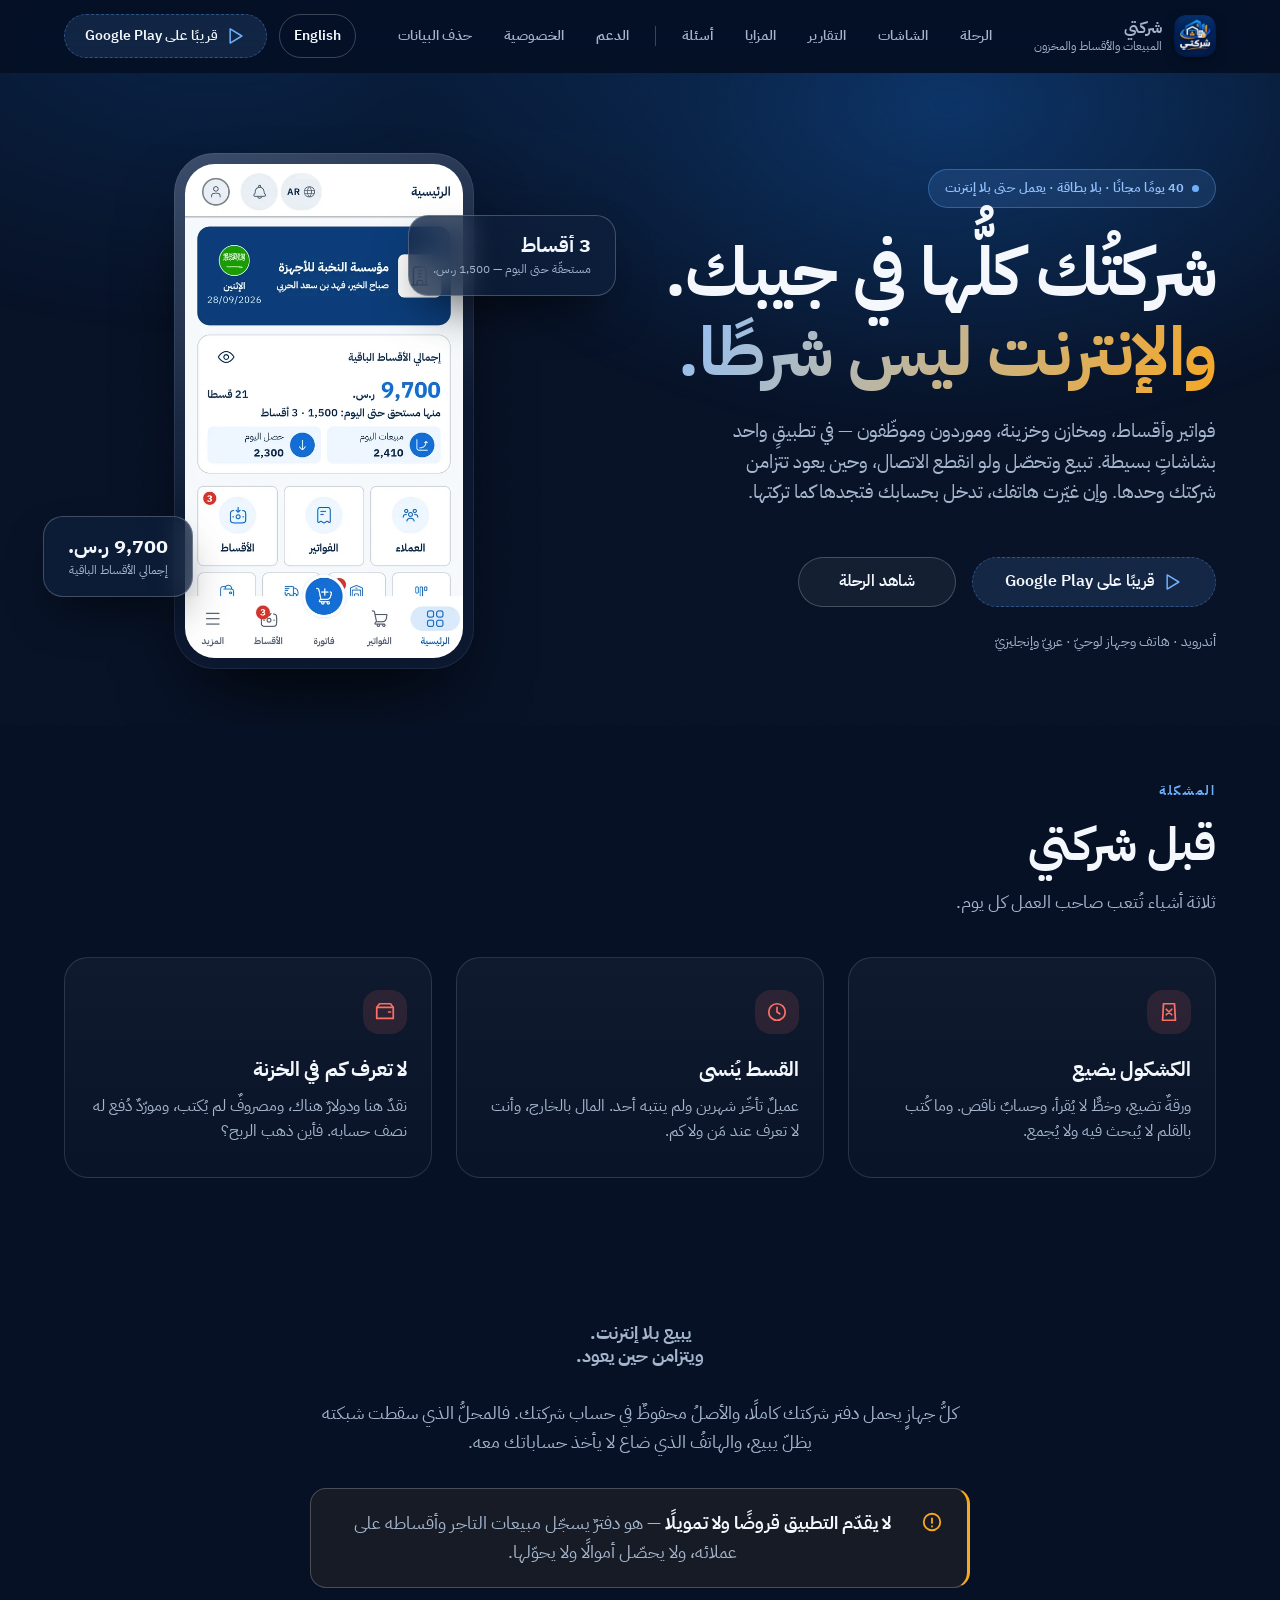
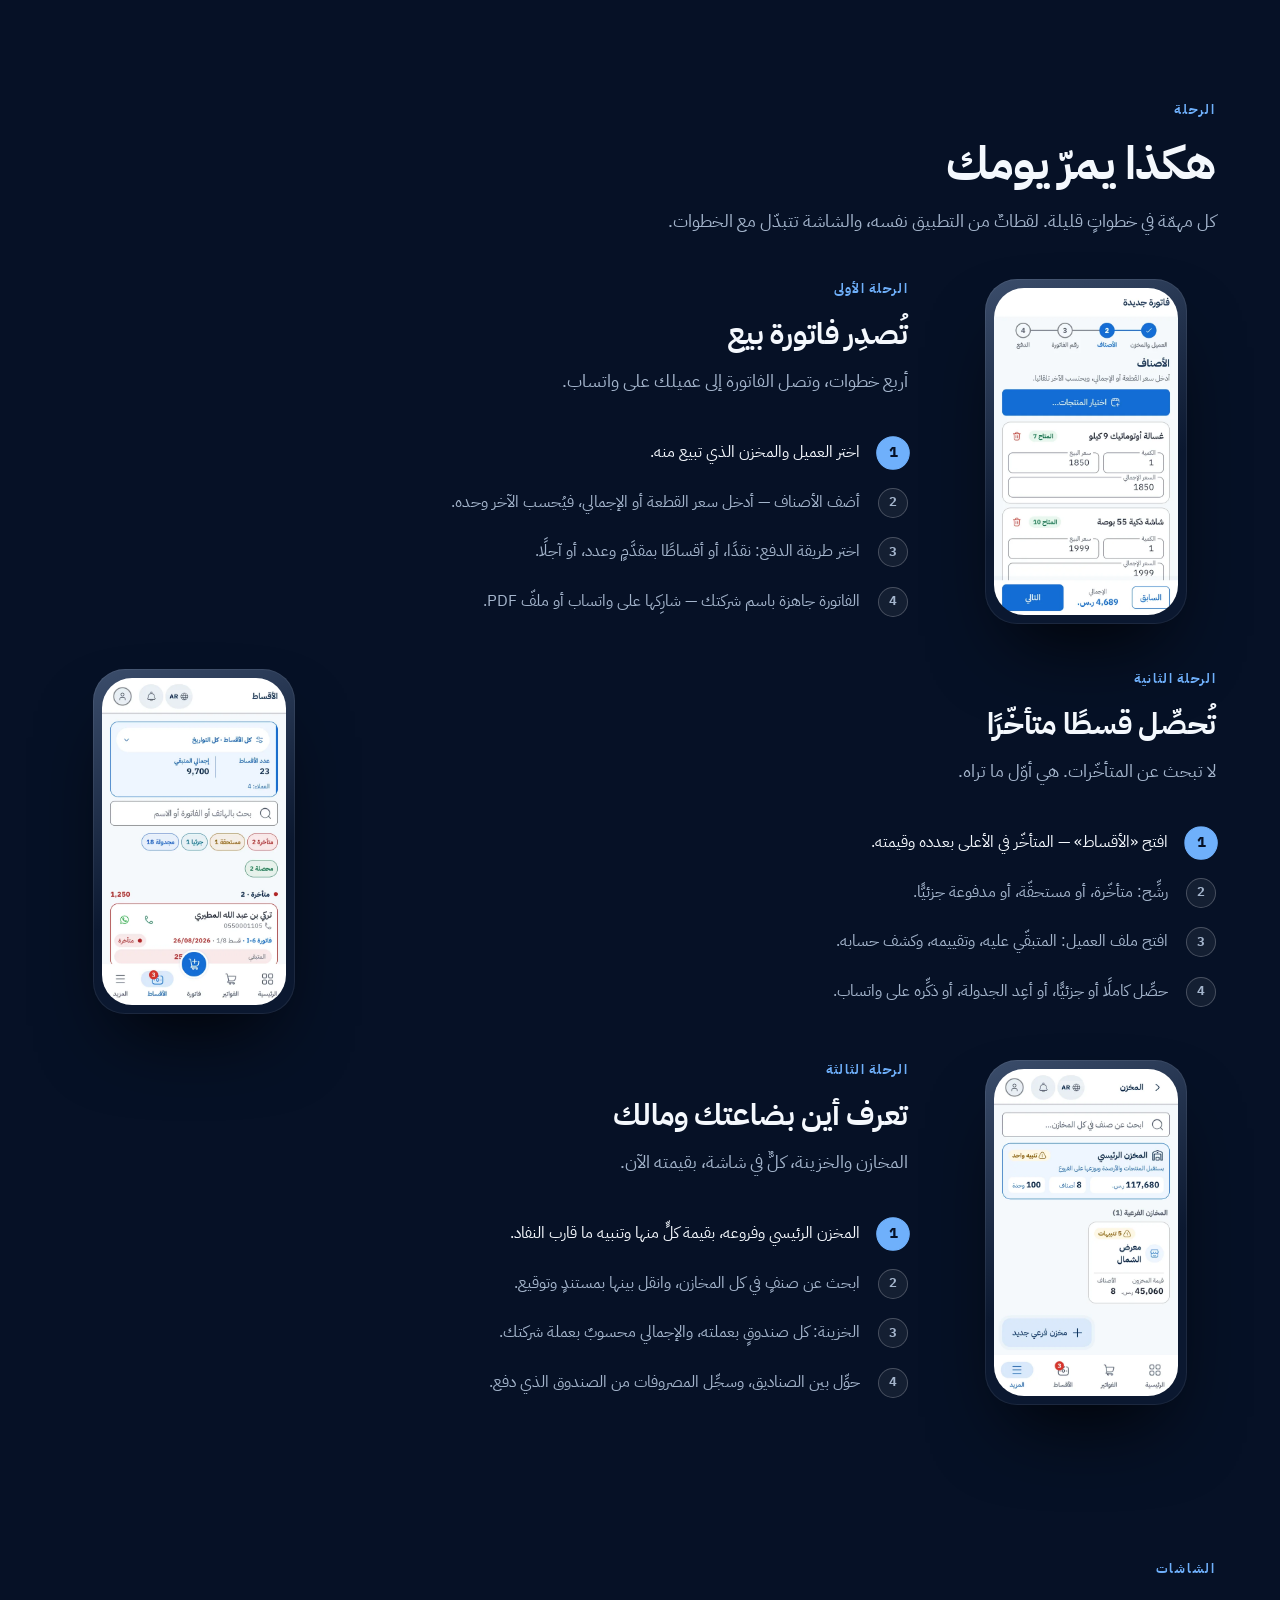
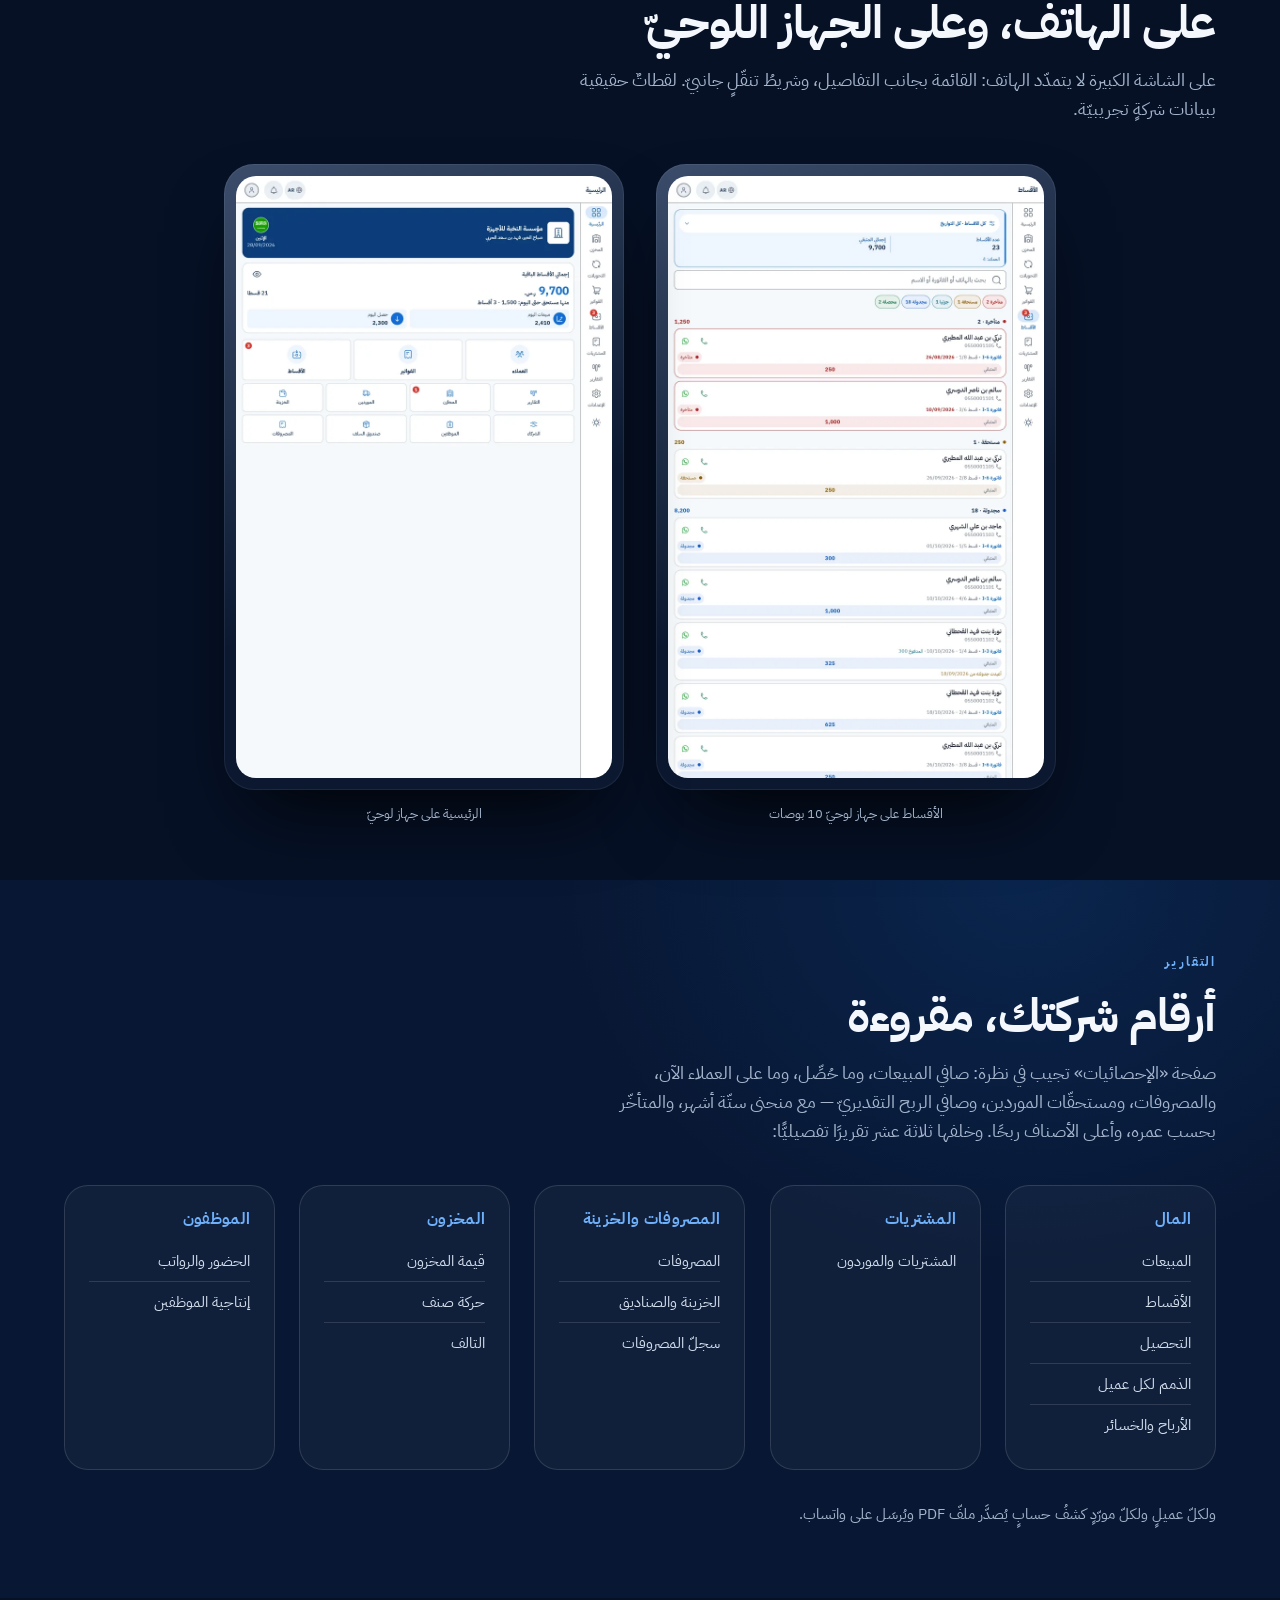
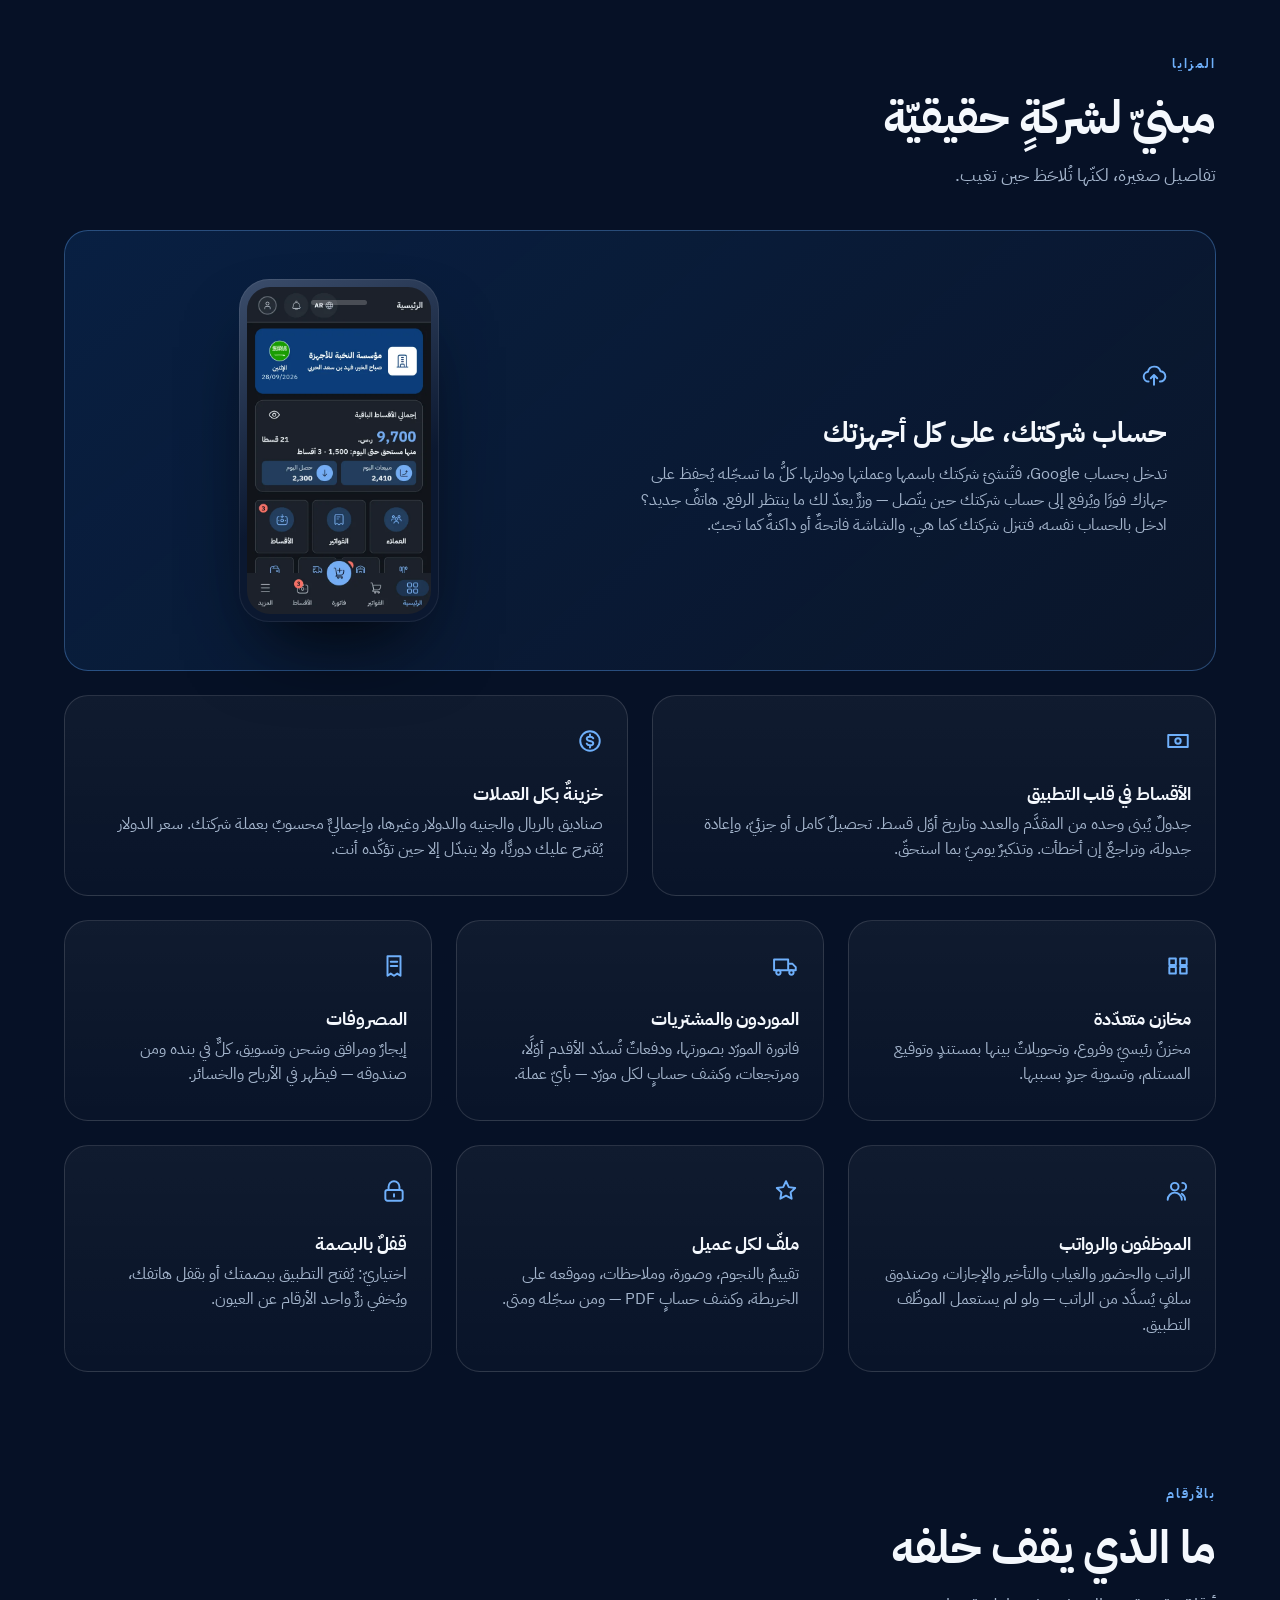
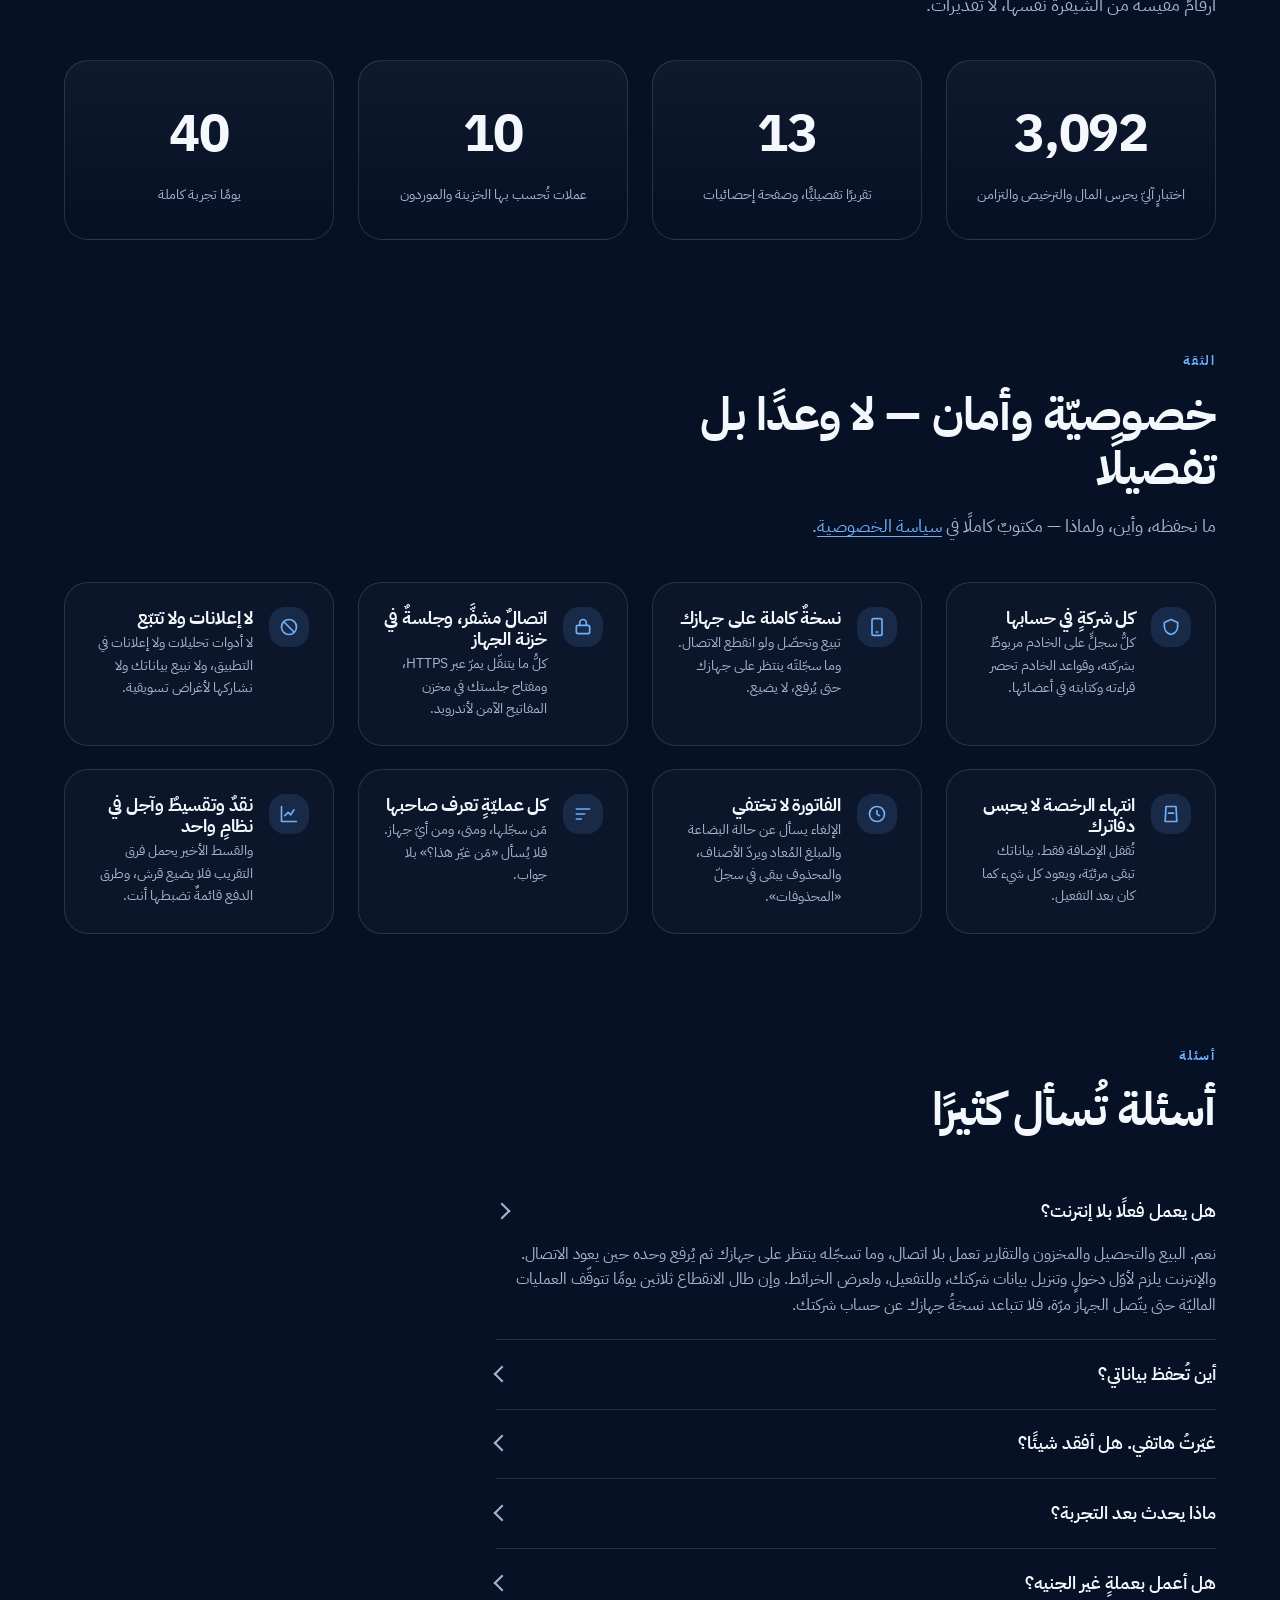
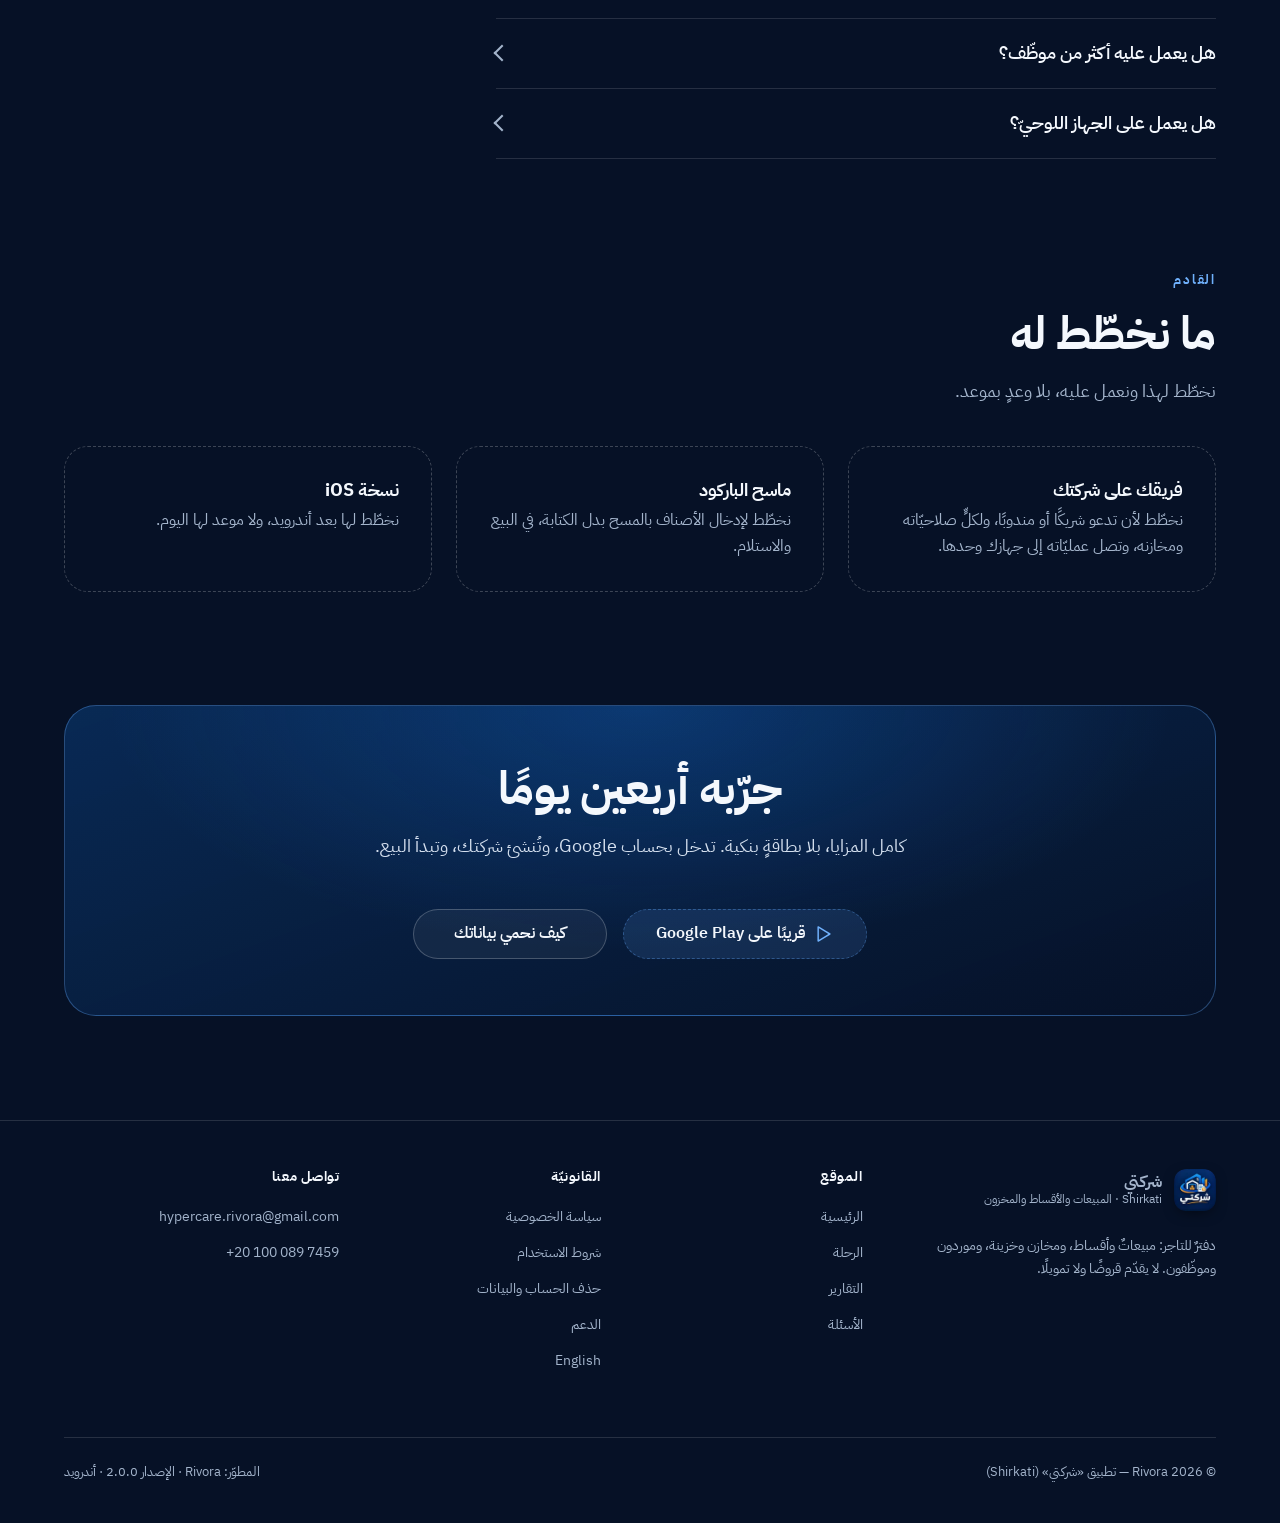
==== commit 474ecaf1: "SITE1: الموقع على سياسات Google Play — المطوّر Rivora، ونسخٌ إنجليزيّة، وشروط - privacy: المطوّر واس" ====
--- a/index.html
+++ b/index.html
@@ -4,7 +4,7 @@
 <meta charset="utf-8">
 <meta name="viewport" content="width=device-width, initial-scale=1">
 <title>شركتي — مبيعاتك وأقساطك ومخزونك وخزينتك في مكانٍ واحد</title>
-<meta name="description" content="تطبيق أندرويد لإدارة المبيعات والأقساط والمخازن والخزينة والموردين والموظفين. يعمل بلا إنترنت ويتزامن حين يعود، وبياناتك في حساب شركتك تنزل على أي هاتفٍ جديد كما هي.">
+<meta name="description" content="شركتي (Shirkati) من Rivora: تطبيق أندرويد لإدارة المبيعات والأقساط والمخازن والخزينة والموردين والموظفين. يعمل بلا إنترنت ويتزامن حين يعود، وبياناتك في حساب شركتك تنزل على أي هاتفٍ جديد كما هي.">
 <meta name="theme-color" content="#061126">
 <meta property="og:title" content="شركتي — مبيعاتك وأقساطك ومخزونك في مكانٍ واحد">
 <meta property="og:description" content="بِع وحصِّل ولو انقطع الإنترنت. وحين يعود، تتزامن شركتك وحدها.">
@@ -43,7 +43,10 @@
       <a href="privacy.html">الخصوصية</a>
       <a href="delete-data.html">حذف البيانات</a>
     </nav>
-    <a class="btn btn-primary nav-cta" href="support.html">اطلب نسختك</a>
+    <div class="nav-end">
+      <a class="lang-switch" href="privacy-en.html" hreflang="en" lang="en">English</a>
+      <span class="soon"><svg viewBox="0 0 24 24" fill="none" stroke="currentColor" stroke-width="1.8" stroke-linecap="round" stroke-linejoin="round" aria-hidden="true"><path d="M5 3.5v17l14-8.5z"/></svg>قريبًا على Google Play</span>
+    </div>
   </div>
 </header>
 
@@ -63,7 +66,7 @@
             شركتك وحدها. وإن غيّرت هاتفك، تدخل بحسابك فتجدها كما تركتها.
           </p>
           <div class="hero-cta rv">
-            <a class="btn btn-primary" href="support.html">اطلب نسختك</a>
+            <span class="soon"><svg viewBox="0 0 24 24" fill="none" stroke="currentColor" stroke-width="1.8" stroke-linecap="round" stroke-linejoin="round" aria-hidden="true"><path d="M5 3.5v17l14-8.5z"/></svg>قريبًا على Google Play</span>
             <a class="btn btn-ghost" href="#journey">شاهد الرحلة</a>
           </div>
           <p class="hero-note rv">أندرويد · هاتف وجهاز لوحيّ · عربيّ وإنجليزيّ</p>
@@ -134,6 +137,10 @@
         كلُّ جهازٍ يحمل دفتر شركتك كاملًا، والأصلُ محفوظٌ في حساب شركتك.
         فالمحلُّ الذي سقطت شبكته يظلّ يبيع، والهاتفُ الذي ضاع لا يأخذ
         حساباتك معه.
+      </p>
+      <p class="disclaimer rv">
+        <svg viewBox="0 0 24 24" fill="none" stroke="currentColor" stroke-width="2" stroke-linecap="round" stroke-linejoin="round" aria-hidden="true"><circle cx="12" cy="12" r="9"/><path d="M12 8v5M12 16.5v.5"/></svg>
+        <span><strong>لا يقدّم التطبيق قروضًا ولا تمويلًا</strong> — هو دفترٌ يسجّل مبيعات التاجر وأقساطه على عملائه، ولا يحصّل أموالًا ولا يحوّلها.</span>
       </p>
     </div>
   </section>
@@ -512,7 +519,7 @@
         </details>
         <details class="rv">
           <summary>هل يعمل عليه أكثر من موظّف؟</summary>
-          <p>الإصدار الحاليّ لحسابٍ واحد هو صاحب الشركة. وتسجّل فيه موظّفيك ورواتبهم وحضورهم ولو لم يستعملوه. أمّا دعوة الشركاء والمناديب بصلاحيّاتٍ لكلّ مخزن فمبنيّةٌ وتحت الاختبار، وتُفتح في إصدارٍ قادم.</p>
+          <p>الإصدار الحاليّ لحسابٍ واحد هو صاحب الشركة. وتسجّل فيه موظّفيك ورواتبهم وحضورهم ولو لم يستعملوه. أمّا دعوة الشركاء والمناديب بصلاحيّاتٍ لكلّ مخزن فنخطّط لها.</p>
         </details>
         <details class="rv">
           <summary>هل يعمل على الجهاز اللوحيّ؟</summary>
@@ -527,21 +534,21 @@
     <div class="shell">
       <div class="sec-head rv">
         <span class="eyebrow">القادم</span>
-        <h2 class="d2">ما نعمل عليه الآن</h2>
-        <p>خطّة عملٍ معلنة، لا وعدٌ بتاريخ.</p>
+        <h2 class="d2">ما نخطّط له</h2>
+        <p>نخطّط لهذا ونعمل عليه، بلا وعدٍ بموعد.</p>
       </div>
       <div class="next">
         <article class="next-item rv">
           <h3>فريقك على شركتك</h3>
-          <p>ادعُ شريكًا أو مندوبًا برمزٍ يمسحه، ولكلٍّ صلاحيّاته ومخازنه، وتصل عمليّاته إلى جهازك وحدها.</p>
+          <p>نخطّط لأن تدعو شريكًا أو مندوبًا، ولكلٍّ صلاحيّاته ومخازنه، وتصل عمليّاته إلى جهازك وحدها.</p>
         </article>
         <article class="next-item rv">
           <h3>ماسح الباركود</h3>
-          <p>إدخال الأصناف بالمسح بدل الكتابة، في البيع والاستلام.</p>
+          <p>نخطّط لإدخال الأصناف بالمسح بدل الكتابة، في البيع والاستلام.</p>
         </article>
         <article class="next-item rv">
           <h3>نسخة iOS</h3>
-          <p>مدروسة وغير منشورة بعد. الأولويّة اليوم لأندرويد.</p>
+          <p>نخطّط لها بعد أندرويد، ولا موعد لها اليوم.</p>
         </article>
       </div>
     </div>
@@ -554,7 +561,7 @@
         <h2 class="d2">جرّبه أربعين يومًا</h2>
         <p>كامل المزايا، بلا بطاقةٍ بنكية. تدخل بحساب Google، وتُنشئ شركتك، وتبدأ البيع.</p>
         <div class="hero-cta">
-          <a class="btn btn-primary" href="support.html">اطلب نسختك</a>
+          <span class="soon"><svg viewBox="0 0 24 24" fill="none" stroke="currentColor" stroke-width="1.8" stroke-linecap="round" stroke-linejoin="round" aria-hidden="true"><path d="M5 3.5v17l14-8.5z"/></svg>قريبًا على Google Play</span>
           <a class="btn btn-ghost" href="privacy.html">كيف نحمي بياناتك</a>
         </div>
       </div>
@@ -569,35 +576,32 @@
       <div>
         <a class="brand" href="index.html">
           <img class="brand-mark" src="assets/icon/mark.webp" width="96" height="96" alt="" aria-hidden="true">
-          <span><b>شركتي</b><span>المبيعات والأقساط والمخزون</span></span>
+          <span><b>شركتي</b><span>Shirkati · المبيعات والأقساط والمخزون</span></span>
         </a>
         <p class="foot-about">
-          مبيعاتٌ وأقساط، ومخازن وخزينة، وموردون وموظّفون. يعمل بلا إنترنت،
-          ويتزامن مع حساب شركتك حين يعود.
+          دفترٌ للتاجر: مبيعاتٌ وأقساط، ومخازن وخزينة، وموردون وموظّفون.
+          لا يقدّم قروضًا ولا تمويلًا.
         </p>
       </div>
-
       <nav aria-labelledby="f1">
-        <h2 id="f1">الصفحة</h2>
+        <h2 id="f1">الموقع</h2>
         <ul>
-          <li><a href="#why">لماذا شركتي</a></li>
-          <li><a href="#journey">الرحلة</a></li>
-          <li><a href="#screens">الشاشات</a></li>
-          <li><a href="#reports">التقارير</a></li>
-          <li><a href="#features">المزايا</a></li>
-          <li><a href="#faq">الأسئلة</a></li>
+          <li><a href="index.html">الرئيسية</a></li>
+          <li><a href="index.html#journey">الرحلة</a></li>
+          <li><a href="index.html#reports">التقارير</a></li>
+          <li><a href="index.html#faq">الأسئلة</a></li>
         </ul>
       </nav>
-
       <nav aria-labelledby="f2">
         <h2 id="f2">القانونيّة</h2>
         <ul>
           <li><a href="privacy.html">سياسة الخصوصية</a></li>
+          <li><a href="terms.html">شروط الاستخدام</a></li>
           <li><a href="delete-data.html">حذف الحساب والبيانات</a></li>
           <li><a href="support.html">الدعم</a></li>
+          <li><a href="privacy-en.html" hreflang="en" lang="en">English</a></li>
         </ul>
       </nav>
-
       <div>
         <h2 id="f3">تواصل معنا</h2>
         <ul aria-labelledby="f3">
@@ -606,10 +610,9 @@
         </ul>
       </div>
     </div>
-
     <div class="foot-bar">
-      <p>© 2026 شركتي — جميع الحقوق محفوظة</p>
-      <p>اللقطات من التطبيق نفسه، ببيانات شركةٍ تجريبيّة · الإصدار 2.0.0</p>
+      <p>© 2026 <bdi>Rivora</bdi> — تطبيق «شركتي» (Shirkati)</p>
+      <p>المطوّر: <bdi>Rivora</bdi> · الإصدار 2.0.0 · أندرويد</p>
     </div>
   </div>
 </footer>
--- a/assets/landing.css
+++ b/assets/landing.css
@@ -650,3 +650,60 @@
 /* حزامُ أمان: أي أيقونةٍ داخل المتن لها مقاسٌ صريح، فلا تتمدّد أبدًا */
 .legal svg { inline-size: 22px; block-size: 22px; flex: none; }
 .legal .card-icon svg { inline-size: 24px; block-size: 24px; }
+
+/* ═══════════════════════════════════════════════════════════════════
+   SITE1 — إضافاتٌ لسياسات Google Play
+   ═══════════════════════════════════════════════════════════════════ */
+
+/* مبدّل اللغة: رابطٌ عاديّ إلى النسخة المقابلة، لا سكربت */
+.lang-switch {
+  display: inline-flex; align-items: center; min-height: 44px;
+  padding-inline: var(--s-lg); border-radius: var(--r-full);
+  border: 1px solid var(--line-2); color: var(--fg); text-decoration: none;
+  font-size: 14px; font-weight: 600; white-space: nowrap;
+}
+.lang-switch:hover { border-color: var(--accent-line); color: var(--fg); background: rgba(255, 255, 255, .06); }
+.nav-end { display: flex; align-items: center; gap: var(--s-md); }
+
+/* «قريبًا على Google Play» — نصٌّ لا شارة، ولا رابط، حتى يُنشر التطبيق */
+.soon {
+  display: inline-flex; align-items: center; justify-content: center; gap: var(--s-sm);
+  min-height: 50px; padding-inline: var(--s-4xl); border-radius: var(--r-full);
+  border: 1px dashed var(--accent-line); background: var(--accent-soft);
+  color: var(--fg); font-size: 16px; font-weight: 600; white-space: nowrap;
+}
+.soon svg { inline-size: 20px; block-size: 20px; color: var(--accent); flex: none; }
+.nav .soon { min-height: 44px; padding-inline: var(--s-2xl); font-size: 14px; }
+@media (max-width: 560px) { .nav .soon { display: none; } .hero .soon, .cta .soon { inline-size: 100%; } }
+
+/* سطر «لا قروض ولا تمويل» — واضحٌ لا مخفيّ في الحواشي */
+.disclaimer {
+  display: flex; gap: var(--s-md); align-items: flex-start;
+  margin-top: var(--s-4xl); padding: var(--s-2xl) var(--s-3xl);
+  border: 1px solid var(--line-2); border-inline-start: 3px solid var(--gold);
+  border-radius: var(--r-2xl); background: rgba(246, 167, 35, .07);
+  color: var(--fg-body); font-size: 16px; max-width: 72ch; margin-inline: auto;
+}
+.disclaimer svg { inline-size: 22px; block-size: 22px; color: var(--gold); flex: none; margin-top: 2px; }
+.disclaimer strong { color: var(--fg); }
+
+/* خطوات الطلب البارزة في صفحة الحذف */
+.legal ol.big-steps { list-style: none; padding: 0; counter-reset: bs; margin-block: var(--s-4xl); }
+.legal ol.big-steps > li {
+  position: relative; counter-increment: bs;
+  padding: var(--s-3xl); padding-inline-start: 72px; margin-block: var(--s-xl);
+  border: 1px solid var(--accent-line); border-radius: var(--r-3xl);
+  background: rgba(99, 166, 245, .06);
+}
+.legal ol.big-steps > li::before {
+  content: counter(bs); position: absolute; inset-inline-start: var(--s-3xl); top: var(--s-3xl);
+  inline-size: 34px; block-size: 34px; border-radius: var(--r-full);
+  background: var(--accent); color: var(--ink); display: grid; place-items: center;
+  font-weight: 700; font-size: 16px;
+}
+.legal ol.big-steps > li > b { display: block; color: var(--fg); font-size: 18px; margin-bottom: var(--s-xs); }
+.legal ol.big-steps > li p { margin: var(--s-sm) 0 0; }
+
+/* النسخ الإنجليزيّة: الخطّ نفسه يحمل اللاتينيّة، والاتجاه من السمة */
+html[lang="en"] body { letter-spacing: 0; }
+.foot-legal { display: flex; flex-wrap: wrap; gap: var(--s-xs) var(--s-2xl); }
